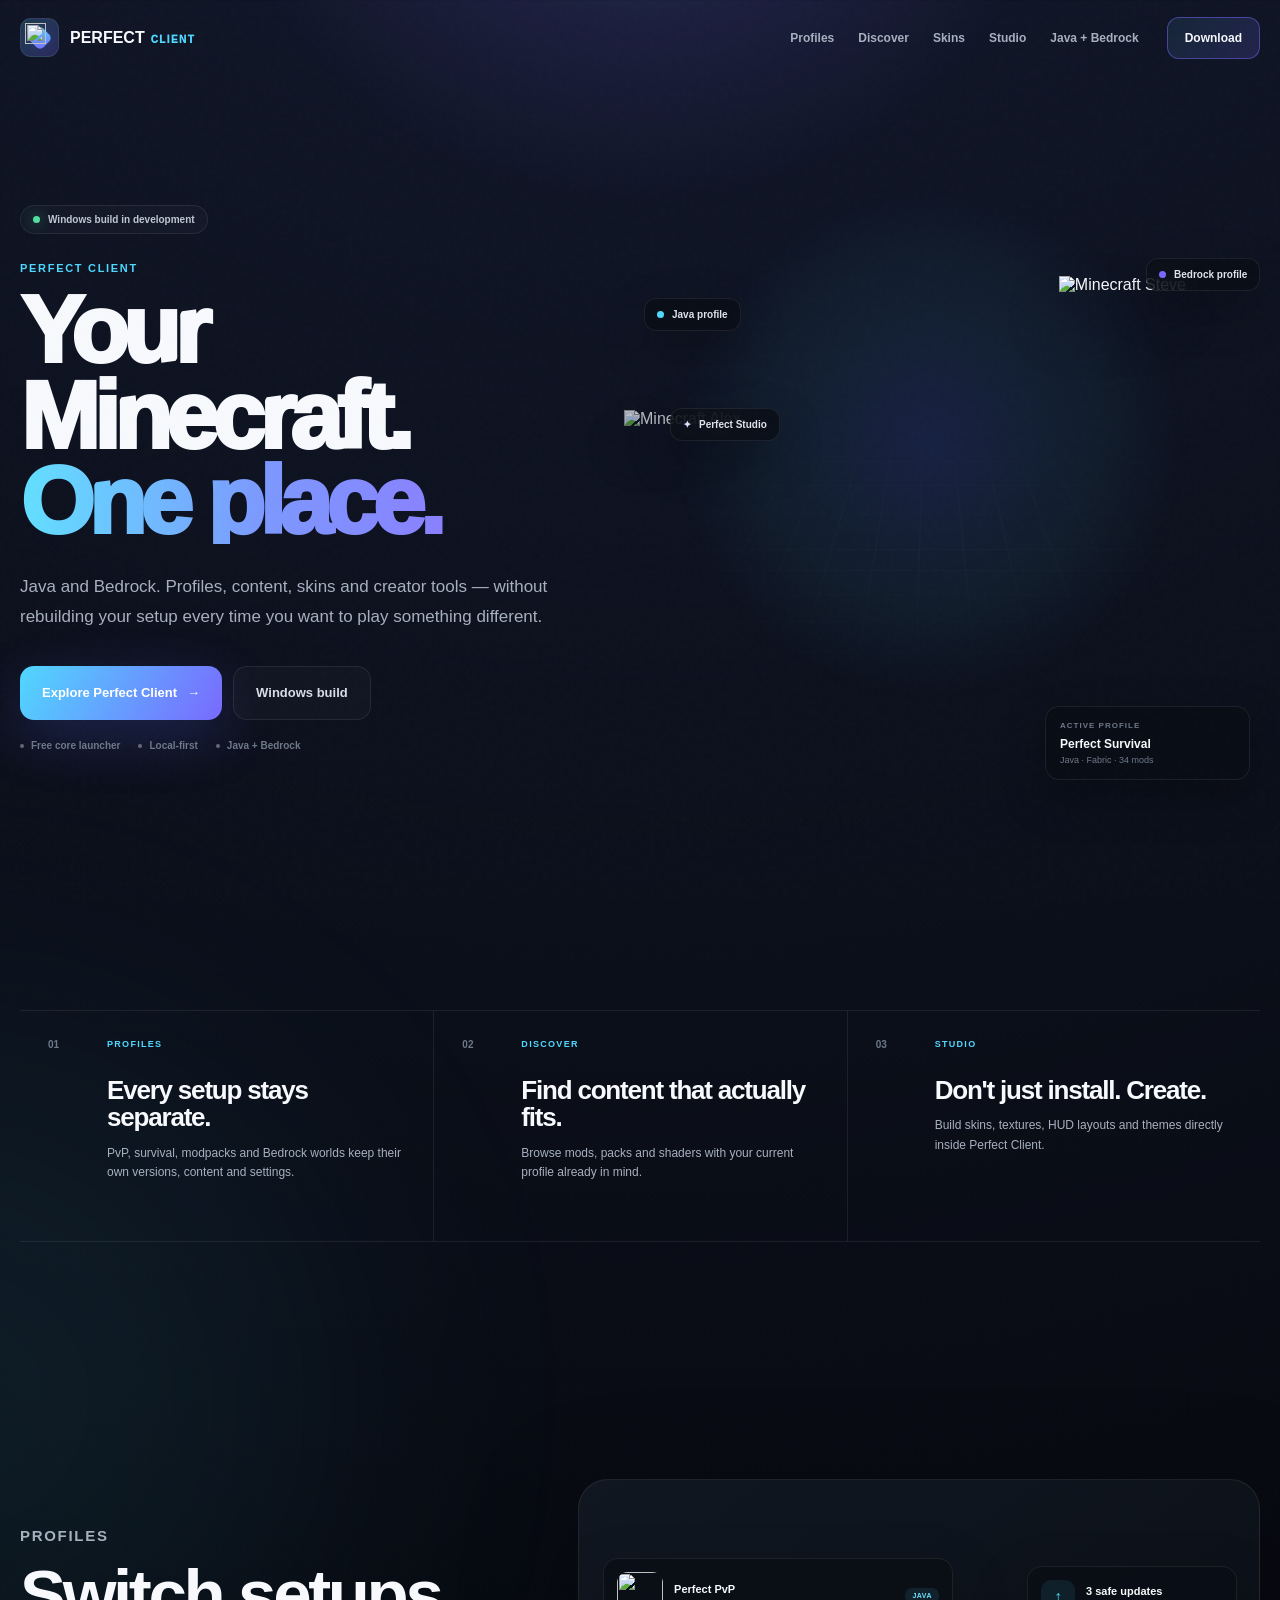
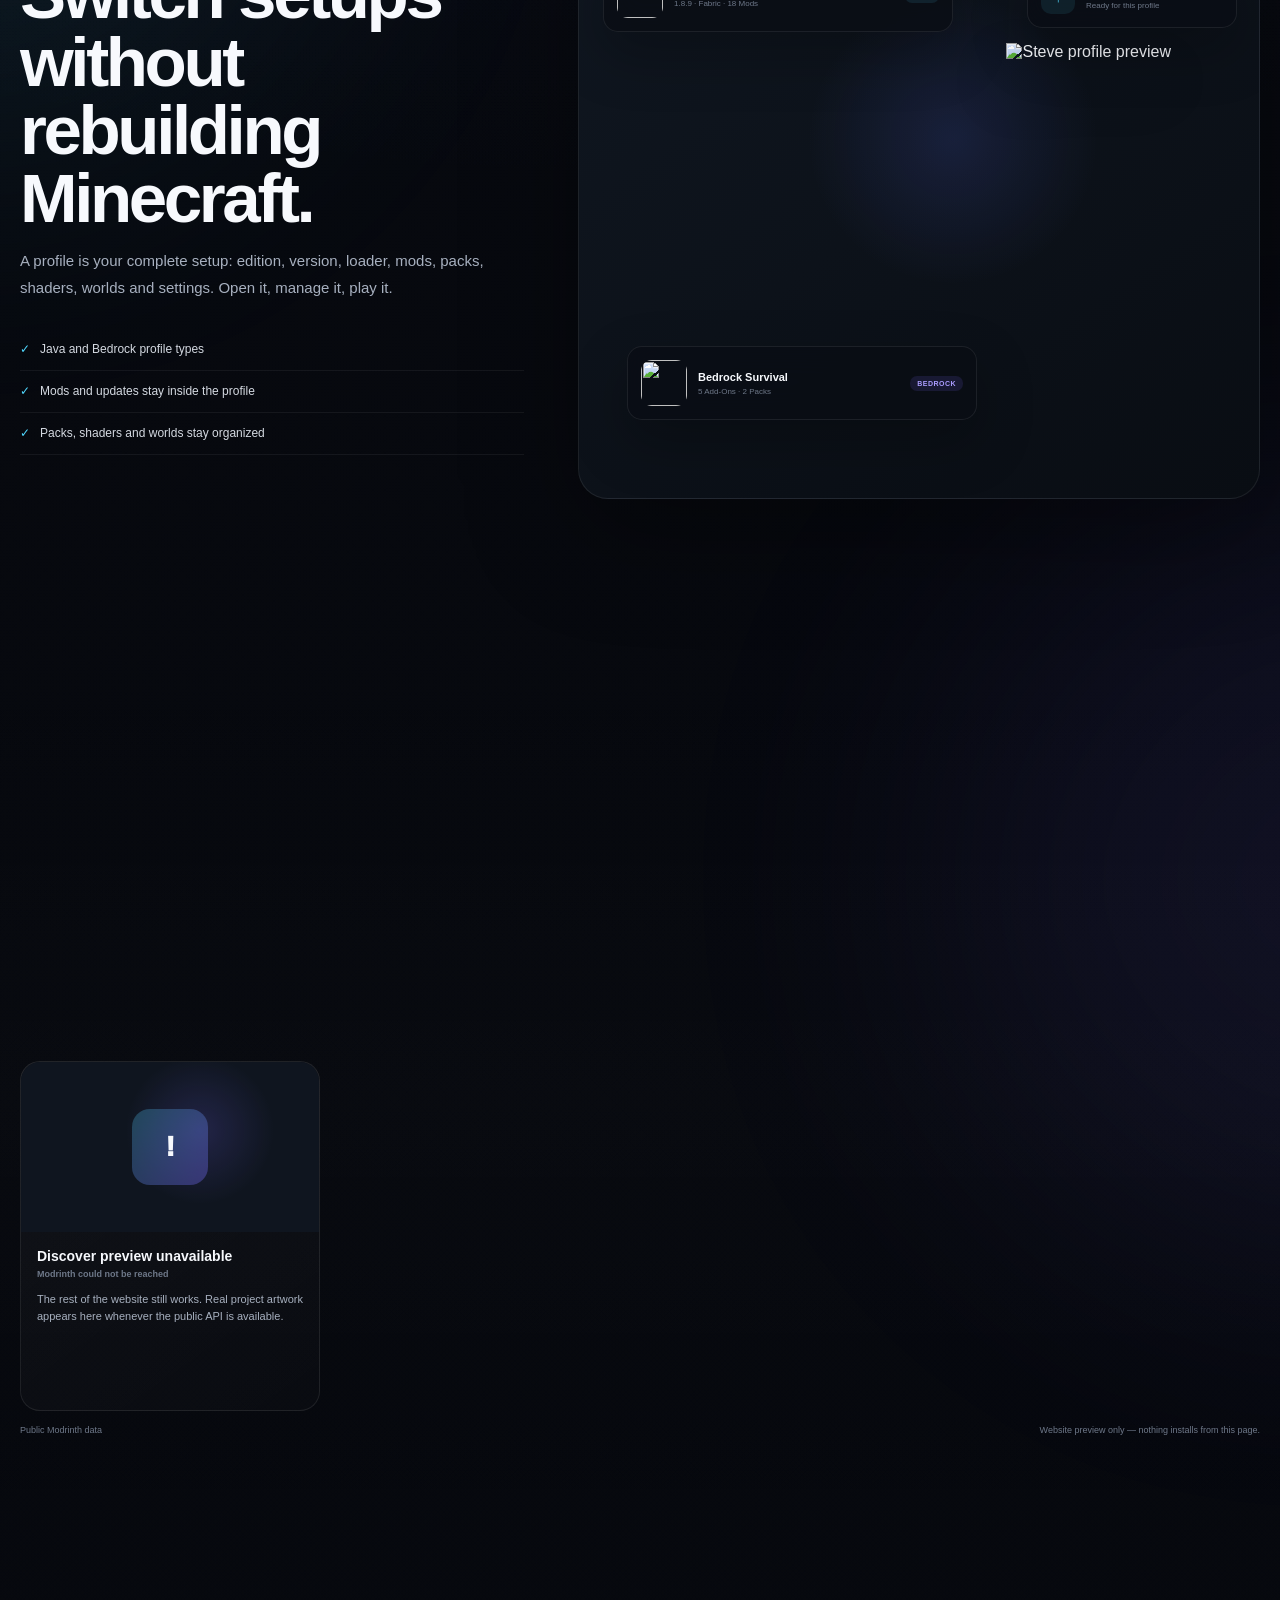
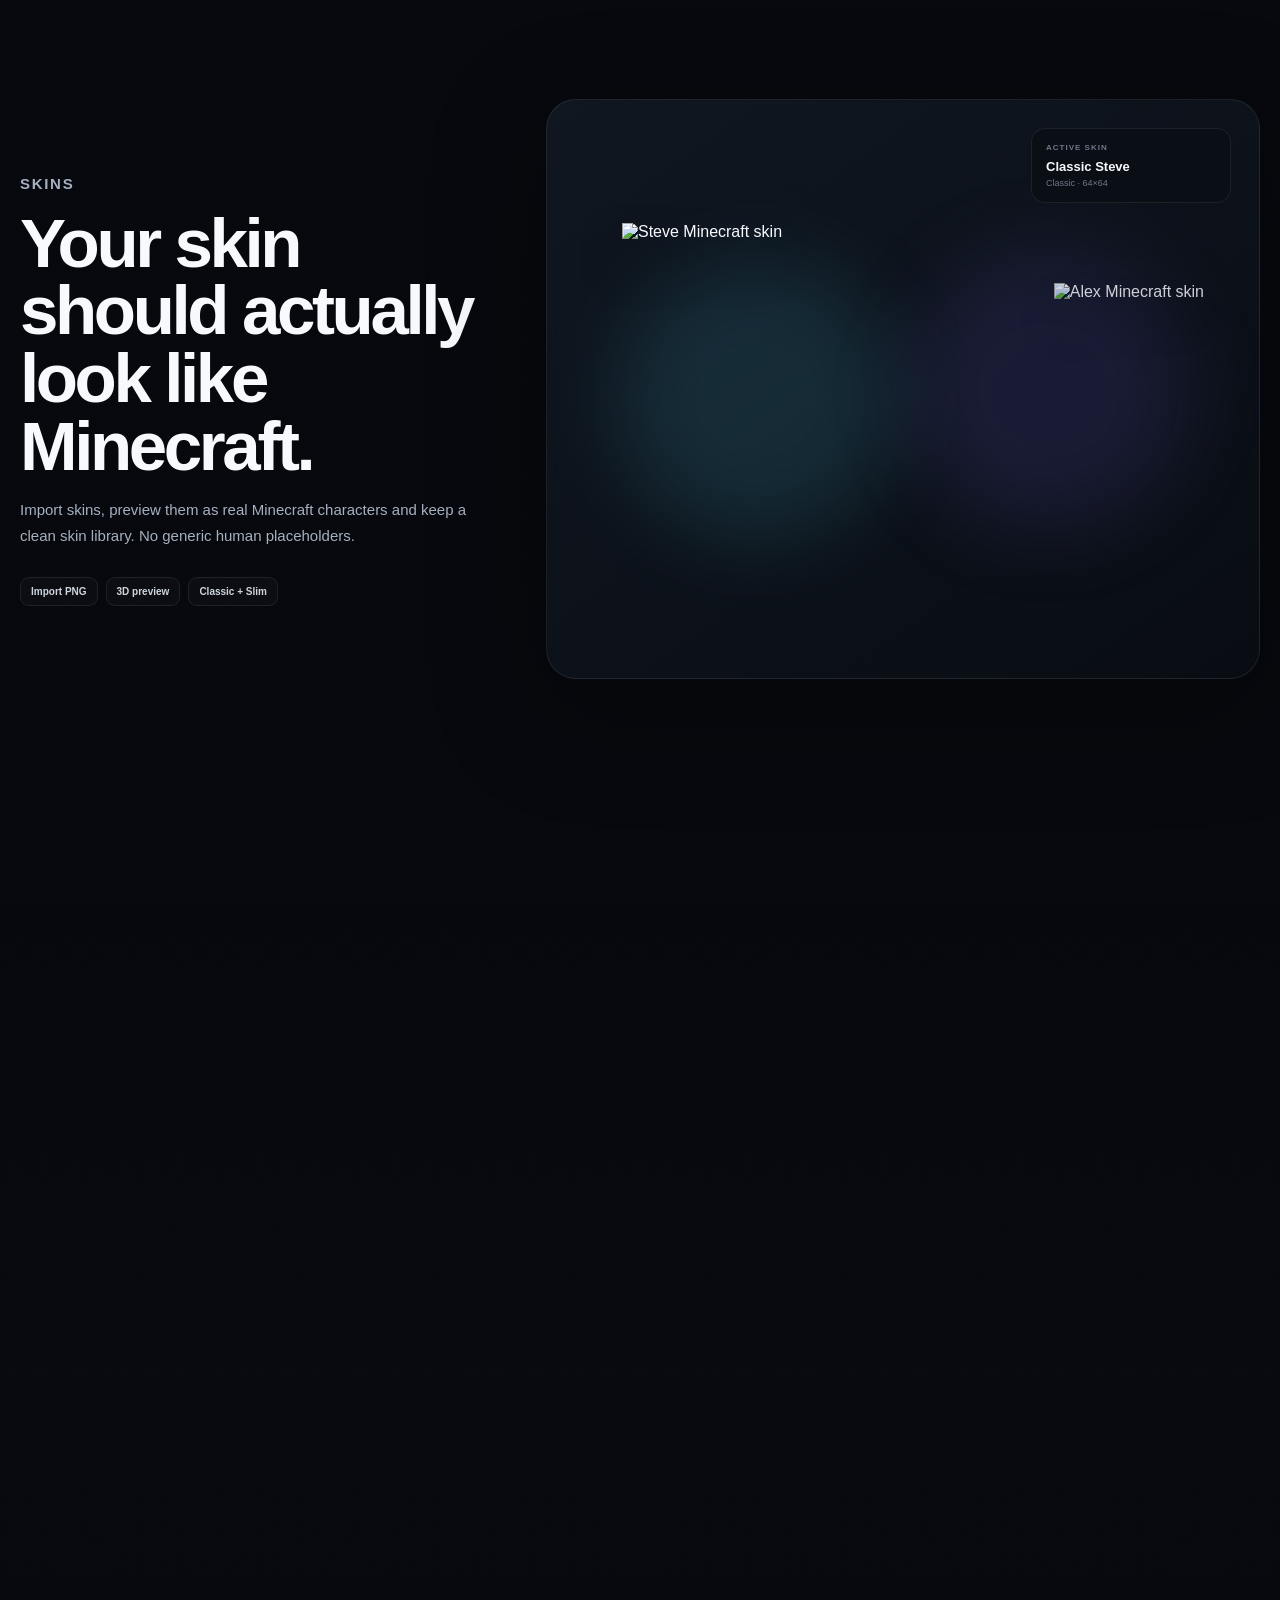
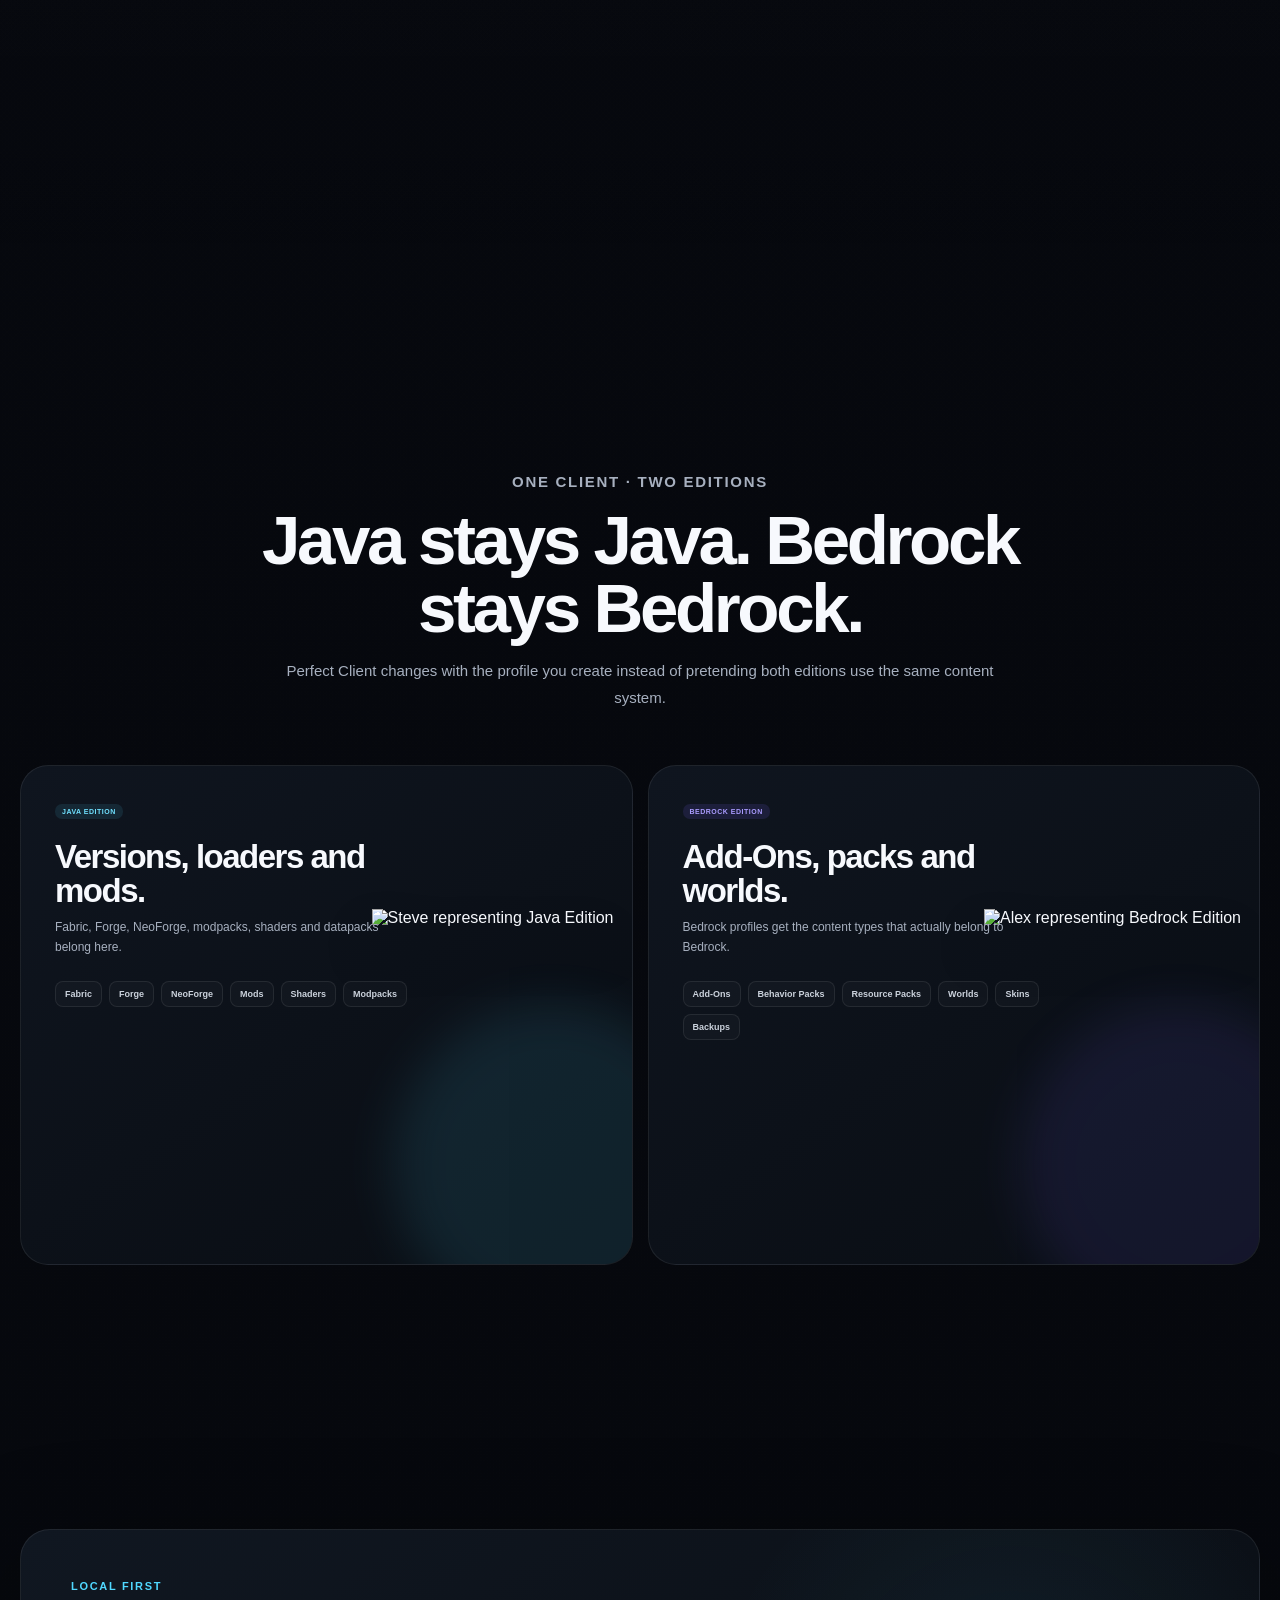
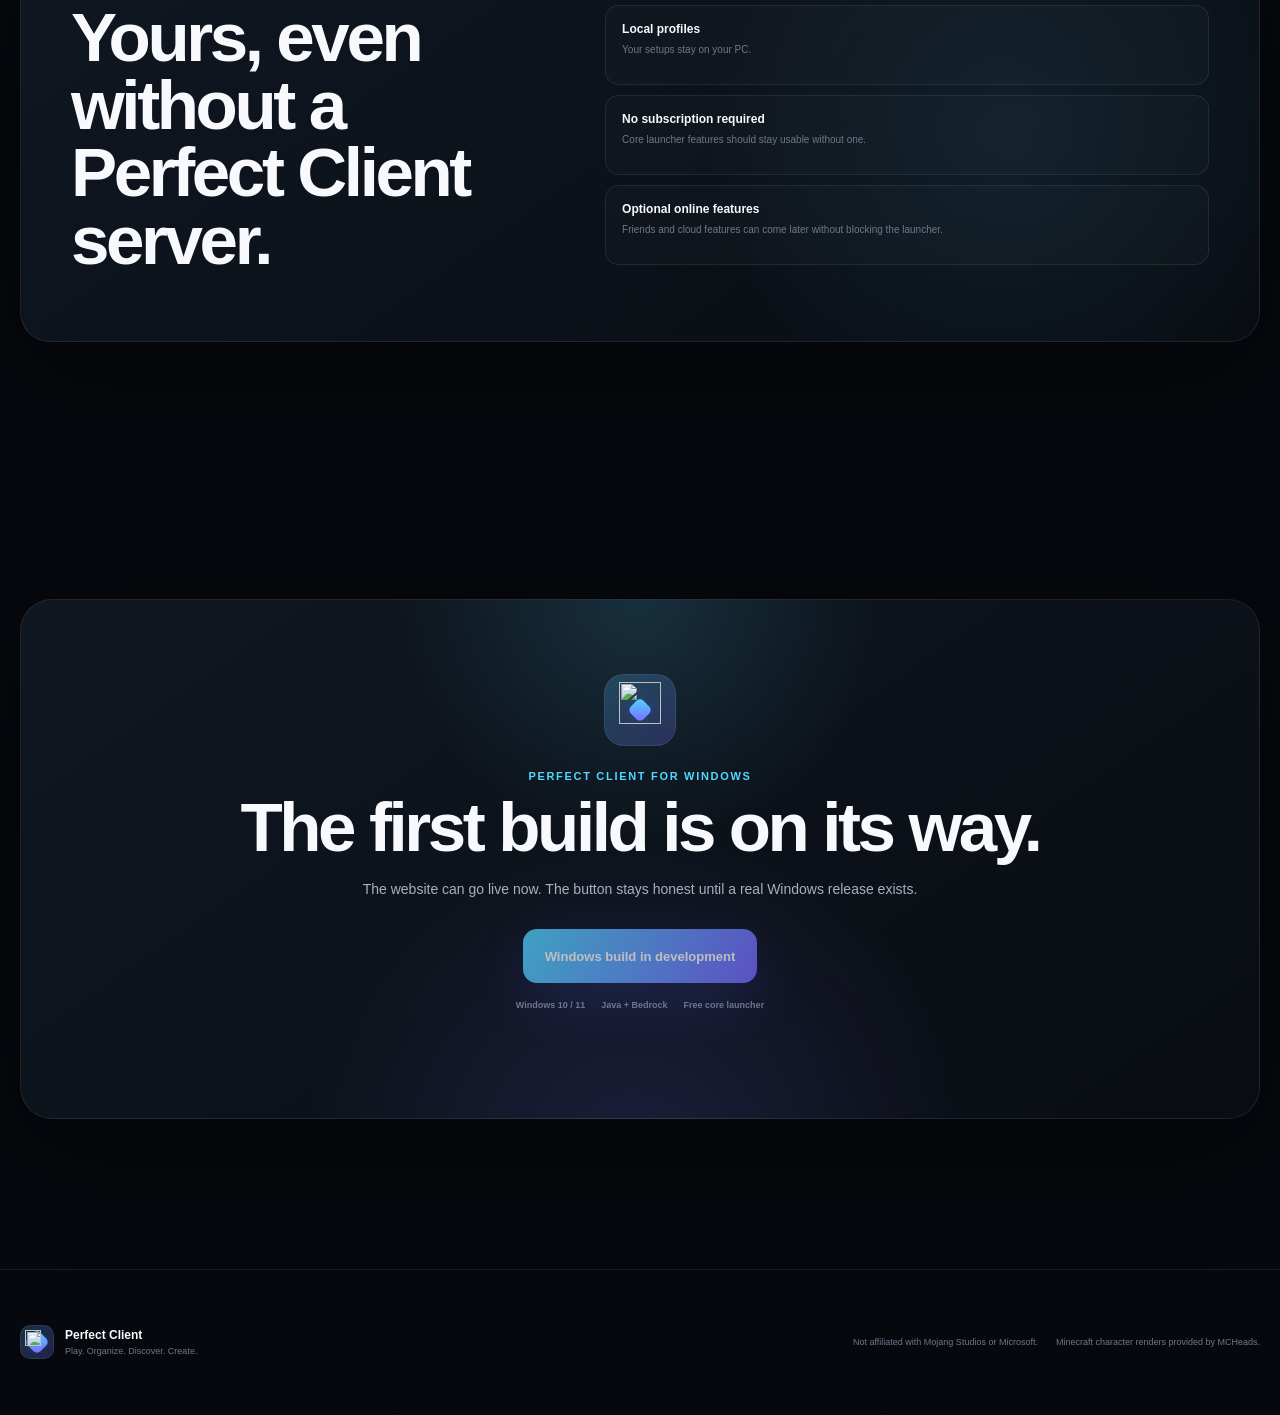
==== index.html @ f88bdb9c "Add files via upload" ====
<!doctype html>
<html lang="en">
<head>
  <meta charset="utf-8">
  <meta name="viewport" content="width=device-width,initial-scale=1">
  <meta name="theme-color" content="#07090f">
  <meta name="color-scheme" content="dark">
  <meta name="description" content="Perfect Client — Java and Bedrock profiles, content discovery, skins and creator tools in one modern Minecraft launcher.">
  <meta property="og:title" content="Perfect Client — Your Minecraft. One place.">
  <meta property="og:description" content="Play. Organize. Discover. Create.">
  <meta property="og:type" content="website">
  <link rel="icon" href="./logo.png">
  <link rel="stylesheet" href="./styles.css">
  <script defer src="./app.js"></script>
  <title>Perfect Client — Your Minecraft. One place.</title>
</head>
<body>
  <div class="noise"></div>
  <div class="ambient ambient-one"></div>
  <div class="ambient ambient-two"></div>

  <header class="site-header" id="siteHeader">
    <div class="shell header-inner">
      <a class="brand" href="#top" aria-label="Perfect Client home">
        <span class="brand-mark">
          <span class="brand-shape"></span>
          <img class="brand-logo" src="./logo.png" alt="">
        </span>
        <span class="brand-text"><strong>PERFECT</strong><span>CLIENT</span></span>
      </a>

      <nav class="nav-links" aria-label="Main navigation">
        <a href="#profiles">Profiles</a>
        <a href="#discover">Discover</a>
        <a href="#skins">Skins</a>
        <a href="#studio">Studio</a>
        <a href="#editions">Java + Bedrock</a>
      </nav>

      <div class="nav-actions">
        <a class="github-link hidden" id="githubTop" target="_blank" rel="noreferrer">GitHub</a>
        <a class="nav-cta" href="#download">Download</a>
      </div>
    </div>
  </header>

  <main id="top">
    <section class="hero">
      <div class="shell hero-grid">
        <div class="hero-copy reveal">
          <div class="status-pill"><span></span>Windows build in development</div>
          <p class="eyebrow">PERFECT CLIENT</p>
          <h1>Your Minecraft.<span>One place.</span></h1>
          <p class="hero-lead">
            Java and Bedrock. Profiles, content, skins and creator tools —
            without rebuilding your setup every time you want to play something different.
          </p>
          <div class="hero-actions">
            <a class="button primary" href="#profiles">Explore Perfect Client <span>→</span></a>
            <a class="button secondary" href="#download">Windows build</a>
          </div>
          <div class="hero-meta">
            <span>Free core launcher</span><span>Local-first</span><span>Java + Bedrock</span>
          </div>
        </div>

        <div class="hero-visual reveal">
          <div class="hero-grid-floor"></div>
          <div class="hero-glow"></div>

          <div class="hero-chip chip-java"><i></i>Java profile</div>
          <div class="hero-chip chip-bedrock"><i></i>Bedrock profile</div>
          <div class="hero-chip chip-studio"><b>✦</b>Perfect Studio</div>

          <img class="steve hero-steve" src="https://mc-heads.net/body/MHF_Steve/520/right" alt="Minecraft Steve">
          <img class="steve hero-alex" src="https://mc-heads.net/body/MHF_Alex/420/left" alt="Minecraft Alex">

          <div class="hero-profile">
            <span>ACTIVE PROFILE</span>
            <strong>Perfect Survival</strong>
            <small>Java · Fabric · 34 mods</small>
          </div>
        </div>
      </div>
    </section>

    <section class="pillars">
      <div class="shell pillar-grid">
        <article class="pillar reveal">
          <span class="pillar-num">01</span>
          <div><p>PROFILES</p><h2>Every setup stays separate.</h2><span>PvP, survival, modpacks and Bedrock worlds keep their own versions, content and settings.</span></div>
        </article>
        <article class="pillar reveal">
          <span class="pillar-num">02</span>
          <div><p>DISCOVER</p><h2>Find content that actually fits.</h2><span>Browse mods, packs and shaders with your current profile already in mind.</span></div>
        </article>
        <article class="pillar reveal">
          <span class="pillar-num">03</span>
          <div><p>STUDIO</p><h2>Don't just install. Create.</h2><span>Build skins, textures, HUD layouts and themes directly inside Perfect Client.</span></div>
        </article>
      </div>
    </section>

    <section class="section" id="profiles">
      <div class="shell two-col">
        <div class="section-copy reveal">
          <p class="eyebrow">PROFILES</p>
          <h2>Switch setups without rebuilding Minecraft.</h2>
          <p>
            A profile is your complete setup: edition, version, loader, mods, packs,
            shaders, worlds and settings. Open it, manage it, play it.
          </p>
          <ul class="check-list">
            <li><span>✓</span> Java and Bedrock profile types</li>
            <li><span>✓</span> Mods and updates stay inside the profile</li>
            <li><span>✓</span> Packs, shaders and worlds stay organized</li>
          </ul>
        </div>

        <div class="profile-stage reveal">
          <div class="stage-grid"></div>
          <img class="profile-steve steve" src="https://mc-heads.net/body/MHF_Steve/430/right" alt="Steve profile preview">

          <div class="floating-profile fp-one">
            <img src="https://mc-heads.net/avatar/MHF_Steve/96" alt="">
            <div><strong>Perfect PvP</strong><span>1.8.9 · Fabric · 18 Mods</span></div>
            <b>JAVA</b>
          </div>

          <div class="floating-profile fp-two">
            <img src="https://mc-heads.net/avatar/MHF_Alex/96" alt="">
            <div><strong>Bedrock Survival</strong><span>5 Add-Ons · 2 Packs</span></div>
            <b>BEDROCK</b>
          </div>

          <div class="update-card">
            <span>↑</span>
            <div><strong>3 safe updates</strong><small>Ready for this profile</small></div>
          </div>
        </div>
      </div>
    </section>

    <section class="section discover-wrap" id="discover">
      <div class="shell">
        <div class="section-heading split">
          <div class="reveal"><p class="eyebrow">DISCOVER</p><h2>Real content. Real artwork.</h2></div>
          <p class="reveal">
            This preview loads public Modrinth project data and artwork.
            Perfect Client itself will later install compatible content into the profile you choose.
          </p>
        </div>

        <div class="discover-bar reveal">
          <div class="discover-tabs">
            <button class="active" type="button">Mods</button>
            <button type="button">Modpacks</button>
            <button type="button">Resource Packs</button>
            <button type="button">Shaders</button>
          </div>
          <div class="profile-context"><span></span>Java examples</div>
        </div>

        <div class="project-grid" id="projectGrid" aria-live="polite">
          <article class="project-card skeleton"></article>
          <article class="project-card skeleton"></article>
          <article class="project-card skeleton"></article>
          <article class="project-card skeleton"></article>
        </div>

        <div class="discover-note reveal">
          <span>Public Modrinth data</span>
          <span>Website preview only — nothing installs from this page.</span>
        </div>
      </div>
    </section>

    <section class="section" id="skins">
      <div class="shell skin-layout">
        <div class="skin-copy reveal">
          <p class="eyebrow">SKINS</p>
          <h2>Your skin should actually look like Minecraft.</h2>
          <p>
            Import skins, preview them as real Minecraft characters and keep a clean skin library.
            No generic human placeholders.
          </p>
          <div class="mini-pills">
            <span>Import PNG</span><span>3D preview</span><span>Classic + Slim</span>
          </div>
        </div>

        <div class="skin-stage reveal">
          <div class="skin-glow skin-glow-a"></div>
          <div class="skin-glow skin-glow-b"></div>
          <img class="skin-main steve" src="https://mc-heads.net/body/MHF_Steve/500/right" alt="Steve Minecraft skin">
          <img class="skin-side steve" src="https://mc-heads.net/body/MHF_Alex/450/left" alt="Alex Minecraft skin">
          <div class="skin-badge"><span>ACTIVE SKIN</span><strong>Classic Steve</strong><small>Classic · 64×64</small></div>
        </div>
      </div>
    </section>

    <section class="section studio-section" id="studio">
      <div class="shell">
        <div class="section-heading centered reveal">
          <p class="eyebrow">PERFECT STUDIO</p>
          <h2>The part that makes Perfect Client different.</h2>
          <p>One workspace for making Minecraft content, with contextual help built into the real launcher.</p>
        </div>

        <div class="studio-shell reveal">
          <div class="studio-nav" role="tablist">
            <button class="studio-tab active" data-studio="skin" type="button"><span>01</span><div><strong>Skin Studio</strong><small>Paint · Preview · Save</small></div></button>
            <button class="studio-tab" data-studio="texture" type="button"><span>02</span><div><strong>Texture Studio</strong><small>Pixels · Packs · Export</small></div></button>
            <button class="studio-tab" data-studio="hud" type="button"><span>03</span><div><strong>HUD Studio</strong><small>Drag · Snap · Presets</small></div></button>
            <button class="studio-tab" data-studio="theme" type="button"><span>04</span><div><strong>Theme Studio</strong><small>Color · Radius · Motion</small></div></button>
          </div>
          <div class="studio-preview" id="studioPreview"></div>
        </div>
      </div>
    </section>

    <section class="section" id="editions">
      <div class="shell">
        <div class="section-heading centered reveal">
          <p class="eyebrow">ONE CLIENT · TWO EDITIONS</p>
          <h2>Java stays Java. Bedrock stays Bedrock.</h2>
          <p>Perfect Client changes with the profile you create instead of pretending both editions use the same content system.</p>
        </div>

        <div class="edition-grid">
          <article class="edition-card java reveal">
            <div class="edition-copy">
              <span class="edition-tag java-tag">JAVA EDITION</span>
              <h3>Versions, loaders and mods.</h3>
              <p>Fabric, Forge, NeoForge, modpacks, shaders and datapacks belong here.</p>
              <div class="edition-pills"><span>Fabric</span><span>Forge</span><span>NeoForge</span><span>Mods</span><span>Shaders</span><span>Modpacks</span></div>
            </div>
            <img class="edition-character steve" src="https://mc-heads.net/body/MHF_Steve/460/right" alt="Steve representing Java Edition">
          </article>

          <article class="edition-card bedrock reveal">
            <div class="edition-copy">
              <span class="edition-tag bedrock-tag">BEDROCK EDITION</span>
              <h3>Add-Ons, packs and worlds.</h3>
              <p>Bedrock profiles get the content types that actually belong to Bedrock.</p>
              <div class="edition-pills"><span>Add-Ons</span><span>Behavior Packs</span><span>Resource Packs</span><span>Worlds</span><span>Skins</span><span>Backups</span></div>
            </div>
            <img class="edition-character steve" src="https://mc-heads.net/body/MHF_Alex/430/left" alt="Alex representing Bedrock Edition">
          </article>
        </div>
      </div>
    </section>

    <section class="section">
      <div class="shell local-strip reveal">
        <div>
          <p class="eyebrow">LOCAL FIRST</p>
          <h2>Yours, even without a Perfect Client server.</h2>
        </div>
        <div class="local-grid">
          <div><strong>Local profiles</strong><span>Your setups stay on your PC.</span></div>
          <div><strong>No subscription required</strong><span>Core launcher features should stay usable without one.</span></div>
          <div><strong>Optional online features</strong><span>Friends and cloud features can come later without blocking the launcher.</span></div>
        </div>
      </div>
    </section>

    <section class="download-section" id="download">
      <div class="shell">
        <div class="download-panel reveal">
          <div class="download-brand">
            <span class="brand-shape"></span>
            <img class="brand-logo" src="./logo.png" alt="">
          </div>
          <p class="eyebrow">PERFECT CLIENT FOR WINDOWS</p>
          <h2>The first build is on its way.</h2>
          <p>The website can go live now. The button stays honest until a real Windows release exists.</p>
          <a class="button primary disabled" id="releaseButton" href="#download" aria-disabled="true">Windows build in development</a>
          <div class="release-meta"><span>Windows 10 / 11</span><span>Java + Bedrock</span><span>Free core launcher</span></div>
          <a class="bottom-github hidden" id="githubBottom" target="_blank" rel="noreferrer">Follow development on GitHub →</a>
        </div>
      </div>
    </section>
  </main>

  <footer>
    <div class="shell footer-inner">
      <div class="footer-brand">
        <span class="brand-mark small"><span class="brand-shape"></span><img class="brand-logo" src="./logo.png" alt=""></span>
        <div><strong>Perfect Client</strong><span>Play. Organize. Discover. Create.</span></div>
      </div>
      <div class="footer-meta">
        <span>Not affiliated with Mojang Studios or Microsoft.</span>
        <span>Minecraft character renders provided by MCHeads.</span>
      </div>
    </div>
  </footer>
</body>
</html>
---- styles.css ----
:root{--bg:#06080d;--surface:#0d121b;--surface2:#111823;--border:rgba(255,255,255,.08);--border2:rgba(255,255,255,.14);--text:#f7f9fd;--soft:#a7b0bf;--muted:#6e7889;--cyan:#50d8ff;--purple:#7969ff;--green:#4fe0a2;--page:1240px;--shadow:0 30px 110px rgba(0,0,0,.35)}
*{box-sizing:border-box}html{scroll-behavior:smooth}body{margin:0;min-width:320px;color:var(--text);background:radial-gradient(circle at 50% -10%,rgba(102,140,255,.15),transparent 30%),linear-gradient(180deg,#07090f,#06080d);font-family:Inter,"Segoe UI Variable","Segoe UI",Arial,sans-serif;-webkit-font-smoothing:antialiased;overflow-x:hidden}body:before{content:"";position:fixed;inset:0;pointer-events:none;z-index:-2;opacity:.075;background:linear-gradient(rgba(255,255,255,.02) 1px,transparent 1px),linear-gradient(90deg,rgba(255,255,255,.02) 1px,transparent 1px);background-size:90px 90px;mask-image:radial-gradient(circle at 50% 15%,black,transparent 74%)}img{display:block;max-width:100%}a{color:inherit;text-decoration:none}button,a{-webkit-tap-highlight-color:transparent}button{font:inherit;color:inherit}::selection{color:white;background:rgba(121,105,255,.5)}.shell{width:min(calc(100% - 36px),var(--page));margin-inline:auto}.noise{position:fixed;inset:0;z-index:1000;opacity:.018;pointer-events:none;background-image:url("data:image/svg+xml,%3Csvg viewBox='0 0 180 180' xmlns='http://www.w3.org/2000/svg'%3E%3Cfilter id='n'%3E%3CfeTurbulence type='fractalNoise' baseFrequency='.9' numOctaves='3' stitchTiles='stitch'/%3E%3C/filter%3E%3Crect width='100%25' height='100%25' filter='url(%23n)' opacity='.85'/%3E%3C/svg%3E")}.ambient{position:absolute;border-radius:999px;pointer-events:none;filter:blur(140px);opacity:.085;z-index:-1}.ambient-one{width:700px;height:700px;left:-390px;top:1050px;background:var(--cyan)}.ambient-two{width:760px;height:760px;right:-430px;top:2100px;background:var(--purple)}
.site-header{position:fixed;inset:0 0 auto;height:76px;z-index:100;border-bottom:1px solid transparent;transition:.2s}.site-header.scrolled{background:rgba(6,8,13,.78);border-color:var(--border);backdrop-filter:blur(20px)}.header-inner{height:100%;display:flex;align-items:center;gap:28px}.brand{display:flex;align-items:center;gap:11px;margin-right:auto}.brand-mark,.download-brand{position:relative;display:grid;place-items:center;overflow:hidden;border:1px solid var(--border);background:linear-gradient(135deg,rgba(80,216,255,.2),rgba(121,105,255,.25))}.brand-mark{width:39px;height:39px;border-radius:11px}.brand-mark.small{width:34px;height:34px;border-radius:10px}.brand-shape{width:18px;height:18px;transform:rotate(45deg);border-radius:5px;background:linear-gradient(135deg,var(--cyan),var(--purple));box-shadow:0 0 18px rgba(100,105,255,.2)}.brand-logo{position:absolute;inset:4px;width:calc(100% - 8px);height:calc(100% - 8px);object-fit:contain;z-index:2}.brand-text{display:flex;align-items:baseline;gap:6px;font-weight:950}.brand-text strong{font-size:16px}.brand-text span{color:var(--cyan);font-size:10px;letter-spacing:1.4px}.nav-links{display:flex;align-items:center;gap:24px}.nav-links a,.github-link{color:var(--soft);font-size:12px;font-weight:700}.nav-links a:hover,.github-link:hover{color:white}.nav-actions{display:flex;align-items:center;gap:15px}.nav-cta{height:42px;padding:0 17px;display:inline-flex;align-items:center;border:1px solid rgba(121,105,255,.48);border-radius:12px;background:linear-gradient(135deg,rgba(80,216,255,.09),rgba(121,105,255,.18));font-size:12px;font-weight:850}.hidden{display:none!important}
.section{padding:132px 0}.eyebrow{margin:0;color:var(--cyan);font-size:11px;font-weight:900;letter-spacing:1.7px}.section-heading{margin-bottom:50px}.section-heading.centered{max-width:760px;margin:0 auto 54px;text-align:center}.section-heading h2,.section-copy h2,.skin-copy h2,.local-strip h2,.download-panel h2{margin:12px 0 16px;font-size:clamp(42px,5.4vw,72px);line-height:.98;letter-spacing:-3.4px}.section-heading p,.section-copy>p,.skin-copy>p{margin:0;color:var(--soft);font-size:15px;line-height:1.75}.button{min-height:54px;padding:0 22px;display:inline-flex;align-items:center;justify-content:center;gap:10px;border-radius:14px;font-size:13px;font-weight:850}.button.primary{color:white;background:linear-gradient(120deg,var(--cyan),var(--purple));box-shadow:0 18px 55px rgba(91,104,255,.22)}.button.secondary{border:1px solid var(--border);background:rgba(255,255,255,.024);color:#d8dde7}.button:not(.disabled):hover{transform:translateY(-2px)}.disabled{cursor:default;opacity:.72}.steve{image-rendering:pixelated}
.hero{min-height:980px;padding:148px 0 90px;position:relative;overflow:hidden}.hero:before{content:"";position:absolute;width:900px;height:900px;top:-700px;left:50%;transform:translateX(-50%);border-radius:50%;background:radial-gradient(circle,rgba(80,216,255,.24),rgba(121,105,255,.1) 44%,transparent 72%)}.hero-grid{display:grid;grid-template-columns:.9fr 1.1fr;align-items:center;gap:40px}.status-pill{width:max-content;margin-bottom:28px;padding:8px 12px;display:flex;align-items:center;gap:8px;border:1px solid var(--border);border-radius:999px;color:#c1c8d4;background:rgba(255,255,255,.024);font-size:10px;font-weight:750}.status-pill span{width:7px;height:7px;border-radius:50%;background:var(--green);box-shadow:0 0 14px rgba(79,224,162,.65)}.hero h1{margin:14px 0 0;max-width:660px;font-size:clamp(60px,7.4vw,108px);line-height:.9;letter-spacing:-6px;font-weight:950}.hero h1 span{display:block;color:transparent;background:linear-gradient(90deg,#62e0ff,#7c99ff 45%,#9471ff);background-clip:text;-webkit-background-clip:text}.hero-lead{max-width:620px;margin:28px 0 0;color:var(--soft);font-size:17px;line-height:1.75}.hero-actions{margin-top:34px;display:flex;gap:11px;flex-wrap:wrap}.hero-meta{margin-top:20px;display:flex;gap:18px;flex-wrap:wrap;color:var(--muted);font-size:10px;font-weight:700}.hero-meta span:before{content:"";display:inline-block;width:4px;height:4px;margin-right:7px;border-radius:50%;background:rgba(255,255,255,.36);vertical-align:middle}.hero-visual{min-height:660px;position:relative}.hero-glow{position:absolute;width:520px;height:520px;left:50%;top:45%;transform:translate(-50%,-50%);border-radius:50%;background:radial-gradient(circle,rgba(84,118,255,.15),rgba(80,216,255,.06) 42%,transparent 70%)}.hero-grid-floor{position:absolute;width:500px;height:500px;left:50%;bottom:40px;transform:translateX(-50%) perspective(700px) rotateX(66deg);opacity:.26;background:linear-gradient(rgba(255,255,255,.07) 1px,transparent 1px),linear-gradient(90deg,rgba(255,255,255,.07) 1px,transparent 1px);background-size:40px 40px;mask-image:radial-gradient(circle,black 20%,transparent 70%)}.hero-steve{position:absolute;height:500px;width:auto;right:74px;bottom:32px;z-index:3;filter:drop-shadow(0 32px 30px rgba(0,0,0,.44));animation:float 5s ease-in-out infinite}.hero-alex{position:absolute;height:350px;width:auto;left:24px;bottom:48px;z-index:2;opacity:.72;filter:drop-shadow(0 26px 26px rgba(0,0,0,.4))}@keyframes float{50%{transform:translateY(-8px)}}.hero-chip,.hero-profile{position:absolute;z-index:5;border:1px solid var(--border);background:rgba(10,14,21,.78);backdrop-filter:blur(16px);box-shadow:0 18px 45px rgba(0,0,0,.25)}.hero-chip{padding:10px 12px;display:flex;align-items:center;gap:8px;border-radius:12px;color:#dfe4ec;font-size:10px;font-weight:800}.hero-chip i{width:7px;height:7px;border-radius:50%}.chip-java{left:44px;top:150px}.chip-java i{background:var(--cyan)}.chip-bedrock{right:0;top:110px}.chip-bedrock i{background:var(--purple)}.chip-studio{left:70px;top:260px}.chip-studio b{color:#d9e1ff}.hero-profile{right:10px;bottom:28px;min-width:205px;padding:14px;border-radius:14px}.hero-profile span{display:block;margin-bottom:7px;color:var(--muted);font-size:8px;font-weight:900;letter-spacing:1px}.hero-profile strong{display:block;font-size:12px}.hero-profile small{display:block;margin-top:4px;color:var(--muted);font-size:9px}
.pillars{padding:30px 0 105px}.pillar-grid{display:grid;grid-template-columns:repeat(3,1fr);border-top:1px solid var(--border);border-bottom:1px solid var(--border)}.pillar{min-height:230px;padding:28px;display:grid;grid-template-columns:45px 1fr;gap:14px}.pillar+.pillar{border-left:1px solid var(--border)}.pillar-num{color:var(--muted);font-size:10px;font-weight:900}.pillar p{margin:0 0 28px;color:var(--cyan);font-size:9px;font-weight:900;letter-spacing:1.3px}.pillar h2{margin:0;max-width:310px;font-size:26px;line-height:1.05;letter-spacing:-1.2px}.pillar div>span{display:block;margin-top:12px;color:var(--soft);font-size:12px;line-height:1.65}
.two-col{display:grid;grid-template-columns:.85fr 1.15fr;align-items:center;gap:54px}.section-copy{max-width:520px}.check-list{padding:0;margin:28px 0 0;list-style:none}.check-list li{min-height:42px;display:flex;align-items:center;gap:10px;color:#d4d9e1;font-size:12px;border-bottom:1px solid rgba(255,255,255,.06)}.check-list li span{color:var(--cyan)}.profile-stage{min-height:620px;position:relative;overflow:hidden;border:1px solid var(--border);border-radius:30px;background:radial-gradient(circle at 55% 42%,rgba(93,112,255,.14),transparent 28%),linear-gradient(145deg,#101721,#090d13);box-shadow:var(--shadow)}.stage-grid{position:absolute;inset:0;opacity:.1;background:linear-gradient(rgba(255,255,255,.025) 1px,transparent 1px),linear-gradient(90deg,rgba(255,255,255,.025) 1px,transparent 1px);background-size:42px 42px;mask-image:radial-gradient(circle at 50% 50%,black,transparent 75%)}.profile-steve{position:absolute;height:420px;width:auto;right:88px;bottom:35px;filter:drop-shadow(0 28px 28px rgba(0,0,0,.42))}.floating-profile,.update-card{position:absolute;z-index:4;padding:13px;display:flex;align-items:center;gap:11px;border:1px solid var(--border);border-radius:15px;background:rgba(10,14,21,.84);backdrop-filter:blur(16px);box-shadow:0 22px 55px rgba(0,0,0,.25)}.floating-profile{width:350px}.floating-profile img{width:46px;height:46px;border-radius:11px;image-rendering:pixelated}.floating-profile div{min-width:0;flex:1}.floating-profile strong,.update-card strong{display:block;font-size:11px}.floating-profile span,.update-card small{display:block;margin-top:4px;color:var(--muted);font-size:8px}.floating-profile b{padding:4px 7px;border-radius:7px;color:#70e1ff;background:rgba(80,216,255,.1);font-size:7px;letter-spacing:.5px}.fp-one{left:24px;top:78px}.fp-two{left:48px;bottom:78px}.fp-two b{color:#aa9cff;background:rgba(121,105,255,.13)}.update-card{right:22px;top:86px;width:210px}.update-card>span{width:34px;height:34px;display:grid;place-items:center;border-radius:10px;color:var(--cyan);background:rgba(80,216,255,.09)}
.discover-wrap{background:linear-gradient(180deg,transparent,rgba(255,255,255,.012),transparent)}.section-heading.split{display:grid;grid-template-columns:1fr .8fr;align-items:end;gap:60px}.section-heading.split h2{margin-bottom:0}.section-heading.split>p{margin:0 0 7px;color:var(--soft);font-size:13px;line-height:1.7}.discover-bar{min-height:58px;margin-bottom:16px;padding:8px 10px;display:flex;align-items:center;gap:10px;border:1px solid var(--border);border-radius:16px;background:rgba(255,255,255,.02)}.discover-tabs{display:flex;gap:6px;overflow-x:auto}.discover-tabs button{height:38px;padding:0 14px;border:0;border-radius:10px;color:var(--muted);background:transparent;font-size:10px;font-weight:850;white-space:nowrap}.discover-tabs button.active{color:white;background:rgba(121,105,255,.14)}.profile-context{margin-left:auto;display:flex;align-items:center;gap:8px;color:var(--muted);font-size:9px;font-weight:700;white-space:nowrap}.profile-context span{width:6px;height:6px;border-radius:50%;background:var(--green)}.project-grid{display:grid;grid-template-columns:repeat(4,1fr);gap:13px}.project-card{min-height:350px;position:relative;overflow:hidden;border:1px solid var(--border);border-radius:20px;background:linear-gradient(145deg,rgba(255,255,255,.04),rgba(255,255,255,.017));transition:.18s}.project-card:not(.skeleton):hover{transform:translateY(-4px);border-color:var(--border2)}.skeleton:after{content:"";position:absolute;inset:0;background:linear-gradient(90deg,transparent,rgba(255,255,255,.04),transparent);transform:translateX(-100%);animation:shimmer 1.4s infinite}@keyframes shimmer{to{transform:translateX(100%)}}.project-image{height:170px;display:grid;place-items:center;overflow:hidden;background:radial-gradient(circle at 60% 40%,rgba(121,105,255,.18),transparent 36%),#0f151f}.project-image img{width:100%;height:100%;object-fit:cover}.project-fallback{width:76px;height:76px;display:grid;place-items:center;border-radius:18px;background:linear-gradient(135deg,rgba(80,216,255,.25),rgba(121,105,255,.35));font-size:28px;font-weight:950}.project-body{padding:16px}.project-body strong{display:block;overflow:hidden;text-overflow:ellipsis;white-space:nowrap;font-size:14px}.project-meta{margin-top:5px;color:var(--muted);font-size:9px;font-weight:700}.project-desc{margin:12px 0 0;color:var(--soft);font-size:11px;line-height:1.55;display:-webkit-box;-webkit-line-clamp:3;-webkit-box-orient:vertical;overflow:hidden}.project-tags{margin-top:14px;display:flex;gap:6px;flex-wrap:wrap}.project-tags span{padding:5px 7px;border:1px solid var(--border);border-radius:7px;color:var(--muted);font-size:8px;font-weight:700}.discover-note{margin-top:14px;display:flex;justify-content:space-between;gap:20px;color:var(--muted);font-size:9px}
.skin-layout{display:grid;grid-template-columns:.8fr 1.2fr;align-items:center;gap:50px}.skin-copy{max-width:500px}.mini-pills{margin-top:28px;display:flex;gap:8px;flex-wrap:wrap}.mini-pills span{padding:8px 10px;border:1px solid var(--border);border-radius:9px;background:rgba(255,255,255,.022);color:#cfd5de;font-size:10px;font-weight:750}.skin-stage{min-height:580px;position:relative;overflow:hidden;border:1px solid var(--border);border-radius:30px;background:linear-gradient(145deg,#101721,#090d13);box-shadow:var(--shadow)}.skin-stage:before{content:"";position:absolute;inset:0;opacity:.09;background:linear-gradient(rgba(255,255,255,.025) 1px,transparent 1px),linear-gradient(90deg,rgba(255,255,255,.025) 1px,transparent 1px);background-size:40px 40px}.skin-glow{position:absolute;width:280px;height:280px;border-radius:50%;filter:blur(40px)}.skin-glow-a{left:70px;top:160px;background:rgba(80,216,255,.12)}.skin-glow-b{right:70px;top:150px;background:rgba(121,105,255,.12)}.skin-main,.skin-side{position:absolute;width:auto;bottom:0;filter:drop-shadow(0 26px 24px rgba(0,0,0,.42))}.skin-main{height:455px;left:75px;z-index:2}.skin-side{height:395px;right:55px;z-index:1;opacity:.82}.skin-badge{position:absolute;right:28px;top:28px;z-index:4;min-width:200px;padding:14px;border:1px solid var(--border);border-radius:14px;background:rgba(10,14,21,.8);backdrop-filter:blur(16px)}.skin-badge span{display:block;color:var(--muted);font-size:8px;font-weight:900;letter-spacing:1px}.skin-badge strong{display:block;margin-top:7px;font-size:13px}.skin-badge small{display:block;margin-top:4px;color:var(--muted);font-size:9px}
.studio-section{background:linear-gradient(180deg,transparent,rgba(255,255,255,.012),transparent)}.studio-shell{min-height:590px;display:grid;grid-template-columns:310px minmax(0,1fr);overflow:hidden;border:1px solid var(--border);border-radius:30px;background:linear-gradient(145deg,#0e141e,#090d13);box-shadow:var(--shadow)}.studio-nav{padding:16px;border-right:1px solid var(--border);background:rgba(255,255,255,.012)}.studio-tab{width:100%;min-height:92px;padding:15px;display:grid;grid-template-columns:32px 1fr;gap:10px;text-align:left;border:0;border-radius:14px;background:transparent;cursor:pointer;color:#d7dde6}.studio-tab:hover{background:rgba(255,255,255,.03)}.studio-tab.active{background:rgba(121,105,255,.13)}.studio-tab>span{color:var(--muted);font-size:9px;font-weight:900}.studio-tab strong{display:block;font-size:13px}.studio-tab small{display:block;margin-top:5px;color:var(--muted);font-size:9px}.studio-preview{min-height:590px;padding:38px;display:grid;grid-template-columns:.7fr 1.3fr;align-items:center;gap:30px;position:relative;overflow:hidden}.studio-preview:after{content:"";position:absolute;width:440px;height:440px;right:-160px;top:40px;border-radius:50%;background:radial-gradient(circle,rgba(121,105,255,.13),transparent 68%)}.studio-panel-copy{position:relative;z-index:3}.studio-panel-copy>span{color:var(--cyan);font-size:9px;font-weight:900;letter-spacing:1.3px}.studio-panel-copy h3{margin:12px 0;font-size:34px;line-height:1.02;letter-spacing:-1.8px}.studio-panel-copy p{margin:0;color:var(--soft);font-size:12px;line-height:1.65}.help-chip{width:max-content;margin-top:22px;padding:9px 11px;display:flex;align-items:center;gap:8px;border:1px solid var(--border);border-radius:999px;color:#cbd2dc;background:rgba(255,255,255,.025);font-size:9px;font-weight:700}.help-chip b{width:18px;height:18px;display:grid;place-items:center;border:1px solid rgba(255,255,255,.25);border-radius:50%;font-size:9px}.studio-demo{min-height:460px;position:relative;z-index:2;overflow:hidden;border:1px solid var(--border);border-radius:22px;background:#0a0f16}.skin-demo{display:grid;grid-template-columns:68px 1fr 130px}.demo-toolbar{padding:10px;display:flex;flex-direction:column;gap:8px;border-right:1px solid var(--border)}.tool{height:45px;display:grid;place-items:center;border-radius:10px;color:#aab3c1;background:rgba(255,255,255,.035);font-size:12px;font-weight:800}.tool.active{color:white;background:rgba(121,105,255,.18)}.demo-stage{display:grid;place-items:center;background:linear-gradient(45deg,rgba(255,255,255,.018) 25%,transparent 25%),linear-gradient(-45deg,rgba(255,255,255,.018) 25%,transparent 25%),linear-gradient(45deg,transparent 75%,rgba(255,255,255,.018) 75%),linear-gradient(-45deg,transparent 75%,rgba(255,255,255,.018) 75%);background-size:26px 26px;background-position:0 0,0 13px,13px -13px,-13px 0}.demo-stage img{height:370px;width:auto;filter:drop-shadow(0 26px 24px rgba(0,0,0,.4))}.palette{padding:14px;display:grid;grid-template-columns:repeat(2,1fr);align-content:start;gap:8px;border-left:1px solid var(--border)}.palette i{aspect-ratio:1;border-radius:9px;background:var(--c)}.texture-demo{display:grid;grid-template-columns:68px 1fr}.texture-grid{margin:auto;width:min(76%,380px);aspect-ratio:1;display:grid;grid-template-columns:repeat(16,1fr);border:1px solid var(--border)}.texture-grid i{border:1px solid rgba(255,255,255,.012);background:rgba(255,255,255,.025)}.texture-grid i:nth-child(3n){background:rgba(80,216,255,.3)}.texture-grid i:nth-child(5n){background:rgba(121,105,255,.34)}.texture-grid i:nth-child(7n){background:rgba(100,135,255,.22)}.hud-demo{background:radial-gradient(circle at 50% 40%,rgba(79,130,255,.11),transparent 35%),linear-gradient(#111924 0 56%,#18221a 56% 60%,#101510 60% 100%)}.hud-widget{position:absolute;padding:8px 10px;border:1px solid var(--border);border-radius:9px;background:rgba(5,8,13,.72);font-size:9px;font-weight:800}.hud-widget.fps{left:24px;top:24px}.hud-widget.coords{left:24px;bottom:24px}.hud-keys{position:absolute;right:26px;bottom:26px;width:96px;display:grid;grid-template-columns:repeat(3,1fr);gap:5px}.hud-keys i{height:28px;border:1px solid var(--border);border-radius:7px;background:rgba(5,8,13,.72)}.hud-keys i:first-child{grid-column:2}.theme-demo{padding:22px;display:grid;grid-template-columns:1.25fr .75fr;gap:12px}.theme-card,.theme-controls{border:1px solid var(--border);border-radius:14px;background:rgba(255,255,255,.025)}.theme-card{padding:20px}.theme-title{width:64%;height:26px;border-radius:8px;background:linear-gradient(90deg,var(--cyan),var(--purple))}.theme-line{height:9px;margin-top:14px;border-radius:6px;background:rgba(255,255,255,.1)}.theme-line.short{width:58%}.theme-button{width:110px;height:38px;margin-top:28px;border-radius:10px;background:linear-gradient(120deg,var(--cyan),var(--purple))}.theme-controls{padding:14px}.theme-controls i{display:block;height:34px;margin-bottom:8px;border-radius:9px;background:rgba(255,255,255,.035)}
.edition-grid{display:grid;grid-template-columns:1fr 1fr;gap:15px}.edition-card{min-height:500px;position:relative;overflow:hidden;padding:34px;border:1px solid var(--border);border-radius:28px;background:linear-gradient(145deg,#0f151f,#090d13)}.edition-card:after{content:"";position:absolute;width:320px;height:320px;right:-80px;bottom:-60px;border-radius:50%;filter:blur(25px);opacity:.1}.edition-card.java:after{background:var(--cyan)}.edition-card.bedrock:after{background:var(--purple)}.edition-copy{max-width:360px;position:relative;z-index:3}.edition-tag{width:max-content;padding:4px 7px;border-radius:7px;font-size:7px;font-weight:900;letter-spacing:.5px}.java-tag{color:#70e1ff;background:rgba(80,216,255,.1)}.bedrock-tag{color:#aa9cff;background:rgba(121,105,255,.13)}.edition-copy h3{margin:22px 0 10px;font-size:33px;line-height:1.03;letter-spacing:-1.5px}.edition-copy p{margin:0;color:var(--soft);font-size:12px;line-height:1.65}.edition-pills{margin-top:24px;display:flex;gap:7px;flex-wrap:wrap}.edition-pills span{padding:7px 9px;border:1px solid var(--border);border-radius:8px;background:rgba(255,255,255,.025);color:#cbd2dc;font-size:9px;font-weight:700}.edition-character{position:absolute;width:auto;height:360px;right:18px;bottom:-5px;z-index:2;filter:drop-shadow(0 28px 24px rgba(0,0,0,.4))}
.local-strip{min-height:390px;padding:50px;display:grid;grid-template-columns:.9fr 1.1fr;align-items:center;gap:40px;border:1px solid var(--border);border-radius:30px;background:radial-gradient(circle at 80% 50%,rgba(80,216,255,.08),transparent 30%),linear-gradient(145deg,#101721,#090d13);box-shadow:var(--shadow)}.local-grid{display:grid;gap:10px}.local-grid>div{min-height:80px;padding:16px;border:1px solid var(--border);border-radius:14px;background:rgba(255,255,255,.02)}.local-grid strong{display:block;font-size:12px}.local-grid span{display:block;margin-top:6px;color:var(--muted);font-size:10px;line-height:1.5}
.download-section{padding:125px 0 150px;text-align:center}.download-panel{min-height:520px;padding:74px 24px;display:flex;align-items:center;flex-direction:column;border:1px solid var(--border);border-radius:32px;background:radial-gradient(circle at 50% 0%,rgba(80,216,255,.14),transparent 30%),radial-gradient(circle at 50% 110%,rgba(121,105,255,.16),transparent 40%),linear-gradient(145deg,#101721,#090d13);box-shadow:var(--shadow)}.download-brand{width:72px;height:72px;margin-bottom:24px;border-radius:20px}.download-brand .brand-logo{inset:7px;width:calc(100% - 14px);height:calc(100% - 14px)}.download-panel>p:not(.eyebrow){max-width:620px;margin:0 auto 28px;color:var(--soft);font-size:14px;line-height:1.7}.release-meta{margin-top:17px;display:flex;justify-content:center;gap:16px;flex-wrap:wrap;color:var(--muted);font-size:9px;font-weight:700}.bottom-github{margin-top:24px;color:#cbd3df;font-size:11px;font-weight:750}
footer{border-top:1px solid var(--border)}.footer-inner{min-height:145px;display:flex;align-items:center;gap:22px}.footer-brand{display:flex;align-items:center;gap:11px}.footer-brand strong{display:block;font-size:12px}.footer-brand>div>span{display:block;margin-top:4px;color:var(--muted);font-size:9px}.footer-meta{margin-left:auto;display:flex;gap:18px;flex-wrap:wrap;justify-content:flex-end;color:var(--muted);font-size:9px}
.reveal{opacity:0;transform:translateY(22px);transition:opacity .72s ease,transform .72s ease}.reveal.visible{opacity:1;transform:none}
@media(max-width:1100px){.hero-grid,.two-col,.skin-layout,.local-strip{grid-template-columns:1fr}.hero-copy{text-align:center}.hero h1,.hero-lead{margin-inline:auto}.hero-actions,.hero-meta{justify-content:center}.hero-visual{width:min(720px,100%);margin-inline:auto}.pillar-grid{grid-template-columns:1fr}.pillar+.pillar{border-left:0;border-top:1px solid var(--border)}.profile-stage,.skin-stage{max-width:760px;width:100%;margin-inline:auto}.section-heading.split{grid-template-columns:1fr;gap:18px}.project-grid{grid-template-columns:repeat(2,1fr)}.studio-preview{grid-template-columns:1fr}.edition-grid{grid-template-columns:1fr}}
@media(max-width:800px){.nav-links,.github-link{display:none!important}.brand-text{display:none}.hero h1{letter-spacing:-4px}.hero-visual{min-height:560px}.hero-steve{height:410px;right:35px}.hero-alex{height:290px;left:10px}.profile-stage{min-height:540px}.profile-steve{height:350px;right:28px}.fp-one,.fp-two{left:18px;width:calc(100% - 36px)}.update-card{display:none}.skin-main{left:35px}.skin-side{right:15px}.studio-shell{grid-template-columns:1fr}.studio-nav{border-right:0;border-bottom:1px solid var(--border);display:grid;grid-template-columns:repeat(2,1fr);gap:6px}.studio-tab{min-height:76px}.studio-preview{padding:24px}}
@media(max-width:620px){.shell{width:min(calc(100% - 22px),var(--page))}.site-header{height:68px}.nav-cta{height:39px}.hero{min-height:870px;padding-top:120px}.status-pill{margin-inline:auto}.hero h1{font-size:clamp(54px,16vw,76px);letter-spacing:-3px}.hero-lead{font-size:14px}.hero-actions{flex-direction:column}.hero-actions .button{width:100%}.hero-visual{min-height:470px}.hero-steve{height:330px;right:10px}.hero-alex{height:230px;left:-15px}.hero-chip,.hero-profile{transform:scale(.86)}.chip-java{left:0;top:110px}.chip-bedrock{right:-12px;top:84px}.chip-studio{left:10px;top:205px}.hero-profile{right:-8px;bottom:18px}.section,.download-section{padding:86px 0}.pillars{padding:22px 0 70px}.section-heading h2,.section-copy h2,.skin-copy h2,.local-strip h2,.download-panel h2{letter-spacing:-2px}.pillar{grid-template-columns:34px 1fr;padding:22px 6px}.profile-stage{min-height:500px}.profile-steve{height:300px;right:0}.fp-one{top:24px}.fp-two{bottom:26px}.project-grid{grid-template-columns:1fr}.discover-note{flex-direction:column;gap:6px}.skin-stage{min-height:510px}.skin-main{height:360px;left:10px}.skin-side{height:315px;right:-15px}.skin-badge{right:14px;top:14px;min-width:170px}.studio-nav{grid-template-columns:1fr}.studio-preview{padding:18px}.skin-demo,.texture-demo{grid-template-columns:56px 1fr}.palette{display:none}.edition-card{min-height:540px}.edition-character{height:315px;right:5px}.local-strip{padding:28px 20px}.download-panel{padding:58px 18px}.download-panel .button{width:100%;max-width:340px}.footer-inner{min-height:unset;padding:26px 0;flex-direction:column;align-items:flex-start}.footer-meta{margin-left:0;justify-content:flex-start}}
@media(prefers-reduced-motion:reduce){*,*:before,*:after{scroll-behavior:auto!important;animation-duration:.01ms!important;animation-iteration-count:1!important;transition-duration:.01ms!important}.reveal{opacity:1;transform:none}}
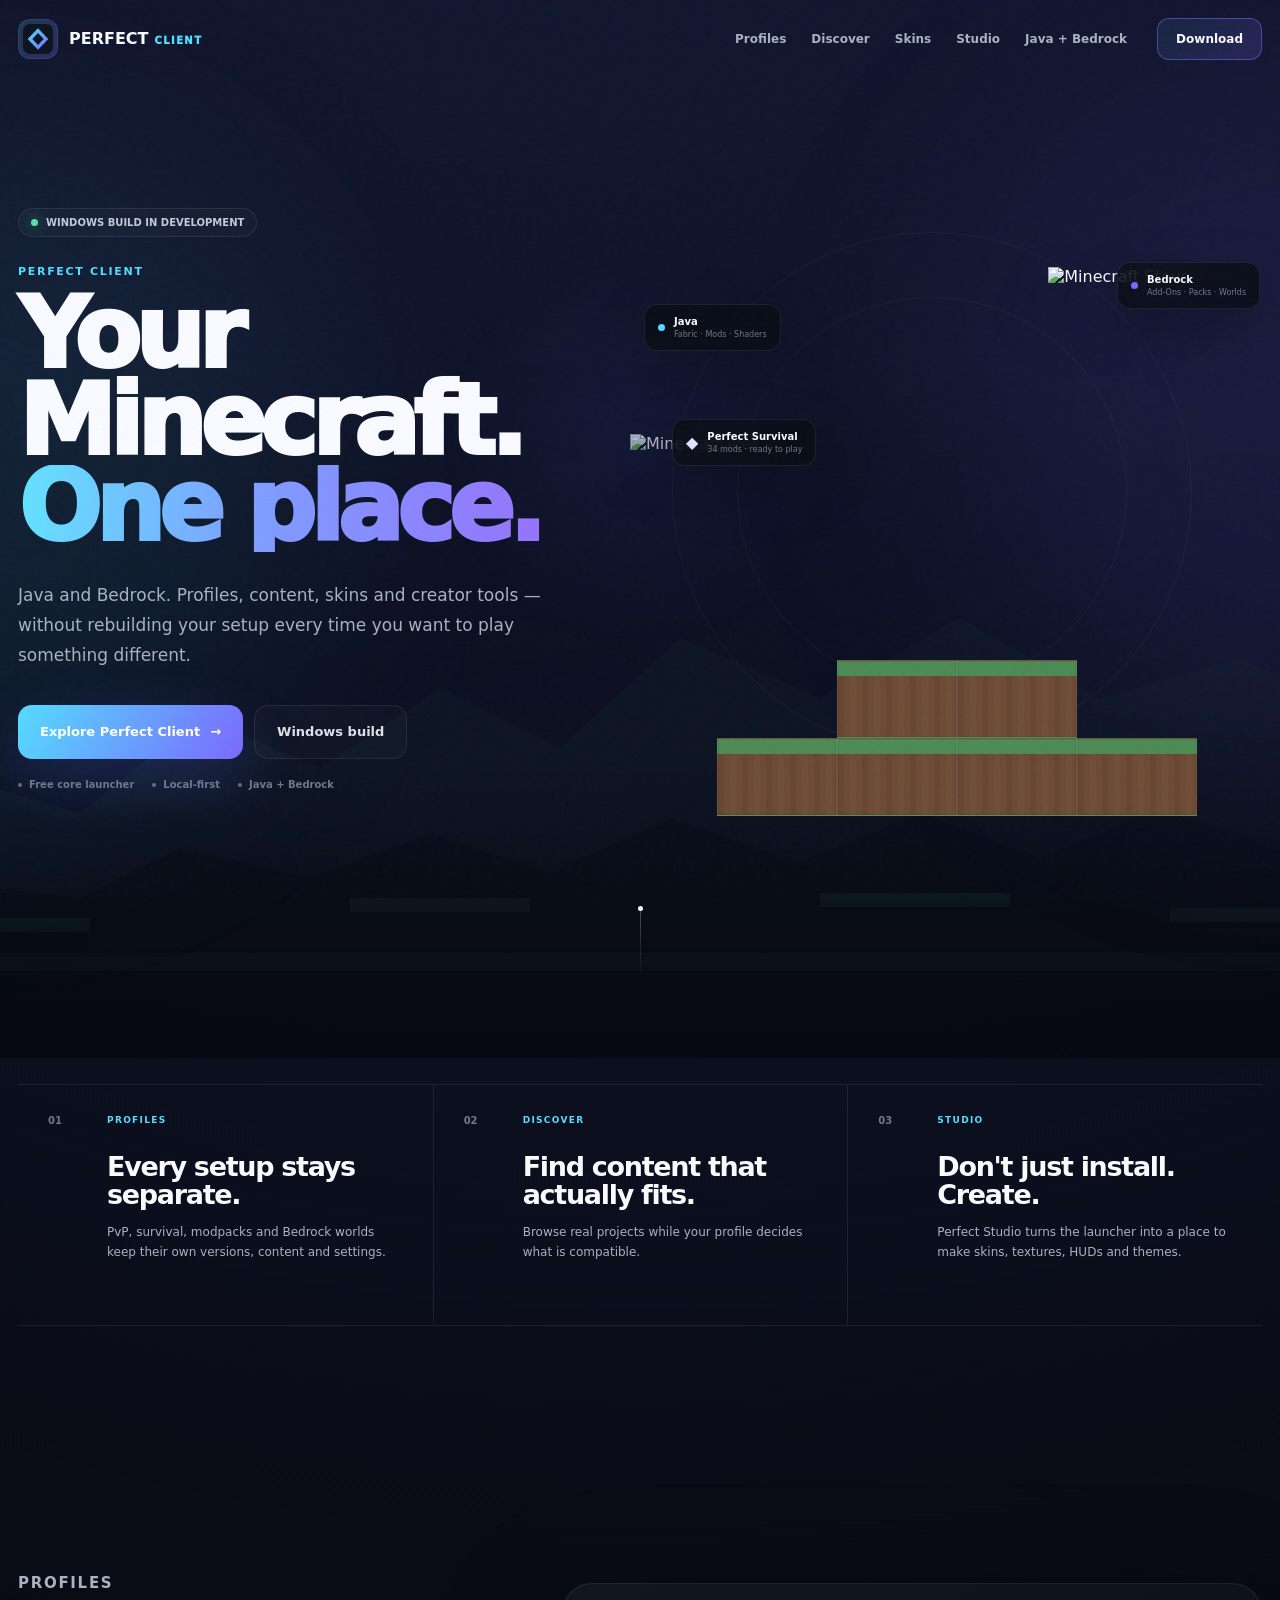
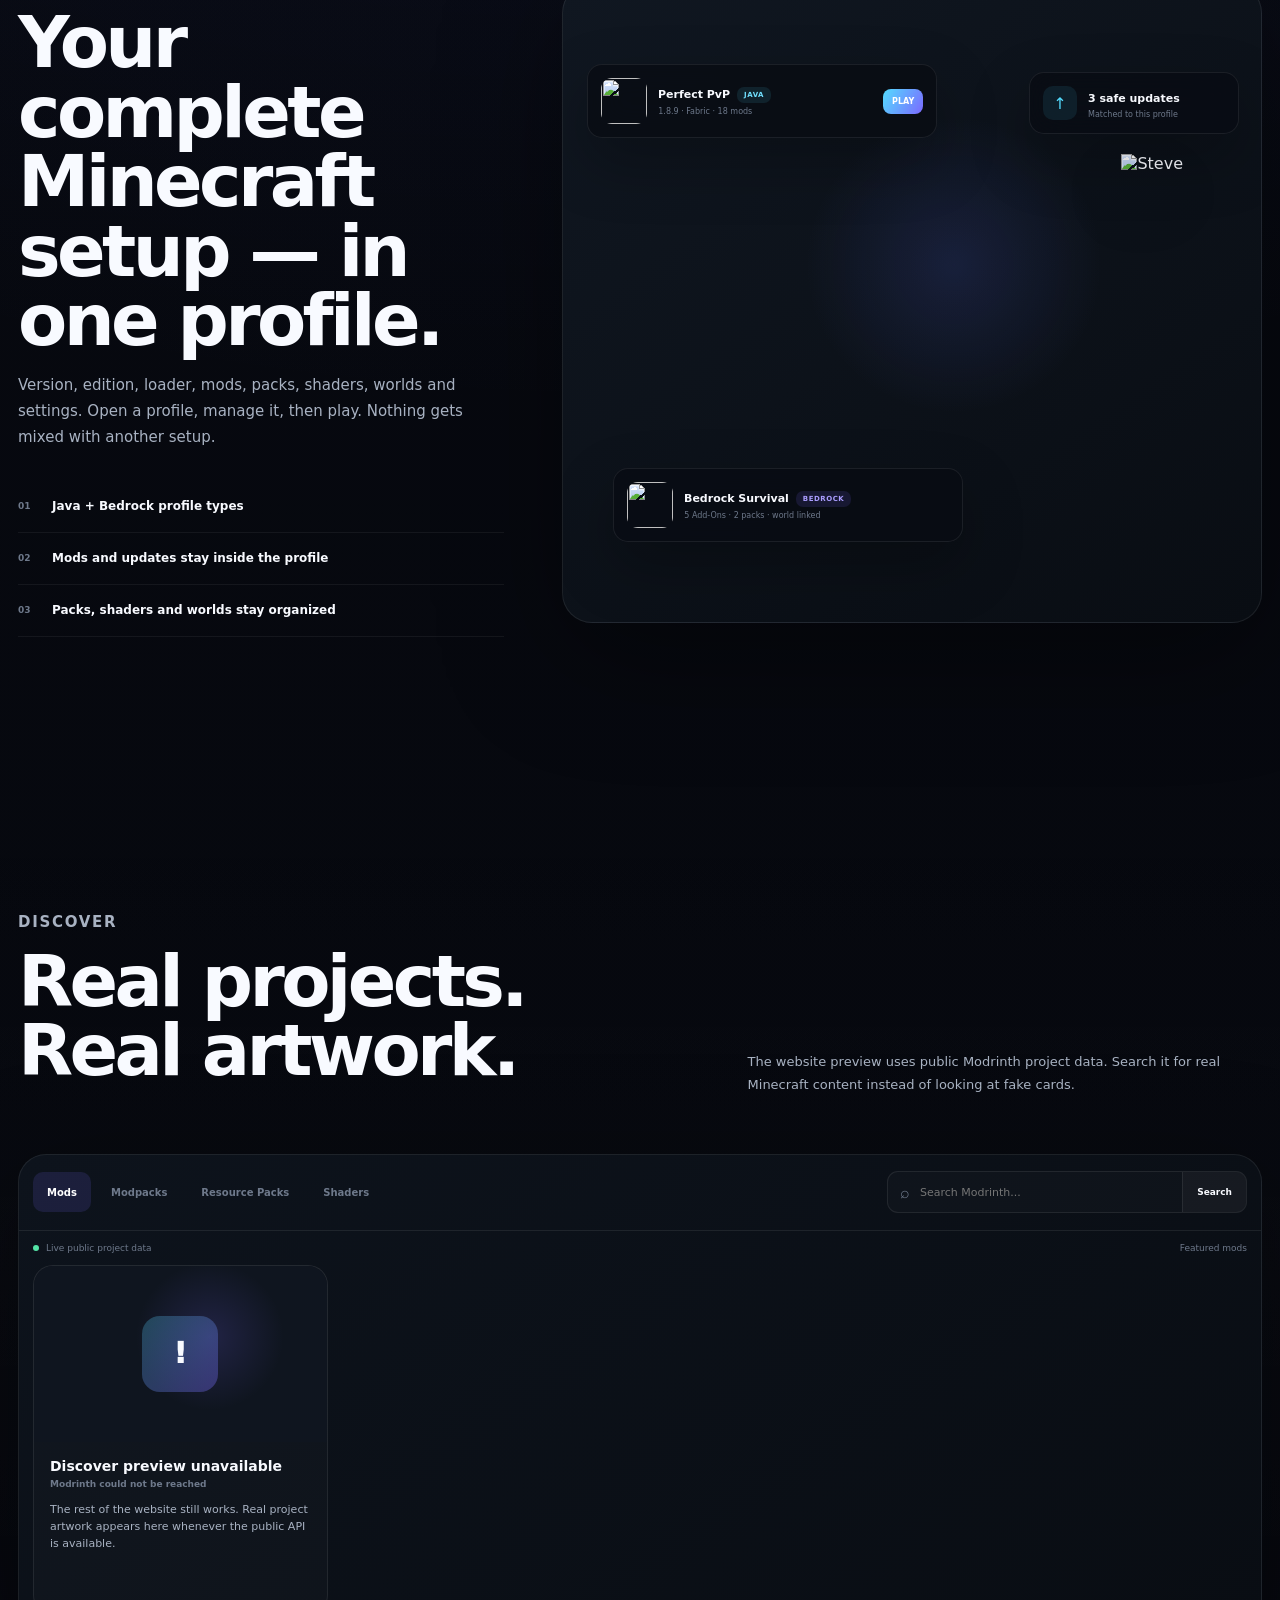
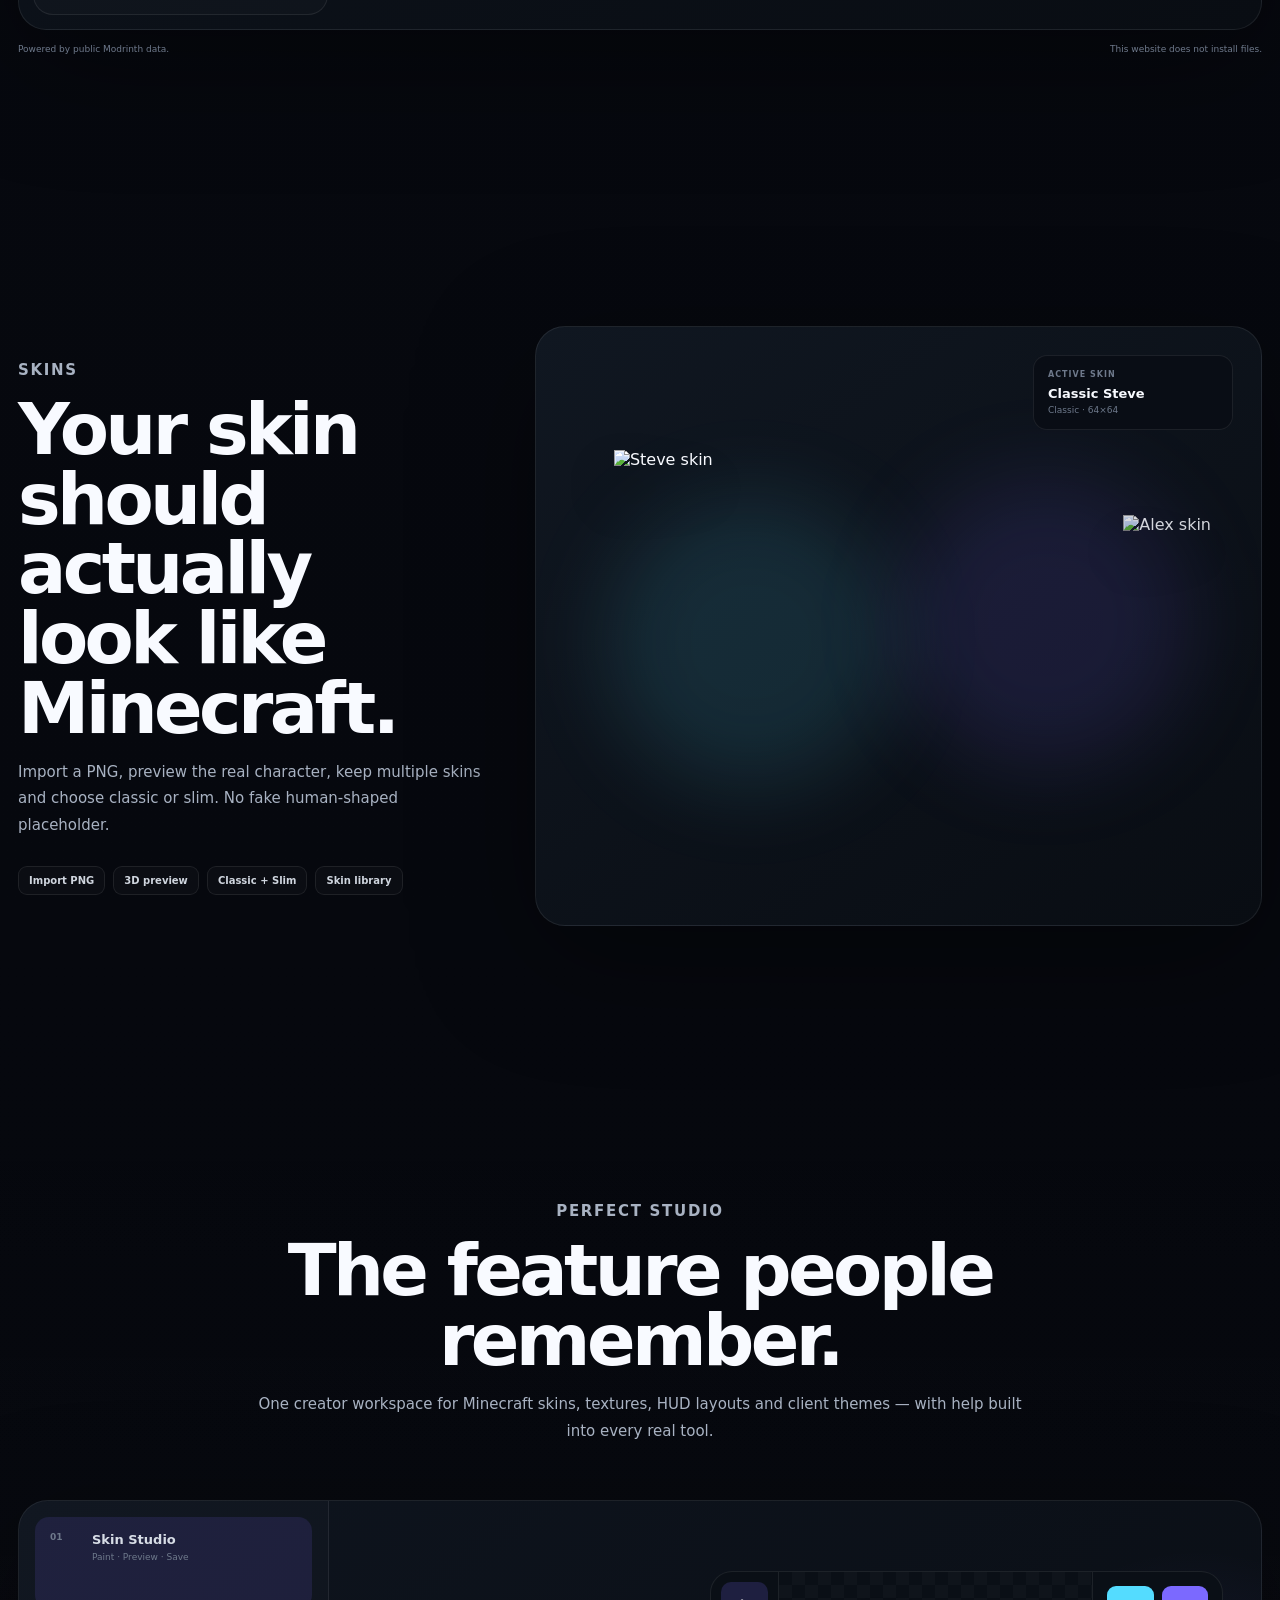
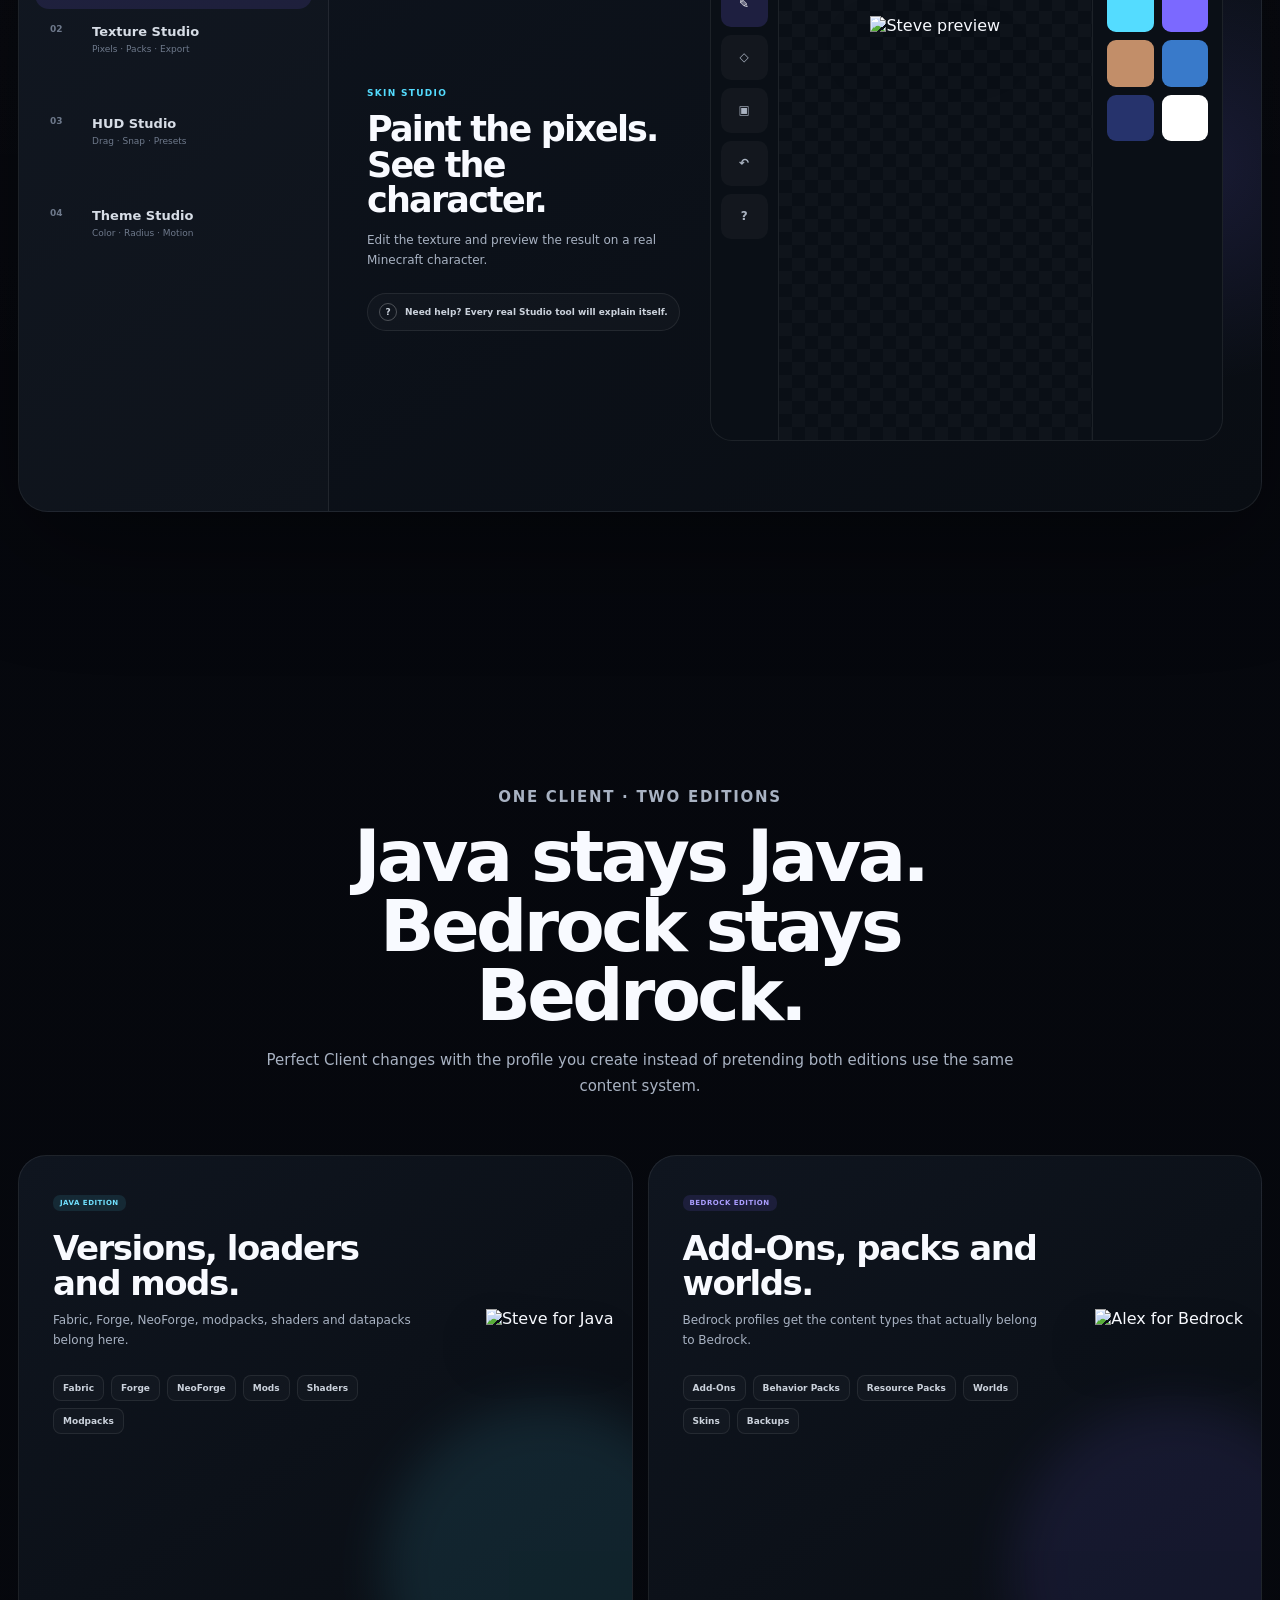
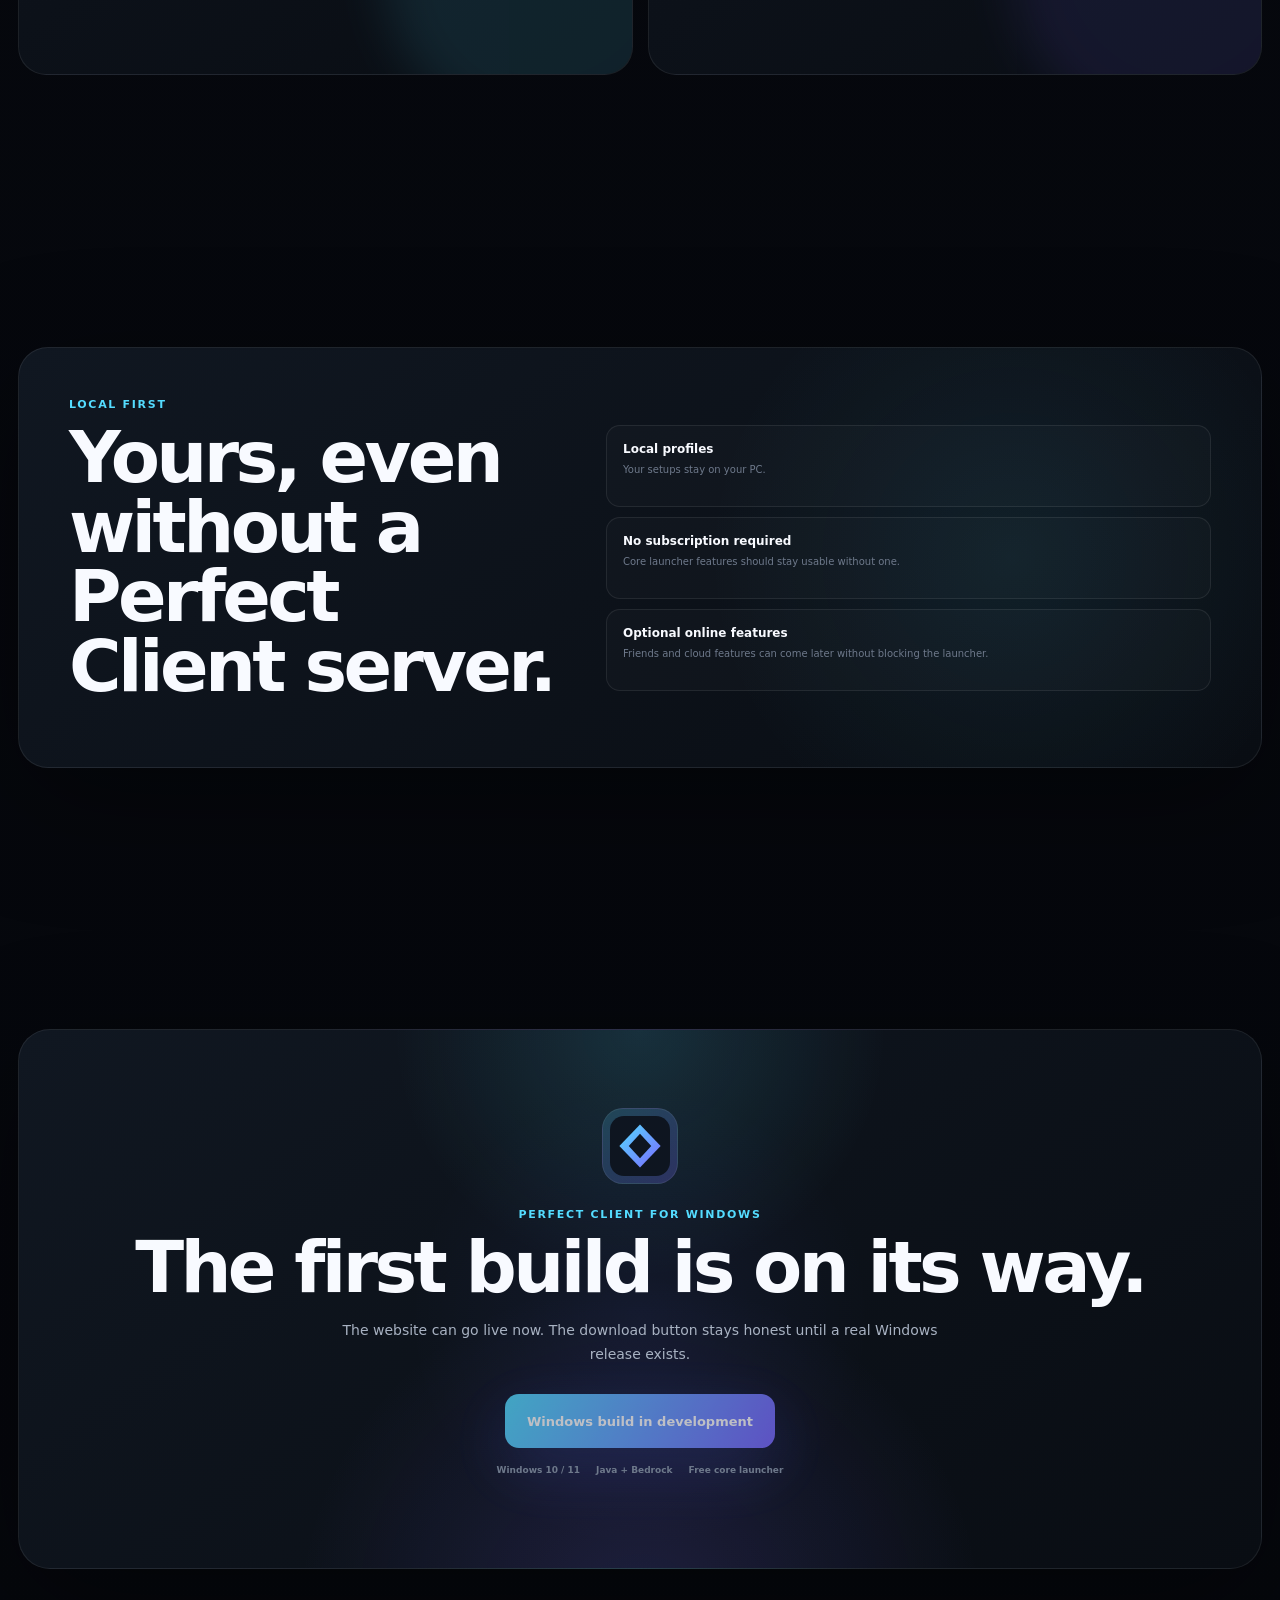
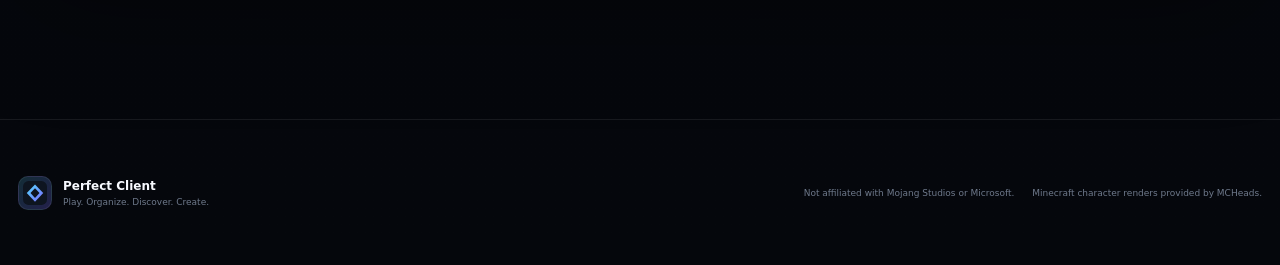
==== commit a76bea86: "Add files via upload" ====
--- a/index.html
+++ b/index.html
@@ -2,31 +2,37 @@
 <html lang="en">
 <head>
   <meta charset="utf-8">
-  <meta name="viewport" content="width=device-width,initial-scale=1">
-  <meta name="theme-color" content="#07090f">
+  <meta name="viewport" content="width=device-width,initial-scale=1,viewport-fit=cover">
+  <meta name="theme-color" content="#05070c">
   <meta name="color-scheme" content="dark">
-  <meta name="description" content="Perfect Client — Java and Bedrock profiles, content discovery, skins and creator tools in one modern Minecraft launcher.">
+  <meta name="description" content="Perfect Client — Java and Bedrock profiles, real content discovery, skins and creator tools in one modern Minecraft launcher.">
   <meta property="og:title" content="Perfect Client — Your Minecraft. One place.">
-  <meta property="og:description" content="Play. Organize. Discover. Create.">
+  <meta property="og:description" content="Profiles. Discover. Skins. Studio. Java + Bedrock.">
   <meta property="og:type" content="website">
-  <link rel="icon" href="./logo.png">
+  <meta property="og:image" content="./assets/social-card.svg">
+  <meta name="twitter:card" content="summary_large_image">
+
+  <link rel="icon" href="./assets/brand-fallback.svg">
+  <link rel="preconnect" href="https://mc-heads.net">
+  <link rel="preconnect" href="https://cdn.modrinth.com">
   <link rel="stylesheet" href="./styles.css">
   <script defer src="./app.js"></script>
+
   <title>Perfect Client — Your Minecraft. One place.</title>
 </head>
 <body>
-  <div class="noise"></div>
-  <div class="ambient ambient-one"></div>
-  <div class="ambient ambient-two"></div>
+  <div class="noise" aria-hidden="true"></div>
+  <div class="mouse-glow" id="mouseGlow" aria-hidden="true"></div>
 
   <header class="site-header" id="siteHeader">
     <div class="shell header-inner">
       <a class="brand" href="#top" aria-label="Perfect Client home">
         <span class="brand-mark">
-          <span class="brand-shape"></span>
-          <img class="brand-logo" src="./logo.png" alt="">
+          <img src="./logo.png" data-fallback="./assets/brand-fallback.svg" alt="">
         </span>
-        <span class="brand-text"><strong>PERFECT</strong><span>CLIENT</span></span>
+        <span class="brand-wordmark">
+          <strong>PERFECT</strong><span>CLIENT</span>
+        </span>
       </a>
 
       <nav class="nav-links" aria-label="Main navigation">
@@ -37,8 +43,8 @@
         <a href="#editions">Java + Bedrock</a>
       </nav>
 
-      <div class="nav-actions">
-        <a class="github-link hidden" id="githubTop" target="_blank" rel="noreferrer">GitHub</a>
+      <div class="header-actions">
+        <a id="headerGithub" class="header-link hidden" target="_blank" rel="noreferrer">GitHub</a>
         <a class="nav-cta" href="#download">Download</a>
       </div>
     </div>
@@ -46,155 +52,242 @@
 
   <main id="top">
     <section class="hero">
-      <div class="shell hero-grid">
+      <div class="hero-background" aria-hidden="true"></div>
+      <div class="hero-light hero-light-one" aria-hidden="true"></div>
+      <div class="hero-light hero-light-two" aria-hidden="true"></div>
+
+      <div class="shell hero-layout">
         <div class="hero-copy reveal">
-          <div class="status-pill"><span></span>Windows build in development</div>
+          <div class="status-pill">
+            <span class="status-dot"></span>
+            WINDOWS BUILD IN DEVELOPMENT
+          </div>
+
           <p class="eyebrow">PERFECT CLIENT</p>
-          <h1>Your Minecraft.<span>One place.</span></h1>
+
+          <h1>
+            Your Minecraft.
+            <span>One place.</span>
+          </h1>
+
           <p class="hero-lead">
             Java and Bedrock. Profiles, content, skins and creator tools —
             without rebuilding your setup every time you want to play something different.
           </p>
+
           <div class="hero-actions">
-            <a class="button primary" href="#profiles">Explore Perfect Client <span>→</span></a>
+            <a class="button primary" href="#profiles">
+              Explore Perfect Client
+              <span aria-hidden="true">→</span>
+            </a>
             <a class="button secondary" href="#download">Windows build</a>
           </div>
-          <div class="hero-meta">
-            <span>Free core launcher</span><span>Local-first</span><span>Java + Bedrock</span>
-          </div>
-        </div>
-
-        <div class="hero-visual reveal">
-          <div class="hero-grid-floor"></div>
-          <div class="hero-glow"></div>
-
-          <div class="hero-chip chip-java"><i></i>Java profile</div>
-          <div class="hero-chip chip-bedrock"><i></i>Bedrock profile</div>
-          <div class="hero-chip chip-studio"><b>✦</b>Perfect Studio</div>
-
-          <img class="steve hero-steve" src="https://mc-heads.net/body/MHF_Steve/520/right" alt="Minecraft Steve">
-          <img class="steve hero-alex" src="https://mc-heads.net/body/MHF_Alex/420/left" alt="Minecraft Alex">
-
-          <div class="hero-profile">
-            <span>ACTIVE PROFILE</span>
-            <strong>Perfect Survival</strong>
-            <small>Java · Fabric · 34 mods</small>
-          </div>
-        </div>
-      </div>
+
+          <div class="trust-row">
+            <span>Free core launcher</span>
+            <span>Local-first</span>
+            <span>Java + Bedrock</span>
+          </div>
+        </div>
+
+        <div class="hero-art reveal" id="heroArt">
+          <div class="hero-orbit orbit-one" aria-hidden="true"></div>
+          <div class="hero-orbit orbit-two" aria-hidden="true"></div>
+
+          <img
+            class="hero-steve pixel-render parallax"
+            data-depth="1.00"
+            src="https://mc-heads.net/body/MHF_Steve/600/right"
+            alt="Minecraft Steve"
+          >
+          <img
+            class="hero-alex pixel-render parallax"
+            data-depth=".45"
+            src="https://mc-heads.net/body/MHF_Alex/460/left"
+            alt="Minecraft Alex"
+          >
+
+          <div class="floating-card card-java parallax" data-depth=".18">
+            <span class="dot cyan"></span>
+            <div><strong>Java</strong><small>Fabric · Mods · Shaders</small></div>
+          </div>
+
+          <div class="floating-card card-bedrock parallax" data-depth=".12">
+            <span class="dot purple"></span>
+            <div><strong>Bedrock</strong><small>Add-Ons · Packs · Worlds</small></div>
+          </div>
+
+          <div class="floating-card card-profile parallax" data-depth=".20">
+            <span class="diamond">◆</span>
+            <div><strong>Perfect Survival</strong><small>34 mods · ready to play</small></div>
+          </div>
+
+          <div class="voxel-stack" aria-hidden="true">
+            <i></i><i></i><i></i><i></i><i></i><i></i>
+          </div>
+        </div>
+      </div>
+
+      <div class="scroll-cue" aria-hidden="true"><span></span></div>
     </section>
 
     <section class="pillars">
-      <div class="shell pillar-grid">
+      <div class="shell pillars-grid">
         <article class="pillar reveal">
-          <span class="pillar-num">01</span>
-          <div><p>PROFILES</p><h2>Every setup stays separate.</h2><span>PvP, survival, modpacks and Bedrock worlds keep their own versions, content and settings.</span></div>
+          <span class="pillar-index">01</span>
+          <div>
+            <p>PROFILES</p>
+            <h2>Every setup stays separate.</h2>
+            <span>PvP, survival, modpacks and Bedrock worlds keep their own versions, content and settings.</span>
+          </div>
         </article>
+
         <article class="pillar reveal">
-          <span class="pillar-num">02</span>
-          <div><p>DISCOVER</p><h2>Find content that actually fits.</h2><span>Browse mods, packs and shaders with your current profile already in mind.</span></div>
+          <span class="pillar-index">02</span>
+          <div>
+            <p>DISCOVER</p>
+            <h2>Find content that actually fits.</h2>
+            <span>Browse real projects while your profile decides what is compatible.</span>
+          </div>
         </article>
+
         <article class="pillar reveal">
-          <span class="pillar-num">03</span>
-          <div><p>STUDIO</p><h2>Don't just install. Create.</h2><span>Build skins, textures, HUD layouts and themes directly inside Perfect Client.</span></div>
+          <span class="pillar-index">03</span>
+          <div>
+            <p>STUDIO</p>
+            <h2>Don't just install. Create.</h2>
+            <span>Perfect Studio turns the launcher into a place to make skins, textures, HUDs and themes.</span>
+          </div>
         </article>
       </div>
     </section>
 
-    <section class="section" id="profiles">
-      <div class="shell two-col">
+    <section class="section profile-section" id="profiles">
+      <div class="shell profile-layout">
         <div class="section-copy reveal">
           <p class="eyebrow">PROFILES</p>
-          <h2>Switch setups without rebuilding Minecraft.</h2>
-          <p>
-            A profile is your complete setup: edition, version, loader, mods, packs,
-            shaders, worlds and settings. Open it, manage it, play it.
-          </p>
-          <ul class="check-list">
-            <li><span>✓</span> Java and Bedrock profile types</li>
-            <li><span>✓</span> Mods and updates stay inside the profile</li>
-            <li><span>✓</span> Packs, shaders and worlds stay organized</li>
-          </ul>
-        </div>
-
-        <div class="profile-stage reveal">
-          <div class="stage-grid"></div>
-          <img class="profile-steve steve" src="https://mc-heads.net/body/MHF_Steve/430/right" alt="Steve profile preview">
-
-          <div class="floating-profile fp-one">
+          <h2>Your complete Minecraft setup — in one profile.</h2>
+          <p>
+            Version, edition, loader, mods, packs, shaders, worlds and settings.
+            Open a profile, manage it, then play. Nothing gets mixed with another setup.
+          </p>
+
+          <div class="feature-list">
+            <div><span>01</span><strong>Java + Bedrock profile types</strong></div>
+            <div><span>02</span><strong>Mods and updates stay inside the profile</strong></div>
+            <div><span>03</span><strong>Packs, shaders and worlds stay organized</strong></div>
+          </div>
+        </div>
+
+        <div class="profile-visual reveal">
+          <div class="profile-backdrop"></div>
+          <img class="profile-steve pixel-render" src="https://mc-heads.net/body/MHF_Steve/520/right" alt="Steve">
+
+          <article class="profile-card profile-main">
             <img src="https://mc-heads.net/avatar/MHF_Steve/96" alt="">
-            <div><strong>Perfect PvP</strong><span>1.8.9 · Fabric · 18 Mods</span></div>
-            <b>JAVA</b>
-          </div>
-
-          <div class="floating-profile fp-two">
+            <div class="profile-text">
+              <div class="profile-title-row"><strong>Perfect PvP</strong><span class="tag java">JAVA</span></div>
+              <span>1.8.9 · Fabric · 18 mods</span>
+            </div>
+            <span class="play-pill">PLAY</span>
+          </article>
+
+          <article class="profile-card profile-secondary">
             <img src="https://mc-heads.net/avatar/MHF_Alex/96" alt="">
-            <div><strong>Bedrock Survival</strong><span>5 Add-Ons · 2 Packs</span></div>
-            <b>BEDROCK</b>
-          </div>
-
-          <div class="update-card">
-            <span>↑</span>
-            <div><strong>3 safe updates</strong><small>Ready for this profile</small></div>
-          </div>
-        </div>
-      </div>
-    </section>
-
-    <section class="section discover-wrap" id="discover">
+            <div class="profile-text">
+              <div class="profile-title-row"><strong>Bedrock Survival</strong><span class="tag bedrock">BEDROCK</span></div>
+              <span>5 Add-Ons · 2 packs · world linked</span>
+            </div>
+          </article>
+
+          <article class="profile-update">
+            <span class="update-icon">↑</span>
+            <div><strong>3 safe updates</strong><small>Matched to this profile</small></div>
+          </article>
+        </div>
+      </div>
+    </section>
+
+    <section class="section discover-section" id="discover">
       <div class="shell">
-        <div class="section-heading split">
-          <div class="reveal"><p class="eyebrow">DISCOVER</p><h2>Real content. Real artwork.</h2></div>
-          <p class="reveal">
-            This preview loads public Modrinth project data and artwork.
-            Perfect Client itself will later install compatible content into the profile you choose.
-          </p>
-        </div>
-
-        <div class="discover-bar reveal">
-          <div class="discover-tabs">
-            <button class="active" type="button">Mods</button>
-            <button type="button">Modpacks</button>
-            <button type="button">Resource Packs</button>
-            <button type="button">Shaders</button>
-          </div>
-          <div class="profile-context"><span></span>Java examples</div>
-        </div>
-
-        <div class="project-grid" id="projectGrid" aria-live="polite">
-          <article class="project-card skeleton"></article>
-          <article class="project-card skeleton"></article>
-          <article class="project-card skeleton"></article>
-          <article class="project-card skeleton"></article>
-        </div>
-
-        <div class="discover-note reveal">
-          <span>Public Modrinth data</span>
-          <span>Website preview only — nothing installs from this page.</span>
-        </div>
-      </div>
-    </section>
-
-    <section class="section" id="skins">
+        <div class="section-heading split reveal">
+          <div>
+            <p class="eyebrow">DISCOVER</p>
+            <h2>Real projects. Real artwork.</h2>
+          </div>
+          <p>
+            The website preview uses public Modrinth project data.
+            Search it for real Minecraft content instead of looking at fake cards.
+          </p>
+        </div>
+
+        <div class="discover-console reveal">
+          <div class="discover-topbar">
+            <div class="discover-tabs" role="tablist">
+              <button class="discover-tab active" data-type="mod" type="button">Mods</button>
+              <button class="discover-tab" data-type="modpack" type="button">Modpacks</button>
+              <button class="discover-tab" data-type="resourcepack" type="button">Resource Packs</button>
+              <button class="discover-tab" data-type="shader" type="button">Shaders</button>
+            </div>
+
+            <form class="discover-search" id="discoverForm">
+              <span>⌕</span>
+              <input id="discoverInput" autocomplete="off" placeholder="Search Modrinth..." aria-label="Search Modrinth">
+              <button type="submit">Search</button>
+            </form>
+          </div>
+
+          <div class="discover-context">
+            <span class="context-status"><i></i>Live public project data</span>
+            <span id="discoverLabel">Featured mods</span>
+          </div>
+
+          <div class="project-grid" id="projectGrid" aria-live="polite">
+            <article class="project-card skeleton"></article>
+            <article class="project-card skeleton"></article>
+            <article class="project-card skeleton"></article>
+            <article class="project-card skeleton"></article>
+          </div>
+        </div>
+
+        <div class="discover-foot reveal">
+          <span>Powered by public Modrinth data.</span>
+          <span>This website does not install files.</span>
+        </div>
+      </div>
+    </section>
+
+    <section class="section skins-section" id="skins">
       <div class="shell skin-layout">
         <div class="skin-copy reveal">
           <p class="eyebrow">SKINS</p>
           <h2>Your skin should actually look like Minecraft.</h2>
           <p>
-            Import skins, preview them as real Minecraft characters and keep a clean skin library.
-            No generic human placeholders.
-          </p>
-          <div class="mini-pills">
-            <span>Import PNG</span><span>3D preview</span><span>Classic + Slim</span>
+            Import a PNG, preview the real character, keep multiple skins and choose classic or slim.
+            No fake human-shaped placeholder.
+          </p>
+
+          <div class="skin-features">
+            <span>Import PNG</span>
+            <span>3D preview</span>
+            <span>Classic + Slim</span>
+            <span>Skin library</span>
           </div>
         </div>
 
         <div class="skin-stage reveal">
-          <div class="skin-glow skin-glow-a"></div>
-          <div class="skin-glow skin-glow-b"></div>
-          <img class="skin-main steve" src="https://mc-heads.net/body/MHF_Steve/500/right" alt="Steve Minecraft skin">
-          <img class="skin-side steve" src="https://mc-heads.net/body/MHF_Alex/450/left" alt="Alex Minecraft skin">
-          <div class="skin-badge"><span>ACTIVE SKIN</span><strong>Classic Steve</strong><small>Classic · 64×64</small></div>
+          <div class="skin-grid-bg"></div>
+          <div class="skin-aura cyan-aura"></div>
+          <div class="skin-aura purple-aura"></div>
+
+          <img class="skin-steve pixel-render" src="https://mc-heads.net/body/MHF_Steve/560/right" alt="Steve skin">
+          <img class="skin-alex pixel-render" src="https://mc-heads.net/body/MHF_Alex/490/left" alt="Alex skin">
+
+          <div class="skin-info-card">
+            <span>ACTIVE SKIN</span>
+            <strong>Classic Steve</strong>
+            <small>Classic · 64×64</small>
+          </div>
         </div>
       </div>
     </section>
@@ -203,81 +296,101 @@
       <div class="shell">
         <div class="section-heading centered reveal">
           <p class="eyebrow">PERFECT STUDIO</p>
-          <h2>The part that makes Perfect Client different.</h2>
-          <p>One workspace for making Minecraft content, with contextual help built into the real launcher.</p>
-        </div>
-
-        <div class="studio-shell reveal">
-          <div class="studio-nav" role="tablist">
-            <button class="studio-tab active" data-studio="skin" type="button"><span>01</span><div><strong>Skin Studio</strong><small>Paint · Preview · Save</small></div></button>
-            <button class="studio-tab" data-studio="texture" type="button"><span>02</span><div><strong>Texture Studio</strong><small>Pixels · Packs · Export</small></div></button>
-            <button class="studio-tab" data-studio="hud" type="button"><span>03</span><div><strong>HUD Studio</strong><small>Drag · Snap · Presets</small></div></button>
-            <button class="studio-tab" data-studio="theme" type="button"><span>04</span><div><strong>Theme Studio</strong><small>Color · Radius · Motion</small></div></button>
-          </div>
+          <h2>The feature people remember.</h2>
+          <p>
+            One creator workspace for Minecraft skins, textures, HUD layouts and client themes —
+            with help built into every real tool.
+          </p>
+        </div>
+
+        <div class="studio-app reveal">
+          <aside class="studio-menu">
+            <button class="studio-tab active" data-studio="skin" type="button">
+              <span>01</span><div><strong>Skin Studio</strong><small>Paint · Preview · Save</small></div>
+            </button>
+            <button class="studio-tab" data-studio="texture" type="button">
+              <span>02</span><div><strong>Texture Studio</strong><small>Pixels · Packs · Export</small></div>
+            </button>
+            <button class="studio-tab" data-studio="hud" type="button">
+              <span>03</span><div><strong>HUD Studio</strong><small>Drag · Snap · Presets</small></div>
+            </button>
+            <button class="studio-tab" data-studio="theme" type="button">
+              <span>04</span><div><strong>Theme Studio</strong><small>Color · Radius · Motion</small></div>
+            </button>
+          </aside>
+
           <div class="studio-preview" id="studioPreview"></div>
         </div>
       </div>
     </section>
 
-    <section class="section" id="editions">
+    <section class="section editions-section" id="editions">
       <div class="shell">
         <div class="section-heading centered reveal">
           <p class="eyebrow">ONE CLIENT · TWO EDITIONS</p>
           <h2>Java stays Java. Bedrock stays Bedrock.</h2>
-          <p>Perfect Client changes with the profile you create instead of pretending both editions use the same content system.</p>
+          <p>
+            Perfect Client changes with the profile you create instead of pretending both editions use the same content system.
+          </p>
         </div>
 
         <div class="edition-grid">
-          <article class="edition-card java reveal">
+          <article class="edition-card java-edition reveal">
             <div class="edition-copy">
-              <span class="edition-tag java-tag">JAVA EDITION</span>
+              <span class="tag java">JAVA EDITION</span>
               <h3>Versions, loaders and mods.</h3>
               <p>Fabric, Forge, NeoForge, modpacks, shaders and datapacks belong here.</p>
-              <div class="edition-pills"><span>Fabric</span><span>Forge</span><span>NeoForge</span><span>Mods</span><span>Shaders</span><span>Modpacks</span></div>
+              <div class="edition-pills">
+                <span>Fabric</span><span>Forge</span><span>NeoForge</span><span>Mods</span><span>Shaders</span><span>Modpacks</span>
+              </div>
             </div>
-            <img class="edition-character steve" src="https://mc-heads.net/body/MHF_Steve/460/right" alt="Steve representing Java Edition">
+            <img class="edition-steve pixel-render" src="https://mc-heads.net/body/MHF_Steve/500/right" alt="Steve for Java">
           </article>
 
-          <article class="edition-card bedrock reveal">
+          <article class="edition-card bedrock-edition reveal">
             <div class="edition-copy">
-              <span class="edition-tag bedrock-tag">BEDROCK EDITION</span>
+              <span class="tag bedrock">BEDROCK EDITION</span>
               <h3>Add-Ons, packs and worlds.</h3>
               <p>Bedrock profiles get the content types that actually belong to Bedrock.</p>
-              <div class="edition-pills"><span>Add-Ons</span><span>Behavior Packs</span><span>Resource Packs</span><span>Worlds</span><span>Skins</span><span>Backups</span></div>
+              <div class="edition-pills">
+                <span>Add-Ons</span><span>Behavior Packs</span><span>Resource Packs</span><span>Worlds</span><span>Skins</span><span>Backups</span>
+              </div>
             </div>
-            <img class="edition-character steve" src="https://mc-heads.net/body/MHF_Alex/430/left" alt="Alex representing Bedrock Edition">
+            <img class="edition-steve pixel-render" src="https://mc-heads.net/body/MHF_Alex/470/left" alt="Alex for Bedrock">
           </article>
         </div>
       </div>
     </section>
 
     <section class="section">
-      <div class="shell local-strip reveal">
-        <div>
+      <div class="shell local-first reveal">
+        <div class="local-copy">
           <p class="eyebrow">LOCAL FIRST</p>
           <h2>Yours, even without a Perfect Client server.</h2>
         </div>
         <div class="local-grid">
-          <div><strong>Local profiles</strong><span>Your setups stay on your PC.</span></div>
-          <div><strong>No subscription required</strong><span>Core launcher features should stay usable without one.</span></div>
-          <div><strong>Optional online features</strong><span>Friends and cloud features can come later without blocking the launcher.</span></div>
+          <article><strong>Local profiles</strong><span>Your setups stay on your PC.</span></article>
+          <article><strong>No subscription required</strong><span>Core launcher features should stay usable without one.</span></article>
+          <article><strong>Optional online features</strong><span>Friends and cloud features can come later without blocking the launcher.</span></article>
         </div>
       </div>
     </section>
 
     <section class="download-section" id="download">
       <div class="shell">
-        <div class="download-panel reveal">
-          <div class="download-brand">
-            <span class="brand-shape"></span>
-            <img class="brand-logo" src="./logo.png" alt="">
+        <div class="download-card reveal">
+          <div class="download-halo"></div>
+          <div class="download-logo">
+            <img src="./logo.png" data-fallback="./assets/brand-fallback.svg" alt="Perfect Client">
           </div>
           <p class="eyebrow">PERFECT CLIENT FOR WINDOWS</p>
           <h2>The first build is on its way.</h2>
-          <p>The website can go live now. The button stays honest until a real Windows release exists.</p>
-          <a class="button primary disabled" id="releaseButton" href="#download" aria-disabled="true">Windows build in development</a>
-          <div class="release-meta"><span>Windows 10 / 11</span><span>Java + Bedrock</span><span>Free core launcher</span></div>
-          <a class="bottom-github hidden" id="githubBottom" target="_blank" rel="noreferrer">Follow development on GitHub →</a>
+          <p>
+            The website can go live now. The download button stays honest until a real Windows release exists.
+          </p>
+          <a id="releaseButton" class="button primary disabled" href="#download" aria-disabled="true">Windows build in development</a>
+          <div class="download-meta"><span>Windows 10 / 11</span><span>Java + Bedrock</span><span>Free core launcher</span></div>
+          <a id="bottomGithub" class="bottom-github hidden" target="_blank" rel="noreferrer">Follow development on GitHub →</a>
         </div>
       </div>
     </section>
@@ -286,9 +399,12 @@
   <footer>
     <div class="shell footer-inner">
       <div class="footer-brand">
-        <span class="brand-mark small"><span class="brand-shape"></span><img class="brand-logo" src="./logo.png" alt=""></span>
+        <span class="brand-mark small">
+          <img src="./logo.png" data-fallback="./assets/brand-fallback.svg" alt="">
+        </span>
         <div><strong>Perfect Client</strong><span>Play. Organize. Discover. Create.</span></div>
       </div>
+
       <div class="footer-meta">
         <span>Not affiliated with Mojang Studios or Microsoft.</span>
         <span>Minecraft character renders provided by MCHeads.</span>
--- a/styles.css
+++ b/styles.css
@@ -1,20 +1,481 @@
- 
-:root{--bg:#06080d;--surface:#0d121b;--surface2:#111823;--border:rgba(255,255,255,.08);--border2:rgba(255,255,255,.14);--text:#f7f9fd;--soft:#a7b0bf;--muted:#6e7889;--cyan:#50d8ff;--purple:#7969ff;--green:#4fe0a2;--page:1240px;--shadow:0 30px 110px rgba(0,0,0,.35)}
-*{box-sizing:border-box}html{scroll-behavior:smooth}body{margin:0;min-width:320px;color:var(--text);background:radial-gradient(circle at 50% -10%,rgba(102,140,255,.15),transparent 30%),linear-gradient(180deg,#07090f,#06080d);font-family:Inter,"Segoe UI Variable","Segoe UI",Arial,sans-serif;-webkit-font-smoothing:antialiased;overflow-x:hidden}body:before{content:"";position:fixed;inset:0;pointer-events:none;z-index:-2;opacity:.075;background:linear-gradient(rgba(255,255,255,.02) 1px,transparent 1px),linear-gradient(90deg,rgba(255,255,255,.02) 1px,transparent 1px);background-size:90px 90px;mask-image:radial-gradient(circle at 50% 15%,black,transparent 74%)}img{display:block;max-width:100%}a{color:inherit;text-decoration:none}button,a{-webkit-tap-highlight-color:transparent}button{font:inherit;color:inherit}::selection{color:white;background:rgba(121,105,255,.5)}.shell{width:min(calc(100% - 36px),var(--page));margin-inline:auto}.noise{position:fixed;inset:0;z-index:1000;opacity:.018;pointer-events:none;background-image:url("data:image/svg+xml,%3Csvg viewBox='0 0 180 180' xmlns='http://www.w3.org/2000/svg'%3E%3Cfilter id='n'%3E%3CfeTurbulence type='fractalNoise' baseFrequency='.9' numOctaves='3' stitchTiles='stitch'/%3E%3C/filter%3E%3Crect width='100%25' height='100%25' filter='url(%23n)' opacity='.85'/%3E%3C/svg%3E")}.ambient{position:absolute;border-radius:999px;pointer-events:none;filter:blur(140px);opacity:.085;z-index:-1}.ambient-one{width:700px;height:700px;left:-390px;top:1050px;background:var(--cyan)}.ambient-two{width:760px;height:760px;right:-430px;top:2100px;background:var(--purple)}
-.site-header{position:fixed;inset:0 0 auto;height:76px;z-index:100;border-bottom:1px solid transparent;transition:.2s}.site-header.scrolled{background:rgba(6,8,13,.78);border-color:var(--border);backdrop-filter:blur(20px)}.header-inner{height:100%;display:flex;align-items:center;gap:28px}.brand{display:flex;align-items:center;gap:11px;margin-right:auto}.brand-mark,.download-brand{position:relative;display:grid;place-items:center;overflow:hidden;border:1px solid var(--border);background:linear-gradient(135deg,rgba(80,216,255,.2),rgba(121,105,255,.25))}.brand-mark{width:39px;height:39px;border-radius:11px}.brand-mark.small{width:34px;height:34px;border-radius:10px}.brand-shape{width:18px;height:18px;transform:rotate(45deg);border-radius:5px;background:linear-gradient(135deg,var(--cyan),var(--purple));box-shadow:0 0 18px rgba(100,105,255,.2)}.brand-logo{position:absolute;inset:4px;width:calc(100% - 8px);height:calc(100% - 8px);object-fit:contain;z-index:2}.brand-text{display:flex;align-items:baseline;gap:6px;font-weight:950}.brand-text strong{font-size:16px}.brand-text span{color:var(--cyan);font-size:10px;letter-spacing:1.4px}.nav-links{display:flex;align-items:center;gap:24px}.nav-links a,.github-link{color:var(--soft);font-size:12px;font-weight:700}.nav-links a:hover,.github-link:hover{color:white}.nav-actions{display:flex;align-items:center;gap:15px}.nav-cta{height:42px;padding:0 17px;display:inline-flex;align-items:center;border:1px solid rgba(121,105,255,.48);border-radius:12px;background:linear-gradient(135deg,rgba(80,216,255,.09),rgba(121,105,255,.18));font-size:12px;font-weight:850}.hidden{display:none!important}
-.section{padding:132px 0}.eyebrow{margin:0;color:var(--cyan);font-size:11px;font-weight:900;letter-spacing:1.7px}.section-heading{margin-bottom:50px}.section-heading.centered{max-width:760px;margin:0 auto 54px;text-align:center}.section-heading h2,.section-copy h2,.skin-copy h2,.local-strip h2,.download-panel h2{margin:12px 0 16px;font-size:clamp(42px,5.4vw,72px);line-height:.98;letter-spacing:-3.4px}.section-heading p,.section-copy>p,.skin-copy>p{margin:0;color:var(--soft);font-size:15px;line-height:1.75}.button{min-height:54px;padding:0 22px;display:inline-flex;align-items:center;justify-content:center;gap:10px;border-radius:14px;font-size:13px;font-weight:850}.button.primary{color:white;background:linear-gradient(120deg,var(--cyan),var(--purple));box-shadow:0 18px 55px rgba(91,104,255,.22)}.button.secondary{border:1px solid var(--border);background:rgba(255,255,255,.024);color:#d8dde7}.button:not(.disabled):hover{transform:translateY(-2px)}.disabled{cursor:default;opacity:.72}.steve{image-rendering:pixelated}
-.hero{min-height:980px;padding:148px 0 90px;position:relative;overflow:hidden}.hero:before{content:"";position:absolute;width:900px;height:900px;top:-700px;left:50%;transform:translateX(-50%);border-radius:50%;background:radial-gradient(circle,rgba(80,216,255,.24),rgba(121,105,255,.1) 44%,transparent 72%)}.hero-grid{display:grid;grid-template-columns:.9fr 1.1fr;align-items:center;gap:40px}.status-pill{width:max-content;margin-bottom:28px;padding:8px 12px;display:flex;align-items:center;gap:8px;border:1px solid var(--border);border-radius:999px;color:#c1c8d4;background:rgba(255,255,255,.024);font-size:10px;font-weight:750}.status-pill span{width:7px;height:7px;border-radius:50%;background:var(--green);box-shadow:0 0 14px rgba(79,224,162,.65)}.hero h1{margin:14px 0 0;max-width:660px;font-size:clamp(60px,7.4vw,108px);line-height:.9;letter-spacing:-6px;font-weight:950}.hero h1 span{display:block;color:transparent;background:linear-gradient(90deg,#62e0ff,#7c99ff 45%,#9471ff);background-clip:text;-webkit-background-clip:text}.hero-lead{max-width:620px;margin:28px 0 0;color:var(--soft);font-size:17px;line-height:1.75}.hero-actions{margin-top:34px;display:flex;gap:11px;flex-wrap:wrap}.hero-meta{margin-top:20px;display:flex;gap:18px;flex-wrap:wrap;color:var(--muted);font-size:10px;font-weight:700}.hero-meta span:before{content:"";display:inline-block;width:4px;height:4px;margin-right:7px;border-radius:50%;background:rgba(255,255,255,.36);vertical-align:middle}.hero-visual{min-height:660px;position:relative}.hero-glow{position:absolute;width:520px;height:520px;left:50%;top:45%;transform:translate(-50%,-50%);border-radius:50%;background:radial-gradient(circle,rgba(84,118,255,.15),rgba(80,216,255,.06) 42%,transparent 70%)}.hero-grid-floor{position:absolute;width:500px;height:500px;left:50%;bottom:40px;transform:translateX(-50%) perspective(700px) rotateX(66deg);opacity:.26;background:linear-gradient(rgba(255,255,255,.07) 1px,transparent 1px),linear-gradient(90deg,rgba(255,255,255,.07) 1px,transparent 1px);background-size:40px 40px;mask-image:radial-gradient(circle,black 20%,transparent 70%)}.hero-steve{position:absolute;height:500px;width:auto;right:74px;bottom:32px;z-index:3;filter:drop-shadow(0 32px 30px rgba(0,0,0,.44));animation:float 5s ease-in-out infinite}.hero-alex{position:absolute;height:350px;width:auto;left:24px;bottom:48px;z-index:2;opacity:.72;filter:drop-shadow(0 26px 26px rgba(0,0,0,.4))}@keyframes float{50%{transform:translateY(-8px)}}.hero-chip,.hero-profile{position:absolute;z-index:5;border:1px solid var(--border);background:rgba(10,14,21,.78);backdrop-filter:blur(16px);box-shadow:0 18px 45px rgba(0,0,0,.25)}.hero-chip{padding:10px 12px;display:flex;align-items:center;gap:8px;border-radius:12px;color:#dfe4ec;font-size:10px;font-weight:800}.hero-chip i{width:7px;height:7px;border-radius:50%}.chip-java{left:44px;top:150px}.chip-java i{background:var(--cyan)}.chip-bedrock{right:0;top:110px}.chip-bedrock i{background:var(--purple)}.chip-studio{left:70px;top:260px}.chip-studio b{color:#d9e1ff}.hero-profile{right:10px;bottom:28px;min-width:205px;padding:14px;border-radius:14px}.hero-profile span{display:block;margin-bottom:7px;color:var(--muted);font-size:8px;font-weight:900;letter-spacing:1px}.hero-profile strong{display:block;font-size:12px}.hero-profile small{display:block;margin-top:4px;color:var(--muted);font-size:9px}
-.pillars{padding:30px 0 105px}.pillar-grid{display:grid;grid-template-columns:repeat(3,1fr);border-top:1px solid var(--border);border-bottom:1px solid var(--border)}.pillar{min-height:230px;padding:28px;display:grid;grid-template-columns:45px 1fr;gap:14px}.pillar+.pillar{border-left:1px solid var(--border)}.pillar-num{color:var(--muted);font-size:10px;font-weight:900}.pillar p{margin:0 0 28px;color:var(--cyan);font-size:9px;font-weight:900;letter-spacing:1.3px}.pillar h2{margin:0;max-width:310px;font-size:26px;line-height:1.05;letter-spacing:-1.2px}.pillar div>span{display:block;margin-top:12px;color:var(--soft);font-size:12px;line-height:1.65}
-.two-col{display:grid;grid-template-columns:.85fr 1.15fr;align-items:center;gap:54px}.section-copy{max-width:520px}.check-list{padding:0;margin:28px 0 0;list-style:none}.check-list li{min-height:42px;display:flex;align-items:center;gap:10px;color:#d4d9e1;font-size:12px;border-bottom:1px solid rgba(255,255,255,.06)}.check-list li span{color:var(--cyan)}.profile-stage{min-height:620px;position:relative;overflow:hidden;border:1px solid var(--border);border-radius:30px;background:radial-gradient(circle at 55% 42%,rgba(93,112,255,.14),transparent 28%),linear-gradient(145deg,#101721,#090d13);box-shadow:var(--shadow)}.stage-grid{position:absolute;inset:0;opacity:.1;background:linear-gradient(rgba(255,255,255,.025) 1px,transparent 1px),linear-gradient(90deg,rgba(255,255,255,.025) 1px,transparent 1px);background-size:42px 42px;mask-image:radial-gradient(circle at 50% 50%,black,transparent 75%)}.profile-steve{position:absolute;height:420px;width:auto;right:88px;bottom:35px;filter:drop-shadow(0 28px 28px rgba(0,0,0,.42))}.floating-profile,.update-card{position:absolute;z-index:4;padding:13px;display:flex;align-items:center;gap:11px;border:1px solid var(--border);border-radius:15px;background:rgba(10,14,21,.84);backdrop-filter:blur(16px);box-shadow:0 22px 55px rgba(0,0,0,.25)}.floating-profile{width:350px}.floating-profile img{width:46px;height:46px;border-radius:11px;image-rendering:pixelated}.floating-profile div{min-width:0;flex:1}.floating-profile strong,.update-card strong{display:block;font-size:11px}.floating-profile span,.update-card small{display:block;margin-top:4px;color:var(--muted);font-size:8px}.floating-profile b{padding:4px 7px;border-radius:7px;color:#70e1ff;background:rgba(80,216,255,.1);font-size:7px;letter-spacing:.5px}.fp-one{left:24px;top:78px}.fp-two{left:48px;bottom:78px}.fp-two b{color:#aa9cff;background:rgba(121,105,255,.13)}.update-card{right:22px;top:86px;width:210px}.update-card>span{width:34px;height:34px;display:grid;place-items:center;border-radius:10px;color:var(--cyan);background:rgba(80,216,255,.09)}
-.discover-wrap{background:linear-gradient(180deg,transparent,rgba(255,255,255,.012),transparent)}.section-heading.split{display:grid;grid-template-columns:1fr .8fr;align-items:end;gap:60px}.section-heading.split h2{margin-bottom:0}.section-heading.split>p{margin:0 0 7px;color:var(--soft);font-size:13px;line-height:1.7}.discover-bar{min-height:58px;margin-bottom:16px;padding:8px 10px;display:flex;align-items:center;gap:10px;border:1px solid var(--border);border-radius:16px;background:rgba(255,255,255,.02)}.discover-tabs{display:flex;gap:6px;overflow-x:auto}.discover-tabs button{height:38px;padding:0 14px;border:0;border-radius:10px;color:var(--muted);background:transparent;font-size:10px;font-weight:850;white-space:nowrap}.discover-tabs button.active{color:white;background:rgba(121,105,255,.14)}.profile-context{margin-left:auto;display:flex;align-items:center;gap:8px;color:var(--muted);font-size:9px;font-weight:700;white-space:nowrap}.profile-context span{width:6px;height:6px;border-radius:50%;background:var(--green)}.project-grid{display:grid;grid-template-columns:repeat(4,1fr);gap:13px}.project-card{min-height:350px;position:relative;overflow:hidden;border:1px solid var(--border);border-radius:20px;background:linear-gradient(145deg,rgba(255,255,255,.04),rgba(255,255,255,.017));transition:.18s}.project-card:not(.skeleton):hover{transform:translateY(-4px);border-color:var(--border2)}.skeleton:after{content:"";position:absolute;inset:0;background:linear-gradient(90deg,transparent,rgba(255,255,255,.04),transparent);transform:translateX(-100%);animation:shimmer 1.4s infinite}@keyframes shimmer{to{transform:translateX(100%)}}.project-image{height:170px;display:grid;place-items:center;overflow:hidden;background:radial-gradient(circle at 60% 40%,rgba(121,105,255,.18),transparent 36%),#0f151f}.project-image img{width:100%;height:100%;object-fit:cover}.project-fallback{width:76px;height:76px;display:grid;place-items:center;border-radius:18px;background:linear-gradient(135deg,rgba(80,216,255,.25),rgba(121,105,255,.35));font-size:28px;font-weight:950}.project-body{padding:16px}.project-body strong{display:block;overflow:hidden;text-overflow:ellipsis;white-space:nowrap;font-size:14px}.project-meta{margin-top:5px;color:var(--muted);font-size:9px;font-weight:700}.project-desc{margin:12px 0 0;color:var(--soft);font-size:11px;line-height:1.55;display:-webkit-box;-webkit-line-clamp:3;-webkit-box-orient:vertical;overflow:hidden}.project-tags{margin-top:14px;display:flex;gap:6px;flex-wrap:wrap}.project-tags span{padding:5px 7px;border:1px solid var(--border);border-radius:7px;color:var(--muted);font-size:8px;font-weight:700}.discover-note{margin-top:14px;display:flex;justify-content:space-between;gap:20px;color:var(--muted);font-size:9px}
-.skin-layout{display:grid;grid-template-columns:.8fr 1.2fr;align-items:center;gap:50px}.skin-copy{max-width:500px}.mini-pills{margin-top:28px;display:flex;gap:8px;flex-wrap:wrap}.mini-pills span{padding:8px 10px;border:1px solid var(--border);border-radius:9px;background:rgba(255,255,255,.022);color:#cfd5de;font-size:10px;font-weight:750}.skin-stage{min-height:580px;position:relative;overflow:hidden;border:1px solid var(--border);border-radius:30px;background:linear-gradient(145deg,#101721,#090d13);box-shadow:var(--shadow)}.skin-stage:before{content:"";position:absolute;inset:0;opacity:.09;background:linear-gradient(rgba(255,255,255,.025) 1px,transparent 1px),linear-gradient(90deg,rgba(255,255,255,.025) 1px,transparent 1px);background-size:40px 40px}.skin-glow{position:absolute;width:280px;height:280px;border-radius:50%;filter:blur(40px)}.skin-glow-a{left:70px;top:160px;background:rgba(80,216,255,.12)}.skin-glow-b{right:70px;top:150px;background:rgba(121,105,255,.12)}.skin-main,.skin-side{position:absolute;width:auto;bottom:0;filter:drop-shadow(0 26px 24px rgba(0,0,0,.42))}.skin-main{height:455px;left:75px;z-index:2}.skin-side{height:395px;right:55px;z-index:1;opacity:.82}.skin-badge{position:absolute;right:28px;top:28px;z-index:4;min-width:200px;padding:14px;border:1px solid var(--border);border-radius:14px;background:rgba(10,14,21,.8);backdrop-filter:blur(16px)}.skin-badge span{display:block;color:var(--muted);font-size:8px;font-weight:900;letter-spacing:1px}.skin-badge strong{display:block;margin-top:7px;font-size:13px}.skin-badge small{display:block;margin-top:4px;color:var(--muted);font-size:9px}
-.studio-section{background:linear-gradient(180deg,transparent,rgba(255,255,255,.012),transparent)}.studio-shell{min-height:590px;display:grid;grid-template-columns:310px minmax(0,1fr);overflow:hidden;border:1px solid var(--border);border-radius:30px;background:linear-gradient(145deg,#0e141e,#090d13);box-shadow:var(--shadow)}.studio-nav{padding:16px;border-right:1px solid var(--border);background:rgba(255,255,255,.012)}.studio-tab{width:100%;min-height:92px;padding:15px;display:grid;grid-template-columns:32px 1fr;gap:10px;text-align:left;border:0;border-radius:14px;background:transparent;cursor:pointer;color:#d7dde6}.studio-tab:hover{background:rgba(255,255,255,.03)}.studio-tab.active{background:rgba(121,105,255,.13)}.studio-tab>span{color:var(--muted);font-size:9px;font-weight:900}.studio-tab strong{display:block;font-size:13px}.studio-tab small{display:block;margin-top:5px;color:var(--muted);font-size:9px}.studio-preview{min-height:590px;padding:38px;display:grid;grid-template-columns:.7fr 1.3fr;align-items:center;gap:30px;position:relative;overflow:hidden}.studio-preview:after{content:"";position:absolute;width:440px;height:440px;right:-160px;top:40px;border-radius:50%;background:radial-gradient(circle,rgba(121,105,255,.13),transparent 68%)}.studio-panel-copy{position:relative;z-index:3}.studio-panel-copy>span{color:var(--cyan);font-size:9px;font-weight:900;letter-spacing:1.3px}.studio-panel-copy h3{margin:12px 0;font-size:34px;line-height:1.02;letter-spacing:-1.8px}.studio-panel-copy p{margin:0;color:var(--soft);font-size:12px;line-height:1.65}.help-chip{width:max-content;margin-top:22px;padding:9px 11px;display:flex;align-items:center;gap:8px;border:1px solid var(--border);border-radius:999px;color:#cbd2dc;background:rgba(255,255,255,.025);font-size:9px;font-weight:700}.help-chip b{width:18px;height:18px;display:grid;place-items:center;border:1px solid rgba(255,255,255,.25);border-radius:50%;font-size:9px}.studio-demo{min-height:460px;position:relative;z-index:2;overflow:hidden;border:1px solid var(--border);border-radius:22px;background:#0a0f16}.skin-demo{display:grid;grid-template-columns:68px 1fr 130px}.demo-toolbar{padding:10px;display:flex;flex-direction:column;gap:8px;border-right:1px solid var(--border)}.tool{height:45px;display:grid;place-items:center;border-radius:10px;color:#aab3c1;background:rgba(255,255,255,.035);font-size:12px;font-weight:800}.tool.active{color:white;background:rgba(121,105,255,.18)}.demo-stage{display:grid;place-items:center;background:linear-gradient(45deg,rgba(255,255,255,.018) 25%,transparent 25%),linear-gradient(-45deg,rgba(255,255,255,.018) 25%,transparent 25%),linear-gradient(45deg,transparent 75%,rgba(255,255,255,.018) 75%),linear-gradient(-45deg,transparent 75%,rgba(255,255,255,.018) 75%);background-size:26px 26px;background-position:0 0,0 13px,13px -13px,-13px 0}.demo-stage img{height:370px;width:auto;filter:drop-shadow(0 26px 24px rgba(0,0,0,.4))}.palette{padding:14px;display:grid;grid-template-columns:repeat(2,1fr);align-content:start;gap:8px;border-left:1px solid var(--border)}.palette i{aspect-ratio:1;border-radius:9px;background:var(--c)}.texture-demo{display:grid;grid-template-columns:68px 1fr}.texture-grid{margin:auto;width:min(76%,380px);aspect-ratio:1;display:grid;grid-template-columns:repeat(16,1fr);border:1px solid var(--border)}.texture-grid i{border:1px solid rgba(255,255,255,.012);background:rgba(255,255,255,.025)}.texture-grid i:nth-child(3n){background:rgba(80,216,255,.3)}.texture-grid i:nth-child(5n){background:rgba(121,105,255,.34)}.texture-grid i:nth-child(7n){background:rgba(100,135,255,.22)}.hud-demo{background:radial-gradient(circle at 50% 40%,rgba(79,130,255,.11),transparent 35%),linear-gradient(#111924 0 56%,#18221a 56% 60%,#101510 60% 100%)}.hud-widget{position:absolute;padding:8px 10px;border:1px solid var(--border);border-radius:9px;background:rgba(5,8,13,.72);font-size:9px;font-weight:800}.hud-widget.fps{left:24px;top:24px}.hud-widget.coords{left:24px;bottom:24px}.hud-keys{position:absolute;right:26px;bottom:26px;width:96px;display:grid;grid-template-columns:repeat(3,1fr);gap:5px}.hud-keys i{height:28px;border:1px solid var(--border);border-radius:7px;background:rgba(5,8,13,.72)}.hud-keys i:first-child{grid-column:2}.theme-demo{padding:22px;display:grid;grid-template-columns:1.25fr .75fr;gap:12px}.theme-card,.theme-controls{border:1px solid var(--border);border-radius:14px;background:rgba(255,255,255,.025)}.theme-card{padding:20px}.theme-title{width:64%;height:26px;border-radius:8px;background:linear-gradient(90deg,var(--cyan),var(--purple))}.theme-line{height:9px;margin-top:14px;border-radius:6px;background:rgba(255,255,255,.1)}.theme-line.short{width:58%}.theme-button{width:110px;height:38px;margin-top:28px;border-radius:10px;background:linear-gradient(120deg,var(--cyan),var(--purple))}.theme-controls{padding:14px}.theme-controls i{display:block;height:34px;margin-bottom:8px;border-radius:9px;background:rgba(255,255,255,.035)}
-.edition-grid{display:grid;grid-template-columns:1fr 1fr;gap:15px}.edition-card{min-height:500px;position:relative;overflow:hidden;padding:34px;border:1px solid var(--border);border-radius:28px;background:linear-gradient(145deg,#0f151f,#090d13)}.edition-card:after{content:"";position:absolute;width:320px;height:320px;right:-80px;bottom:-60px;border-radius:50%;filter:blur(25px);opacity:.1}.edition-card.java:after{background:var(--cyan)}.edition-card.bedrock:after{background:var(--purple)}.edition-copy{max-width:360px;position:relative;z-index:3}.edition-tag{width:max-content;padding:4px 7px;border-radius:7px;font-size:7px;font-weight:900;letter-spacing:.5px}.java-tag{color:#70e1ff;background:rgba(80,216,255,.1)}.bedrock-tag{color:#aa9cff;background:rgba(121,105,255,.13)}.edition-copy h3{margin:22px 0 10px;font-size:33px;line-height:1.03;letter-spacing:-1.5px}.edition-copy p{margin:0;color:var(--soft);font-size:12px;line-height:1.65}.edition-pills{margin-top:24px;display:flex;gap:7px;flex-wrap:wrap}.edition-pills span{padding:7px 9px;border:1px solid var(--border);border-radius:8px;background:rgba(255,255,255,.025);color:#cbd2dc;font-size:9px;font-weight:700}.edition-character{position:absolute;width:auto;height:360px;right:18px;bottom:-5px;z-index:2;filter:drop-shadow(0 28px 24px rgba(0,0,0,.4))}
-.local-strip{min-height:390px;padding:50px;display:grid;grid-template-columns:.9fr 1.1fr;align-items:center;gap:40px;border:1px solid var(--border);border-radius:30px;background:radial-gradient(circle at 80% 50%,rgba(80,216,255,.08),transparent 30%),linear-gradient(145deg,#101721,#090d13);box-shadow:var(--shadow)}.local-grid{display:grid;gap:10px}.local-grid>div{min-height:80px;padding:16px;border:1px solid var(--border);border-radius:14px;background:rgba(255,255,255,.02)}.local-grid strong{display:block;font-size:12px}.local-grid span{display:block;margin-top:6px;color:var(--muted);font-size:10px;line-height:1.5}
-.download-section{padding:125px 0 150px;text-align:center}.download-panel{min-height:520px;padding:74px 24px;display:flex;align-items:center;flex-direction:column;border:1px solid var(--border);border-radius:32px;background:radial-gradient(circle at 50% 0%,rgba(80,216,255,.14),transparent 30%),radial-gradient(circle at 50% 110%,rgba(121,105,255,.16),transparent 40%),linear-gradient(145deg,#101721,#090d13);box-shadow:var(--shadow)}.download-brand{width:72px;height:72px;margin-bottom:24px;border-radius:20px}.download-brand .brand-logo{inset:7px;width:calc(100% - 14px);height:calc(100% - 14px)}.download-panel>p:not(.eyebrow){max-width:620px;margin:0 auto 28px;color:var(--soft);font-size:14px;line-height:1.7}.release-meta{margin-top:17px;display:flex;justify-content:center;gap:16px;flex-wrap:wrap;color:var(--muted);font-size:9px;font-weight:700}.bottom-github{margin-top:24px;color:#cbd3df;font-size:11px;font-weight:750}
-footer{border-top:1px solid var(--border)}.footer-inner{min-height:145px;display:flex;align-items:center;gap:22px}.footer-brand{display:flex;align-items:center;gap:11px}.footer-brand strong{display:block;font-size:12px}.footer-brand>div>span{display:block;margin-top:4px;color:var(--muted);font-size:9px}.footer-meta{margin-left:auto;display:flex;gap:18px;flex-wrap:wrap;justify-content:flex-end;color:var(--muted);font-size:9px}
-.reveal{opacity:0;transform:translateY(22px);transition:opacity .72s ease,transform .72s ease}.reveal.visible{opacity:1;transform:none}
-@media(max-width:1100px){.hero-grid,.two-col,.skin-layout,.local-strip{grid-template-columns:1fr}.hero-copy{text-align:center}.hero h1,.hero-lead{margin-inline:auto}.hero-actions,.hero-meta{justify-content:center}.hero-visual{width:min(720px,100%);margin-inline:auto}.pillar-grid{grid-template-columns:1fr}.pillar+.pillar{border-left:0;border-top:1px solid var(--border)}.profile-stage,.skin-stage{max-width:760px;width:100%;margin-inline:auto}.section-heading.split{grid-template-columns:1fr;gap:18px}.project-grid{grid-template-columns:repeat(2,1fr)}.studio-preview{grid-template-columns:1fr}.edition-grid{grid-template-columns:1fr}}
-@media(max-width:800px){.nav-links,.github-link{display:none!important}.brand-text{display:none}.hero h1{letter-spacing:-4px}.hero-visual{min-height:560px}.hero-steve{height:410px;right:35px}.hero-alex{height:290px;left:10px}.profile-stage{min-height:540px}.profile-steve{height:350px;right:28px}.fp-one,.fp-two{left:18px;width:calc(100% - 36px)}.update-card{display:none}.skin-main{left:35px}.skin-side{right:15px}.studio-shell{grid-template-columns:1fr}.studio-nav{border-right:0;border-bottom:1px solid var(--border);display:grid;grid-template-columns:repeat(2,1fr);gap:6px}.studio-tab{min-height:76px}.studio-preview{padding:24px}}
-@media(max-width:620px){.shell{width:min(calc(100% - 22px),var(--page))}.site-header{height:68px}.nav-cta{height:39px}.hero{min-height:870px;padding-top:120px}.status-pill{margin-inline:auto}.hero h1{font-size:clamp(54px,16vw,76px);letter-spacing:-3px}.hero-lead{font-size:14px}.hero-actions{flex-direction:column}.hero-actions .button{width:100%}.hero-visual{min-height:470px}.hero-steve{height:330px;right:10px}.hero-alex{height:230px;left:-15px}.hero-chip,.hero-profile{transform:scale(.86)}.chip-java{left:0;top:110px}.chip-bedrock{right:-12px;top:84px}.chip-studio{left:10px;top:205px}.hero-profile{right:-8px;bottom:18px}.section,.download-section{padding:86px 0}.pillars{padding:22px 0 70px}.section-heading h2,.section-copy h2,.skin-copy h2,.local-strip h2,.download-panel h2{letter-spacing:-2px}.pillar{grid-template-columns:34px 1fr;padding:22px 6px}.profile-stage{min-height:500px}.profile-steve{height:300px;right:0}.fp-one{top:24px}.fp-two{bottom:26px}.project-grid{grid-template-columns:1fr}.discover-note{flex-direction:column;gap:6px}.skin-stage{min-height:510px}.skin-main{height:360px;left:10px}.skin-side{height:315px;right:-15px}.skin-badge{right:14px;top:14px;min-width:170px}.studio-nav{grid-template-columns:1fr}.studio-preview{padding:18px}.skin-demo,.texture-demo{grid-template-columns:56px 1fr}.palette{display:none}.edition-card{min-height:540px}.edition-character{height:315px;right:5px}.local-strip{padding:28px 20px}.download-panel{padding:58px 18px}.download-panel .button{width:100%;max-width:340px}.footer-inner{min-height:unset;padding:26px 0;flex-direction:column;align-items:flex-start}.footer-meta{margin-left:0;justify-content:flex-start}}
-@media(prefers-reduced-motion:reduce){*,*:before,*:after{scroll-behavior:auto!important;animation-duration:.01ms!important;animation-iteration-count:1!important;transition-duration:.01ms!important}.reveal{opacity:1;transform:none}}
+
+:root{
+  --bg:#05070c;
+  --surface:#0c1119;
+  --surface2:#101721;
+  --border:rgba(255,255,255,.08);
+  --border2:rgba(255,255,255,.15);
+  --text:#f8faff;
+  --soft:#a8b2c2;
+  --muted:#6e798b;
+  --cyan:#54dcff;
+  --blue:#6c91ff;
+  --purple:#7b69ff;
+  --green:#54e3a6;
+  --page:1280px;
+  --shadow:0 32px 120px rgba(0,0,0,.38)
+}
+
+*{box-sizing:border-box}
+html{scroll-behavior:smooth}
+body{
+  margin:0;
+  min-width:320px;
+  overflow-x:hidden;
+  color:var(--text);
+  background:
+    radial-gradient(circle at 50% -8%,rgba(91,113,255,.18),transparent 30%),
+    linear-gradient(180deg,#070910 0%,#05070c 100%);
+  font-family:Inter,"Segoe UI Variable","Segoe UI",system-ui,sans-serif;
+  -webkit-font-smoothing:antialiased
+}
+body:before{
+  content:"";
+  position:fixed;
+  inset:0;
+  pointer-events:none;
+  z-index:-2;
+  opacity:.06;
+  background:
+    linear-gradient(rgba(255,255,255,.022) 1px,transparent 1px),
+    linear-gradient(90deg,rgba(255,255,255,.022) 1px,transparent 1px);
+  background-size:96px 96px;
+  mask-image:radial-gradient(circle at 50% 12%,#000,transparent 76%)
+}
+img{display:block;max-width:100%}
+a{color:inherit;text-decoration:none}
+button,input{font:inherit}
+button{color:inherit}
+::selection{color:#fff;background:rgba(123,105,255,.52)}
+.shell{width:min(calc(100% - 36px),var(--page));margin-inline:auto}
+.pixel-render{image-rendering:pixelated}
+
+.noise{
+  position:fixed;
+  inset:0;
+  z-index:1000;
+  pointer-events:none;
+  opacity:.018;
+  background-image:url("data:image/svg+xml,%3Csvg viewBox='0 0 180 180' xmlns='http://www.w3.org/2000/svg'%3E%3Cfilter id='n'%3E%3CfeTurbulence type='fractalNoise' baseFrequency='.9' numOctaves='3' stitchTiles='stitch'/%3E%3C/filter%3E%3Crect width='100%25' height='100%25' filter='url(%23n)' opacity='.85'/%3E%3C/svg%3E")
+}
+.mouse-glow{
+  position:fixed;
+  left:0;top:0;
+  width:420px;height:420px;
+  border-radius:50%;
+  z-index:-1;
+  pointer-events:none;
+  background:radial-gradient(circle,rgba(96,106,255,.08),transparent 68%);
+  transform:translate(-50%,-50%);
+  transition:opacity .2s ease
+}
+
+/* Header */
+.site-header{
+  position:fixed;
+  inset:0 0 auto;
+  z-index:100;
+  height:78px;
+  border-bottom:1px solid transparent;
+  transition:background .2s ease,border-color .2s ease,backdrop-filter .2s ease
+}
+.site-header.scrolled{
+  background:rgba(5,7,12,.78);
+  border-color:var(--border);
+  backdrop-filter:blur(22px)
+}
+.header-inner{height:100%;display:flex;align-items:center;gap:30px}
+.brand{display:flex;align-items:center;gap:11px;margin-right:auto}
+.brand-mark{
+  width:40px;height:40px;
+  position:relative;
+  display:grid;place-items:center;
+  overflow:hidden;
+  border:1px solid var(--border);
+  border-radius:12px;
+  background:linear-gradient(135deg,rgba(84,220,255,.18),rgba(123,105,255,.26))
+}
+.brand-mark.small{width:34px;height:34px;border-radius:10px}
+.brand-mark:before{
+  content:"";
+  width:17px;height:17px;
+  transform:rotate(45deg);
+  border-radius:5px;
+  background:linear-gradient(135deg,var(--cyan),var(--purple))
+}
+.brand-mark img{
+  position:absolute;
+  inset:4px;
+  width:calc(100% - 8px);
+  height:calc(100% - 8px);
+  object-fit:contain;
+  z-index:2
+}
+.brand-wordmark{display:flex;align-items:baseline;gap:6px;font-weight:950}
+.brand-wordmark strong{font-size:16px}
+.brand-wordmark span{color:var(--cyan);font-size:10px;letter-spacing:1.4px}
+.nav-links{display:flex;align-items:center;gap:25px}
+.nav-links a,.header-link{color:var(--soft);font-size:12px;font-weight:700;transition:color .15s ease}
+.nav-links a:hover,.header-link:hover{color:#fff}
+.header-actions{display:flex;align-items:center;gap:15px}
+.nav-cta{
+  height:42px;padding:0 18px;
+  display:inline-flex;align-items:center;
+  border:1px solid rgba(123,105,255,.5);
+  border-radius:12px;
+  background:linear-gradient(135deg,rgba(84,220,255,.08),rgba(123,105,255,.18));
+  font-size:12px;font-weight:850
+}
+.hidden{display:none!important}
+
+/* Shared */
+.section{position:relative;padding:136px 0}
+.eyebrow{margin:0;color:var(--cyan);font-size:11px;font-weight:900;letter-spacing:1.7px}
+.section-heading{margin-bottom:52px}
+.section-heading.centered{max-width:780px;margin:0 auto 56px;text-align:center}
+.section-heading.split{display:grid;grid-template-columns:1fr .78fr;align-items:end;gap:70px}
+.section-heading h2,.section-copy h2,.skin-copy h2,.local-copy h2,.download-card h2{
+  margin:12px 0 16px;
+  font-size:clamp(44px,5.6vw,76px);
+  line-height:.97;
+  letter-spacing:-3.6px
+}
+.section-heading p,.section-copy>p,.skin-copy>p{
+  margin:0;
+  color:var(--soft);
+  font-size:15px;
+  line-height:1.75
+}
+.section-heading.split>p{margin:0 0 6px;color:var(--soft);font-size:13px;line-height:1.72}
+.button{
+  min-height:54px;padding:0 22px;
+  display:inline-flex;align-items:center;justify-content:center;gap:10px;
+  border-radius:14px;
+  font-size:13px;font-weight:850;
+  transition:transform .17s ease,filter .17s ease,border-color .17s ease
+}
+.button.primary{
+  color:#fff;
+  background:linear-gradient(120deg,var(--cyan),var(--purple));
+  box-shadow:0 20px 60px rgba(91,104,255,.22)
+}
+.button.secondary{border:1px solid var(--border);background:rgba(255,255,255,.024);color:#dce1e9}
+.button:not(.disabled):hover{transform:translateY(-2px);filter:brightness(1.08)}
+.disabled{cursor:default;opacity:.72}
+
+/* Hero */
+.hero{min-height:1030px;position:relative;overflow:hidden;padding:154px 0 80px}
+.hero-background{
+  position:absolute;inset:0;
+  background:
+    linear-gradient(180deg,transparent 0 72%,var(--bg) 100%),
+    url("./assets/hero-terrain.svg") center bottom/1600px auto no-repeat;
+  opacity:.62;
+  pointer-events:none
+}
+.hero-light{position:absolute;border-radius:50%;filter:blur(120px);pointer-events:none}
+.hero-light-one{width:640px;height:640px;left:-340px;top:150px;background:rgba(84,220,255,.08)}
+.hero-light-two{width:680px;height:680px;right:-360px;top:80px;background:rgba(123,105,255,.1)}
+.hero-layout{display:grid;grid-template-columns:.9fr 1.1fr;align-items:center;gap:44px;position:relative;z-index:2}
+.status-pill{
+  width:max-content;margin-bottom:28px;padding:8px 12px;
+  display:flex;align-items:center;gap:8px;
+  border:1px solid var(--border);
+  border-radius:999px;
+  color:#c1cad6;background:rgba(255,255,255,.022);
+  font-size:10px;font-weight:800
+}
+.status-dot{width:7px;height:7px;border-radius:50%;background:var(--green);box-shadow:0 0 14px rgba(84,227,166,.62)}
+.hero h1{
+  margin:14px 0 0;
+  max-width:670px;
+  font-size:clamp(62px,7.6vw,110px);
+  line-height:.89;
+  letter-spacing:-6px;
+  font-weight:950
+}
+.hero h1 span{
+  display:block;color:transparent;
+  background:linear-gradient(90deg,#64e2ff,#7f9dff 45%,#9771ff);
+  background-clip:text;-webkit-background-clip:text
+}
+.hero-lead{max-width:620px;margin:28px 0 0;color:var(--soft);font-size:17px;line-height:1.78}
+.hero-actions{margin-top:34px;display:flex;gap:11px;flex-wrap:wrap}
+.trust-row{margin-top:20px;display:flex;gap:18px;flex-wrap:wrap;color:var(--muted);font-size:10px;font-weight:700}
+.trust-row span:before{content:"";display:inline-block;width:4px;height:4px;margin-right:7px;border-radius:50%;background:rgba(255,255,255,.36);vertical-align:middle}
+.hero-art{min-height:690px;position:relative;isolation:isolate}
+.hero-orbit{position:absolute;left:50%;top:49%;transform:translate(-50%,-50%);border:1px solid rgba(255,255,255,.045);border-radius:50%}
+.orbit-one{width:520px;height:520px}
+.orbit-two{width:390px;height:390px}
+.hero-steve{
+  position:absolute;height:525px;width:auto;right:72px;bottom:52px;z-index:4;
+  filter:drop-shadow(0 35px 32px rgba(0,0,0,.45))
+}
+.hero-alex{
+  position:absolute;height:350px;width:auto;left:28px;bottom:60px;z-index:2;opacity:.7;
+  filter:drop-shadow(0 28px 26px rgba(0,0,0,.42))
+}
+.floating-card{
+  position:absolute;z-index:6;
+  padding:11px 13px;
+  display:flex;align-items:center;gap:9px;
+  border:1px solid var(--border);
+  border-radius:13px;
+  background:rgba(9,13,20,.78);
+  backdrop-filter:blur(18px);
+  box-shadow:0 22px 55px rgba(0,0,0,.25)
+}
+.floating-card strong{display:block;font-size:10px}
+.floating-card small{display:block;margin-top:3px;color:var(--muted);font-size:8px}
+.dot{width:7px;height:7px;border-radius:50%}.dot.cyan{background:var(--cyan)}.dot.purple{background:var(--purple)}
+.diamond{color:#dfe4ff}
+.card-java{left:42px;top:150px}
+.card-bedrock{right:2px;top:108px}
+.card-profile{left:70px;top:265px}
+.voxel-stack{position:absolute;left:50%;bottom:28px;width:500px;height:150px;transform:translateX(-47%);z-index:1}
+.voxel-stack i{
+  position:absolute;width:120px;height:78px;
+  background:linear-gradient(180deg,#4d8b55 0 20%,#6d4b35 20%);
+  border:1px solid rgba(255,255,255,.04);
+  box-shadow:inset 0 0 0 1px rgba(0,0,0,.08)
+}
+.voxel-stack i:after{
+  content:"";position:absolute;inset:20% 0 0;
+  background:linear-gradient(90deg,rgba(0,0,0,.06) 25%,transparent 25% 50%,rgba(255,255,255,.02) 50% 75%,transparent 75%);
+  background-size:24px 24px
+}
+.voxel-stack i:nth-child(1){left:20px;bottom:0}.voxel-stack i:nth-child(2){left:140px;bottom:0}.voxel-stack i:nth-child(3){left:260px;bottom:0}.voxel-stack i:nth-child(4){left:380px;bottom:0}.voxel-stack i:nth-child(5){left:140px;bottom:78px}.voxel-stack i:nth-child(6){left:260px;bottom:78px}
+.scroll-cue{width:1px;height:72px;margin:62px auto 0;background:linear-gradient(rgba(255,255,255,.28),transparent);position:relative}
+.scroll-cue span{position:absolute;width:5px;height:5px;left:-2px;top:0;border-radius:50%;background:#fff;animation:scrollCue 2.2s ease-in-out infinite}
+@keyframes scrollCue{0%{transform:translateY(0);opacity:0}20%,75%{opacity:1}100%{transform:translateY(60px);opacity:0}}
+
+/* Pillars */
+.pillars{padding:26px 0 108px}
+.pillars-grid{display:grid;grid-template-columns:repeat(3,1fr);border-top:1px solid var(--border);border-bottom:1px solid var(--border)}
+.pillar{min-height:240px;padding:30px;display:grid;grid-template-columns:45px 1fr;gap:14px}
+.pillar+.pillar{border-left:1px solid var(--border)}
+.pillar-index{color:var(--muted);font-size:10px;font-weight:900}
+.pillar p{margin:0 0 28px;color:var(--cyan);font-size:9px;font-weight:900;letter-spacing:1.3px}
+.pillar h2{margin:0;max-width:310px;font-size:27px;line-height:1.05;letter-spacing:-1.3px}
+.pillar div>span{display:block;margin-top:12px;color:var(--soft);font-size:12px;line-height:1.67}
+
+/* Profiles */
+.profile-layout{display:grid;grid-template-columns:.82fr 1.18fr;align-items:center;gap:58px}
+.section-copy{max-width:520px}
+.feature-list{margin-top:30px}
+.feature-list div{min-height:52px;display:grid;grid-template-columns:34px 1fr;align-items:center;border-bottom:1px solid rgba(255,255,255,.06)}
+.feature-list span{color:var(--muted);font-size:9px;font-weight:900}
+.feature-list strong{font-size:12px}
+.profile-visual{
+  min-height:640px;position:relative;overflow:hidden;
+  border:1px solid var(--border);border-radius:30px;
+  background:radial-gradient(circle at 56% 44%,rgba(93,112,255,.14),transparent 28%),linear-gradient(145deg,#101721,#090d13);
+  box-shadow:var(--shadow)
+}
+.profile-backdrop{position:absolute;inset:0;opacity:.09;background:linear-gradient(rgba(255,255,255,.025) 1px,transparent 1px),linear-gradient(90deg,rgba(255,255,255,.025) 1px,transparent 1px);background-size:42px 42px;mask-image:radial-gradient(circle at 50% 50%,#000,transparent 76%)}
+.profile-steve{position:absolute;height:440px;width:auto;right:78px;bottom:28px;filter:drop-shadow(0 30px 28px rgba(0,0,0,.42))}
+.profile-card,.profile-update{
+  position:absolute;z-index:4;padding:13px;
+  display:flex;align-items:center;gap:11px;
+  border:1px solid var(--border);border-radius:15px;
+  background:rgba(9,13,20,.84);backdrop-filter:blur(18px);box-shadow:0 24px 60px rgba(0,0,0,.25)
+}
+.profile-card{width:350px}
+.profile-card img{width:46px;height:46px;border-radius:11px;image-rendering:pixelated}
+.profile-text{min-width:0;flex:1}
+.profile-title-row{display:flex;align-items:center;gap:7px}
+.profile-title-row strong,.profile-update strong{font-size:11px}
+.profile-text>span,.profile-update small{display:block;margin-top:4px;color:var(--muted);font-size:8px}
+.tag{width:max-content;padding:4px 7px;border-radius:7px;font-size:7px;font-weight:900;letter-spacing:.5px}
+.tag.java{color:#71e1ff;background:rgba(84,220,255,.1)}
+.tag.bedrock{color:#ab9eff;background:rgba(123,105,255,.13)}
+.play-pill{padding:8px 9px;border-radius:8px;background:linear-gradient(120deg,var(--cyan),var(--purple));font-size:8px!important;font-weight:900;color:#fff!important}
+.profile-main{left:24px;top:80px}
+.profile-secondary{left:50px;bottom:80px}
+.profile-update{right:22px;top:88px;width:210px}
+.update-icon{width:34px;height:34px;display:grid;place-items:center;border-radius:10px;color:var(--cyan);background:rgba(84,220,255,.09)}
+
+/* Discover */
+.discover-section{background:linear-gradient(180deg,transparent,rgba(255,255,255,.012),transparent)}
+.discover-console{
+  overflow:hidden;
+  border:1px solid var(--border);
+  border-radius:28px;
+  background:linear-gradient(145deg,#0d131c,#090d13);
+  box-shadow:var(--shadow)
+}
+.discover-topbar{min-height:76px;padding:14px;display:flex;align-items:center;gap:14px;border-bottom:1px solid var(--border)}
+.discover-tabs{display:flex;gap:6px;overflow-x:auto}
+.discover-tab{height:40px;padding:0 14px;border:0;border-radius:10px;color:var(--muted);background:transparent;font-size:10px;font-weight:850;white-space:nowrap;cursor:pointer}
+.discover-tab.active{color:#fff;background:rgba(123,105,255,.14)}
+.discover-search{margin-left:auto;min-width:360px;height:42px;display:flex;align-items:center;border:1px solid var(--border);border-radius:11px;background:rgba(255,255,255,.02);overflow:hidden}
+.discover-search>span{padding-left:12px;color:var(--muted)}
+.discover-search input{min-width:0;flex:1;height:100%;padding:0 10px;border:0;outline:0;color:#fff;background:transparent;font-size:11px}
+.discover-search button{height:100%;padding:0 14px;border:0;border-left:1px solid var(--border);background:rgba(255,255,255,.03);font-size:9px;font-weight:850;cursor:pointer}
+.discover-context{padding:12px 14px;display:flex;justify-content:space-between;gap:18px;color:var(--muted);font-size:9px}
+.context-status{display:flex;align-items:center;gap:7px}.context-status i{width:6px;height:6px;border-radius:50%;background:var(--green)}
+.project-grid{padding:0 14px 14px;display:grid;grid-template-columns:repeat(4,1fr);gap:12px}
+.project-card{min-height:350px;position:relative;overflow:hidden;border:1px solid var(--border);border-radius:20px;background:rgba(255,255,255,.02);transition:transform .18s ease,border-color .18s ease}
+.project-card:not(.skeleton):hover{transform:translateY(-4px);border-color:var(--border2)}
+.skeleton:after{content:"";position:absolute;inset:0;background:linear-gradient(90deg,transparent,rgba(255,255,255,.045),transparent);transform:translateX(-100%);animation:shimmer 1.4s infinite}
+@keyframes shimmer{to{transform:translateX(100%)}}
+.project-image{height:176px;display:grid;place-items:center;overflow:hidden;background:radial-gradient(circle at 60% 40%,rgba(123,105,255,.17),transparent 36%),#0f151f}
+.project-image img{width:100%;height:100%;object-fit:cover}
+.project-fallback{width:76px;height:76px;display:grid;place-items:center;border-radius:18px;background:linear-gradient(135deg,rgba(84,220,255,.25),rgba(123,105,255,.35));font-size:28px;font-weight:950}
+.project-body{padding:16px}
+.project-title-row{display:flex;align-items:center;gap:8px}
+.project-body strong{display:block;min-width:0;overflow:hidden;text-overflow:ellipsis;white-space:nowrap;font-size:14px}
+.project-meta{margin-top:5px;color:var(--muted);font-size:9px;font-weight:700}
+.project-desc{margin:12px 0 0;color:var(--soft);font-size:11px;line-height:1.55;display:-webkit-box;-webkit-line-clamp:3;-webkit-box-orient:vertical;overflow:hidden}
+.project-tags{margin-top:14px;display:flex;gap:6px;flex-wrap:wrap}
+.project-tags span{padding:5px 7px;border:1px solid var(--border);border-radius:7px;color:var(--muted);font-size:8px;font-weight:700}
+.project-link{margin-top:14px;display:inline-flex;align-items:center;gap:6px;color:#d9e0ea;font-size:9px;font-weight:800}
+.discover-foot{margin-top:14px;display:flex;justify-content:space-between;gap:20px;color:var(--muted);font-size:9px}
+
+/* Skins */
+.skin-layout{display:grid;grid-template-columns:.78fr 1.22fr;align-items:center;gap:52px}
+.skin-copy{max-width:500px}
+.skin-features{margin-top:28px;display:flex;gap:8px;flex-wrap:wrap}
+.skin-features span{padding:8px 10px;border:1px solid var(--border);border-radius:9px;background:rgba(255,255,255,.022);color:#cfd5de;font-size:10px;font-weight:750}
+.skin-stage{min-height:600px;position:relative;overflow:hidden;border:1px solid var(--border);border-radius:30px;background:linear-gradient(145deg,#101721,#090d13);box-shadow:var(--shadow)}
+.skin-grid-bg{position:absolute;inset:0;opacity:.09;background:linear-gradient(rgba(255,255,255,.025) 1px,transparent 1px),linear-gradient(90deg,rgba(255,255,255,.025) 1px,transparent 1px);background-size:40px 40px}
+.skin-aura{position:absolute;width:290px;height:290px;border-radius:50%;filter:blur(42px)}
+.cyan-aura{left:70px;top:170px;background:rgba(84,220,255,.12)}
+.purple-aura{right:70px;top:150px;background:rgba(123,105,255,.13)}
+.skin-steve,.skin-alex{position:absolute;width:auto;bottom:0;filter:drop-shadow(0 28px 24px rgba(0,0,0,.42))}
+.skin-steve{height:475px;left:78px;z-index:2}
+.skin-alex{height:410px;right:50px;z-index:1;opacity:.84}
+.skin-info-card{position:absolute;right:28px;top:28px;z-index:4;min-width:200px;padding:14px;border:1px solid var(--border);border-radius:14px;background:rgba(9,13,20,.8);backdrop-filter:blur(16px)}
+.skin-info-card span{display:block;color:var(--muted);font-size:8px;font-weight:900;letter-spacing:1px}
+.skin-info-card strong{display:block;margin-top:7px;font-size:13px}
+.skin-info-card small{display:block;margin-top:4px;color:var(--muted);font-size:9px}
+
+/* Studio */
+.studio-section{background:linear-gradient(180deg,transparent,rgba(255,255,255,.012),transparent)}
+.studio-app{min-height:610px;display:grid;grid-template-columns:310px minmax(0,1fr);overflow:hidden;border:1px solid var(--border);border-radius:30px;background:linear-gradient(145deg,#0e141e,#090d13);box-shadow:var(--shadow)}
+.studio-menu{padding:16px;border-right:1px solid var(--border);background:rgba(255,255,255,.012)}
+.studio-tab{width:100%;min-height:92px;padding:15px;display:grid;grid-template-columns:32px 1fr;gap:10px;text-align:left;border:0;border-radius:14px;background:transparent;color:#d7dde6;cursor:pointer}
+.studio-tab:hover{background:rgba(255,255,255,.03)}
+.studio-tab.active{background:rgba(123,105,255,.13)}
+.studio-tab>span{color:var(--muted);font-size:9px;font-weight:900}
+.studio-tab strong{display:block;font-size:13px}
+.studio-tab small{display:block;margin-top:5px;color:var(--muted);font-size:9px}
+.studio-preview{min-height:610px;padding:38px;display:grid;grid-template-columns:.72fr 1.28fr;align-items:center;gap:30px;position:relative;overflow:hidden}
+.studio-preview:after{content:"";position:absolute;width:450px;height:450px;right:-160px;top:40px;border-radius:50%;background:radial-gradient(circle,rgba(123,105,255,.13),transparent 68%)}
+.studio-panel-copy{position:relative;z-index:3}
+.studio-panel-copy>span{color:var(--cyan);font-size:9px;font-weight:900;letter-spacing:1.3px}
+.studio-panel-copy h3{margin:12px 0;font-size:35px;line-height:1.02;letter-spacing:-1.8px}
+.studio-panel-copy p{margin:0;color:var(--soft);font-size:12px;line-height:1.65}
+.help-chip{width:max-content;margin-top:22px;padding:9px 11px;display:flex;align-items:center;gap:8px;border:1px solid var(--border);border-radius:999px;color:#cbd2dc;background:rgba(255,255,255,.025);font-size:9px;font-weight:700}
+.help-chip b{width:18px;height:18px;display:grid;place-items:center;border:1px solid rgba(255,255,255,.25);border-radius:50%;font-size:9px}
+.studio-demo{min-height:470px;position:relative;z-index:2;overflow:hidden;border:1px solid var(--border);border-radius:22px;background:#0a0f16}
+.skin-demo{display:grid;grid-template-columns:68px 1fr 130px}
+.demo-toolbar{padding:10px;display:flex;flex-direction:column;gap:8px;border-right:1px solid var(--border)}
+.tool{height:45px;display:grid;place-items:center;border-radius:10px;color:#aab3c1;background:rgba(255,255,255,.035);font-size:12px;font-weight:800}
+.tool.active{color:white;background:rgba(123,105,255,.18)}
+.demo-stage{display:grid;place-items:center;background:linear-gradient(45deg,rgba(255,255,255,.018) 25%,transparent 25%),linear-gradient(-45deg,rgba(255,255,255,.018) 25%,transparent 25%),linear-gradient(45deg,transparent 75%,rgba(255,255,255,.018) 75%),linear-gradient(-45deg,transparent 75%,rgba(255,255,255,.018) 75%);background-size:26px 26px;background-position:0 0,0 13px,13px -13px,-13px 0}
+.demo-stage img{height:380px;width:auto;filter:drop-shadow(0 26px 24px rgba(0,0,0,.4))}
+.palette{padding:14px;display:grid;grid-template-columns:repeat(2,1fr);align-content:start;gap:8px;border-left:1px solid var(--border)}
+.palette i{aspect-ratio:1;border-radius:9px;background:var(--c)}
+.texture-demo{display:grid;grid-template-columns:68px 1fr}
+.texture-grid{margin:auto;width:min(78%,390px);aspect-ratio:1;display:grid;grid-template-columns:repeat(16,1fr);border:1px solid var(--border)}
+.texture-grid i{border:1px solid rgba(255,255,255,.012);background:rgba(255,255,255,.025)}
+.texture-grid i:nth-child(3n){background:rgba(84,220,255,.3)}
+.texture-grid i:nth-child(5n){background:rgba(123,105,255,.34)}
+.texture-grid i:nth-child(7n){background:rgba(100,135,255,.22)}
+.hud-demo{background:radial-gradient(circle at 50% 40%,rgba(79,130,255,.11),transparent 35%),linear-gradient(#111924 0 56%,#18221a 56% 60%,#101510 60%)}
+.hud-widget{position:absolute;padding:8px 10px;border:1px solid var(--border);border-radius:9px;background:rgba(5,8,13,.72);font-size:9px;font-weight:800}
+.hud-widget.fps{left:24px;top:24px}.hud-widget.coords{left:24px;bottom:24px}
+.hud-keys{position:absolute;right:26px;bottom:26px;width:96px;display:grid;grid-template-columns:repeat(3,1fr);gap:5px}
+.hud-keys i{height:28px;border:1px solid var(--border);border-radius:7px;background:rgba(5,8,13,.72)}.hud-keys i:first-child{grid-column:2}
+.theme-demo{padding:22px;display:grid;grid-template-columns:1.25fr .75fr;gap:12px}
+.theme-card,.theme-controls{border:1px solid var(--border);border-radius:14px;background:rgba(255,255,255,.025)}
+.theme-card{padding:20px}.theme-title{width:64%;height:26px;border-radius:8px;background:linear-gradient(90deg,var(--cyan),var(--purple))}
+.theme-line{height:9px;margin-top:14px;border-radius:6px;background:rgba(255,255,255,.1)}.theme-line.short{width:58%}.theme-button{width:110px;height:38px;margin-top:28px;border-radius:10px;background:linear-gradient(120deg,var(--cyan),var(--purple))}
+.theme-controls{padding:14px}.theme-controls i{display:block;height:34px;margin-bottom:8px;border-radius:9px;background:rgba(255,255,255,.035)}
+
+/* Editions */
+.edition-grid{display:grid;grid-template-columns:1fr 1fr;gap:15px}
+.edition-card{min-height:520px;position:relative;overflow:hidden;padding:34px;border:1px solid var(--border);border-radius:28px;background:linear-gradient(145deg,#0f151f,#090d13)}
+.edition-card:after{content:"";position:absolute;width:330px;height:330px;right:-80px;bottom:-60px;border-radius:50%;filter:blur(25px);opacity:.1}
+.java-edition:after{background:var(--cyan)}.bedrock-edition:after{background:var(--purple)}
+.edition-copy{max-width:360px;position:relative;z-index:3}
+.edition-copy h3{margin:22px 0 10px;font-size:34px;line-height:1.03;letter-spacing:-1.5px}
+.edition-copy p{margin:0;color:var(--soft);font-size:12px;line-height:1.65}
+.edition-pills{margin-top:24px;display:flex;gap:7px;flex-wrap:wrap}
+.edition-pills span{padding:7px 9px;border:1px solid var(--border);border-radius:8px;background:rgba(255,255,255,.025);color:#cbd2dc;font-size:9px;font-weight:700}
+.edition-steve{position:absolute;width:auto;height:370px;right:18px;bottom:-5px;z-index:2;filter:drop-shadow(0 28px 24px rgba(0,0,0,.4))}
+
+/* Local + Download */
+.local-first{min-height:400px;padding:50px;display:grid;grid-template-columns:.9fr 1.1fr;align-items:center;gap:42px;border:1px solid var(--border);border-radius:30px;background:radial-gradient(circle at 80% 50%,rgba(84,220,255,.08),transparent 30%),linear-gradient(145deg,#101721,#090d13);box-shadow:var(--shadow)}
+.local-grid{display:grid;gap:10px}
+.local-grid article{min-height:82px;padding:16px;border:1px solid var(--border);border-radius:14px;background:rgba(255,255,255,.02)}
+.local-grid strong{display:block;font-size:12px}.local-grid span{display:block;margin-top:6px;color:var(--muted);font-size:10px;line-height:1.5}
+.download-section{padding:125px 0 150px;text-align:center}
+.download-card{min-height:540px;position:relative;overflow:hidden;padding:78px 24px;display:flex;align-items:center;flex-direction:column;border:1px solid var(--border);border-radius:32px;background:radial-gradient(circle at 50% 0%,rgba(84,220,255,.14),transparent 30%),radial-gradient(circle at 50% 110%,rgba(123,105,255,.17),transparent 40%),linear-gradient(145deg,#101721,#090d13);box-shadow:var(--shadow)}
+.download-halo{position:absolute;width:480px;height:480px;left:50%;top:50%;transform:translate(-50%,-46%);border-radius:50%;background:radial-gradient(circle,rgba(93,107,255,.08),transparent 68%)}
+.download-logo{width:76px;height:76px;margin-bottom:24px;position:relative;z-index:2;display:grid;place-items:center;overflow:hidden;border:1px solid var(--border);border-radius:21px;background:linear-gradient(135deg,rgba(84,220,255,.18),rgba(123,105,255,.25))}
+.download-logo:before{content:"";width:28px;height:28px;transform:rotate(45deg);border-radius:7px;background:linear-gradient(135deg,var(--cyan),var(--purple))}
+.download-logo img{position:absolute;inset:7px;width:calc(100% - 14px);height:calc(100% - 14px);object-fit:contain;z-index:2}
+.download-card>*:not(.download-halo){position:relative;z-index:2}
+.download-card>p:not(.eyebrow){max-width:620px;margin:0 auto 28px;color:var(--soft);font-size:14px;line-height:1.7}
+.download-meta{margin-top:17px;display:flex;justify-content:center;gap:16px;flex-wrap:wrap;color:var(--muted);font-size:9px;font-weight:700}
+.bottom-github{margin-top:24px;color:#cbd3df;font-size:11px;font-weight:750}
+
+/* Footer */
+footer{border-top:1px solid var(--border)}
+.footer-inner{min-height:145px;display:flex;align-items:center;gap:22px}
+.footer-brand{display:flex;align-items:center;gap:11px}
+.footer-brand strong{display:block;font-size:12px}.footer-brand>div>span{display:block;margin-top:4px;color:var(--muted);font-size:9px}
+.footer-meta{margin-left:auto;display:flex;gap:18px;flex-wrap:wrap;justify-content:flex-end;color:var(--muted);font-size:9px}
+
+/* Reveal */
+.reveal{opacity:0;transform:translateY(22px);transition:opacity .72s ease,transform .72s ease}
+.reveal.visible{opacity:1;transform:none}
+
+/* Responsive */
+@media(max-width:1120px){
+  .hero-layout,.profile-layout,.skin-layout,.local-first{grid-template-columns:1fr}
+  .hero-copy{text-align:center}.hero h1,.hero-lead{margin-inline:auto}.hero-actions,.trust-row{justify-content:center}
+  .hero-art{width:min(760px,100%);margin-inline:auto}
+  .pillars-grid{grid-template-columns:1fr}.pillar+.pillar{border-left:0;border-top:1px solid var(--border)}
+  .profile-visual,.skin-stage{max-width:780px;width:100%;margin-inline:auto}
+  .section-heading.split{grid-template-columns:1fr;gap:18px}
+  .project-grid{grid-template-columns:repeat(2,1fr)}
+  .studio-preview{grid-template-columns:1fr}
+  .edition-grid{grid-template-columns:1fr}
+}
+@media(max-width:820px){
+  .nav-links,.header-link{display:none!important}.brand-wordmark{display:none}
+  .hero h1{letter-spacing:-4px}.hero-art{min-height:570px}
+  .hero-steve{height:420px;right:35px}.hero-alex{height:290px;left:8px}
+  .profile-visual{min-height:550px}.profile-steve{height:350px;right:28px}.profile-main,.profile-secondary{left:18px;width:calc(100% - 36px)}.profile-update{display:none}
+  .discover-topbar{align-items:stretch;flex-direction:column}.discover-search{margin-left:0;min-width:0;width:100%}
+  .studio-app{grid-template-columns:1fr}.studio-menu{border-right:0;border-bottom:1px solid var(--border);display:grid;grid-template-columns:repeat(2,1fr);gap:6px}.studio-tab{min-height:78px}.studio-preview{padding:24px}
+}
+@media(max-width:620px){
+  .shell{width:min(calc(100% - 22px),var(--page))}
+  .site-header{height:68px}.nav-cta{height:39px}
+  .hero{min-height:900px;padding-top:122px}.status-pill{margin-inline:auto}
+  .hero h1{font-size:clamp(54px,16vw,78px);letter-spacing:-3px}.hero-lead{font-size:14px}
+  .hero-actions{flex-direction:column}.hero-actions .button{width:100%}
+  .hero-art{min-height:480px}.hero-steve{height:335px;right:8px}.hero-alex{height:230px;left:-18px}
+  .floating-card{transform:scale(.86)}.card-java{left:0;top:112px}.card-bedrock{right:-10px;top:84px}.card-profile{left:10px;top:210px}
+  .voxel-stack{transform:translateX(-50%) scale(.72)}
+  .section,.download-section{padding:88px 0}.pillars{padding:22px 0 70px}
+  .section-heading h2,.section-copy h2,.skin-copy h2,.local-copy h2,.download-card h2{letter-spacing:-2px}
+  .pillar{grid-template-columns:34px 1fr;padding:22px 6px}
+  .profile-visual{min-height:510px}.profile-steve{height:300px;right:0}.profile-main{top:24px}.profile-secondary{bottom:26px}.play-pill{display:none}
+  .project-grid{grid-template-columns:1fr}.discover-foot{flex-direction:column;gap:6px}
+  .skin-stage{min-height:520px}.skin-steve{height:370px;left:8px}.skin-alex{height:320px;right:-18px}.skin-info-card{right:14px;top:14px;min-width:170px}
+  .studio-menu{grid-template-columns:1fr}.studio-preview{padding:18px}.skin-demo,.texture-demo{grid-template-columns:56px 1fr}.palette{display:none}
+  .edition-card{min-height:550px}.edition-steve{height:315px;right:3px}
+  .local-first{padding:28px 20px}
+  .download-card{padding:60px 18px}.download-card .button{width:100%;max-width:340px}
+  .footer-inner{min-height:unset;padding:26px 0;flex-direction:column;align-items:flex-start}.footer-meta{margin-left:0;justify-content:flex-start}
+}
+@media(prefers-reduced-motion:reduce){
+  *,*:before,*:after{scroll-behavior:auto!important;animation-duration:.01ms!important;animation-iteration-count:1!important;transition-duration:.01ms!important}
+  .reveal{opacity:1;transform:none}
+  .mouse-glow{display:none}
+}
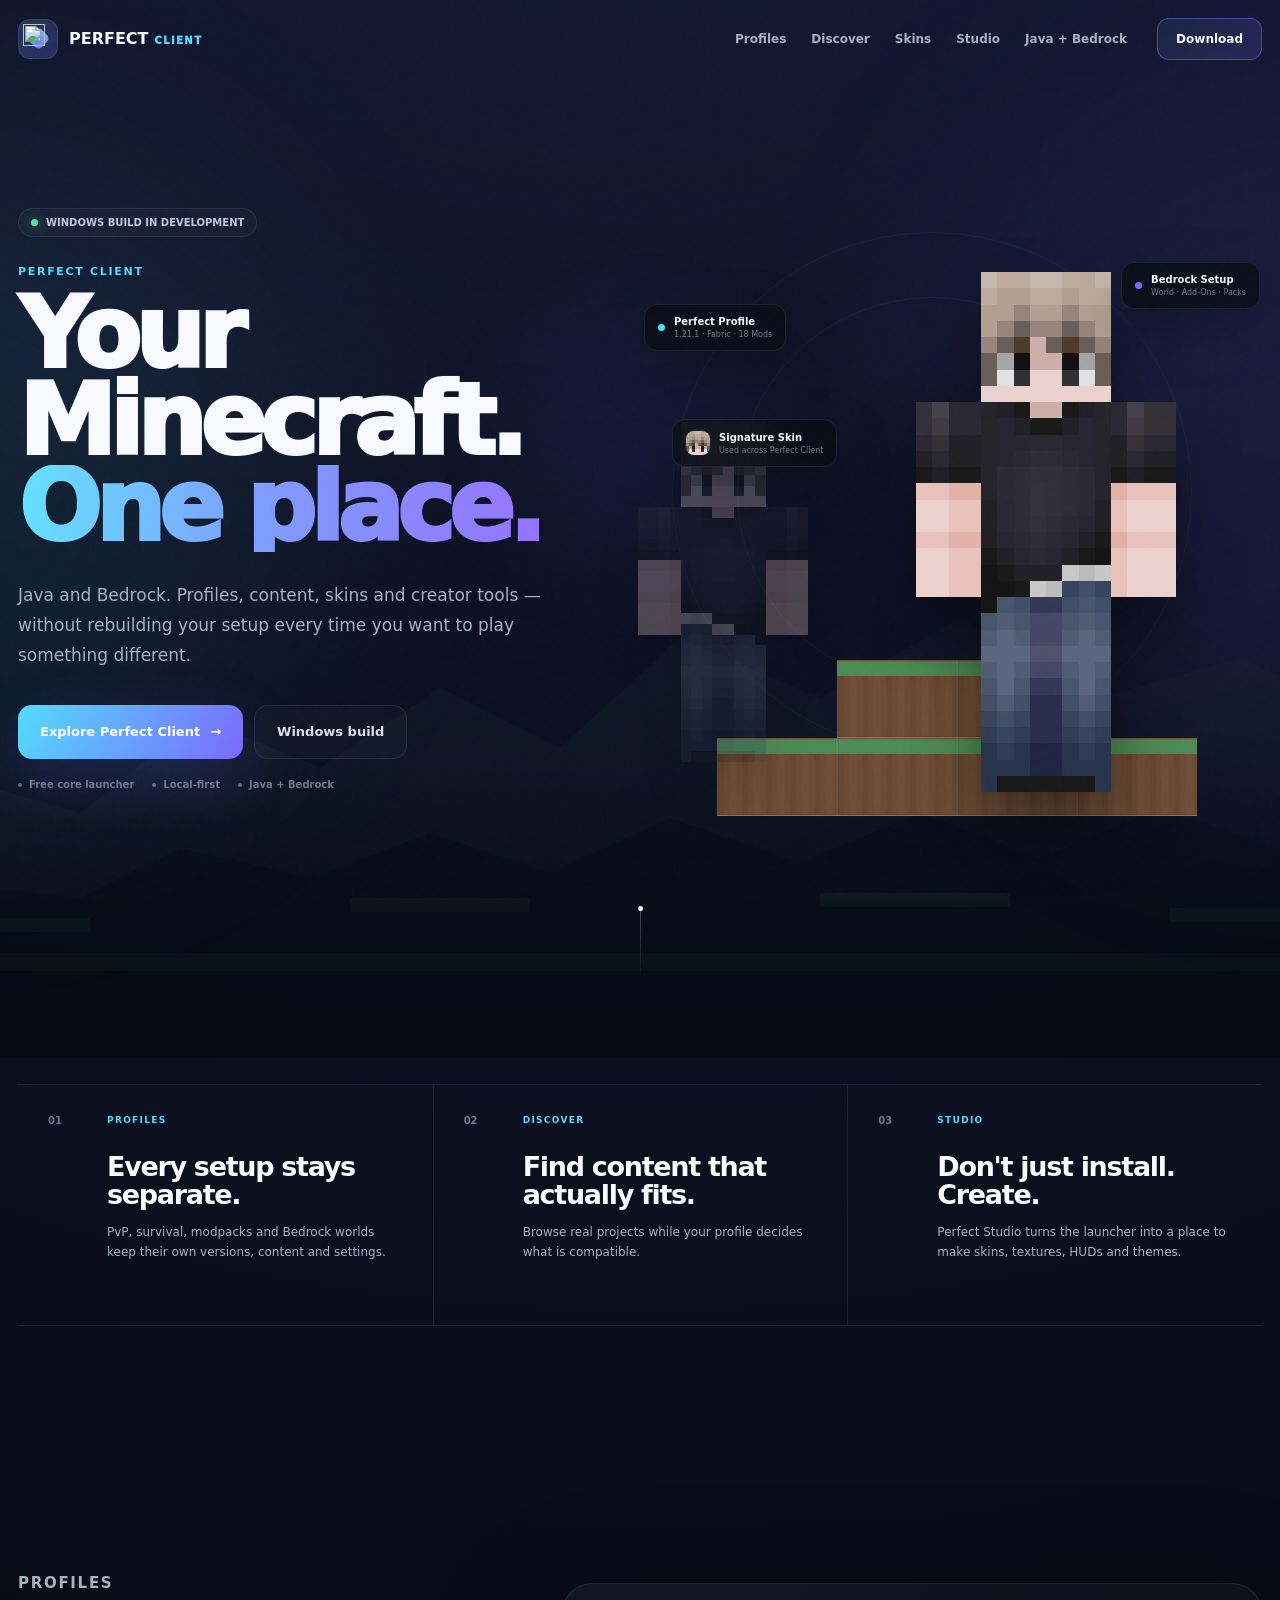
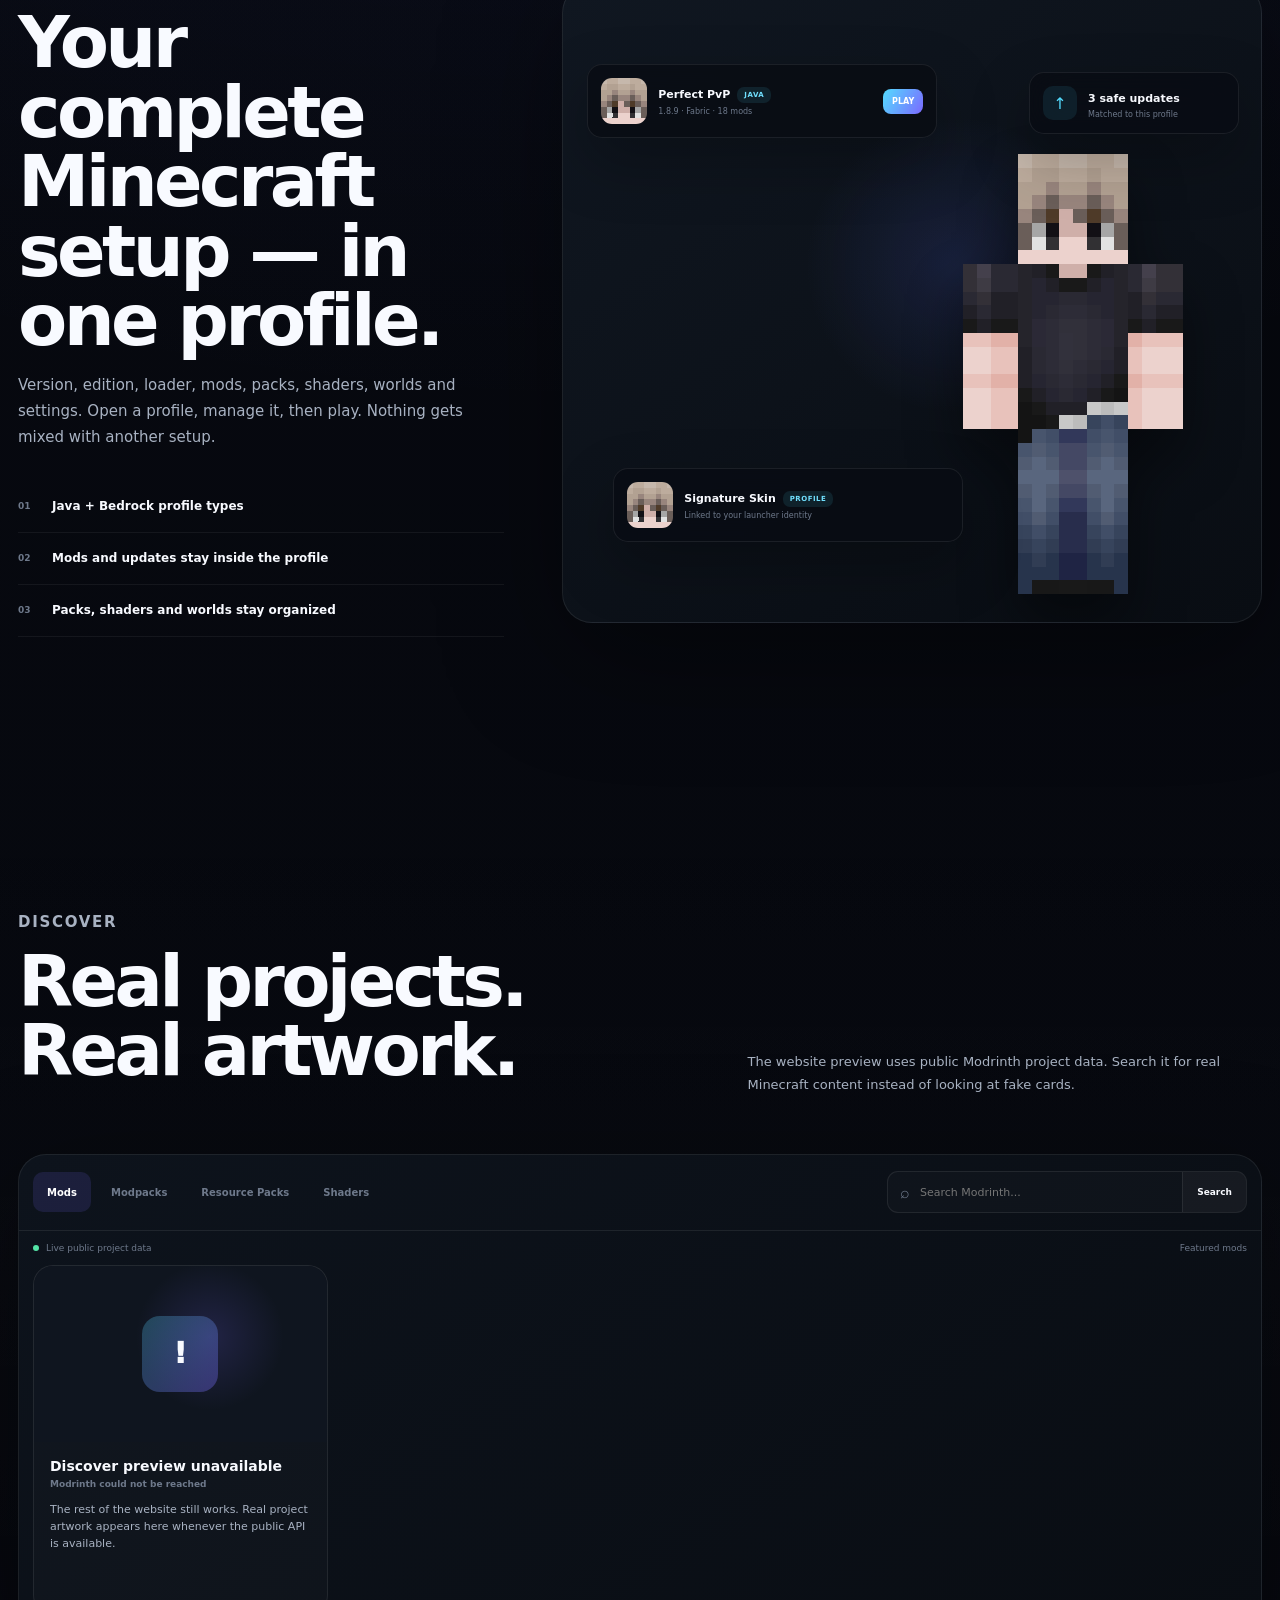
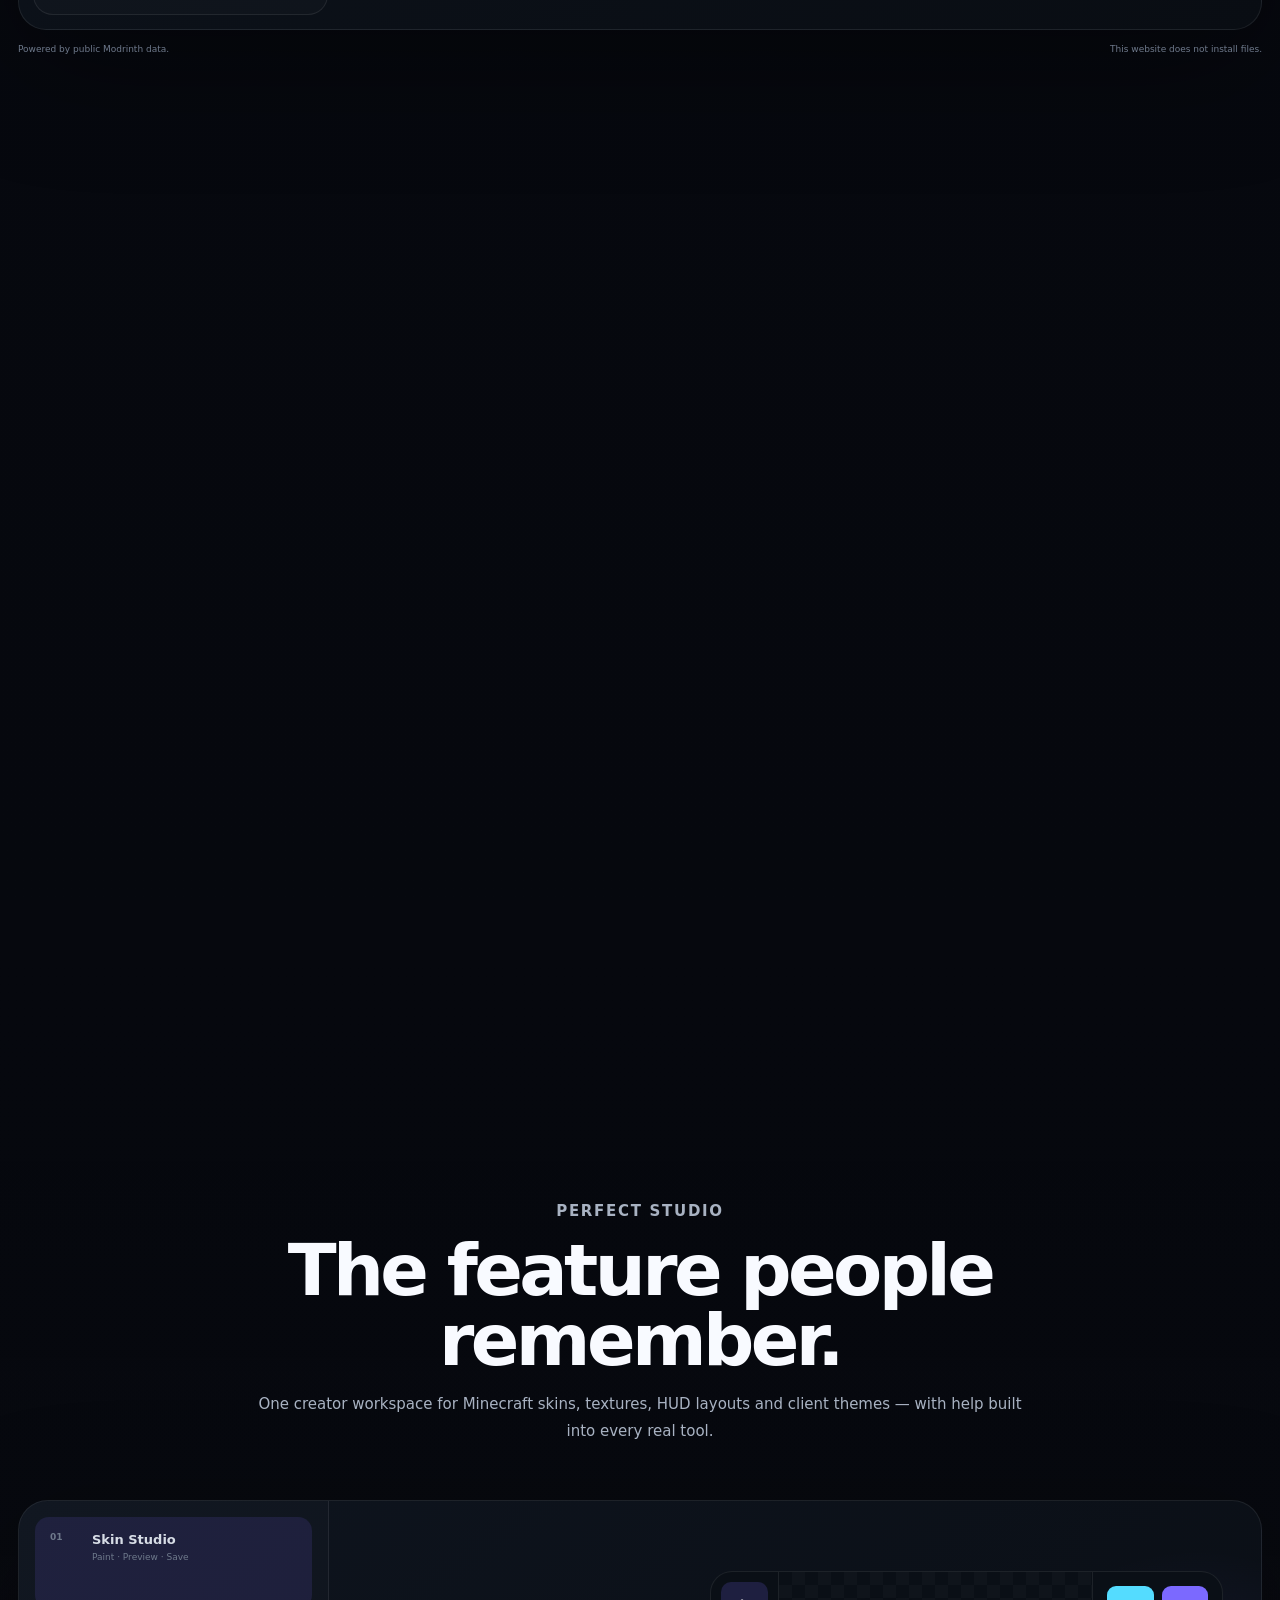
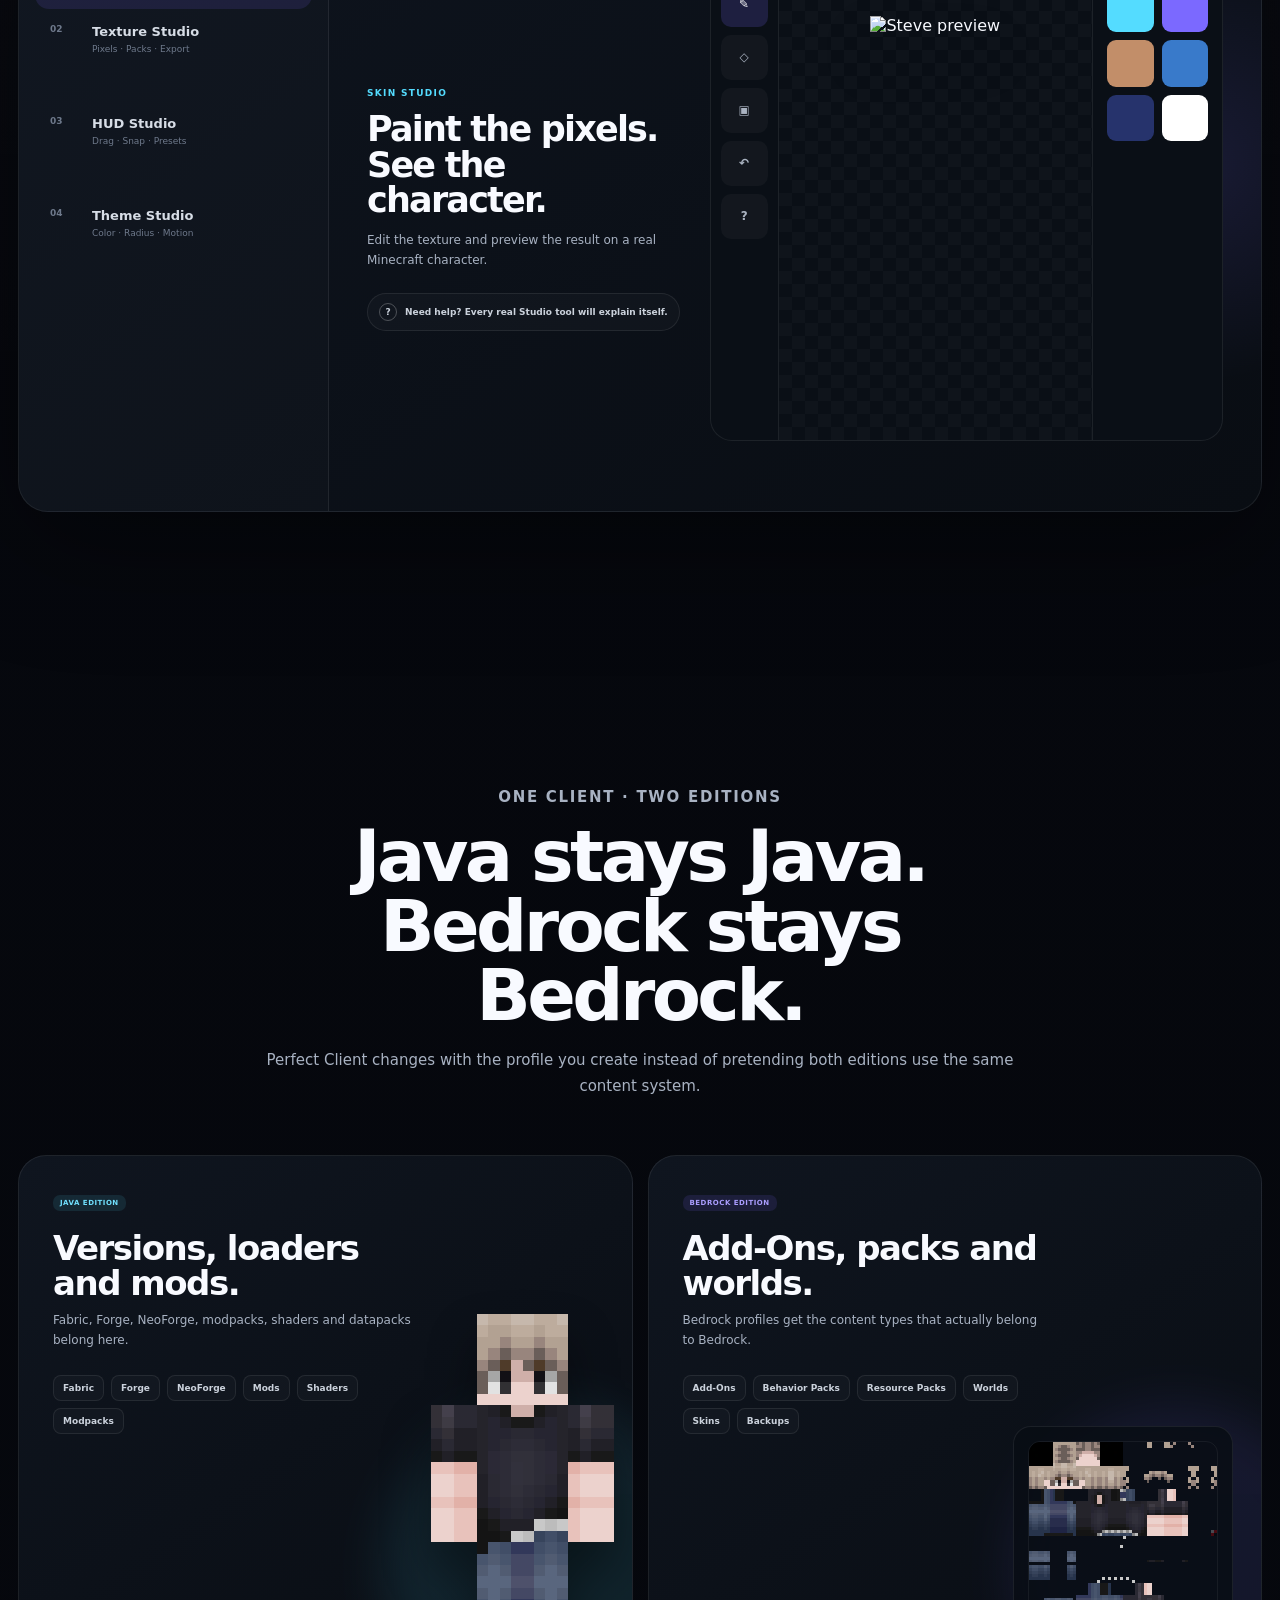
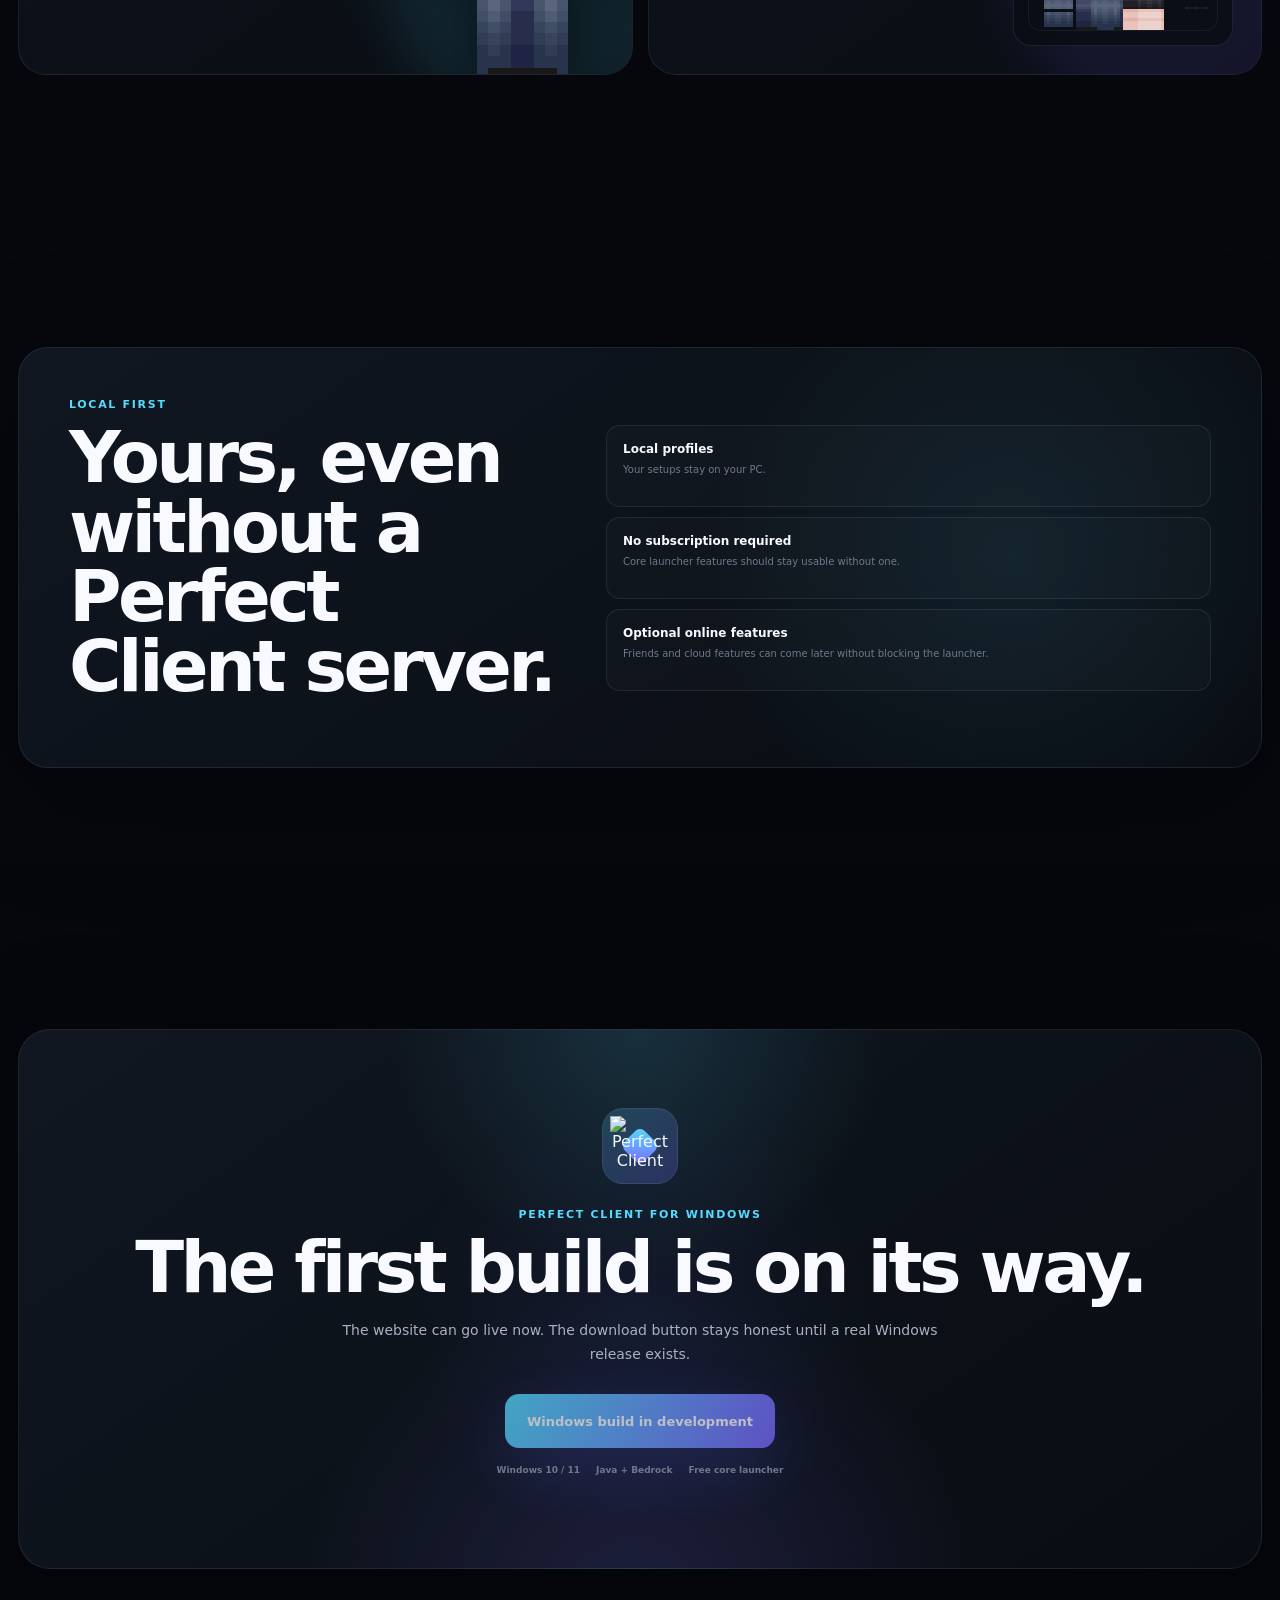
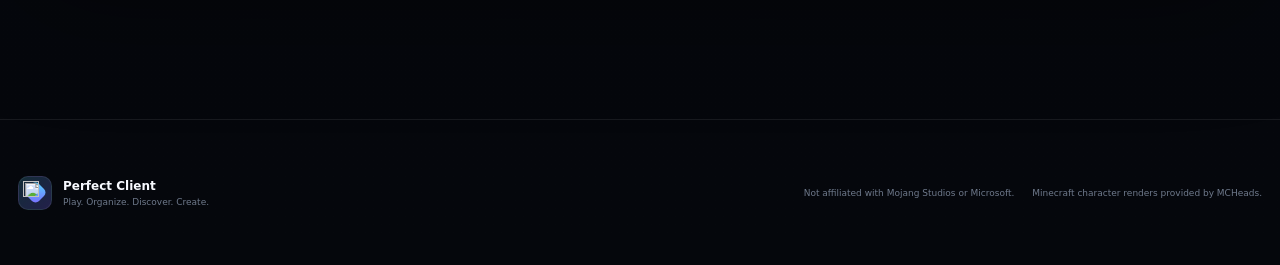
==== commit b70f3a54: "Add files via upload" ====
--- a/index.html
+++ b/index.html
@@ -90,36 +90,38 @@
           </div>
         </div>
 
+        
         <div class="hero-art reveal" id="heroArt">
           <div class="hero-orbit orbit-one" aria-hidden="true"></div>
           <div class="hero-orbit orbit-two" aria-hidden="true"></div>
 
           <img
-            class="hero-steve pixel-render parallax"
+            class="hero-custom hero-main parallax pixel-render"
             data-depth="1.00"
-            src="https://mc-heads.net/body/MHF_Steve/600/right"
-            alt="Minecraft Steve"
+            src="./assets/skin-body-front.png"
+            alt="Perfect Client signature skin"
           >
           <img
-            class="hero-alex pixel-render parallax"
-            data-depth=".45"
-            src="https://mc-heads.net/body/MHF_Alex/460/left"
-            alt="Minecraft Alex"
+            class="hero-custom hero-ghost parallax pixel-render"
+            data-depth=".40"
+            src="./assets/skin-body-mirror.png"
+            alt=""
+            aria-hidden="true"
           >
 
           <div class="floating-card card-java parallax" data-depth=".18">
             <span class="dot cyan"></span>
-            <div><strong>Java</strong><small>Fabric · Mods · Shaders</small></div>
+            <div><strong>Perfect Profile</strong><small>1.21.1 · Fabric · 18 Mods</small></div>
           </div>
 
           <div class="floating-card card-bedrock parallax" data-depth=".12">
             <span class="dot purple"></span>
-            <div><strong>Bedrock</strong><small>Add-Ons · Packs · Worlds</small></div>
+            <div><strong>Bedrock Setup</strong><small>World · Add-Ons · Packs</small></div>
           </div>
 
           <div class="floating-card card-profile parallax" data-depth=".20">
-            <span class="diamond">◆</span>
-            <div><strong>Perfect Survival</strong><small>34 mods · ready to play</small></div>
+            <img class="floating-avatar" src="./assets/skin-head.png" alt="">
+            <div><strong>Signature Skin</strong><small>Used across Perfect Client</small></div>
           </div>
 
           <div class="voxel-stack" aria-hidden="true">
@@ -179,12 +181,13 @@
           </div>
         </div>
 
+        
         <div class="profile-visual reveal">
           <div class="profile-backdrop"></div>
-          <img class="profile-steve pixel-render" src="https://mc-heads.net/body/MHF_Steve/520/right" alt="Steve">
+          <img class="profile-skin pixel-render" src="./assets/skin-body-front.png" alt="Perfect Client signature skin">
 
           <article class="profile-card profile-main">
-            <img src="https://mc-heads.net/avatar/MHF_Steve/96" alt="">
+            <img src="./assets/skin-head.png" alt="">
             <div class="profile-text">
               <div class="profile-title-row"><strong>Perfect PvP</strong><span class="tag java">JAVA</span></div>
               <span>1.8.9 · Fabric · 18 mods</span>
@@ -193,10 +196,10 @@
           </article>
 
           <article class="profile-card profile-secondary">
-            <img src="https://mc-heads.net/avatar/MHF_Alex/96" alt="">
+            <img src="./assets/skin-head.png" alt="">
             <div class="profile-text">
-              <div class="profile-title-row"><strong>Bedrock Survival</strong><span class="tag bedrock">BEDROCK</span></div>
-              <span>5 Add-Ons · 2 packs · world linked</span>
+              <div class="profile-title-row"><strong>Signature Skin</strong><span class="tag java">PROFILE</span></div>
+              <span>Linked to your launcher identity</span>
             </div>
           </article>
 
@@ -275,17 +278,25 @@
           </div>
         </div>
 
+        
         <div class="skin-stage reveal">
           <div class="skin-grid-bg"></div>
           <div class="skin-aura cyan-aura"></div>
           <div class="skin-aura purple-aura"></div>
 
-          <img class="skin-steve pixel-render" src="https://mc-heads.net/body/MHF_Steve/560/right" alt="Steve skin">
-          <img class="skin-alex pixel-render" src="https://mc-heads.net/body/MHF_Alex/490/left" alt="Alex skin">
+          <img class="skin-custom pixel-render" src="./assets/skin-body-front.png" alt="Your custom skin">
+          <div class="skin-texture-card">
+            <div class="texture-label">
+              <span>PNG PREVIEW</span>
+              <strong>Imported launcher skin</strong>
+              <small>64×64 classic layout</small>
+            </div>
+            <img class="skin-texture pixel-render" src="./assets/custom-skin.png" alt="Custom skin texture">
+          </div>
 
           <div class="skin-info-card">
             <span>ACTIVE SKIN</span>
-            <strong>Classic Steve</strong>
+            <strong>Launcher Signature Skin</strong>
             <small>Classic · 64×64</small>
           </div>
         </div>
@@ -334,6 +345,7 @@
           </p>
         </div>
 
+        
         <div class="edition-grid">
           <article class="edition-card java-edition reveal">
             <div class="edition-copy">
@@ -344,7 +356,7 @@
                 <span>Fabric</span><span>Forge</span><span>NeoForge</span><span>Mods</span><span>Shaders</span><span>Modpacks</span>
               </div>
             </div>
-            <img class="edition-steve pixel-render" src="https://mc-heads.net/body/MHF_Steve/500/right" alt="Steve for Java">
+            <img class="edition-skin pixel-render" src="./assets/skin-body-front.png" alt="Custom launcher skin for Java">
           </article>
 
           <article class="edition-card bedrock-edition reveal">
@@ -356,7 +368,9 @@
                 <span>Add-Ons</span><span>Behavior Packs</span><span>Resource Packs</span><span>Worlds</span><span>Skins</span><span>Backups</span>
               </div>
             </div>
-            <img class="edition-steve pixel-render" src="https://mc-heads.net/body/MHF_Alex/470/left" alt="Alex for Bedrock">
+            <div class="edition-texture-box">
+              <img class="pixel-render" src="./assets/custom-skin.png" alt="Custom skin texture">
+            </div>
           </article>
         </div>
       </div>
--- a/styles.css
+++ b/styles.css
@@ -479,3 +479,55 @@
   .reveal{opacity:1;transform:none}
   .mouse-glow{display:none}
 }
+
+
+/* v2 skin asset usage */
+.floating-avatar{
+  width:24px;height:24px;border-radius:8px;image-rendering:pixelated;object-fit:cover;
+  box-shadow:0 0 0 1px rgba(255,255,255,.06)
+}
+.hero-custom{
+  position:absolute;width:auto;z-index:4;
+  filter:drop-shadow(0 35px 32px rgba(0,0,0,.45))
+}
+.hero-main{height:520px;right:86px;bottom:52px}
+.hero-ghost{
+  height:340px;left:36px;bottom:82px;z-index:2;opacity:.28;
+  filter:drop-shadow(0 26px 24px rgba(0,0,0,.35))
+}
+.profile-skin{position:absolute;height:440px;width:auto;right:78px;bottom:28px;filter:drop-shadow(0 30px 28px rgba(0,0,0,.42))}
+.skin-custom{position:absolute;height:470px;width:auto;left:88px;bottom:0;z-index:2;filter:drop-shadow(0 28px 24px rgba(0,0,0,.42))}
+.skin-texture-card{
+  position:absolute;right:36px;bottom:40px;z-index:3;
+  width:300px;padding:18px;
+  border:1px solid var(--border);border-radius:18px;
+  background:rgba(9,13,20,.82);backdrop-filter:blur(18px)
+}
+.texture-label span{display:block;color:var(--muted);font-size:8px;font-weight:900;letter-spacing:1px}
+.texture-label strong{display:block;margin-top:8px;font-size:13px}
+.texture-label small{display:block;margin-top:4px;color:var(--muted);font-size:9px}
+.skin-texture{
+  width:100%;margin-top:14px;border-radius:12px;
+  border:1px solid rgba(255,255,255,.06);background:rgba(255,255,255,.03)
+}
+.edition-skin{position:absolute;width:auto;height:365px;right:18px;bottom:-5px;z-index:2;filter:drop-shadow(0 28px 24px rgba(0,0,0,.4))}
+.edition-texture-box{
+  position:absolute;right:28px;bottom:28px;z-index:2;
+  width:220px;padding:14px;border:1px solid var(--border);border-radius:18px;
+  background:rgba(9,13,20,.86)
+}
+.edition-texture-box img{width:100%;border-radius:12px;border:1px solid rgba(255,255,255,.06)}
+
+@media(max-width:820px){
+  .hero-main{height:420px;right:35px}
+  .hero-ghost{height:260px;left:2px}
+}
+@media(max-width:620px){
+  .hero-main{height:330px;right:10px}
+  .hero-ghost{height:210px;left:-22px}
+  .profile-skin{height:300px;right:0}
+  .skin-custom{height:350px;left:4px}
+  .skin-texture-card{position:absolute;right:12px;bottom:16px;width:180px;padding:12px}
+  .edition-skin{height:300px;right:0}
+  .edition-texture-box{width:170px;right:12px;bottom:12px}
+}
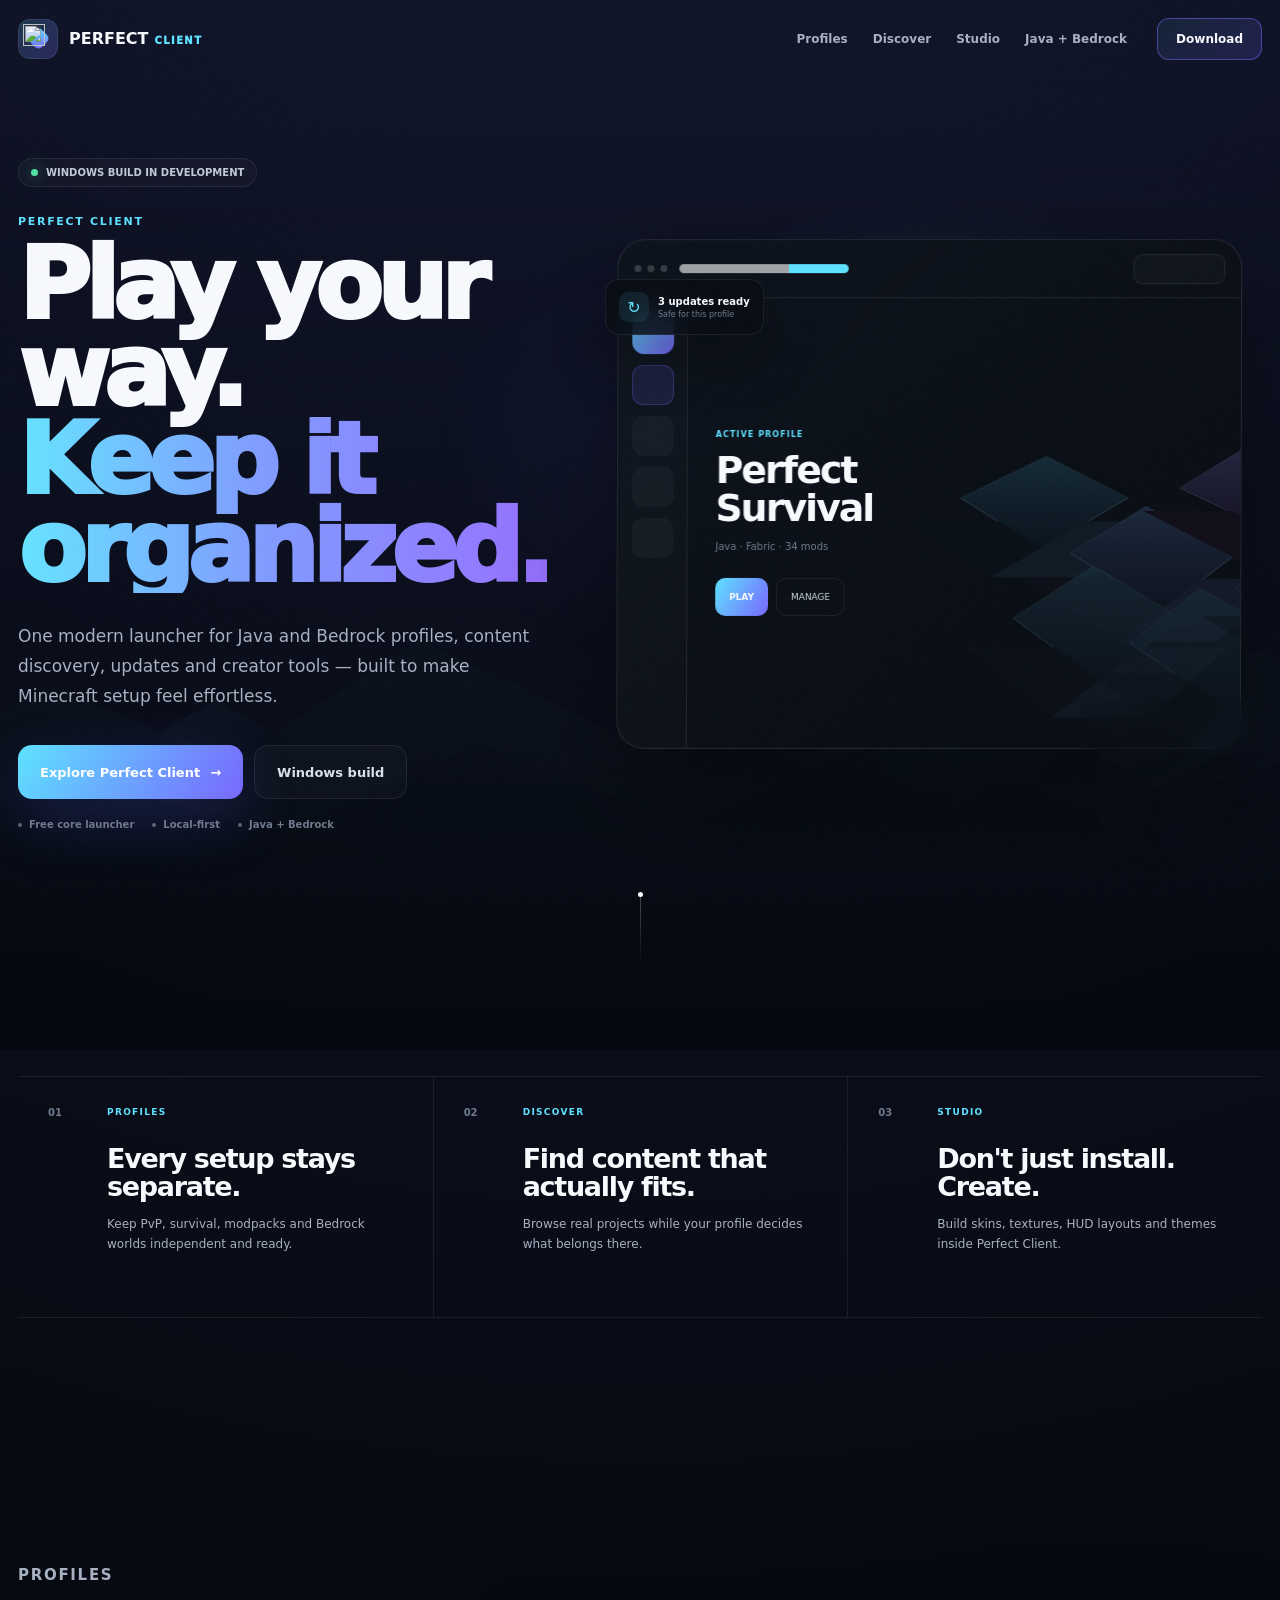
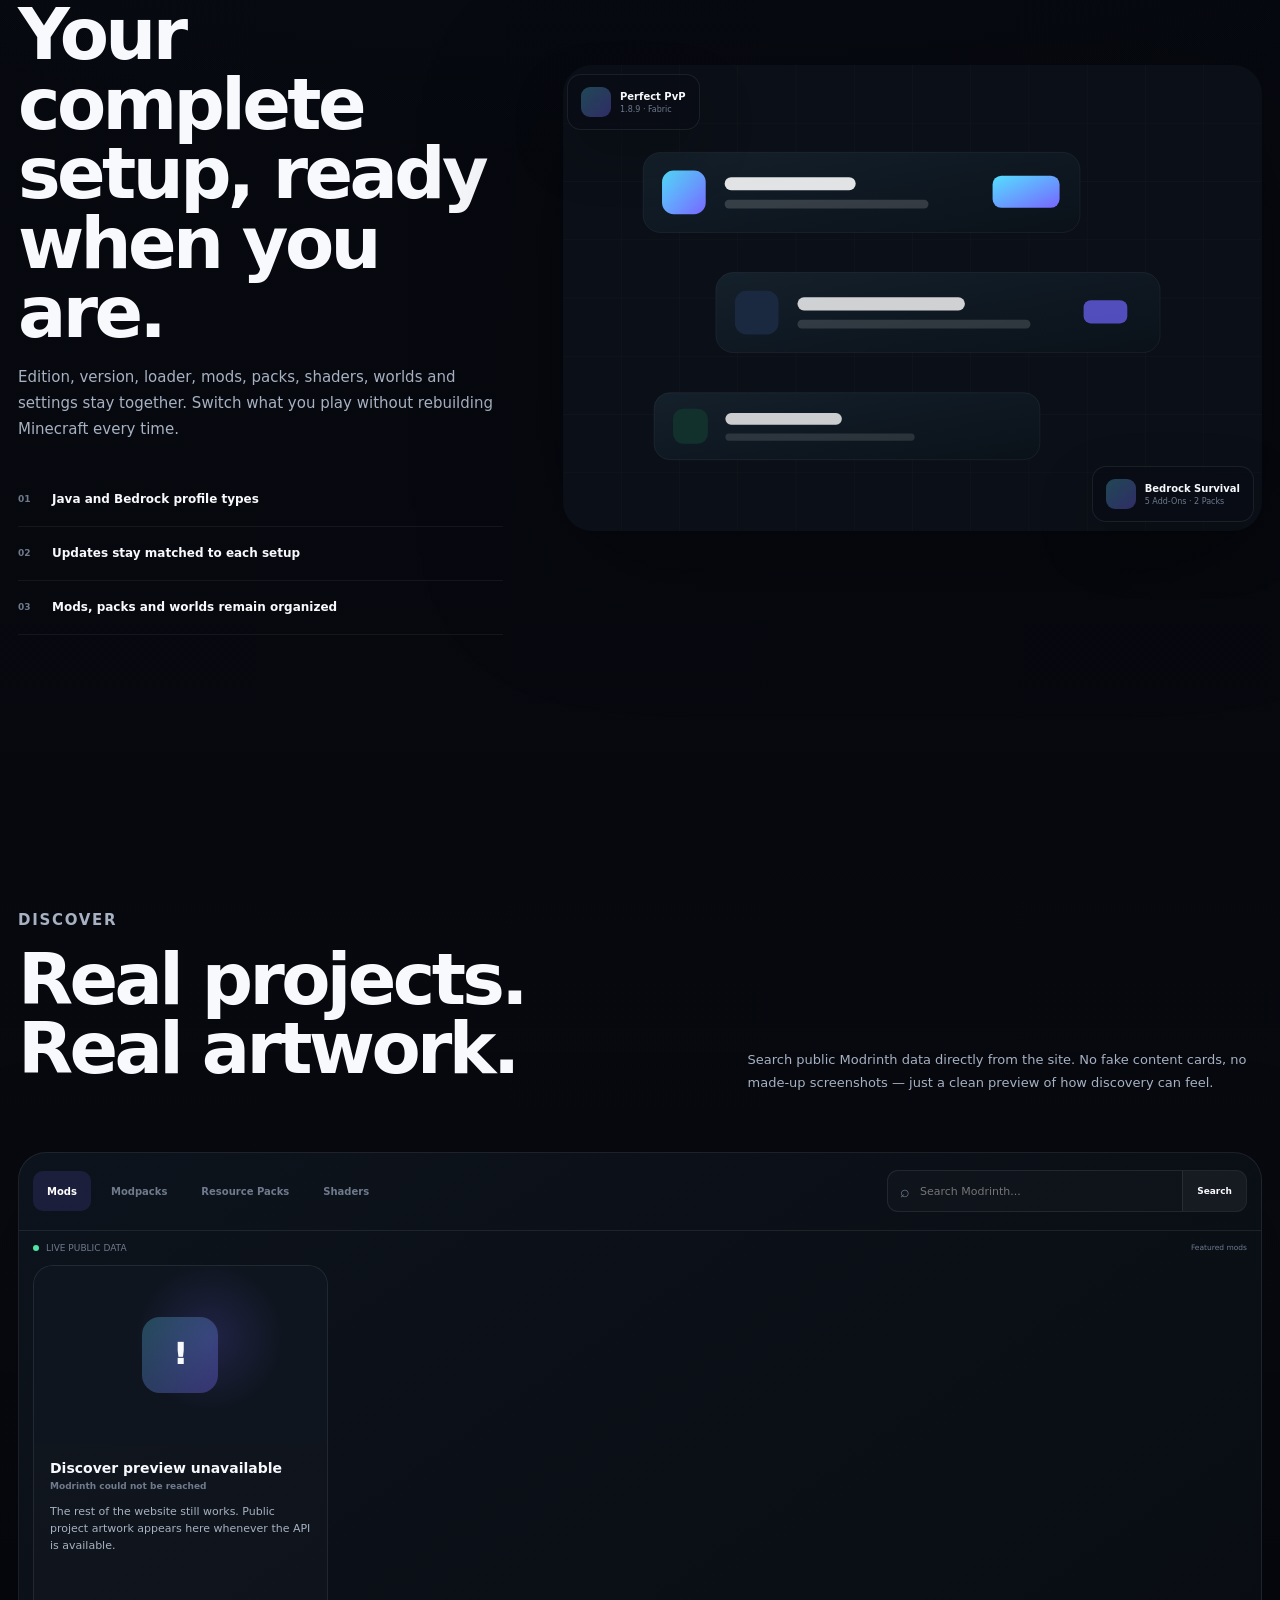
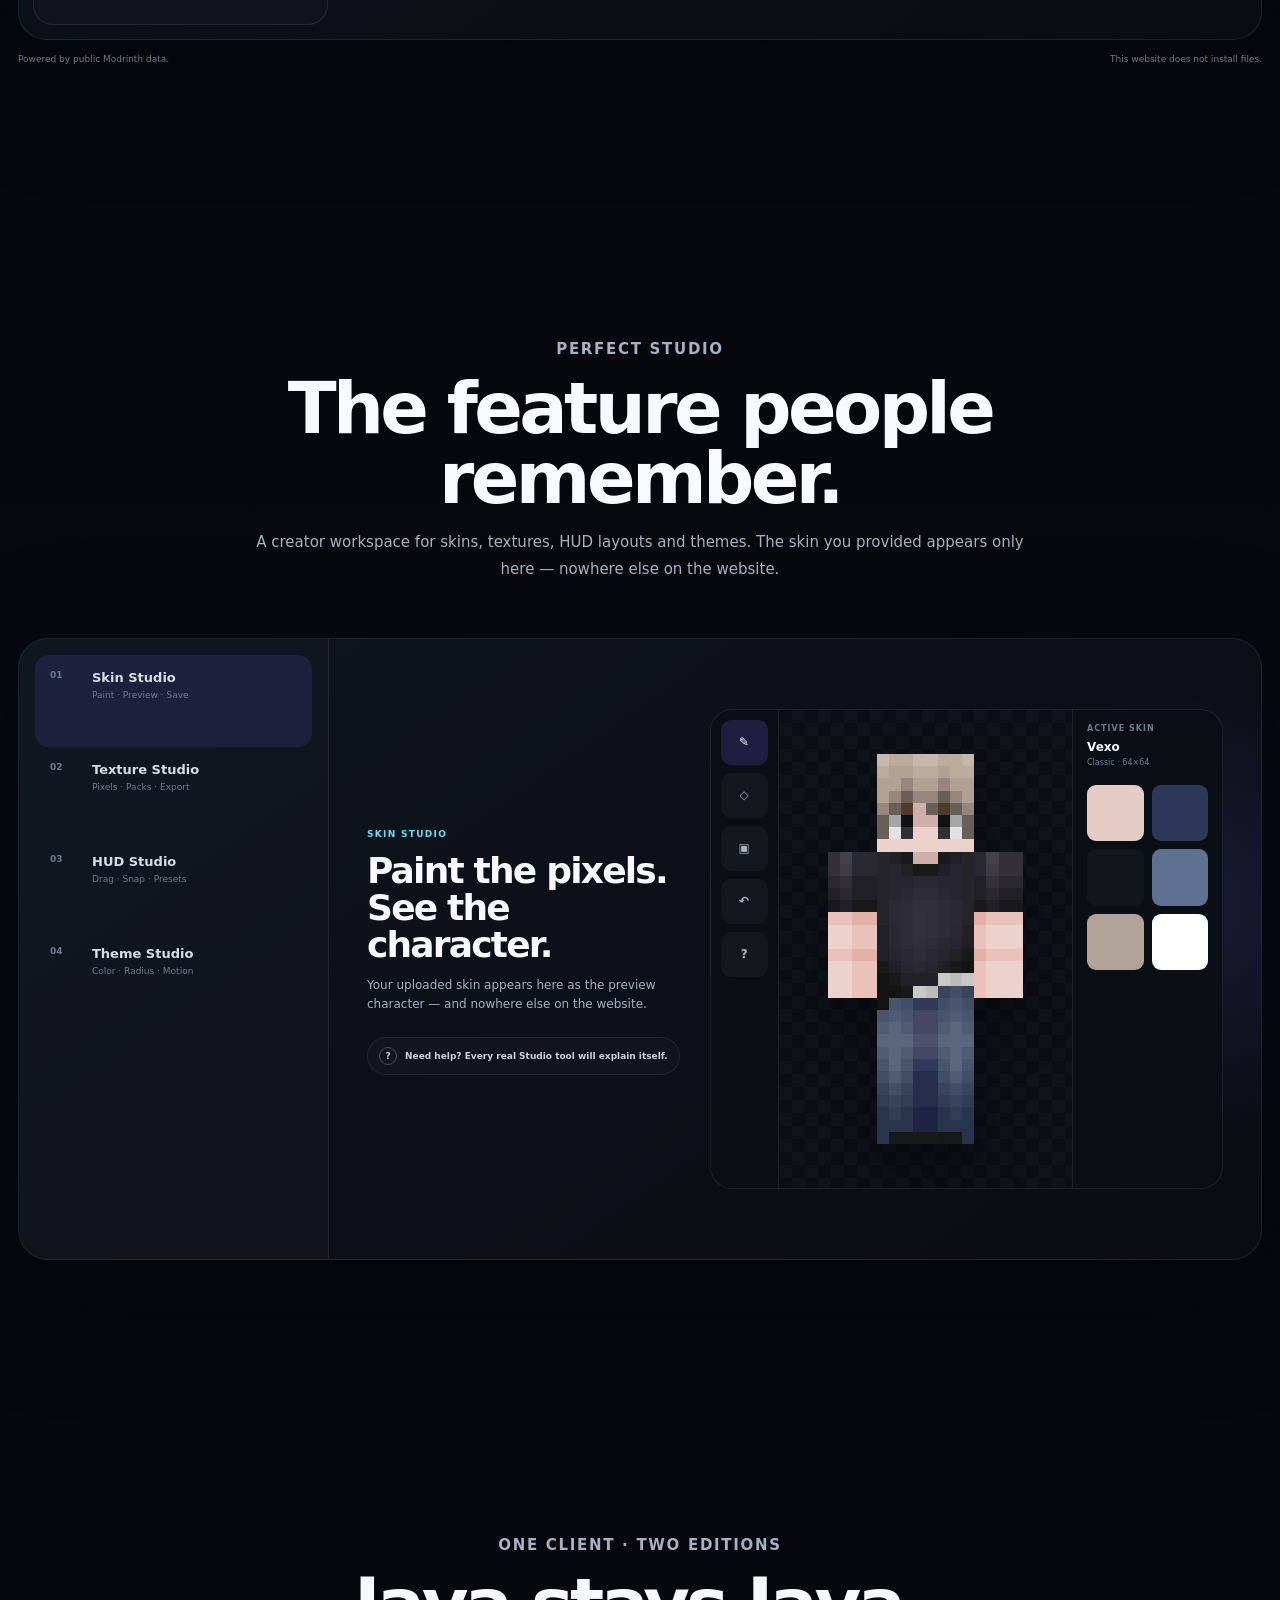
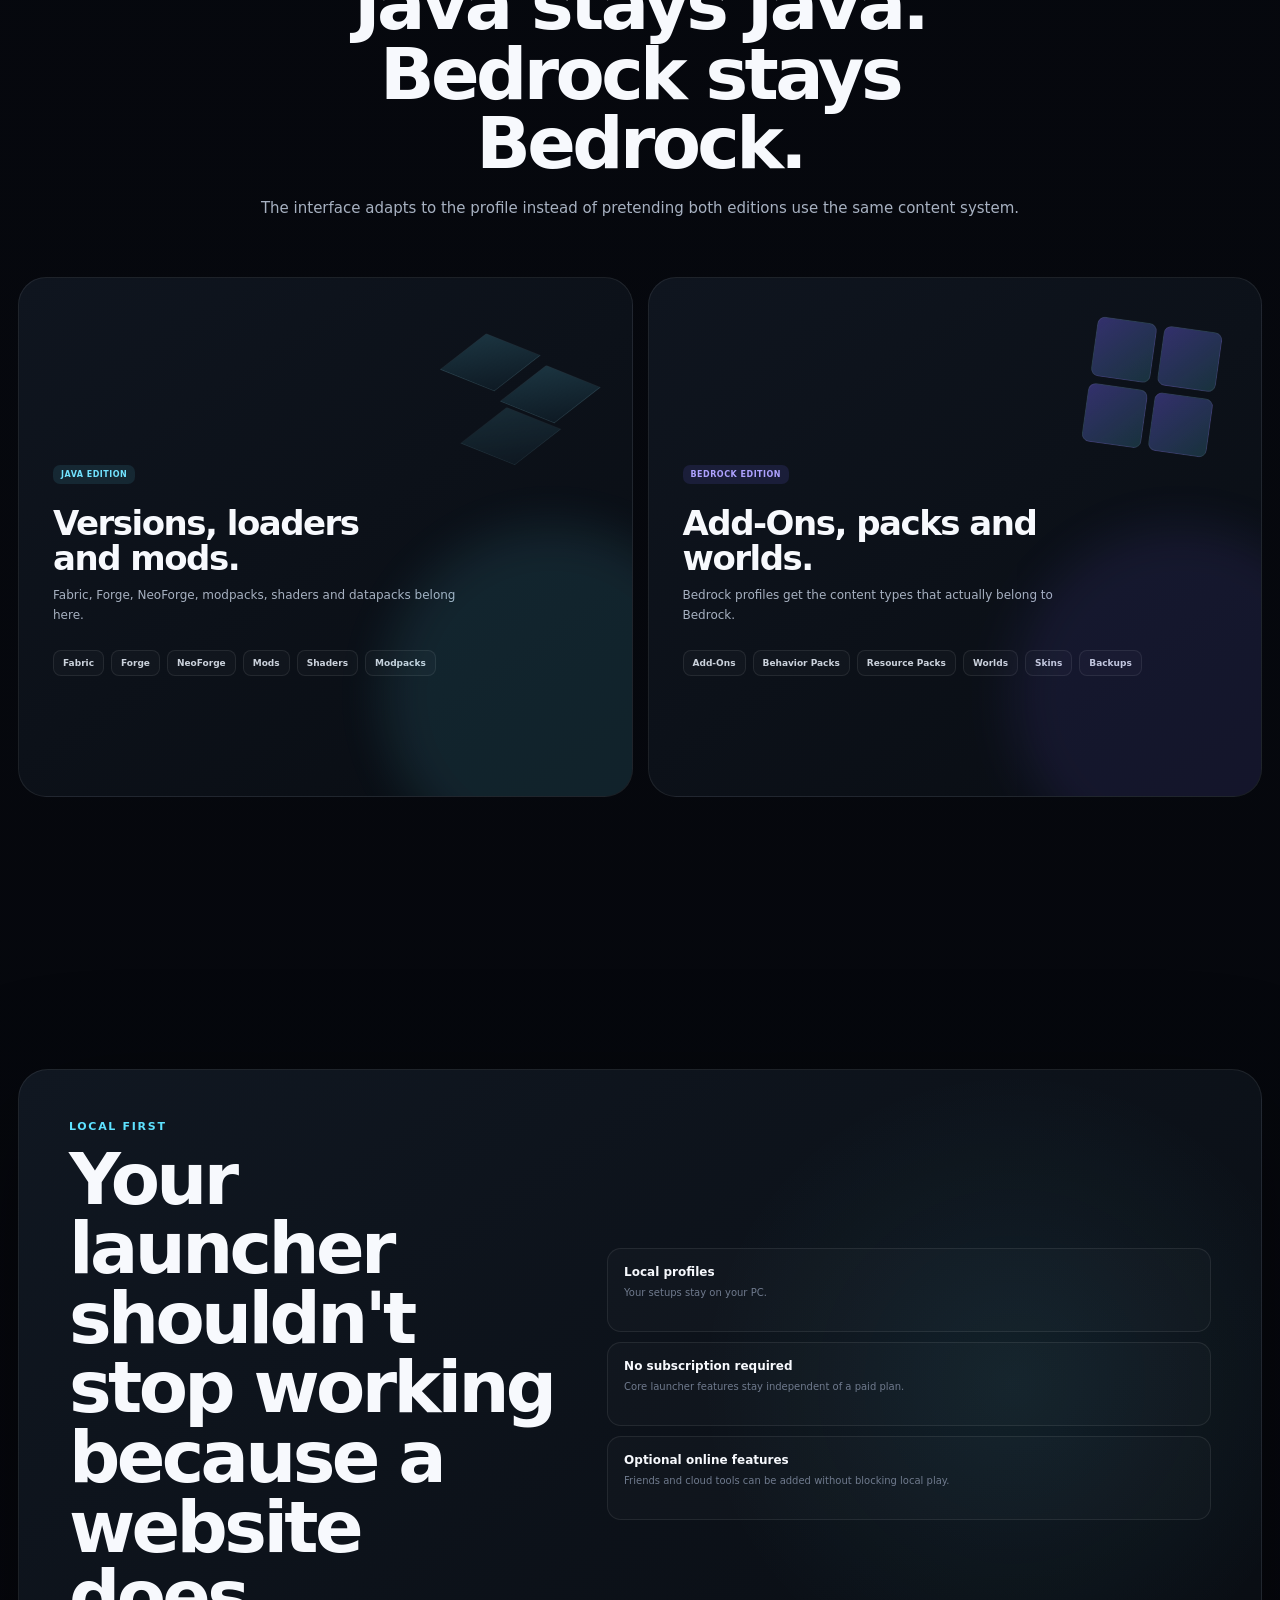
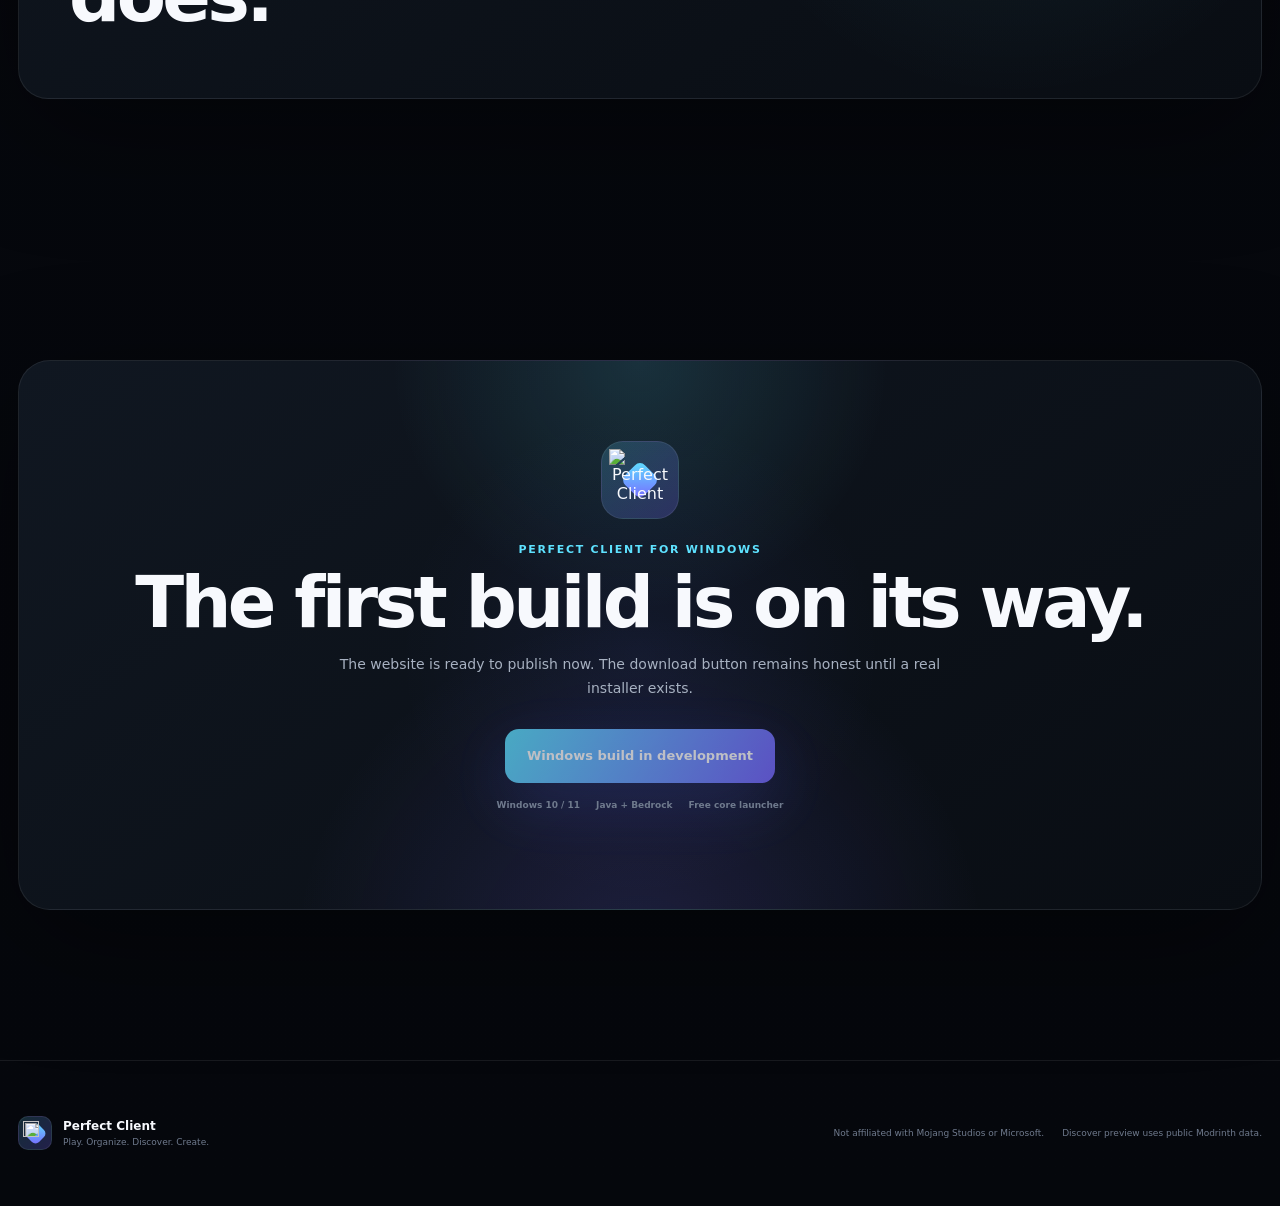
==== commit 2de62e48: "Add files via upload" ====
--- a/index.html
+++ b/index.html
@@ -5,16 +5,15 @@
   <meta name="viewport" content="width=device-width,initial-scale=1,viewport-fit=cover">
   <meta name="theme-color" content="#05070c">
   <meta name="color-scheme" content="dark">
-  <meta name="description" content="Perfect Client — Java and Bedrock profiles, real content discovery, skins and creator tools in one modern Minecraft launcher.">
+  <meta name="description" content="Perfect Client — profiles, real content discovery and creator tools for Java and Bedrock.">
   <meta property="og:title" content="Perfect Client — Your Minecraft. One place.">
-  <meta property="og:description" content="Profiles. Discover. Skins. Studio. Java + Bedrock.">
+  <meta property="og:description" content="Profiles. Discover. Studio. Java + Bedrock.">
   <meta property="og:type" content="website">
   <meta property="og:image" content="./assets/social-card.svg">
   <meta name="twitter:card" content="summary_large_image">
 
-  <link rel="icon" href="./assets/brand-fallback.svg">
-  <link rel="preconnect" href="https://mc-heads.net">
-  <link rel="preconnect" href="https://cdn.modrinth.com">
+  <link rel="icon" href="./assets/brand.svg">
+  <link rel="preload" href="./assets/hero-voxel.svg" as="image">
   <link rel="stylesheet" href="./styles.css">
   <script defer src="./app.js"></script>
 
@@ -22,28 +21,26 @@
 </head>
 <body>
   <div class="noise" aria-hidden="true"></div>
-  <div class="mouse-glow" id="mouseGlow" aria-hidden="true"></div>
+  <div class="cursor-glow" id="cursorGlow" aria-hidden="true"></div>
+  <div class="scroll-progress" id="scrollProgress" aria-hidden="true"></div>
 
   <header class="site-header" id="siteHeader">
     <div class="shell header-inner">
-      <a class="brand" href="#top" aria-label="Perfect Client home">
+      <a class="brand" href="#top" aria-label="Perfect Client">
         <span class="brand-mark">
-          <img src="./logo.png" data-fallback="./assets/brand-fallback.svg" alt="">
+          <img src="./logo.png" data-fallback="./assets/brand.svg" alt="">
         </span>
-        <span class="brand-wordmark">
-          <strong>PERFECT</strong><span>CLIENT</span>
-        </span>
+        <span class="wordmark"><strong>PERFECT</strong><span>CLIENT</span></span>
       </a>
 
       <nav class="nav-links" aria-label="Main navigation">
         <a href="#profiles">Profiles</a>
         <a href="#discover">Discover</a>
-        <a href="#skins">Skins</a>
         <a href="#studio">Studio</a>
         <a href="#editions">Java + Bedrock</a>
       </nav>
 
-      <div class="header-actions">
+      <div class="nav-actions">
         <a id="headerGithub" class="header-link hidden" target="_blank" rel="noreferrer">GitHub</a>
         <a class="nav-cta" href="#download">Download</a>
       </div>
@@ -52,80 +49,84 @@
 
   <main id="top">
     <section class="hero">
-      <div class="hero-background" aria-hidden="true"></div>
-      <div class="hero-light hero-light-one" aria-hidden="true"></div>
-      <div class="hero-light hero-light-two" aria-hidden="true"></div>
-
-      <div class="shell hero-layout">
+      <div class="hero-bg" aria-hidden="true"></div>
+
+      <div class="shell hero-grid">
         <div class="hero-copy reveal">
-          <div class="status-pill">
-            <span class="status-dot"></span>
-            WINDOWS BUILD IN DEVELOPMENT
-          </div>
-
+          <div class="status-pill"><span></span>WINDOWS BUILD IN DEVELOPMENT</div>
           <p class="eyebrow">PERFECT CLIENT</p>
 
           <h1>
-            Your Minecraft.
-            <span>One place.</span>
+            Play your way.
+            <span>Keep it organized.</span>
           </h1>
 
           <p class="hero-lead">
-            Java and Bedrock. Profiles, content, skins and creator tools —
-            without rebuilding your setup every time you want to play something different.
+            One modern launcher for Java and Bedrock profiles, content discovery,
+            updates and creator tools — built to make Minecraft setup feel effortless.
           </p>
 
           <div class="hero-actions">
-            <a class="button primary" href="#profiles">
-              Explore Perfect Client
-              <span aria-hidden="true">→</span>
-            </a>
+            <a class="button primary" href="#profiles">Explore Perfect Client <span>→</span></a>
             <a class="button secondary" href="#download">Windows build</a>
           </div>
 
-          <div class="trust-row">
+          <div class="hero-meta">
             <span>Free core launcher</span>
             <span>Local-first</span>
             <span>Java + Bedrock</span>
           </div>
         </div>
 
-        
-        <div class="hero-art reveal" id="heroArt">
-          <div class="hero-orbit orbit-one" aria-hidden="true"></div>
-          <div class="hero-orbit orbit-two" aria-hidden="true"></div>
-
-          <img
-            class="hero-custom hero-main parallax pixel-render"
-            data-depth="1.00"
-            src="./assets/skin-body-front.png"
-            alt="Perfect Client signature skin"
-          >
-          <img
-            class="hero-custom hero-ghost parallax pixel-render"
-            data-depth=".40"
-            src="./assets/skin-body-mirror.png"
-            alt=""
-            aria-hidden="true"
-          >
-
-          <div class="floating-card card-java parallax" data-depth=".18">
-            <span class="dot cyan"></span>
-            <div><strong>Perfect Profile</strong><small>1.21.1 · Fabric · 18 Mods</small></div>
-          </div>
-
-          <div class="floating-card card-bedrock parallax" data-depth=".12">
-            <span class="dot purple"></span>
-            <div><strong>Bedrock Setup</strong><small>World · Add-Ons · Packs</small></div>
-          </div>
-
-          <div class="floating-card card-profile parallax" data-depth=".20">
-            <img class="floating-avatar" src="./assets/skin-head.png" alt="">
-            <div><strong>Signature Skin</strong><small>Used across Perfect Client</small></div>
-          </div>
-
-          <div class="voxel-stack" aria-hidden="true">
-            <i></i><i></i><i></i><i></i><i></i><i></i>
+        <div class="hero-showcase reveal" id="heroShowcase">
+          <div class="showcase-glow"></div>
+          <div class="showcase-frame parallax" data-depth=".15">
+            <div class="showcase-top">
+              <div class="window-dots"><i></i><i></i><i></i></div>
+              <div class="fake-address"></div>
+              <div class="fake-status"></div>
+            </div>
+
+            <div class="showcase-main">
+              <aside class="showcase-rail">
+                <span class="rail-logo"></span>
+                <span class="rail-item active"></span>
+                <span class="rail-item"></span>
+                <span class="rail-item"></span>
+                <span class="rail-item"></span>
+              </aside>
+
+              <div class="showcase-content">
+                <div class="showcase-copy">
+                  <p>ACTIVE PROFILE</p>
+                  <h2>Perfect Survival</h2>
+                  <span>Java · Fabric · 34 mods</span>
+                  <div class="showcase-actions">
+                    <b>PLAY</b>
+                    <i>MANAGE</i>
+                  </div>
+                </div>
+
+                <div class="showcase-art">
+                  <div class="voxel cube-a"></div>
+                  <div class="voxel cube-b"></div>
+                  <div class="voxel cube-c"></div>
+                  <div class="voxel cube-d"></div>
+                  <div class="voxel cube-e"></div>
+                  <div class="voxel cube-f"></div>
+                </div>
+              </div>
+            </div>
+          </div>
+
+          <div class="hero-float card-one parallax" data-depth=".4">
+            <span class="float-icon">↻</span>
+            <div><strong>3 updates ready</strong><small>Safe for this profile</small></div>
+          </div>
+
+          <div class="hero-float card-two parallax" data-depth=".28">
+            <span class="float-icon purple">✦</span>
+            <div><strong>Perfect Studio</strong><small>Skin · Texture · HUD · Theme</small></div>
           </div>
         </div>
       </div>
@@ -140,7 +141,7 @@
           <div>
             <p>PROFILES</p>
             <h2>Every setup stays separate.</h2>
-            <span>PvP, survival, modpacks and Bedrock worlds keep their own versions, content and settings.</span>
+            <span>Keep PvP, survival, modpacks and Bedrock worlds independent and ready.</span>
           </div>
         </article>
 
@@ -149,7 +150,7 @@
           <div>
             <p>DISCOVER</p>
             <h2>Find content that actually fits.</h2>
-            <span>Browse real projects while your profile decides what is compatible.</span>
+            <span>Browse real projects while your profile decides what belongs there.</span>
           </div>
         </article>
 
@@ -158,55 +159,33 @@
           <div>
             <p>STUDIO</p>
             <h2>Don't just install. Create.</h2>
-            <span>Perfect Studio turns the launcher into a place to make skins, textures, HUDs and themes.</span>
+            <span>Build skins, textures, HUD layouts and themes inside Perfect Client.</span>
           </div>
         </article>
       </div>
     </section>
 
-    <section class="section profile-section" id="profiles">
+    <section class="section" id="profiles">
       <div class="shell profile-layout">
         <div class="section-copy reveal">
           <p class="eyebrow">PROFILES</p>
-          <h2>Your complete Minecraft setup — in one profile.</h2>
-          <p>
-            Version, edition, loader, mods, packs, shaders, worlds and settings.
-            Open a profile, manage it, then play. Nothing gets mixed with another setup.
+          <h2>Your complete setup, ready when you are.</h2>
+          <p>
+            Edition, version, loader, mods, packs, shaders, worlds and settings stay together.
+            Switch what you play without rebuilding Minecraft every time.
           </p>
 
           <div class="feature-list">
-            <div><span>01</span><strong>Java + Bedrock profile types</strong></div>
-            <div><span>02</span><strong>Mods and updates stay inside the profile</strong></div>
-            <div><span>03</span><strong>Packs, shaders and worlds stay organized</strong></div>
-          </div>
-        </div>
-
-        
+            <div><span>01</span><strong>Java and Bedrock profile types</strong></div>
+            <div><span>02</span><strong>Updates stay matched to each setup</strong></div>
+            <div><span>03</span><strong>Mods, packs and worlds remain organized</strong></div>
+          </div>
+        </div>
+
         <div class="profile-visual reveal">
-          <div class="profile-backdrop"></div>
-          <img class="profile-skin pixel-render" src="./assets/skin-body-front.png" alt="Perfect Client signature skin">
-
-          <article class="profile-card profile-main">
-            <img src="./assets/skin-head.png" alt="">
-            <div class="profile-text">
-              <div class="profile-title-row"><strong>Perfect PvP</strong><span class="tag java">JAVA</span></div>
-              <span>1.8.9 · Fabric · 18 mods</span>
-            </div>
-            <span class="play-pill">PLAY</span>
-          </article>
-
-          <article class="profile-card profile-secondary">
-            <img src="./assets/skin-head.png" alt="">
-            <div class="profile-text">
-              <div class="profile-title-row"><strong>Signature Skin</strong><span class="tag java">PROFILE</span></div>
-              <span>Linked to your launcher identity</span>
-            </div>
-          </article>
-
-          <article class="profile-update">
-            <span class="update-icon">↑</span>
-            <div><strong>3 safe updates</strong><small>Matched to this profile</small></div>
-          </article>
+          <img class="profile-art" src="./assets/profiles.svg" alt="Perfect Client profile interface preview">
+          <div class="profile-float profile-float-a"><i></i><span><strong>Perfect PvP</strong><small>1.8.9 · Fabric</small></span></div>
+          <div class="profile-float profile-float-b"><i></i><span><strong>Bedrock Survival</strong><small>5 Add-Ons · 2 Packs</small></span></div>
         </div>
       </div>
     </section>
@@ -219,30 +198,30 @@
             <h2>Real projects. Real artwork.</h2>
           </div>
           <p>
-            The website preview uses public Modrinth project data.
-            Search it for real Minecraft content instead of looking at fake cards.
-          </p>
-        </div>
-
-        <div class="discover-console reveal">
-          <div class="discover-topbar">
-            <div class="discover-tabs" role="tablist">
+            Search public Modrinth data directly from the site. No fake content cards,
+            no made-up screenshots — just a clean preview of how discovery can feel.
+          </p>
+        </div>
+
+        <div class="discover-shell reveal">
+          <div class="discover-toolbar">
+            <div class="discover-tabs">
               <button class="discover-tab active" data-type="mod" type="button">Mods</button>
               <button class="discover-tab" data-type="modpack" type="button">Modpacks</button>
               <button class="discover-tab" data-type="resourcepack" type="button">Resource Packs</button>
               <button class="discover-tab" data-type="shader" type="button">Shaders</button>
             </div>
 
-            <form class="discover-search" id="discoverForm">
+            <form id="discoverForm" class="discover-search">
               <span>⌕</span>
               <input id="discoverInput" autocomplete="off" placeholder="Search Modrinth..." aria-label="Search Modrinth">
               <button type="submit">Search</button>
             </form>
           </div>
 
-          <div class="discover-context">
-            <span class="context-status"><i></i>Live public project data</span>
-            <span id="discoverLabel">Featured mods</span>
+          <div class="discover-status">
+            <span><i></i>LIVE PUBLIC DATA</span>
+            <small id="discoverLabel">Featured mods</small>
           </div>
 
           <div class="project-grid" id="projectGrid" aria-live="polite">
@@ -260,57 +239,14 @@
       </div>
     </section>
 
-    <section class="section skins-section" id="skins">
-      <div class="shell skin-layout">
-        <div class="skin-copy reveal">
-          <p class="eyebrow">SKINS</p>
-          <h2>Your skin should actually look like Minecraft.</h2>
-          <p>
-            Import a PNG, preview the real character, keep multiple skins and choose classic or slim.
-            No fake human-shaped placeholder.
-          </p>
-
-          <div class="skin-features">
-            <span>Import PNG</span>
-            <span>3D preview</span>
-            <span>Classic + Slim</span>
-            <span>Skin library</span>
-          </div>
-        </div>
-
-        
-        <div class="skin-stage reveal">
-          <div class="skin-grid-bg"></div>
-          <div class="skin-aura cyan-aura"></div>
-          <div class="skin-aura purple-aura"></div>
-
-          <img class="skin-custom pixel-render" src="./assets/skin-body-front.png" alt="Your custom skin">
-          <div class="skin-texture-card">
-            <div class="texture-label">
-              <span>PNG PREVIEW</span>
-              <strong>Imported launcher skin</strong>
-              <small>64×64 classic layout</small>
-            </div>
-            <img class="skin-texture pixel-render" src="./assets/custom-skin.png" alt="Custom skin texture">
-          </div>
-
-          <div class="skin-info-card">
-            <span>ACTIVE SKIN</span>
-            <strong>Launcher Signature Skin</strong>
-            <small>Classic · 64×64</small>
-          </div>
-        </div>
-      </div>
-    </section>
-
     <section class="section studio-section" id="studio">
       <div class="shell">
         <div class="section-heading centered reveal">
           <p class="eyebrow">PERFECT STUDIO</p>
           <h2>The feature people remember.</h2>
           <p>
-            One creator workspace for Minecraft skins, textures, HUD layouts and client themes —
-            with help built into every real tool.
+            A creator workspace for skins, textures, HUD layouts and themes.
+            The skin you provided appears only here — nowhere else on the website.
           </p>
         </div>
 
@@ -341,35 +277,33 @@
           <p class="eyebrow">ONE CLIENT · TWO EDITIONS</p>
           <h2>Java stays Java. Bedrock stays Bedrock.</h2>
           <p>
-            Perfect Client changes with the profile you create instead of pretending both editions use the same content system.
-          </p>
-        </div>
-
-        
+            The interface adapts to the profile instead of pretending both editions
+            use the same content system.
+          </p>
+        </div>
+
         <div class="edition-grid">
-          <article class="edition-card java-edition reveal">
-            <div class="edition-copy">
-              <span class="tag java">JAVA EDITION</span>
-              <h3>Versions, loaders and mods.</h3>
-              <p>Fabric, Forge, NeoForge, modpacks, shaders and datapacks belong here.</p>
-              <div class="edition-pills">
-                <span>Fabric</span><span>Forge</span><span>NeoForge</span><span>Mods</span><span>Shaders</span><span>Modpacks</span>
-              </div>
-            </div>
-            <img class="edition-skin pixel-render" src="./assets/skin-body-front.png" alt="Custom launcher skin for Java">
+          <article class="edition-card java-card reveal">
+            <div class="edition-symbol java-symbol">
+              <div class="voxel-mini"><i></i><i></i><i></i></div>
+            </div>
+            <span class="edition-tag java-tag">JAVA EDITION</span>
+            <h3>Versions, loaders and mods.</h3>
+            <p>Fabric, Forge, NeoForge, modpacks, shaders and datapacks belong here.</p>
+            <div class="edition-pills">
+              <span>Fabric</span><span>Forge</span><span>NeoForge</span><span>Mods</span><span>Shaders</span><span>Modpacks</span>
+            </div>
           </article>
 
-          <article class="edition-card bedrock-edition reveal">
-            <div class="edition-copy">
-              <span class="tag bedrock">BEDROCK EDITION</span>
-              <h3>Add-Ons, packs and worlds.</h3>
-              <p>Bedrock profiles get the content types that actually belong to Bedrock.</p>
-              <div class="edition-pills">
-                <span>Add-Ons</span><span>Behavior Packs</span><span>Resource Packs</span><span>Worlds</span><span>Skins</span><span>Backups</span>
-              </div>
-            </div>
-            <div class="edition-texture-box">
-              <img class="pixel-render" src="./assets/custom-skin.png" alt="Custom skin texture">
+          <article class="edition-card bedrock-card reveal">
+            <div class="edition-symbol bedrock-symbol">
+              <div class="bedrock-mark"><i></i><i></i><i></i><i></i></div>
+            </div>
+            <span class="edition-tag bedrock-tag">BEDROCK EDITION</span>
+            <h3>Add-Ons, packs and worlds.</h3>
+            <p>Bedrock profiles get the content types that actually belong to Bedrock.</p>
+            <div class="edition-pills">
+              <span>Add-Ons</span><span>Behavior Packs</span><span>Resource Packs</span><span>Worlds</span><span>Skins</span><span>Backups</span>
             </div>
           </article>
         </div>
@@ -377,15 +311,16 @@
     </section>
 
     <section class="section">
-      <div class="shell local-first reveal">
+      <div class="shell local-card reveal">
         <div class="local-copy">
           <p class="eyebrow">LOCAL FIRST</p>
-          <h2>Yours, even without a Perfect Client server.</h2>
-        </div>
+          <h2>Your launcher shouldn't stop working because a website does.</h2>
+        </div>
+
         <div class="local-grid">
           <article><strong>Local profiles</strong><span>Your setups stay on your PC.</span></article>
-          <article><strong>No subscription required</strong><span>Core launcher features should stay usable without one.</span></article>
-          <article><strong>Optional online features</strong><span>Friends and cloud features can come later without blocking the launcher.</span></article>
+          <article><strong>No subscription required</strong><span>Core launcher features stay independent of a paid plan.</span></article>
+          <article><strong>Optional online features</strong><span>Friends and cloud tools can be added without blocking local play.</span></article>
         </div>
       </div>
     </section>
@@ -393,18 +328,32 @@
     <section class="download-section" id="download">
       <div class="shell">
         <div class="download-card reveal">
-          <div class="download-halo"></div>
+          <div class="download-halo" aria-hidden="true"></div>
+
           <div class="download-logo">
-            <img src="./logo.png" data-fallback="./assets/brand-fallback.svg" alt="Perfect Client">
-          </div>
+            <img src="./logo.png" data-fallback="./assets/brand.svg" alt="Perfect Client">
+          </div>
+
           <p class="eyebrow">PERFECT CLIENT FOR WINDOWS</p>
           <h2>The first build is on its way.</h2>
           <p>
-            The website can go live now. The download button stays honest until a real Windows release exists.
-          </p>
-          <a id="releaseButton" class="button primary disabled" href="#download" aria-disabled="true">Windows build in development</a>
-          <div class="download-meta"><span>Windows 10 / 11</span><span>Java + Bedrock</span><span>Free core launcher</span></div>
-          <a id="bottomGithub" class="bottom-github hidden" target="_blank" rel="noreferrer">Follow development on GitHub →</a>
+            The website is ready to publish now. The download button remains honest until
+            a real installer exists.
+          </p>
+
+          <a id="releaseButton" class="button primary disabled" href="#download" aria-disabled="true">
+            Windows build in development
+          </a>
+
+          <div class="download-meta">
+            <span>Windows 10 / 11</span>
+            <span>Java + Bedrock</span>
+            <span>Free core launcher</span>
+          </div>
+
+          <a id="bottomGithub" class="bottom-github hidden" target="_blank" rel="noreferrer">
+            Follow development on GitHub →
+          </a>
         </div>
       </div>
     </section>
@@ -414,14 +363,14 @@
     <div class="shell footer-inner">
       <div class="footer-brand">
         <span class="brand-mark small">
-          <img src="./logo.png" data-fallback="./assets/brand-fallback.svg" alt="">
+          <img src="./logo.png" data-fallback="./assets/brand.svg" alt="">
         </span>
         <div><strong>Perfect Client</strong><span>Play. Organize. Discover. Create.</span></div>
       </div>
 
       <div class="footer-meta">
         <span>Not affiliated with Mojang Studios or Microsoft.</span>
-        <span>Minecraft character renders provided by MCHeads.</span>
+        <span>Discover preview uses public Modrinth data.</span>
       </div>
     </div>
   </footer>
--- a/styles.css
+++ b/styles.css
@@ -1,533 +1,218 @@
 
 :root{
   --bg:#05070c;
+  --bg2:#080b12;
   --surface:#0c1119;
   --surface2:#101721;
+  --surface3:#151d29;
   --border:rgba(255,255,255,.08);
   --border2:rgba(255,255,255,.15);
-  --text:#f8faff;
-  --soft:#a8b2c2;
-  --muted:#6e798b;
-  --cyan:#54dcff;
+  --text:#f7f9fd;
+  --soft:#a7b1c1;
+  --muted:#6f7a8d;
+  --cyan:#5ee2ff;
   --blue:#6c91ff;
-  --purple:#7b69ff;
-  --green:#54e3a6;
+  --purple:#7868ff;
+  --green:#52e2a5;
   --page:1280px;
   --shadow:0 32px 120px rgba(0,0,0,.38)
 }
-
 *{box-sizing:border-box}
 html{scroll-behavior:smooth}
 body{
-  margin:0;
-  min-width:320px;
-  overflow-x:hidden;
+  margin:0;min-width:320px;overflow-x:hidden;
   color:var(--text);
-  background:
-    radial-gradient(circle at 50% -8%,rgba(91,113,255,.18),transparent 30%),
-    linear-gradient(180deg,#070910 0%,#05070c 100%);
+  background:radial-gradient(circle at 50% -8%,rgba(99,119,255,.15),transparent 29%),linear-gradient(180deg,#070910,#05070c);
   font-family:Inter,"Segoe UI Variable","Segoe UI",system-ui,sans-serif;
   -webkit-font-smoothing:antialiased
 }
 body:before{
-  content:"";
-  position:fixed;
-  inset:0;
-  pointer-events:none;
-  z-index:-2;
-  opacity:.06;
-  background:
-    linear-gradient(rgba(255,255,255,.022) 1px,transparent 1px),
-    linear-gradient(90deg,rgba(255,255,255,.022) 1px,transparent 1px);
+  content:"";position:fixed;inset:0;z-index:-3;pointer-events:none;opacity:.065;
+  background:linear-gradient(rgba(255,255,255,.022) 1px,transparent 1px),linear-gradient(90deg,rgba(255,255,255,.022) 1px,transparent 1px);
   background-size:96px 96px;
-  mask-image:radial-gradient(circle at 50% 12%,#000,transparent 76%)
+  mask-image:radial-gradient(circle at 50% 14%,black,transparent 77%)
 }
 img{display:block;max-width:100%}
 a{color:inherit;text-decoration:none}
 button,input{font:inherit}
 button{color:inherit}
-::selection{color:#fff;background:rgba(123,105,255,.52)}
+::selection{color:#fff;background:rgba(120,104,255,.5)}
 .shell{width:min(calc(100% - 36px),var(--page));margin-inline:auto}
-.pixel-render{image-rendering:pixelated}
-
-.noise{
-  position:fixed;
-  inset:0;
-  z-index:1000;
-  pointer-events:none;
-  opacity:.018;
-  background-image:url("data:image/svg+xml,%3Csvg viewBox='0 0 180 180' xmlns='http://www.w3.org/2000/svg'%3E%3Cfilter id='n'%3E%3CfeTurbulence type='fractalNoise' baseFrequency='.9' numOctaves='3' stitchTiles='stitch'/%3E%3C/filter%3E%3Crect width='100%25' height='100%25' filter='url(%23n)' opacity='.85'/%3E%3C/svg%3E")
-}
-.mouse-glow{
-  position:fixed;
-  left:0;top:0;
-  width:420px;height:420px;
-  border-radius:50%;
-  z-index:-1;
-  pointer-events:none;
-  background:radial-gradient(circle,rgba(96,106,255,.08),transparent 68%);
-  transform:translate(-50%,-50%);
-  transition:opacity .2s ease
-}
-
-/* Header */
-.site-header{
-  position:fixed;
-  inset:0 0 auto;
-  z-index:100;
-  height:78px;
-  border-bottom:1px solid transparent;
-  transition:background .2s ease,border-color .2s ease,backdrop-filter .2s ease
-}
-.site-header.scrolled{
-  background:rgba(5,7,12,.78);
-  border-color:var(--border);
-  backdrop-filter:blur(22px)
-}
+.hidden{display:none!important}
+.noise{position:fixed;inset:0;z-index:1000;pointer-events:none;opacity:.016;background-image:url("data:image/svg+xml,%3Csvg viewBox='0 0 180 180' xmlns='http://www.w3.org/2000/svg'%3E%3Cfilter id='n'%3E%3CfeTurbulence type='fractalNoise' baseFrequency='.92' numOctaves='3' stitchTiles='stitch'/%3E%3C/filter%3E%3Crect width='100%25' height='100%25' filter='url(%23n)' opacity='.82'/%3E%3C/svg%3E")}
+.cursor-glow{position:fixed;left:0;top:0;width:430px;height:430px;border-radius:50%;z-index:-1;pointer-events:none;background:radial-gradient(circle,rgba(98,108,255,.075),transparent 68%);will-change:transform}
+.scroll-progress{position:fixed;left:0;top:0;width:0;height:2px;z-index:300;background:linear-gradient(90deg,var(--cyan),var(--purple));box-shadow:0 0 14px rgba(94,226,255,.45)}
+
+/* HEADER */
+.site-header{position:fixed;inset:0 0 auto;height:78px;z-index:100;border-bottom:1px solid transparent;transition:background .2s ease,border-color .2s ease,backdrop-filter .2s ease}
+.site-header.scrolled{background:rgba(5,7,12,.78);border-color:var(--border);backdrop-filter:blur(22px)}
 .header-inner{height:100%;display:flex;align-items:center;gap:30px}
 .brand{display:flex;align-items:center;gap:11px;margin-right:auto}
-.brand-mark{
-  width:40px;height:40px;
-  position:relative;
-  display:grid;place-items:center;
-  overflow:hidden;
-  border:1px solid var(--border);
-  border-radius:12px;
-  background:linear-gradient(135deg,rgba(84,220,255,.18),rgba(123,105,255,.26))
-}
+.brand-mark{width:40px;height:40px;position:relative;display:grid;place-items:center;overflow:hidden;border:1px solid var(--border);border-radius:12px;background:linear-gradient(135deg,rgba(94,226,255,.18),rgba(120,104,255,.26))}
 .brand-mark.small{width:34px;height:34px;border-radius:10px}
-.brand-mark:before{
-  content:"";
-  width:17px;height:17px;
-  transform:rotate(45deg);
-  border-radius:5px;
-  background:linear-gradient(135deg,var(--cyan),var(--purple))
-}
-.brand-mark img{
-  position:absolute;
-  inset:4px;
-  width:calc(100% - 8px);
-  height:calc(100% - 8px);
-  object-fit:contain;
-  z-index:2
-}
-.brand-wordmark{display:flex;align-items:baseline;gap:6px;font-weight:950}
-.brand-wordmark strong{font-size:16px}
-.brand-wordmark span{color:var(--cyan);font-size:10px;letter-spacing:1.4px}
+.brand-mark:before{content:"";width:17px;height:17px;transform:rotate(45deg);border-radius:5px;background:linear-gradient(135deg,var(--cyan),var(--purple))}
+.brand-mark img{position:absolute;inset:4px;width:calc(100% - 8px);height:calc(100% - 8px);object-fit:contain;z-index:2}
+.wordmark{display:flex;align-items:baseline;gap:6px;font-weight:950}
+.wordmark strong{font-size:16px}.wordmark span{color:var(--cyan);font-size:10px;letter-spacing:1.4px}
 .nav-links{display:flex;align-items:center;gap:25px}
 .nav-links a,.header-link{color:var(--soft);font-size:12px;font-weight:700;transition:color .15s ease}
 .nav-links a:hover,.header-link:hover{color:#fff}
-.header-actions{display:flex;align-items:center;gap:15px}
-.nav-cta{
-  height:42px;padding:0 18px;
-  display:inline-flex;align-items:center;
-  border:1px solid rgba(123,105,255,.5);
-  border-radius:12px;
-  background:linear-gradient(135deg,rgba(84,220,255,.08),rgba(123,105,255,.18));
-  font-size:12px;font-weight:850
-}
-.hidden{display:none!important}
-
-/* Shared */
+.nav-actions{display:flex;align-items:center;gap:15px}
+.nav-cta{height:42px;padding:0 18px;display:inline-flex;align-items:center;border:1px solid rgba(120,104,255,.5);border-radius:12px;background:linear-gradient(135deg,rgba(94,226,255,.08),rgba(120,104,255,.18));font-size:12px;font-weight:850}
+
+/* SHARED */
 .section{position:relative;padding:136px 0}
 .eyebrow{margin:0;color:var(--cyan);font-size:11px;font-weight:900;letter-spacing:1.7px}
 .section-heading{margin-bottom:52px}
-.section-heading.centered{max-width:780px;margin:0 auto 56px;text-align:center}
+.section-heading.centered{max-width:790px;margin:0 auto 56px;text-align:center}
 .section-heading.split{display:grid;grid-template-columns:1fr .78fr;align-items:end;gap:70px}
-.section-heading h2,.section-copy h2,.skin-copy h2,.local-copy h2,.download-card h2{
-  margin:12px 0 16px;
-  font-size:clamp(44px,5.6vw,76px);
-  line-height:.97;
-  letter-spacing:-3.6px
-}
-.section-heading p,.section-copy>p,.skin-copy>p{
-  margin:0;
-  color:var(--soft);
-  font-size:15px;
-  line-height:1.75
-}
+.section-heading h2,.section-copy h2,.local-copy h2,.download-card h2{
+  margin:12px 0 16px;font-size:clamp(44px,5.6vw,76px);line-height:.97;letter-spacing:-3.6px
+}
+.section-heading p,.section-copy>p{margin:0;color:var(--soft);font-size:15px;line-height:1.75}
 .section-heading.split>p{margin:0 0 6px;color:var(--soft);font-size:13px;line-height:1.72}
-.button{
-  min-height:54px;padding:0 22px;
-  display:inline-flex;align-items:center;justify-content:center;gap:10px;
-  border-radius:14px;
-  font-size:13px;font-weight:850;
-  transition:transform .17s ease,filter .17s ease,border-color .17s ease
-}
-.button.primary{
-  color:#fff;
-  background:linear-gradient(120deg,var(--cyan),var(--purple));
-  box-shadow:0 20px 60px rgba(91,104,255,.22)
-}
+.button{min-height:54px;padding:0 22px;display:inline-flex;align-items:center;justify-content:center;gap:10px;border-radius:14px;font-size:13px;font-weight:850;transition:transform .17s ease,filter .17s ease,border-color .17s ease}
+.button.primary{color:#fff;background:linear-gradient(120deg,var(--cyan),var(--purple));box-shadow:0 20px 60px rgba(91,104,255,.22)}
 .button.secondary{border:1px solid var(--border);background:rgba(255,255,255,.024);color:#dce1e9}
 .button:not(.disabled):hover{transform:translateY(-2px);filter:brightness(1.08)}
 .disabled{cursor:default;opacity:.72}
 
-/* Hero */
-.hero{min-height:1030px;position:relative;overflow:hidden;padding:154px 0 80px}
-.hero-background{
-  position:absolute;inset:0;
-  background:
-    linear-gradient(180deg,transparent 0 72%,var(--bg) 100%),
-    url("./assets/hero-terrain.svg") center bottom/1600px auto no-repeat;
-  opacity:.62;
-  pointer-events:none
-}
-.hero-light{position:absolute;border-radius:50%;filter:blur(120px);pointer-events:none}
-.hero-light-one{width:640px;height:640px;left:-340px;top:150px;background:rgba(84,220,255,.08)}
-.hero-light-two{width:680px;height:680px;right:-360px;top:80px;background:rgba(123,105,255,.1)}
-.hero-layout{display:grid;grid-template-columns:.9fr 1.1fr;align-items:center;gap:44px;position:relative;z-index:2}
-.status-pill{
-  width:max-content;margin-bottom:28px;padding:8px 12px;
-  display:flex;align-items:center;gap:8px;
-  border:1px solid var(--border);
-  border-radius:999px;
-  color:#c1cad6;background:rgba(255,255,255,.022);
-  font-size:10px;font-weight:800
-}
-.status-dot{width:7px;height:7px;border-radius:50%;background:var(--green);box-shadow:0 0 14px rgba(84,227,166,.62)}
-.hero h1{
-  margin:14px 0 0;
-  max-width:670px;
-  font-size:clamp(62px,7.6vw,110px);
-  line-height:.89;
-  letter-spacing:-6px;
-  font-weight:950
-}
-.hero h1 span{
-  display:block;color:transparent;
-  background:linear-gradient(90deg,#64e2ff,#7f9dff 45%,#9771ff);
-  background-clip:text;-webkit-background-clip:text
-}
+/* HERO */
+.hero{min-height:1040px;position:relative;overflow:hidden;padding:154px 0 86px}
+.hero-bg{position:absolute;inset:0;background:linear-gradient(180deg,transparent 0 66%,var(--bg) 100%),url("./assets/hero-voxel.svg") center bottom/1600px auto no-repeat;opacity:.65;pointer-events:none}
+.hero-grid{display:grid;grid-template-columns:.88fr 1.12fr;align-items:center;gap:48px;position:relative;z-index:2}
+.status-pill{width:max-content;margin-bottom:28px;padding:8px 12px;display:flex;align-items:center;gap:8px;border:1px solid var(--border);border-radius:999px;color:#c1cad7;background:rgba(255,255,255,.022);font-size:10px;font-weight:800}
+.status-pill span{width:7px;height:7px;border-radius:50%;background:var(--green);box-shadow:0 0 14px rgba(82,226,165,.62)}
+.hero h1{margin:14px 0 0;max-width:700px;font-size:clamp(62px,7.7vw,112px);line-height:.89;letter-spacing:-6px;font-weight:950}
+.hero h1 span{display:block;color:transparent;background:linear-gradient(90deg,#66e4ff,#819dff 45%,#9771ff);background-clip:text;-webkit-background-clip:text}
 .hero-lead{max-width:620px;margin:28px 0 0;color:var(--soft);font-size:17px;line-height:1.78}
 .hero-actions{margin-top:34px;display:flex;gap:11px;flex-wrap:wrap}
-.trust-row{margin-top:20px;display:flex;gap:18px;flex-wrap:wrap;color:var(--muted);font-size:10px;font-weight:700}
-.trust-row span:before{content:"";display:inline-block;width:4px;height:4px;margin-right:7px;border-radius:50%;background:rgba(255,255,255,.36);vertical-align:middle}
-.hero-art{min-height:690px;position:relative;isolation:isolate}
-.hero-orbit{position:absolute;left:50%;top:49%;transform:translate(-50%,-50%);border:1px solid rgba(255,255,255,.045);border-radius:50%}
-.orbit-one{width:520px;height:520px}
-.orbit-two{width:390px;height:390px}
-.hero-steve{
-  position:absolute;height:525px;width:auto;right:72px;bottom:52px;z-index:4;
-  filter:drop-shadow(0 35px 32px rgba(0,0,0,.45))
-}
-.hero-alex{
-  position:absolute;height:350px;width:auto;left:28px;bottom:60px;z-index:2;opacity:.7;
-  filter:drop-shadow(0 28px 26px rgba(0,0,0,.42))
-}
-.floating-card{
-  position:absolute;z-index:6;
-  padding:11px 13px;
-  display:flex;align-items:center;gap:9px;
-  border:1px solid var(--border);
-  border-radius:13px;
-  background:rgba(9,13,20,.78);
-  backdrop-filter:blur(18px);
-  box-shadow:0 22px 55px rgba(0,0,0,.25)
-}
-.floating-card strong{display:block;font-size:10px}
-.floating-card small{display:block;margin-top:3px;color:var(--muted);font-size:8px}
-.dot{width:7px;height:7px;border-radius:50%}.dot.cyan{background:var(--cyan)}.dot.purple{background:var(--purple)}
-.diamond{color:#dfe4ff}
-.card-java{left:42px;top:150px}
-.card-bedrock{right:2px;top:108px}
-.card-profile{left:70px;top:265px}
-.voxel-stack{position:absolute;left:50%;bottom:28px;width:500px;height:150px;transform:translateX(-47%);z-index:1}
-.voxel-stack i{
-  position:absolute;width:120px;height:78px;
-  background:linear-gradient(180deg,#4d8b55 0 20%,#6d4b35 20%);
-  border:1px solid rgba(255,255,255,.04);
-  box-shadow:inset 0 0 0 1px rgba(0,0,0,.08)
-}
-.voxel-stack i:after{
-  content:"";position:absolute;inset:20% 0 0;
-  background:linear-gradient(90deg,rgba(0,0,0,.06) 25%,transparent 25% 50%,rgba(255,255,255,.02) 50% 75%,transparent 75%);
-  background-size:24px 24px
-}
-.voxel-stack i:nth-child(1){left:20px;bottom:0}.voxel-stack i:nth-child(2){left:140px;bottom:0}.voxel-stack i:nth-child(3){left:260px;bottom:0}.voxel-stack i:nth-child(4){left:380px;bottom:0}.voxel-stack i:nth-child(5){left:140px;bottom:78px}.voxel-stack i:nth-child(6){left:260px;bottom:78px}
-.scroll-cue{width:1px;height:72px;margin:62px auto 0;background:linear-gradient(rgba(255,255,255,.28),transparent);position:relative}
+.hero-meta{margin-top:20px;display:flex;gap:18px;flex-wrap:wrap;color:var(--muted);font-size:10px;font-weight:700}
+.hero-meta span:before{content:"";display:inline-block;width:4px;height:4px;margin-right:7px;border-radius:50%;background:rgba(255,255,255,.36);vertical-align:middle}
+.hero-showcase{min-height:680px;position:relative;isolation:isolate}
+.showcase-glow{position:absolute;width:620px;height:620px;left:50%;top:50%;transform:translate(-50%,-50%);border-radius:50%;background:radial-gradient(circle,rgba(89,112,255,.14),rgba(94,226,255,.045) 45%,transparent 70%)}
+.showcase-frame{position:absolute;left:50%;top:50%;width:min(720px,94%);height:510px;transform:translate(-50%,-50%) rotateY(-5deg) rotateX(2deg);transform-style:preserve-3d;overflow:hidden;border:1px solid rgba(255,255,255,.1);border-radius:28px;background:linear-gradient(145deg,#0e141e,#090d13);box-shadow:0 50px 120px rgba(0,0,0,.45)}
+.showcase-top{height:58px;padding:0 16px;display:flex;align-items:center;gap:12px;border-bottom:1px solid var(--border)}
+.window-dots{display:flex;gap:6px}.window-dots i{width:7px;height:7px;border-radius:50%;background:rgba(255,255,255,.18)}
+.fake-address{width:170px;height:9px;border-radius:999px;background:linear-gradient(90deg,rgba(255,255,255,.62) 0 65%,var(--cyan) 65%)}
+.fake-status{width:92px;height:30px;margin-left:auto;border:1px solid var(--border);border-radius:9px;background:rgba(255,255,255,.025)}
+.showcase-main{height:calc(100% - 58px);display:grid;grid-template-columns:70px 1fr}
+.showcase-rail{padding:14px 10px;display:flex;align-items:center;flex-direction:column;gap:11px;border-right:1px solid var(--border);background:rgba(255,255,255,.012)}
+.rail-logo{width:42px;height:42px;border-radius:12px;background:linear-gradient(135deg,var(--cyan),var(--purple));opacity:.9}
+.rail-item{width:42px;height:40px;border-radius:11px;background:rgba(255,255,255,.035)}.rail-item.active{border:1px solid rgba(120,104,255,.28);background:rgba(120,104,255,.13)}
+.showcase-content{padding:28px;display:grid;grid-template-columns:.78fr 1.22fr;align-items:center;gap:18px}
+.showcase-copy p{margin:0;color:var(--cyan);font-size:8px;font-weight:900;letter-spacing:1.1px}
+.showcase-copy h2{margin:12px 0 8px;font-size:38px;line-height:1;letter-spacing:-2px}.showcase-copy>span{color:var(--muted);font-size:10px}
+.showcase-actions{margin-top:24px;display:flex;gap:8px}.showcase-actions b,.showcase-actions i{height:38px;padding:0 14px;display:inline-flex;align-items:center;border-radius:10px;font-size:9px;font-style:normal}.showcase-actions b{background:linear-gradient(120deg,var(--cyan),var(--purple))}.showcase-actions i{border:1px solid var(--border);color:#cfd5de}
+.showcase-art{height:300px;position:relative;perspective:700px}
+.voxel{position:absolute;width:120px;height:120px;transform:rotateX(55deg) rotateZ(45deg);border:1px solid rgba(255,255,255,.06);background:linear-gradient(135deg,#162c38,#0b141e);box-shadow:inset 0 0 0 1px rgba(255,255,255,.02)}
+.voxel:before,.voxel:after{content:"";position:absolute;inset:0}.voxel:before{transform:translateY(58px) skewX(-45deg) scaleY(.5);background:#0b1119;transform-origin:bottom}.voxel:after{transform:translateX(58px) skewY(-45deg) scaleX(.5);background:#111b26;transform-origin:right}
+.cube-a{left:65px;top:65px}.cube-b{left:175px;top:120px;filter:hue-rotate(18deg)}.cube-c{left:285px;top:55px;filter:hue-rotate(40deg)}.cube-d{left:118px;top:185px;opacity:.74}.cube-e{left:235px;top:210px;opacity:.62}.cube-f{left:340px;top:155px;opacity:.5}
+.hero-float{position:absolute;z-index:7;padding:12px 13px;display:flex;align-items:center;gap:9px;border:1px solid var(--border);border-radius:14px;background:rgba(9,13,20,.82);backdrop-filter:blur(18px);box-shadow:0 22px 55px rgba(0,0,0,.25)}
+.hero-float strong{display:block;font-size:10px}.hero-float small{display:block;margin-top:3px;color:var(--muted);font-size:8px}
+.float-icon{width:30px;height:30px;display:grid;place-items:center;border-radius:9px;color:var(--cyan);background:rgba(94,226,255,.09)}.float-icon.purple{color:#b1a6ff;background:rgba(120,104,255,.12)}
+.card-one{left:10px;top:125px}.card-two{right:0;bottom:80px}
+.scroll-cue{width:1px;height:72px;margin:58px auto 0;background:linear-gradient(rgba(255,255,255,.28),transparent);position:relative}
 .scroll-cue span{position:absolute;width:5px;height:5px;left:-2px;top:0;border-radius:50%;background:#fff;animation:scrollCue 2.2s ease-in-out infinite}
 @keyframes scrollCue{0%{transform:translateY(0);opacity:0}20%,75%{opacity:1}100%{transform:translateY(60px);opacity:0}}
 
-/* Pillars */
+/* PILLARS */
 .pillars{padding:26px 0 108px}
 .pillars-grid{display:grid;grid-template-columns:repeat(3,1fr);border-top:1px solid var(--border);border-bottom:1px solid var(--border)}
-.pillar{min-height:240px;padding:30px;display:grid;grid-template-columns:45px 1fr;gap:14px}
-.pillar+.pillar{border-left:1px solid var(--border)}
-.pillar-index{color:var(--muted);font-size:10px;font-weight:900}
-.pillar p{margin:0 0 28px;color:var(--cyan);font-size:9px;font-weight:900;letter-spacing:1.3px}
-.pillar h2{margin:0;max-width:310px;font-size:27px;line-height:1.05;letter-spacing:-1.3px}
-.pillar div>span{display:block;margin-top:12px;color:var(--soft);font-size:12px;line-height:1.67}
-
-/* Profiles */
-.profile-layout{display:grid;grid-template-columns:.82fr 1.18fr;align-items:center;gap:58px}
-.section-copy{max-width:520px}
-.feature-list{margin-top:30px}
-.feature-list div{min-height:52px;display:grid;grid-template-columns:34px 1fr;align-items:center;border-bottom:1px solid rgba(255,255,255,.06)}
-.feature-list span{color:var(--muted);font-size:9px;font-weight:900}
-.feature-list strong{font-size:12px}
-.profile-visual{
-  min-height:640px;position:relative;overflow:hidden;
-  border:1px solid var(--border);border-radius:30px;
-  background:radial-gradient(circle at 56% 44%,rgba(93,112,255,.14),transparent 28%),linear-gradient(145deg,#101721,#090d13);
-  box-shadow:var(--shadow)
-}
-.profile-backdrop{position:absolute;inset:0;opacity:.09;background:linear-gradient(rgba(255,255,255,.025) 1px,transparent 1px),linear-gradient(90deg,rgba(255,255,255,.025) 1px,transparent 1px);background-size:42px 42px;mask-image:radial-gradient(circle at 50% 50%,#000,transparent 76%)}
-.profile-steve{position:absolute;height:440px;width:auto;right:78px;bottom:28px;filter:drop-shadow(0 30px 28px rgba(0,0,0,.42))}
-.profile-card,.profile-update{
-  position:absolute;z-index:4;padding:13px;
-  display:flex;align-items:center;gap:11px;
-  border:1px solid var(--border);border-radius:15px;
-  background:rgba(9,13,20,.84);backdrop-filter:blur(18px);box-shadow:0 24px 60px rgba(0,0,0,.25)
-}
-.profile-card{width:350px}
-.profile-card img{width:46px;height:46px;border-radius:11px;image-rendering:pixelated}
-.profile-text{min-width:0;flex:1}
-.profile-title-row{display:flex;align-items:center;gap:7px}
-.profile-title-row strong,.profile-update strong{font-size:11px}
-.profile-text>span,.profile-update small{display:block;margin-top:4px;color:var(--muted);font-size:8px}
-.tag{width:max-content;padding:4px 7px;border-radius:7px;font-size:7px;font-weight:900;letter-spacing:.5px}
-.tag.java{color:#71e1ff;background:rgba(84,220,255,.1)}
-.tag.bedrock{color:#ab9eff;background:rgba(123,105,255,.13)}
-.play-pill{padding:8px 9px;border-radius:8px;background:linear-gradient(120deg,var(--cyan),var(--purple));font-size:8px!important;font-weight:900;color:#fff!important}
-.profile-main{left:24px;top:80px}
-.profile-secondary{left:50px;bottom:80px}
-.profile-update{right:22px;top:88px;width:210px}
-.update-icon{width:34px;height:34px;display:grid;place-items:center;border-radius:10px;color:var(--cyan);background:rgba(84,220,255,.09)}
-
-/* Discover */
+.pillar{min-height:240px;padding:30px;display:grid;grid-template-columns:45px 1fr;gap:14px}.pillar+.pillar{border-left:1px solid var(--border)}
+.pillar-index{color:var(--muted);font-size:10px;font-weight:900}.pillar p{margin:0 0 28px;color:var(--cyan);font-size:9px;font-weight:900;letter-spacing:1.3px}
+.pillar h2{margin:0;max-width:320px;font-size:27px;line-height:1.05;letter-spacing:-1.3px}.pillar div>span{display:block;margin-top:12px;color:var(--soft);font-size:12px;line-height:1.67}
+
+/* PROFILES */
+.profile-layout{display:grid;grid-template-columns:.82fr 1.18fr;align-items:center;gap:60px}
+.section-copy{max-width:530px}
+.feature-list{margin-top:30px}.feature-list div{min-height:54px;display:grid;grid-template-columns:34px 1fr;align-items:center;border-bottom:1px solid rgba(255,255,255,.06)}
+.feature-list span{color:var(--muted);font-size:9px;font-weight:900}.feature-list strong{font-size:12px}
+.profile-visual{min-height:640px;position:relative;display:grid;place-items:center}
+.profile-art{width:100%;filter:drop-shadow(0 32px 70px rgba(0,0,0,.3))}
+.profile-float{position:absolute;padding:12px 13px;display:flex;align-items:center;gap:9px;border:1px solid var(--border);border-radius:14px;background:rgba(9,13,20,.82);backdrop-filter:blur(18px);box-shadow:0 22px 55px rgba(0,0,0,.22)}
+.profile-float i{width:30px;height:30px;border-radius:9px;background:linear-gradient(135deg,rgba(94,226,255,.28),rgba(120,104,255,.35))}
+.profile-float strong{display:block;font-size:10px}.profile-float small{display:block;margin-top:3px;color:var(--muted);font-size:8px}
+.profile-float-a{left:4px;top:96px}.profile-float-b{right:8px;bottom:96px}
+
+/* DISCOVER */
 .discover-section{background:linear-gradient(180deg,transparent,rgba(255,255,255,.012),transparent)}
-.discover-console{
-  overflow:hidden;
-  border:1px solid var(--border);
-  border-radius:28px;
-  background:linear-gradient(145deg,#0d131c,#090d13);
-  box-shadow:var(--shadow)
-}
-.discover-topbar{min-height:76px;padding:14px;display:flex;align-items:center;gap:14px;border-bottom:1px solid var(--border)}
-.discover-tabs{display:flex;gap:6px;overflow-x:auto}
-.discover-tab{height:40px;padding:0 14px;border:0;border-radius:10px;color:var(--muted);background:transparent;font-size:10px;font-weight:850;white-space:nowrap;cursor:pointer}
-.discover-tab.active{color:#fff;background:rgba(123,105,255,.14)}
+.discover-shell{overflow:hidden;border:1px solid var(--border);border-radius:28px;background:linear-gradient(145deg,#0d131c,#090d13);box-shadow:var(--shadow)}
+.discover-toolbar{min-height:78px;padding:14px;display:flex;align-items:center;gap:14px;border-bottom:1px solid var(--border)}
+.discover-tabs{display:flex;gap:6px;overflow-x:auto}.discover-tab{height:40px;padding:0 14px;border:0;border-radius:10px;color:var(--muted);background:transparent;font-size:10px;font-weight:850;white-space:nowrap;cursor:pointer}
+.discover-tab.active{color:#fff;background:rgba(120,104,255,.14)}
 .discover-search{margin-left:auto;min-width:360px;height:42px;display:flex;align-items:center;border:1px solid var(--border);border-radius:11px;background:rgba(255,255,255,.02);overflow:hidden}
-.discover-search>span{padding-left:12px;color:var(--muted)}
-.discover-search input{min-width:0;flex:1;height:100%;padding:0 10px;border:0;outline:0;color:#fff;background:transparent;font-size:11px}
+.discover-search>span{padding-left:12px;color:var(--muted)}.discover-search input{min-width:0;flex:1;height:100%;padding:0 10px;border:0;outline:0;color:#fff;background:transparent;font-size:11px}
 .discover-search button{height:100%;padding:0 14px;border:0;border-left:1px solid var(--border);background:rgba(255,255,255,.03);font-size:9px;font-weight:850;cursor:pointer}
-.discover-context{padding:12px 14px;display:flex;justify-content:space-between;gap:18px;color:var(--muted);font-size:9px}
-.context-status{display:flex;align-items:center;gap:7px}.context-status i{width:6px;height:6px;border-radius:50%;background:var(--green)}
-.project-grid{padding:0 14px 14px;display:grid;grid-template-columns:repeat(4,1fr);gap:12px}
-.project-card{min-height:350px;position:relative;overflow:hidden;border:1px solid var(--border);border-radius:20px;background:rgba(255,255,255,.02);transition:transform .18s ease,border-color .18s ease}
+.discover-status{padding:12px 14px;display:flex;justify-content:space-between;gap:18px;color:var(--muted);font-size:9px}.discover-status>span{display:flex;align-items:center;gap:7px}.discover-status i{width:6px;height:6px;border-radius:50%;background:var(--green)}
+.project-grid{padding:0 14px 14px;display:grid;grid-template-columns:repeat(4,1fr);gap:12px}.project-card{min-height:360px;position:relative;overflow:hidden;border:1px solid var(--border);border-radius:20px;background:rgba(255,255,255,.02);transition:transform .18s ease,border-color .18s ease}
 .project-card:not(.skeleton):hover{transform:translateY(-4px);border-color:var(--border2)}
-.skeleton:after{content:"";position:absolute;inset:0;background:linear-gradient(90deg,transparent,rgba(255,255,255,.045),transparent);transform:translateX(-100%);animation:shimmer 1.4s infinite}
-@keyframes shimmer{to{transform:translateX(100%)}}
-.project-image{height:176px;display:grid;place-items:center;overflow:hidden;background:radial-gradient(circle at 60% 40%,rgba(123,105,255,.17),transparent 36%),#0f151f}
-.project-image img{width:100%;height:100%;object-fit:cover}
-.project-fallback{width:76px;height:76px;display:grid;place-items:center;border-radius:18px;background:linear-gradient(135deg,rgba(84,220,255,.25),rgba(123,105,255,.35));font-size:28px;font-weight:950}
-.project-body{padding:16px}
-.project-title-row{display:flex;align-items:center;gap:8px}
-.project-body strong{display:block;min-width:0;overflow:hidden;text-overflow:ellipsis;white-space:nowrap;font-size:14px}
-.project-meta{margin-top:5px;color:var(--muted);font-size:9px;font-weight:700}
-.project-desc{margin:12px 0 0;color:var(--soft);font-size:11px;line-height:1.55;display:-webkit-box;-webkit-line-clamp:3;-webkit-box-orient:vertical;overflow:hidden}
-.project-tags{margin-top:14px;display:flex;gap:6px;flex-wrap:wrap}
-.project-tags span{padding:5px 7px;border:1px solid var(--border);border-radius:7px;color:var(--muted);font-size:8px;font-weight:700}
-.project-link{margin-top:14px;display:inline-flex;align-items:center;gap:6px;color:#d9e0ea;font-size:9px;font-weight:800}
-.discover-foot{margin-top:14px;display:flex;justify-content:space-between;gap:20px;color:var(--muted);font-size:9px}
-
-/* Skins */
-.skin-layout{display:grid;grid-template-columns:.78fr 1.22fr;align-items:center;gap:52px}
-.skin-copy{max-width:500px}
-.skin-features{margin-top:28px;display:flex;gap:8px;flex-wrap:wrap}
-.skin-features span{padding:8px 10px;border:1px solid var(--border);border-radius:9px;background:rgba(255,255,255,.022);color:#cfd5de;font-size:10px;font-weight:750}
-.skin-stage{min-height:600px;position:relative;overflow:hidden;border:1px solid var(--border);border-radius:30px;background:linear-gradient(145deg,#101721,#090d13);box-shadow:var(--shadow)}
-.skin-grid-bg{position:absolute;inset:0;opacity:.09;background:linear-gradient(rgba(255,255,255,.025) 1px,transparent 1px),linear-gradient(90deg,rgba(255,255,255,.025) 1px,transparent 1px);background-size:40px 40px}
-.skin-aura{position:absolute;width:290px;height:290px;border-radius:50%;filter:blur(42px)}
-.cyan-aura{left:70px;top:170px;background:rgba(84,220,255,.12)}
-.purple-aura{right:70px;top:150px;background:rgba(123,105,255,.13)}
-.skin-steve,.skin-alex{position:absolute;width:auto;bottom:0;filter:drop-shadow(0 28px 24px rgba(0,0,0,.42))}
-.skin-steve{height:475px;left:78px;z-index:2}
-.skin-alex{height:410px;right:50px;z-index:1;opacity:.84}
-.skin-info-card{position:absolute;right:28px;top:28px;z-index:4;min-width:200px;padding:14px;border:1px solid var(--border);border-radius:14px;background:rgba(9,13,20,.8);backdrop-filter:blur(16px)}
-.skin-info-card span{display:block;color:var(--muted);font-size:8px;font-weight:900;letter-spacing:1px}
-.skin-info-card strong{display:block;margin-top:7px;font-size:13px}
-.skin-info-card small{display:block;margin-top:4px;color:var(--muted);font-size:9px}
-
-/* Studio */
+.skeleton:after{content:"";position:absolute;inset:0;background:linear-gradient(90deg,transparent,rgba(255,255,255,.045),transparent);transform:translateX(-100%);animation:shimmer 1.4s infinite}@keyframes shimmer{to{transform:translateX(100%)}}
+.project-image{height:178px;display:grid;place-items:center;overflow:hidden;background:radial-gradient(circle at 60% 40%,rgba(120,104,255,.17),transparent 36%),#0f151f}
+.project-image img{width:100%;height:100%;object-fit:cover}.project-fallback{width:76px;height:76px;display:grid;place-items:center;border-radius:18px;background:linear-gradient(135deg,rgba(94,226,255,.25),rgba(120,104,255,.35));font-size:28px;font-weight:950}
+.project-body{padding:16px}.project-body strong{display:block;overflow:hidden;text-overflow:ellipsis;white-space:nowrap;font-size:14px}.project-meta{margin-top:5px;color:var(--muted);font-size:9px;font-weight:700}
+.project-desc{margin:12px 0 0;color:var(--soft);font-size:11px;line-height:1.55;display:-webkit-box;-webkit-line-clamp:3;-webkit-box-orient:vertical;overflow:hidden}.project-tags{margin-top:14px;display:flex;gap:6px;flex-wrap:wrap}.project-tags span{padding:5px 7px;border:1px solid var(--border);border-radius:7px;color:var(--muted);font-size:8px;font-weight:700}
+.project-link{margin-top:14px;display:inline-flex;align-items:center;gap:6px;color:#d9e0ea;font-size:9px;font-weight:800}.discover-foot{margin-top:14px;display:flex;justify-content:space-between;gap:20px;color:var(--muted);font-size:9px}
+
+/* STUDIO */
 .studio-section{background:linear-gradient(180deg,transparent,rgba(255,255,255,.012),transparent)}
-.studio-app{min-height:610px;display:grid;grid-template-columns:310px minmax(0,1fr);overflow:hidden;border:1px solid var(--border);border-radius:30px;background:linear-gradient(145deg,#0e141e,#090d13);box-shadow:var(--shadow)}
+.studio-app{min-height:620px;display:grid;grid-template-columns:310px minmax(0,1fr);overflow:hidden;border:1px solid var(--border);border-radius:30px;background:linear-gradient(145deg,#0e141e,#090d13);box-shadow:var(--shadow)}
 .studio-menu{padding:16px;border-right:1px solid var(--border);background:rgba(255,255,255,.012)}
-.studio-tab{width:100%;min-height:92px;padding:15px;display:grid;grid-template-columns:32px 1fr;gap:10px;text-align:left;border:0;border-radius:14px;background:transparent;color:#d7dde6;cursor:pointer}
-.studio-tab:hover{background:rgba(255,255,255,.03)}
-.studio-tab.active{background:rgba(123,105,255,.13)}
-.studio-tab>span{color:var(--muted);font-size:9px;font-weight:900}
-.studio-tab strong{display:block;font-size:13px}
-.studio-tab small{display:block;margin-top:5px;color:var(--muted);font-size:9px}
-.studio-preview{min-height:610px;padding:38px;display:grid;grid-template-columns:.72fr 1.28fr;align-items:center;gap:30px;position:relative;overflow:hidden}
-.studio-preview:after{content:"";position:absolute;width:450px;height:450px;right:-160px;top:40px;border-radius:50%;background:radial-gradient(circle,rgba(123,105,255,.13),transparent 68%)}
-.studio-panel-copy{position:relative;z-index:3}
-.studio-panel-copy>span{color:var(--cyan);font-size:9px;font-weight:900;letter-spacing:1.3px}
-.studio-panel-copy h3{margin:12px 0;font-size:35px;line-height:1.02;letter-spacing:-1.8px}
-.studio-panel-copy p{margin:0;color:var(--soft);font-size:12px;line-height:1.65}
-.help-chip{width:max-content;margin-top:22px;padding:9px 11px;display:flex;align-items:center;gap:8px;border:1px solid var(--border);border-radius:999px;color:#cbd2dc;background:rgba(255,255,255,.025);font-size:9px;font-weight:700}
-.help-chip b{width:18px;height:18px;display:grid;place-items:center;border:1px solid rgba(255,255,255,.25);border-radius:50%;font-size:9px}
-.studio-demo{min-height:470px;position:relative;z-index:2;overflow:hidden;border:1px solid var(--border);border-radius:22px;background:#0a0f16}
-.skin-demo{display:grid;grid-template-columns:68px 1fr 130px}
-.demo-toolbar{padding:10px;display:flex;flex-direction:column;gap:8px;border-right:1px solid var(--border)}
-.tool{height:45px;display:grid;place-items:center;border-radius:10px;color:#aab3c1;background:rgba(255,255,255,.035);font-size:12px;font-weight:800}
-.tool.active{color:white;background:rgba(123,105,255,.18)}
-.demo-stage{display:grid;place-items:center;background:linear-gradient(45deg,rgba(255,255,255,.018) 25%,transparent 25%),linear-gradient(-45deg,rgba(255,255,255,.018) 25%,transparent 25%),linear-gradient(45deg,transparent 75%,rgba(255,255,255,.018) 75%),linear-gradient(-45deg,transparent 75%,rgba(255,255,255,.018) 75%);background-size:26px 26px;background-position:0 0,0 13px,13px -13px,-13px 0}
-.demo-stage img{height:380px;width:auto;filter:drop-shadow(0 26px 24px rgba(0,0,0,.4))}
-.palette{padding:14px;display:grid;grid-template-columns:repeat(2,1fr);align-content:start;gap:8px;border-left:1px solid var(--border)}
-.palette i{aspect-ratio:1;border-radius:9px;background:var(--c)}
-.texture-demo{display:grid;grid-template-columns:68px 1fr}
-.texture-grid{margin:auto;width:min(78%,390px);aspect-ratio:1;display:grid;grid-template-columns:repeat(16,1fr);border:1px solid var(--border)}
-.texture-grid i{border:1px solid rgba(255,255,255,.012);background:rgba(255,255,255,.025)}
-.texture-grid i:nth-child(3n){background:rgba(84,220,255,.3)}
-.texture-grid i:nth-child(5n){background:rgba(123,105,255,.34)}
-.texture-grid i:nth-child(7n){background:rgba(100,135,255,.22)}
-.hud-demo{background:radial-gradient(circle at 50% 40%,rgba(79,130,255,.11),transparent 35%),linear-gradient(#111924 0 56%,#18221a 56% 60%,#101510 60%)}
-.hud-widget{position:absolute;padding:8px 10px;border:1px solid var(--border);border-radius:9px;background:rgba(5,8,13,.72);font-size:9px;font-weight:800}
-.hud-widget.fps{left:24px;top:24px}.hud-widget.coords{left:24px;bottom:24px}
-.hud-keys{position:absolute;right:26px;bottom:26px;width:96px;display:grid;grid-template-columns:repeat(3,1fr);gap:5px}
-.hud-keys i{height:28px;border:1px solid var(--border);border-radius:7px;background:rgba(5,8,13,.72)}.hud-keys i:first-child{grid-column:2}
-.theme-demo{padding:22px;display:grid;grid-template-columns:1.25fr .75fr;gap:12px}
-.theme-card,.theme-controls{border:1px solid var(--border);border-radius:14px;background:rgba(255,255,255,.025)}
-.theme-card{padding:20px}.theme-title{width:64%;height:26px;border-radius:8px;background:linear-gradient(90deg,var(--cyan),var(--purple))}
-.theme-line{height:9px;margin-top:14px;border-radius:6px;background:rgba(255,255,255,.1)}.theme-line.short{width:58%}.theme-button{width:110px;height:38px;margin-top:28px;border-radius:10px;background:linear-gradient(120deg,var(--cyan),var(--purple))}
-.theme-controls{padding:14px}.theme-controls i{display:block;height:34px;margin-bottom:8px;border-radius:9px;background:rgba(255,255,255,.035)}
-
-/* Editions */
-.edition-grid{display:grid;grid-template-columns:1fr 1fr;gap:15px}
-.edition-card{min-height:520px;position:relative;overflow:hidden;padding:34px;border:1px solid var(--border);border-radius:28px;background:linear-gradient(145deg,#0f151f,#090d13)}
-.edition-card:after{content:"";position:absolute;width:330px;height:330px;right:-80px;bottom:-60px;border-radius:50%;filter:blur(25px);opacity:.1}
-.java-edition:after{background:var(--cyan)}.bedrock-edition:after{background:var(--purple)}
-.edition-copy{max-width:360px;position:relative;z-index:3}
-.edition-copy h3{margin:22px 0 10px;font-size:34px;line-height:1.03;letter-spacing:-1.5px}
-.edition-copy p{margin:0;color:var(--soft);font-size:12px;line-height:1.65}
-.edition-pills{margin-top:24px;display:flex;gap:7px;flex-wrap:wrap}
-.edition-pills span{padding:7px 9px;border:1px solid var(--border);border-radius:8px;background:rgba(255,255,255,.025);color:#cbd2dc;font-size:9px;font-weight:700}
-.edition-steve{position:absolute;width:auto;height:370px;right:18px;bottom:-5px;z-index:2;filter:drop-shadow(0 28px 24px rgba(0,0,0,.4))}
-
-/* Local + Download */
-.local-first{min-height:400px;padding:50px;display:grid;grid-template-columns:.9fr 1.1fr;align-items:center;gap:42px;border:1px solid var(--border);border-radius:30px;background:radial-gradient(circle at 80% 50%,rgba(84,220,255,.08),transparent 30%),linear-gradient(145deg,#101721,#090d13);box-shadow:var(--shadow)}
-.local-grid{display:grid;gap:10px}
-.local-grid article{min-height:82px;padding:16px;border:1px solid var(--border);border-radius:14px;background:rgba(255,255,255,.02)}
-.local-grid strong{display:block;font-size:12px}.local-grid span{display:block;margin-top:6px;color:var(--muted);font-size:10px;line-height:1.5}
-.download-section{padding:125px 0 150px;text-align:center}
-.download-card{min-height:540px;position:relative;overflow:hidden;padding:78px 24px;display:flex;align-items:center;flex-direction:column;border:1px solid var(--border);border-radius:32px;background:radial-gradient(circle at 50% 0%,rgba(84,220,255,.14),transparent 30%),radial-gradient(circle at 50% 110%,rgba(123,105,255,.17),transparent 40%),linear-gradient(145deg,#101721,#090d13);box-shadow:var(--shadow)}
-.download-halo{position:absolute;width:480px;height:480px;left:50%;top:50%;transform:translate(-50%,-46%);border-radius:50%;background:radial-gradient(circle,rgba(93,107,255,.08),transparent 68%)}
-.download-logo{width:76px;height:76px;margin-bottom:24px;position:relative;z-index:2;display:grid;place-items:center;overflow:hidden;border:1px solid var(--border);border-radius:21px;background:linear-gradient(135deg,rgba(84,220,255,.18),rgba(123,105,255,.25))}
-.download-logo:before{content:"";width:28px;height:28px;transform:rotate(45deg);border-radius:7px;background:linear-gradient(135deg,var(--cyan),var(--purple))}
-.download-logo img{position:absolute;inset:7px;width:calc(100% - 14px);height:calc(100% - 14px);object-fit:contain;z-index:2}
-.download-card>*:not(.download-halo){position:relative;z-index:2}
-.download-card>p:not(.eyebrow){max-width:620px;margin:0 auto 28px;color:var(--soft);font-size:14px;line-height:1.7}
-.download-meta{margin-top:17px;display:flex;justify-content:center;gap:16px;flex-wrap:wrap;color:var(--muted);font-size:9px;font-weight:700}
-.bottom-github{margin-top:24px;color:#cbd3df;font-size:11px;font-weight:750}
-
-/* Footer */
-footer{border-top:1px solid var(--border)}
-.footer-inner{min-height:145px;display:flex;align-items:center;gap:22px}
-.footer-brand{display:flex;align-items:center;gap:11px}
-.footer-brand strong{display:block;font-size:12px}.footer-brand>div>span{display:block;margin-top:4px;color:var(--muted);font-size:9px}
-.footer-meta{margin-left:auto;display:flex;gap:18px;flex-wrap:wrap;justify-content:flex-end;color:var(--muted);font-size:9px}
-
-/* Reveal */
-.reveal{opacity:0;transform:translateY(22px);transition:opacity .72s ease,transform .72s ease}
-.reveal.visible{opacity:1;transform:none}
-
-/* Responsive */
+.studio-tab{width:100%;min-height:92px;padding:15px;display:grid;grid-template-columns:32px 1fr;gap:10px;text-align:left;border:0;border-radius:14px;background:transparent;color:#d7dde6;cursor:pointer}.studio-tab:hover{background:rgba(255,255,255,.03)}.studio-tab.active{background:rgba(120,104,255,.13)}
+.studio-tab>span{color:var(--muted);font-size:9px;font-weight:900}.studio-tab strong{display:block;font-size:13px}.studio-tab small{display:block;margin-top:5px;color:var(--muted);font-size:9px}
+.studio-preview{min-height:620px;padding:38px;display:grid;grid-template-columns:.72fr 1.28fr;align-items:center;gap:30px;position:relative;overflow:hidden}.studio-preview:after{content:"";position:absolute;width:460px;height:460px;right:-160px;top:40px;border-radius:50%;background:radial-gradient(circle,rgba(120,104,255,.13),transparent 68%)}
+.studio-panel-copy{position:relative;z-index:3}.studio-panel-copy>span{color:var(--cyan);font-size:9px;font-weight:900;letter-spacing:1.3px}.studio-panel-copy h3{margin:12px 0;font-size:36px;line-height:1.02;letter-spacing:-1.8px}.studio-panel-copy p{margin:0;color:var(--soft);font-size:12px;line-height:1.65}
+.help-chip{width:max-content;margin-top:22px;padding:9px 11px;display:flex;align-items:center;gap:8px;border:1px solid var(--border);border-radius:999px;color:#cbd2dc;background:rgba(255,255,255,.025);font-size:9px;font-weight:700}.help-chip b{width:18px;height:18px;display:grid;place-items:center;border:1px solid rgba(255,255,255,.25);border-radius:50%;font-size:9px}
+.studio-demo{min-height:480px;position:relative;z-index:2;overflow:hidden;border:1px solid var(--border);border-radius:22px;background:#0a0f16}
+.skin-demo{display:grid;grid-template-columns:68px 1fr 150px}.demo-toolbar{padding:10px;display:flex;flex-direction:column;gap:8px;border-right:1px solid var(--border)}.tool{height:45px;display:grid;place-items:center;border-radius:10px;color:#aab3c1;background:rgba(255,255,255,.035);font-size:12px;font-weight:800}.tool.active{color:white;background:rgba(120,104,255,.18)}
+.demo-skin-stage{display:grid;place-items:center;position:relative;background:linear-gradient(45deg,rgba(255,255,255,.018) 25%,transparent 25%),linear-gradient(-45deg,rgba(255,255,255,.018) 25%,transparent 25%),linear-gradient(45deg,transparent 75%,rgba(255,255,255,.018) 75%),linear-gradient(-45deg,transparent 75%,rgba(255,255,255,.018) 75%);background-size:26px 26px;background-position:0 0,0 13px,13px -13px,-13px 0}
+.demo-skin-stage img{height:390px;width:auto;image-rendering:pixelated;filter:drop-shadow(0 28px 24px rgba(0,0,0,.4))}
+.skin-properties{padding:14px;border-left:1px solid var(--border)}.skin-properties>span{display:block;color:var(--muted);font-size:8px;font-weight:900;letter-spacing:1px}.skin-properties strong{display:block;margin-top:7px;font-size:12px}.skin-properties small{display:block;margin-top:4px;color:var(--muted);font-size:8px}
+.palette{margin-top:18px;display:grid;grid-template-columns:repeat(2,1fr);gap:8px}.palette i{aspect-ratio:1;border-radius:9px;background:var(--c)}
+.texture-demo{display:grid;grid-template-columns:68px 1fr}.texture-grid{margin:auto;width:min(78%,390px);aspect-ratio:1;display:grid;grid-template-columns:repeat(16,1fr);border:1px solid var(--border)}.texture-grid i{border:1px solid rgba(255,255,255,.012);background:rgba(255,255,255,.025)}.texture-grid i:nth-child(3n){background:rgba(94,226,255,.3)}.texture-grid i:nth-child(5n){background:rgba(120,104,255,.34)}.texture-grid i:nth-child(7n){background:rgba(100,135,255,.22)}
+.hud-demo{background:radial-gradient(circle at 50% 40%,rgba(79,130,255,.11),transparent 35%),linear-gradient(#111924 0 56%,#18221a 56% 60%,#101510 60%)}.hud-widget{position:absolute;padding:8px 10px;border:1px solid var(--border);border-radius:9px;background:rgba(5,8,13,.72);font-size:9px;font-weight:800}.hud-widget.fps{left:24px;top:24px}.hud-widget.coords{left:24px;bottom:24px}.hud-keys{position:absolute;right:26px;bottom:26px;width:96px;display:grid;grid-template-columns:repeat(3,1fr);gap:5px}.hud-keys i{height:28px;border:1px solid var(--border);border-radius:7px;background:rgba(5,8,13,.72)}.hud-keys i:first-child{grid-column:2}
+.theme-demo{padding:22px;display:grid;grid-template-columns:1.25fr .75fr;gap:12px}.theme-card,.theme-controls{border:1px solid var(--border);border-radius:14px;background:rgba(255,255,255,.025)}.theme-card{padding:20px}.theme-title{width:64%;height:26px;border-radius:8px;background:linear-gradient(90deg,var(--cyan),var(--purple))}.theme-line{height:9px;margin-top:14px;border-radius:6px;background:rgba(255,255,255,.1)}.theme-line.short{width:58%}.theme-button{width:110px;height:38px;margin-top:28px;border-radius:10px;background:linear-gradient(120deg,var(--cyan),var(--purple))}.theme-controls{padding:14px}.theme-controls i{display:block;height:34px;margin-bottom:8px;border-radius:9px;background:rgba(255,255,255,.035)}
+
+/* EDITIONS */
+.edition-grid{display:grid;grid-template-columns:1fr 1fr;gap:15px}.edition-card{min-height:520px;position:relative;overflow:hidden;padding:34px;border:1px solid var(--border);border-radius:28px;background:linear-gradient(145deg,#0f151f,#090d13)}
+.edition-card:after{content:"";position:absolute;width:340px;height:340px;right:-90px;bottom:-70px;border-radius:50%;filter:blur(25px);opacity:.1}.java-card:after{background:var(--cyan)}.bedrock-card:after{background:var(--purple)}
+.edition-symbol{width:150px;height:150px;margin-left:auto;position:relative}.edition-tag{display:inline-block;margin-top:-20px;padding:5px 8px;border-radius:7px;font-size:8px;font-weight:900;letter-spacing:.5px;position:relative;z-index:2}.java-tag{color:#72e3ff;background:rgba(94,226,255,.1)}.bedrock-tag{color:#aea2ff;background:rgba(120,104,255,.13)}
+.edition-card h3{max-width:380px;margin:22px 0 10px;font-size:34px;line-height:1.03;letter-spacing:-1.5px}.edition-card p{max-width:410px;margin:0;color:var(--soft);font-size:12px;line-height:1.65}.edition-pills{margin-top:24px;display:flex;gap:7px;flex-wrap:wrap}.edition-pills span{padding:7px 9px;border:1px solid var(--border);border-radius:8px;background:rgba(255,255,255,.025);color:#cbd2dc;font-size:9px;font-weight:700}
+.voxel-mini{position:absolute;inset:0;transform:rotate(-8deg)}.voxel-mini i{position:absolute;width:72px;height:72px;transform:rotateX(55deg) rotateZ(45deg);background:linear-gradient(135deg,#1b3440,#0e1a24);border:1px solid rgba(255,255,255,.05)}.voxel-mini i:nth-child(1){left:10px;top:10px}.voxel-mini i:nth-child(2){left:65px;top:50px}.voxel-mini i:nth-child(3){left:20px;top:86px;opacity:.7}
+.bedrock-mark{position:absolute;inset:12px;display:grid;grid-template-columns:repeat(2,1fr);gap:7px;transform:rotate(8deg)}.bedrock-mark i{border:1px solid rgba(255,255,255,.06);border-radius:8px;background:linear-gradient(135deg,rgba(120,104,255,.36),rgba(94,226,255,.16))}
+
+/* LOCAL/DOWNLOAD */
+.local-card{min-height:410px;padding:50px;display:grid;grid-template-columns:.9fr 1.1fr;align-items:center;gap:44px;border:1px solid var(--border);border-radius:30px;background:radial-gradient(circle at 80% 50%,rgba(94,226,255,.08),transparent 30%),linear-gradient(145deg,#101721,#090d13);box-shadow:var(--shadow)}
+.local-grid{display:grid;gap:10px}.local-grid article{min-height:84px;padding:16px;border:1px solid var(--border);border-radius:14px;background:rgba(255,255,255,.02)}.local-grid strong{display:block;font-size:12px}.local-grid span{display:block;margin-top:6px;color:var(--muted);font-size:10px;line-height:1.5}
+.download-section{padding:125px 0 150px;text-align:center}.download-card{min-height:550px;position:relative;overflow:hidden;padding:80px 24px;display:flex;align-items:center;flex-direction:column;border:1px solid var(--border);border-radius:32px;background:radial-gradient(circle at 50% 0%,rgba(94,226,255,.14),transparent 30%),radial-gradient(circle at 50% 110%,rgba(120,104,255,.17),transparent 40%),linear-gradient(145deg,#101721,#090d13);box-shadow:var(--shadow)}
+.download-halo{position:absolute;width:500px;height:500px;left:50%;top:50%;transform:translate(-50%,-46%);border-radius:50%;background:radial-gradient(circle,rgba(93,107,255,.08),transparent 68%)}.download-logo{width:78px;height:78px;margin-bottom:24px;position:relative;z-index:2;display:grid;place-items:center;overflow:hidden;border:1px solid var(--border);border-radius:22px;background:linear-gradient(135deg,rgba(94,226,255,.18),rgba(120,104,255,.25))}.download-logo:before{content:"";width:28px;height:28px;transform:rotate(45deg);border-radius:7px;background:linear-gradient(135deg,var(--cyan),var(--purple))}.download-logo img{position:absolute;inset:7px;width:calc(100% - 14px);height:calc(100% - 14px);object-fit:contain;z-index:2}
+.download-card>*:not(.download-halo){position:relative;z-index:2}.download-card>p:not(.eyebrow){max-width:620px;margin:0 auto 28px;color:var(--soft);font-size:14px;line-height:1.7}.download-meta{margin-top:17px;display:flex;justify-content:center;gap:16px;flex-wrap:wrap;color:var(--muted);font-size:9px;font-weight:700}.bottom-github{margin-top:24px;color:#cbd3df;font-size:11px;font-weight:750}
+
+/* FOOTER */
+footer{border-top:1px solid var(--border)}.footer-inner{min-height:145px;display:flex;align-items:center;gap:22px}.footer-brand{display:flex;align-items:center;gap:11px}.footer-brand strong{display:block;font-size:12px}.footer-brand>div>span{display:block;margin-top:4px;color:var(--muted);font-size:9px}.footer-meta{margin-left:auto;display:flex;gap:18px;flex-wrap:wrap;justify-content:flex-end;color:var(--muted);font-size:9px}
+
+/* REVEAL */
+.reveal{opacity:0;transform:translateY(22px);transition:opacity .72s ease,transform .72s ease}.reveal.visible{opacity:1;transform:none}
+
+/* RESPONSIVE */
 @media(max-width:1120px){
-  .hero-layout,.profile-layout,.skin-layout,.local-first{grid-template-columns:1fr}
-  .hero-copy{text-align:center}.hero h1,.hero-lead{margin-inline:auto}.hero-actions,.trust-row{justify-content:center}
-  .hero-art{width:min(760px,100%);margin-inline:auto}
-  .pillars-grid{grid-template-columns:1fr}.pillar+.pillar{border-left:0;border-top:1px solid var(--border)}
-  .profile-visual,.skin-stage{max-width:780px;width:100%;margin-inline:auto}
-  .section-heading.split{grid-template-columns:1fr;gap:18px}
-  .project-grid{grid-template-columns:repeat(2,1fr)}
-  .studio-preview{grid-template-columns:1fr}
-  .edition-grid{grid-template-columns:1fr}
+  .hero-grid,.profile-layout,.local-card{grid-template-columns:1fr}.hero-copy{text-align:center}.hero h1,.hero-lead{margin-inline:auto}.hero-actions,.hero-meta{justify-content:center}
+  .hero-showcase{width:min(780px,100%);margin-inline:auto}.pillars-grid{grid-template-columns:1fr}.pillar+.pillar{border-left:0;border-top:1px solid var(--border)}
+  .profile-visual{max-width:820px;width:100%;margin-inline:auto}.section-heading.split{grid-template-columns:1fr;gap:18px}.project-grid{grid-template-columns:repeat(2,1fr)}
+  .studio-preview{grid-template-columns:1fr}.edition-grid{grid-template-columns:1fr}
 }
 @media(max-width:820px){
-  .nav-links,.header-link{display:none!important}.brand-wordmark{display:none}
-  .hero h1{letter-spacing:-4px}.hero-art{min-height:570px}
-  .hero-steve{height:420px;right:35px}.hero-alex{height:290px;left:8px}
-  .profile-visual{min-height:550px}.profile-steve{height:350px;right:28px}.profile-main,.profile-secondary{left:18px;width:calc(100% - 36px)}.profile-update{display:none}
-  .discover-topbar{align-items:stretch;flex-direction:column}.discover-search{margin-left:0;min-width:0;width:100%}
-  .studio-app{grid-template-columns:1fr}.studio-menu{border-right:0;border-bottom:1px solid var(--border);display:grid;grid-template-columns:repeat(2,1fr);gap:6px}.studio-tab{min-height:78px}.studio-preview{padding:24px}
+  .nav-links,.header-link{display:none!important}.wordmark{display:none}.hero h1{letter-spacing:-4px}.hero-showcase{min-height:590px}.showcase-frame{height:460px}.showcase-content{grid-template-columns:1fr}.showcase-art{position:absolute;right:10px;bottom:0;width:48%;opacity:.7}
+  .discover-toolbar{align-items:stretch;flex-direction:column}.discover-search{margin-left:0;min-width:0;width:100%}.studio-app{grid-template-columns:1fr}.studio-menu{border-right:0;border-bottom:1px solid var(--border);display:grid;grid-template-columns:repeat(2,1fr);gap:6px}.studio-tab{min-height:78px}.studio-preview{padding:24px}
 }
 @media(max-width:620px){
-  .shell{width:min(calc(100% - 22px),var(--page))}
-  .site-header{height:68px}.nav-cta{height:39px}
-  .hero{min-height:900px;padding-top:122px}.status-pill{margin-inline:auto}
-  .hero h1{font-size:clamp(54px,16vw,78px);letter-spacing:-3px}.hero-lead{font-size:14px}
-  .hero-actions{flex-direction:column}.hero-actions .button{width:100%}
-  .hero-art{min-height:480px}.hero-steve{height:335px;right:8px}.hero-alex{height:230px;left:-18px}
-  .floating-card{transform:scale(.86)}.card-java{left:0;top:112px}.card-bedrock{right:-10px;top:84px}.card-profile{left:10px;top:210px}
-  .voxel-stack{transform:translateX(-50%) scale(.72)}
-  .section,.download-section{padding:88px 0}.pillars{padding:22px 0 70px}
-  .section-heading h2,.section-copy h2,.skin-copy h2,.local-copy h2,.download-card h2{letter-spacing:-2px}
-  .pillar{grid-template-columns:34px 1fr;padding:22px 6px}
-  .profile-visual{min-height:510px}.profile-steve{height:300px;right:0}.profile-main{top:24px}.profile-secondary{bottom:26px}.play-pill{display:none}
-  .project-grid{grid-template-columns:1fr}.discover-foot{flex-direction:column;gap:6px}
-  .skin-stage{min-height:520px}.skin-steve{height:370px;left:8px}.skin-alex{height:320px;right:-18px}.skin-info-card{right:14px;top:14px;min-width:170px}
-  .studio-menu{grid-template-columns:1fr}.studio-preview{padding:18px}.skin-demo,.texture-demo{grid-template-columns:56px 1fr}.palette{display:none}
-  .edition-card{min-height:550px}.edition-steve{height:315px;right:3px}
-  .local-first{padding:28px 20px}
-  .download-card{padding:60px 18px}.download-card .button{width:100%;max-width:340px}
-  .footer-inner{min-height:unset;padding:26px 0;flex-direction:column;align-items:flex-start}.footer-meta{margin-left:0;justify-content:flex-start}
+  .shell{width:min(calc(100% - 22px),var(--page))}.site-header{height:68px}.nav-cta{height:39px}.hero{min-height:930px;padding-top:122px}.status-pill{margin-inline:auto}.hero h1{font-size:clamp(54px,16vw,78px);letter-spacing:-3px}.hero-lead{font-size:14px}.hero-actions{flex-direction:column}.hero-actions .button{width:100%}
+  .hero-showcase{min-height:500px}.showcase-frame{width:100%;height:390px;transform:translate(-50%,-50%)}.showcase-main{grid-template-columns:54px 1fr}.showcase-rail{padding-inline:7px}.rail-logo,.rail-item{width:36px}.showcase-content{padding:18px}.showcase-copy h2{font-size:28px}.showcase-art{display:none}.card-one{left:-6px;top:68px}.card-two{right:-8px;bottom:46px}.hero-float{transform:scale(.86)}
+  .section,.download-section{padding:88px 0}.pillars{padding:22px 0 70px}.section-heading h2,.section-copy h2,.local-copy h2,.download-card h2{letter-spacing:-2px}.pillar{grid-template-columns:34px 1fr;padding:22px 6px}
+  .profile-float-a{left:0;top:70px}.profile-float-b{right:0;bottom:80px}.project-grid{grid-template-columns:1fr}.discover-foot{flex-direction:column;gap:6px}.studio-menu{grid-template-columns:1fr}.studio-preview{padding:18px}.skin-demo,.texture-demo{grid-template-columns:56px 1fr}.skin-properties{display:none}
+  .edition-card{min-height:520px}.local-card{padding:28px 20px}.download-card{padding:60px 18px}.download-card .button{width:100%;max-width:340px}.footer-inner{min-height:unset;padding:26px 0;flex-direction:column;align-items:flex-start}.footer-meta{margin-left:0;justify-content:flex-start}
 }
 @media(prefers-reduced-motion:reduce){
   *,*:before,*:after{scroll-behavior:auto!important;animation-duration:.01ms!important;animation-iteration-count:1!important;transition-duration:.01ms!important}
-  .reveal{opacity:1;transform:none}
-  .mouse-glow{display:none}
-}
-
-
-/* v2 skin asset usage */
-.floating-avatar{
-  width:24px;height:24px;border-radius:8px;image-rendering:pixelated;object-fit:cover;
-  box-shadow:0 0 0 1px rgba(255,255,255,.06)
-}
-.hero-custom{
-  position:absolute;width:auto;z-index:4;
-  filter:drop-shadow(0 35px 32px rgba(0,0,0,.45))
-}
-.hero-main{height:520px;right:86px;bottom:52px}
-.hero-ghost{
-  height:340px;left:36px;bottom:82px;z-index:2;opacity:.28;
-  filter:drop-shadow(0 26px 24px rgba(0,0,0,.35))
-}
-.profile-skin{position:absolute;height:440px;width:auto;right:78px;bottom:28px;filter:drop-shadow(0 30px 28px rgba(0,0,0,.42))}
-.skin-custom{position:absolute;height:470px;width:auto;left:88px;bottom:0;z-index:2;filter:drop-shadow(0 28px 24px rgba(0,0,0,.42))}
-.skin-texture-card{
-  position:absolute;right:36px;bottom:40px;z-index:3;
-  width:300px;padding:18px;
-  border:1px solid var(--border);border-radius:18px;
-  background:rgba(9,13,20,.82);backdrop-filter:blur(18px)
-}
-.texture-label span{display:block;color:var(--muted);font-size:8px;font-weight:900;letter-spacing:1px}
-.texture-label strong{display:block;margin-top:8px;font-size:13px}
-.texture-label small{display:block;margin-top:4px;color:var(--muted);font-size:9px}
-.skin-texture{
-  width:100%;margin-top:14px;border-radius:12px;
-  border:1px solid rgba(255,255,255,.06);background:rgba(255,255,255,.03)
-}
-.edition-skin{position:absolute;width:auto;height:365px;right:18px;bottom:-5px;z-index:2;filter:drop-shadow(0 28px 24px rgba(0,0,0,.4))}
-.edition-texture-box{
-  position:absolute;right:28px;bottom:28px;z-index:2;
-  width:220px;padding:14px;border:1px solid var(--border);border-radius:18px;
-  background:rgba(9,13,20,.86)
-}
-.edition-texture-box img{width:100%;border-radius:12px;border:1px solid rgba(255,255,255,.06)}
-
-@media(max-width:820px){
-  .hero-main{height:420px;right:35px}
-  .hero-ghost{height:260px;left:2px}
-}
-@media(max-width:620px){
-  .hero-main{height:330px;right:10px}
-  .hero-ghost{height:210px;left:-22px}
-  .profile-skin{height:300px;right:0}
-  .skin-custom{height:350px;left:4px}
-  .skin-texture-card{position:absolute;right:12px;bottom:16px;width:180px;padding:12px}
-  .edition-skin{height:300px;right:0}
-  .edition-texture-box{width:170px;right:12px;bottom:12px}
-}
+  .reveal{opacity:1;transform:none}.cursor-glow{display:none}
+}
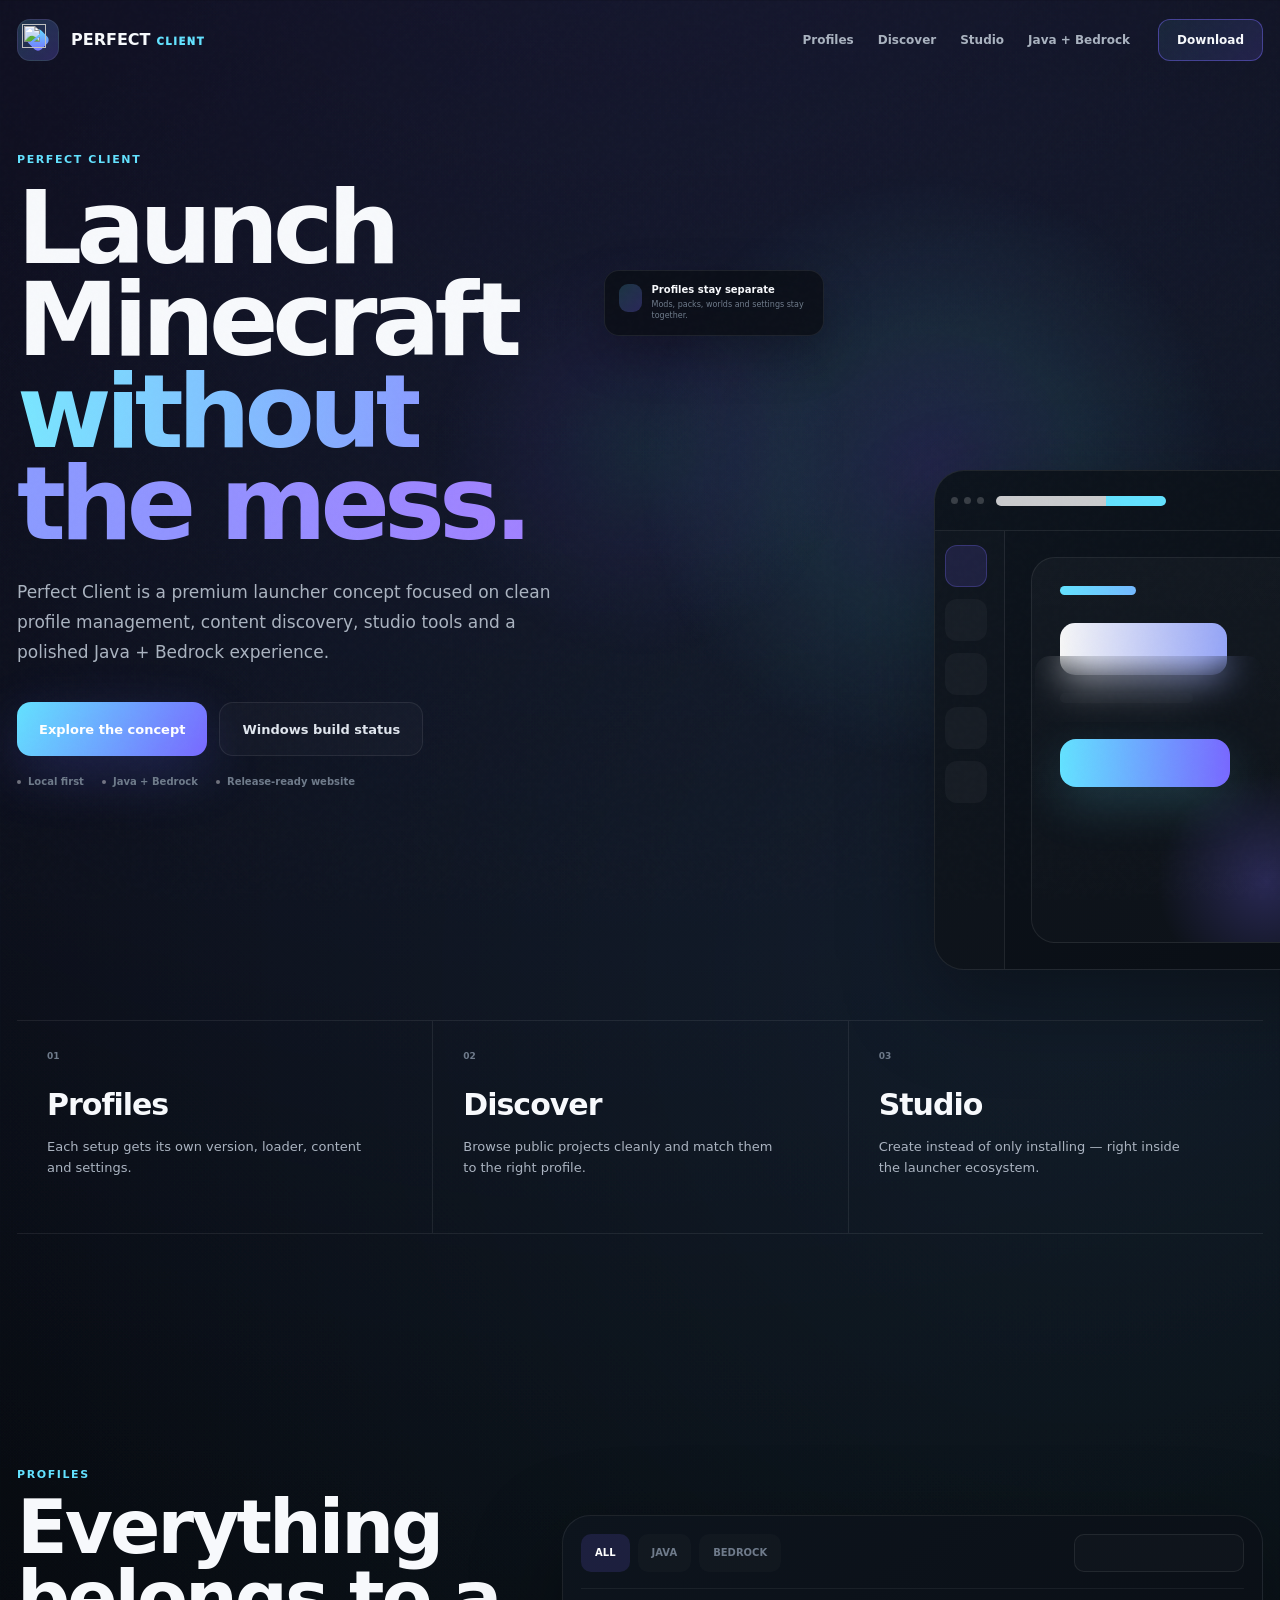
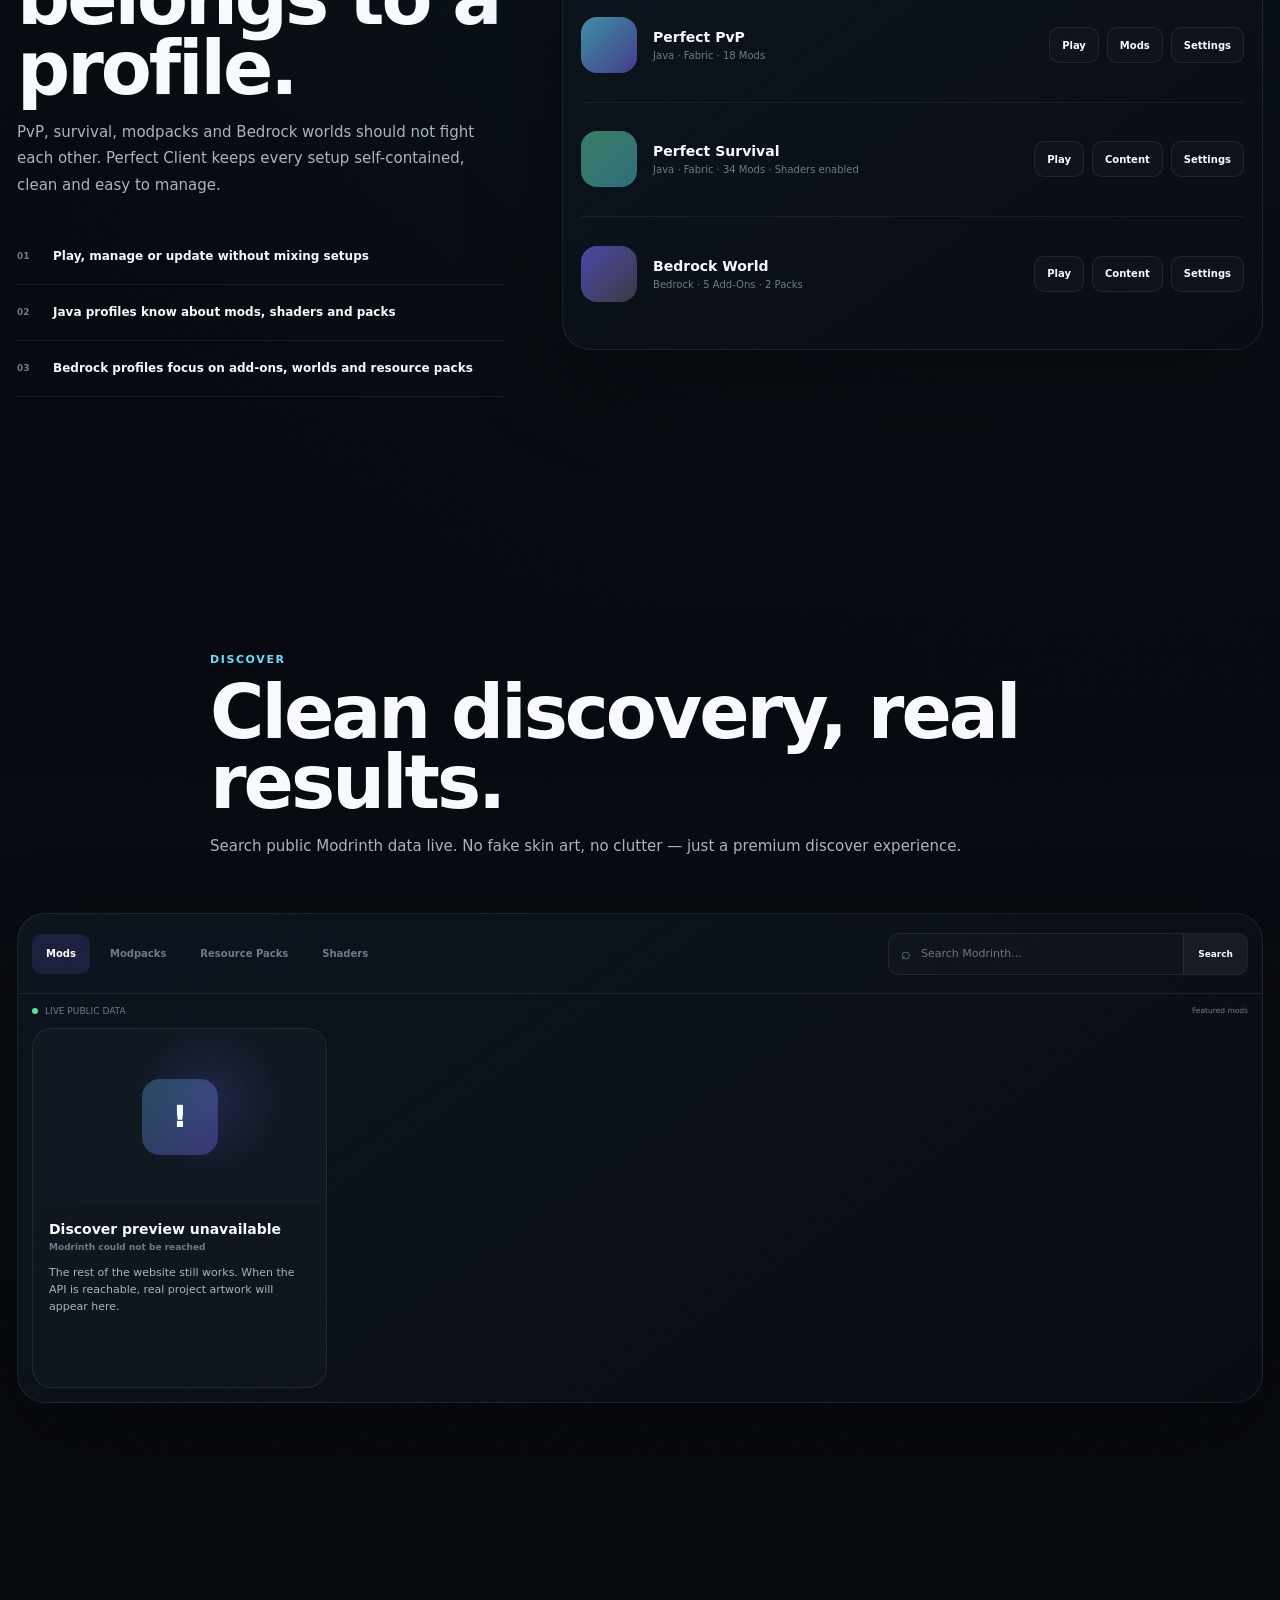
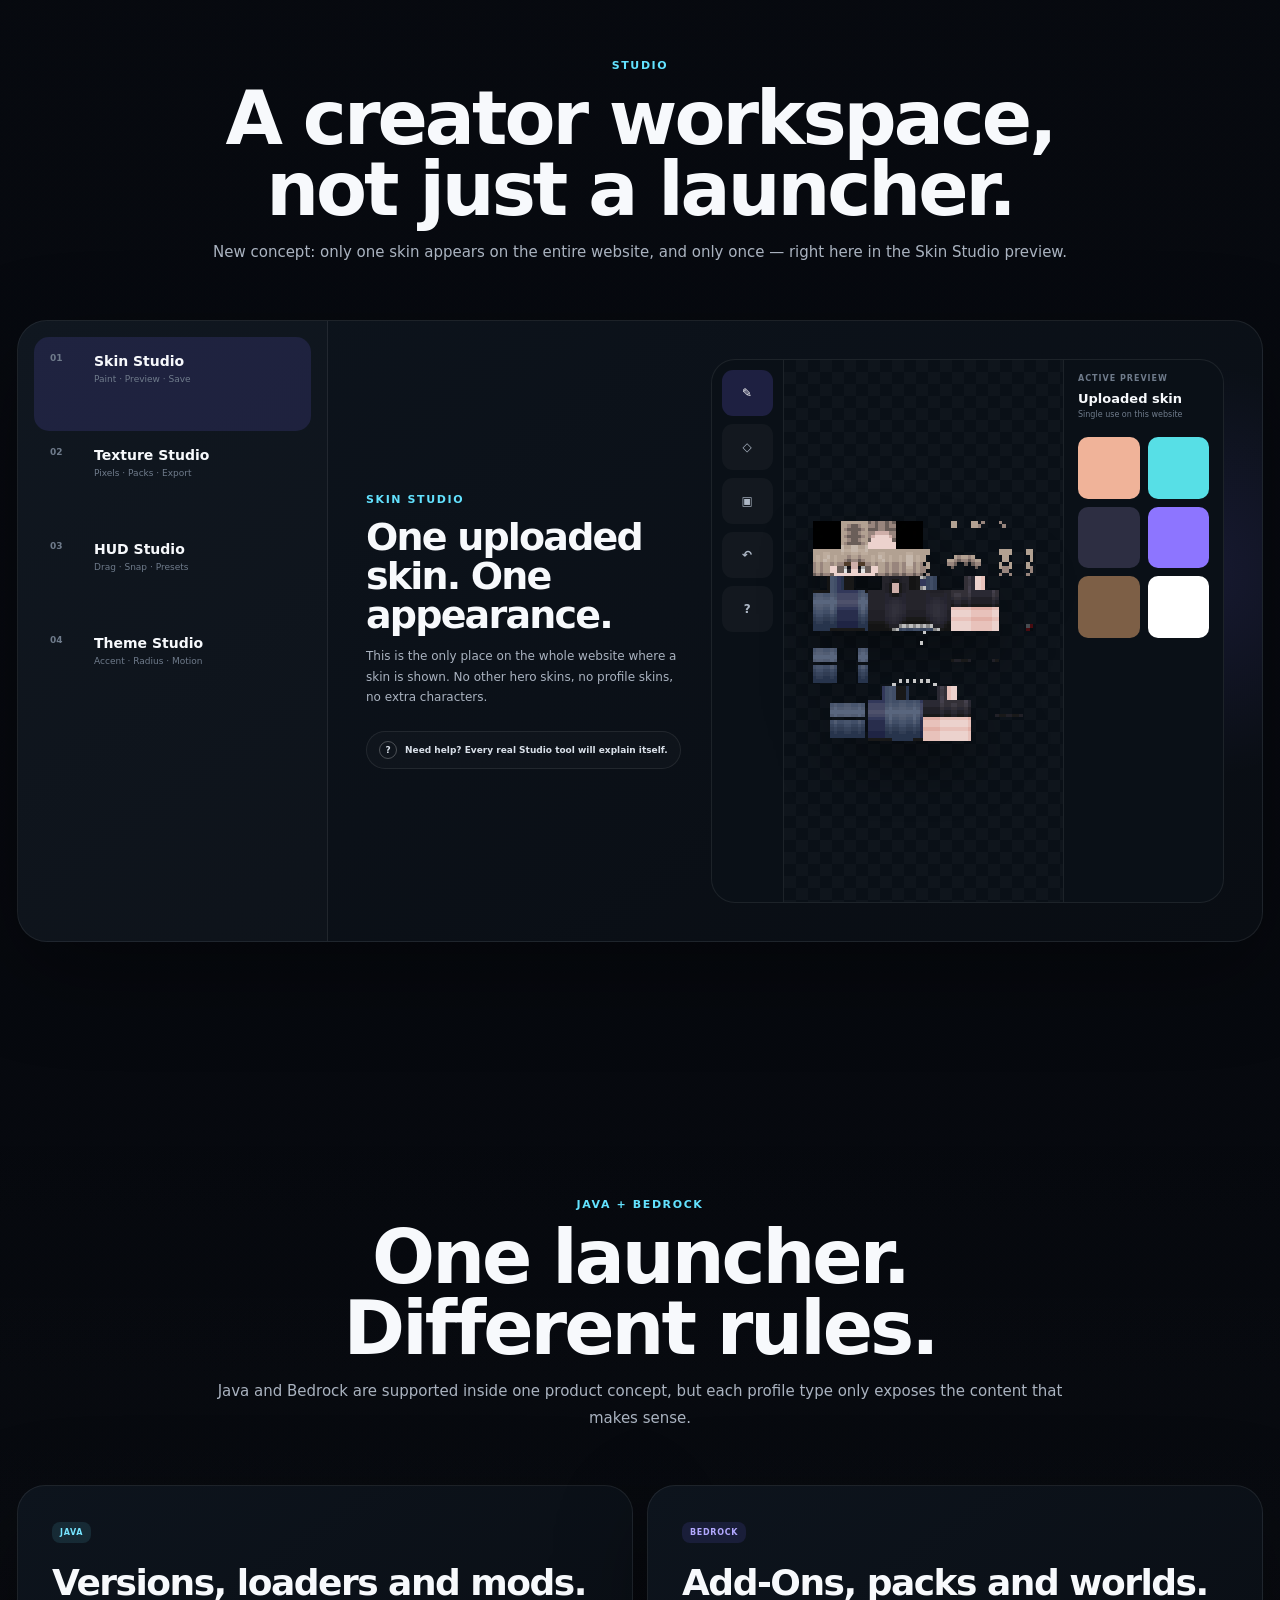
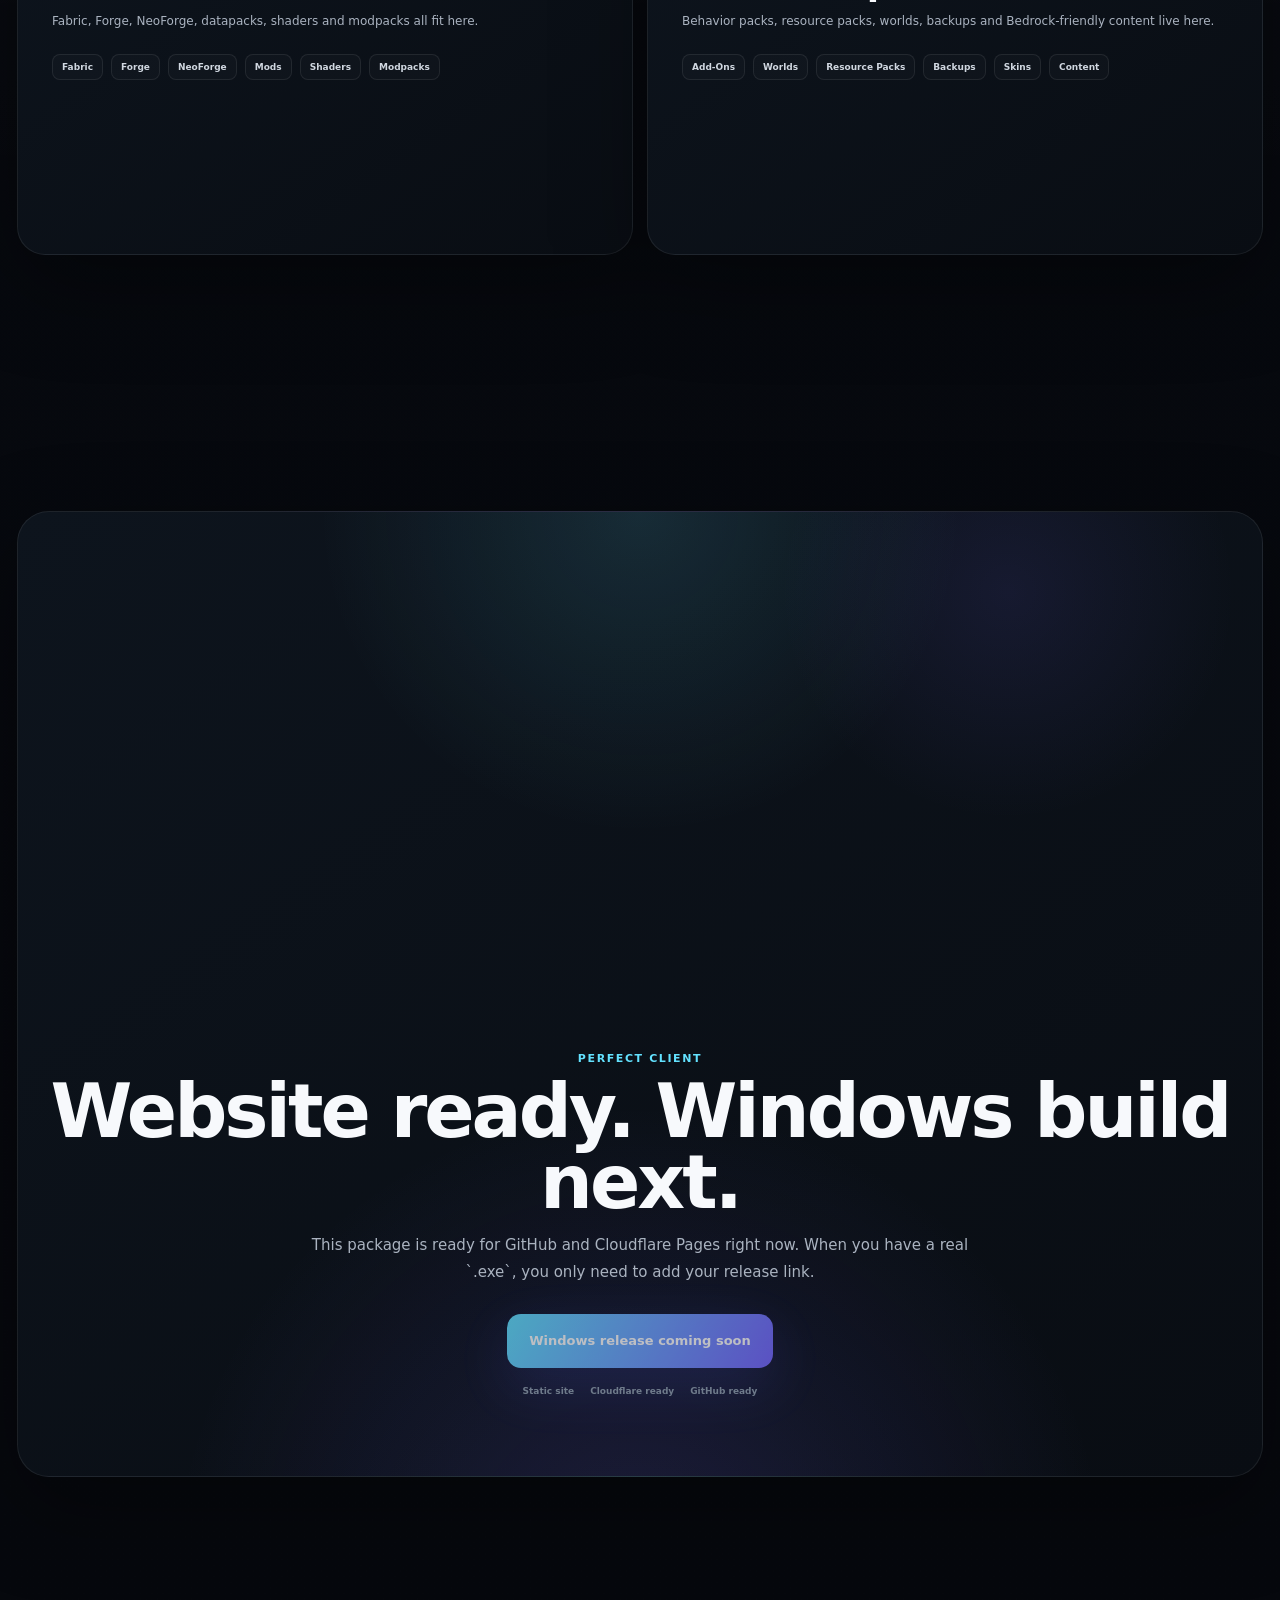
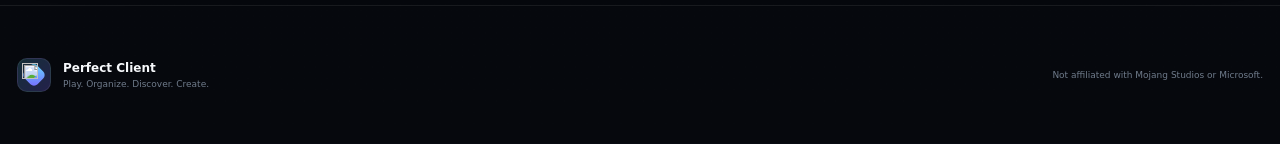
==== commit 4bfa164e: "Add files via upload" ====
--- a/index.html
+++ b/index.html
@@ -2,22 +2,18 @@
 <html lang="en">
 <head>
   <meta charset="utf-8">
-  <meta name="viewport" content="width=device-width,initial-scale=1,viewport-fit=cover">
-  <meta name="theme-color" content="#05070c">
-  <meta name="color-scheme" content="dark">
-  <meta name="description" content="Perfect Client — profiles, real content discovery and creator tools for Java and Bedrock.">
-  <meta property="og:title" content="Perfect Client — Your Minecraft. One place.">
-  <meta property="og:description" content="Profiles. Discover. Studio. Java + Bedrock.">
+  <meta name="viewport" content="width=device-width,initial-scale=1">
+  <meta name="theme-color" content="#06080d">
+  <meta name="description" content="Perfect Client — a premium Minecraft launcher concept website with profiles, discovery and a powerful studio.">
+  <meta property="og:title" content="Perfect Client">
+  <meta property="og:description" content="A cleaner way to launch Minecraft.">
+  <meta property="og:image" content="./assets/social-card.svg">
   <meta property="og:type" content="website">
-  <meta property="og:image" content="./assets/social-card.svg">
   <meta name="twitter:card" content="summary_large_image">
-
   <link rel="icon" href="./assets/brand.svg">
-  <link rel="preload" href="./assets/hero-voxel.svg" as="image">
   <link rel="stylesheet" href="./styles.css">
   <script defer src="./app.js"></script>
-
-  <title>Perfect Client — Your Minecraft. One place.</title>
+  <title>Perfect Client — A cleaner way to launch Minecraft.</title>
 </head>
 <body>
   <div class="noise" aria-hidden="true"></div>
@@ -25,196 +21,197 @@
   <div class="scroll-progress" id="scrollProgress" aria-hidden="true"></div>
 
   <header class="site-header" id="siteHeader">
-    <div class="shell header-inner">
+    <div class="shell header-row">
       <a class="brand" href="#top" aria-label="Perfect Client">
-        <span class="brand-mark">
+        <span class="brand-box">
           <img src="./logo.png" data-fallback="./assets/brand.svg" alt="">
         </span>
-        <span class="wordmark"><strong>PERFECT</strong><span>CLIENT</span></span>
+        <span class="brand-text"><strong>PERFECT</strong><span>CLIENT</span></span>
       </a>
 
-      <nav class="nav-links" aria-label="Main navigation">
+      <nav class="nav" aria-label="Main navigation">
         <a href="#profiles">Profiles</a>
         <a href="#discover">Discover</a>
         <a href="#studio">Studio</a>
         <a href="#editions">Java + Bedrock</a>
       </nav>
 
-      <div class="nav-actions">
-        <a id="headerGithub" class="header-link hidden" target="_blank" rel="noreferrer">GitHub</a>
-        <a class="nav-cta" href="#download">Download</a>
-      </div>
+      <a class="nav-cta" href="#download">Download</a>
     </div>
   </header>
 
   <main id="top">
     <section class="hero">
-      <div class="hero-bg" aria-hidden="true"></div>
-
       <div class="shell hero-grid">
         <div class="hero-copy reveal">
-          <div class="status-pill"><span></span>WINDOWS BUILD IN DEVELOPMENT</div>
-          <p class="eyebrow">PERFECT CLIENT</p>
-
-          <h1>
-            Play your way.
-            <span>Keep it organized.</span>
-          </h1>
-
-          <p class="hero-lead">
-            One modern launcher for Java and Bedrock profiles, content discovery,
-            updates and creator tools — built to make Minecraft setup feel effortless.
+          <span class="eyebrow">PERFECT CLIENT</span>
+          <h1>Launch Minecraft<br><span>without the mess.</span></h1>
+          <p class="lead">
+            Perfect Client is a premium launcher concept focused on clean profile management,
+            content discovery, studio tools and a polished Java + Bedrock experience.
           </p>
 
           <div class="hero-actions">
-            <a class="button primary" href="#profiles">Explore Perfect Client <span>→</span></a>
-            <a class="button secondary" href="#download">Windows build</a>
+            <a class="button primary" href="#profiles">Explore the concept</a>
+            <a class="button secondary" href="#download">Windows build status</a>
           </div>
 
           <div class="hero-meta">
-            <span>Free core launcher</span>
-            <span>Local-first</span>
+            <span>Local first</span>
             <span>Java + Bedrock</span>
-          </div>
-        </div>
-
-        <div class="hero-showcase reveal" id="heroShowcase">
-          <div class="showcase-glow"></div>
-          <div class="showcase-frame parallax" data-depth=".15">
-            <div class="showcase-top">
-              <div class="window-dots"><i></i><i></i><i></i></div>
-              <div class="fake-address"></div>
-              <div class="fake-status"></div>
-            </div>
-
-            <div class="showcase-main">
-              <aside class="showcase-rail">
-                <span class="rail-logo"></span>
-                <span class="rail-item active"></span>
-                <span class="rail-item"></span>
-                <span class="rail-item"></span>
-                <span class="rail-item"></span>
+            <span>Release-ready website</span>
+          </div>
+        </div>
+
+        <div class="hero-visual reveal" id="heroVisual">
+          <div class="hero-aura"></div>
+          <div class="launcher-shell parallax" data-depth=".16">
+            <div class="launcher-topbar">
+              <div class="dots"><i></i><i></i><i></i></div>
+              <div class="bar-search"></div>
+              <div class="bar-profile"></div>
+            </div>
+
+            <div class="launcher-body">
+              <aside class="launcher-nav">
+                <span class="ln active"></span>
+                <span class="ln"></span>
+                <span class="ln"></span>
+                <span class="ln"></span>
+                <span class="ln"></span>
               </aside>
 
-              <div class="showcase-content">
-                <div class="showcase-copy">
-                  <p>ACTIVE PROFILE</p>
-                  <h2>Perfect Survival</h2>
-                  <span>Java · Fabric · 34 mods</span>
-                  <div class="showcase-actions">
-                    <b>PLAY</b>
-                    <i>MANAGE</i>
-                  </div>
+              <div class="launcher-main">
+                <div class="launcher-card hero-card">
+                  <div class="small-line cyan"></div>
+                  <div class="big-line"></div>
+                  <div class="mid-line"></div>
+                  <div class="cta-line"></div>
                 </div>
 
-                <div class="showcase-art">
-                  <div class="voxel cube-a"></div>
-                  <div class="voxel cube-b"></div>
-                  <div class="voxel cube-c"></div>
-                  <div class="voxel cube-d"></div>
-                  <div class="voxel cube-e"></div>
-                  <div class="voxel cube-f"></div>
+                <div class="launcher-side">
+                  <div class="side-card"></div>
+                  <div class="side-card"></div>
+                  <div class="side-card"></div>
                 </div>
               </div>
             </div>
           </div>
 
-          <div class="hero-float card-one parallax" data-depth=".4">
-            <span class="float-icon">↻</span>
-            <div><strong>3 updates ready</strong><small>Safe for this profile</small></div>
-          </div>
-
-          <div class="hero-float card-two parallax" data-depth=".28">
-            <span class="float-icon purple">✦</span>
-            <div><strong>Perfect Studio</strong><small>Skin · Texture · HUD · Theme</small></div>
-          </div>
-        </div>
-      </div>
-
-      <div class="scroll-cue" aria-hidden="true"><span></span></div>
-    </section>
-
-    <section class="pillars">
-      <div class="shell pillars-grid">
-        <article class="pillar reveal">
-          <span class="pillar-index">01</span>
-          <div>
-            <p>PROFILES</p>
-            <h2>Every setup stays separate.</h2>
-            <span>Keep PvP, survival, modpacks and Bedrock worlds independent and ready.</span>
-          </div>
+          <div class="float-card fc-one parallax" data-depth=".28">
+            <span></span>
+            <div><strong>Profiles stay separate</strong><small>Mods, packs, worlds and settings stay together.</small></div>
+          </div>
+
+          <div class="float-card fc-two parallax" data-depth=".36">
+            <span></span>
+            <div><strong>Studio included</strong><small>Create skins, textures, HUDs and themes in one place.</small></div>
+          </div>
+        </div>
+      </div>
+    </section>
+
+    <section class="value-strip">
+      <div class="shell value-grid">
+        <article class="value-item reveal">
+          <span>01</span>
+          <strong>Profiles</strong>
+          <p>Each setup gets its own version, loader, content and settings.</p>
         </article>
-
-        <article class="pillar reveal">
-          <span class="pillar-index">02</span>
-          <div>
-            <p>DISCOVER</p>
-            <h2>Find content that actually fits.</h2>
-            <span>Browse real projects while your profile decides what belongs there.</span>
-          </div>
+        <article class="value-item reveal">
+          <span>02</span>
+          <strong>Discover</strong>
+          <p>Browse public projects cleanly and match them to the right profile.</p>
         </article>
-
-        <article class="pillar reveal">
-          <span class="pillar-index">03</span>
-          <div>
-            <p>STUDIO</p>
-            <h2>Don't just install. Create.</h2>
-            <span>Build skins, textures, HUD layouts and themes inside Perfect Client.</span>
-          </div>
+        <article class="value-item reveal">
+          <span>03</span>
+          <strong>Studio</strong>
+          <p>Create instead of only installing — right inside the launcher ecosystem.</p>
         </article>
       </div>
     </section>
 
     <section class="section" id="profiles">
-      <div class="shell profile-layout">
-        <div class="section-copy reveal">
-          <p class="eyebrow">PROFILES</p>
-          <h2>Your complete setup, ready when you are.</h2>
+      <div class="shell two-col">
+        <div class="copy reveal">
+          <span class="eyebrow">PROFILES</span>
+          <h2>Everything belongs to a profile.</h2>
           <p>
-            Edition, version, loader, mods, packs, shaders, worlds and settings stay together.
-            Switch what you play without rebuilding Minecraft every time.
+            PvP, survival, modpacks and Bedrock worlds should not fight each other.
+            Perfect Client keeps every setup self-contained, clean and easy to manage.
           </p>
 
           <div class="feature-list">
-            <div><span>01</span><strong>Java and Bedrock profile types</strong></div>
-            <div><span>02</span><strong>Updates stay matched to each setup</strong></div>
-            <div><span>03</span><strong>Mods, packs and worlds remain organized</strong></div>
-          </div>
-        </div>
-
-        <div class="profile-visual reveal">
-          <img class="profile-art" src="./assets/profiles.svg" alt="Perfect Client profile interface preview">
-          <div class="profile-float profile-float-a"><i></i><span><strong>Perfect PvP</strong><small>1.8.9 · Fabric</small></span></div>
-          <div class="profile-float profile-float-b"><i></i><span><strong>Bedrock Survival</strong><small>5 Add-Ons · 2 Packs</small></span></div>
-        </div>
-      </div>
-    </section>
-
-    <section class="section discover-section" id="discover">
+            <div><span>01</span><b>Play, manage or update without mixing setups</b></div>
+            <div><span>02</span><b>Java profiles know about mods, shaders and packs</b></div>
+            <div><span>03</span><b>Bedrock profiles focus on add-ons, worlds and resource packs</b></div>
+          </div>
+        </div>
+
+        <div class="profiles-panel reveal">
+          <div class="profiles-head">
+            <div class="profile-pill active">ALL</div>
+            <div class="profile-pill">JAVA</div>
+            <div class="profile-pill">BEDROCK</div>
+            <div class="profile-search"></div>
+          </div>
+
+          <div class="profile-row">
+            <div class="profile-icon gradient-one"></div>
+            <div class="profile-info">
+              <strong>Perfect PvP</strong>
+              <small>Java · Fabric · 18 Mods</small>
+            </div>
+            <div class="profile-actions">
+              <button>Play</button><button>Mods</button><button>Settings</button>
+            </div>
+          </div>
+
+          <div class="profile-row">
+            <div class="profile-icon gradient-two"></div>
+            <div class="profile-info">
+              <strong>Perfect Survival</strong>
+              <small>Java · Fabric · 34 Mods · Shaders enabled</small>
+            </div>
+            <div class="profile-actions">
+              <button>Play</button><button>Content</button><button>Settings</button>
+            </div>
+          </div>
+
+          <div class="profile-row">
+            <div class="profile-icon gradient-three"></div>
+            <div class="profile-info">
+              <strong>Bedrock World</strong>
+              <small>Bedrock · 5 Add-Ons · 2 Packs</small>
+            </div>
+            <div class="profile-actions">
+              <button>Play</button><button>Content</button><button>Settings</button>
+            </div>
+          </div>
+        </div>
+      </div>
+    </section>
+
+    <section class="section alt" id="discover">
       <div class="shell">
-        <div class="section-heading split reveal">
-          <div>
-            <p class="eyebrow">DISCOVER</p>
-            <h2>Real projects. Real artwork.</h2>
-          </div>
-          <p>
-            Search public Modrinth data directly from the site. No fake content cards,
-            no made-up screenshots — just a clean preview of how discovery can feel.
-          </p>
-        </div>
-
-        <div class="discover-shell reveal">
-          <div class="discover-toolbar">
-            <div class="discover-tabs">
-              <button class="discover-tab active" data-type="mod" type="button">Mods</button>
-              <button class="discover-tab" data-type="modpack" type="button">Modpacks</button>
-              <button class="discover-tab" data-type="resourcepack" type="button">Resource Packs</button>
-              <button class="discover-tab" data-type="shader" type="button">Shaders</button>
+        <div class="section-head reveal">
+          <span class="eyebrow">DISCOVER</span>
+          <h2>Clean discovery, real results.</h2>
+          <p>Search public Modrinth data live. No fake skin art, no clutter — just a premium discover experience.</p>
+        </div>
+
+        <div class="discover-panel reveal">
+          <div class="discover-top">
+            <div class="tabs">
+              <button class="tab active" data-type="mod" type="button">Mods</button>
+              <button class="tab" data-type="modpack" type="button">Modpacks</button>
+              <button class="tab" data-type="resourcepack" type="button">Resource Packs</button>
+              <button class="tab" data-type="shader" type="button">Shaders</button>
             </div>
 
             <form id="discoverForm" class="discover-search">
               <span>⌕</span>
-              <input id="discoverInput" autocomplete="off" placeholder="Search Modrinth..." aria-label="Search Modrinth">
+              <input id="discoverInput" type="text" placeholder="Search Modrinth...">
               <button type="submit">Search</button>
             </form>
           </div>
@@ -231,147 +228,105 @@
             <article class="project-card skeleton"></article>
           </div>
         </div>
-
-        <div class="discover-foot reveal">
-          <span>Powered by public Modrinth data.</span>
-          <span>This website does not install files.</span>
-        </div>
-      </div>
-    </section>
-
-    <section class="section studio-section" id="studio">
+      </div>
+    </section>
+
+    <section class="section" id="studio">
       <div class="shell">
-        <div class="section-heading centered reveal">
-          <p class="eyebrow">PERFECT STUDIO</p>
-          <h2>The feature people remember.</h2>
+        <div class="section-head reveal centered">
+          <span class="eyebrow">STUDIO</span>
+          <h2>A creator workspace, not just a launcher.</h2>
           <p>
-            A creator workspace for skins, textures, HUD layouts and themes.
-            The skin you provided appears only here — nowhere else on the website.
+            New concept: only one skin appears on the entire website, and only once —
+            right here in the Skin Studio preview.
           </p>
         </div>
 
-        <div class="studio-app reveal">
-          <aside class="studio-menu">
+        <div class="studio-shell reveal">
+          <aside class="studio-list">
             <button class="studio-tab active" data-studio="skin" type="button">
-              <span>01</span><div><strong>Skin Studio</strong><small>Paint · Preview · Save</small></div>
+              <span>01</span>
+              <div><strong>Skin Studio</strong><small>Paint · Preview · Save</small></div>
             </button>
             <button class="studio-tab" data-studio="texture" type="button">
-              <span>02</span><div><strong>Texture Studio</strong><small>Pixels · Packs · Export</small></div>
+              <span>02</span>
+              <div><strong>Texture Studio</strong><small>Pixels · Packs · Export</small></div>
             </button>
             <button class="studio-tab" data-studio="hud" type="button">
-              <span>03</span><div><strong>HUD Studio</strong><small>Drag · Snap · Presets</small></div>
+              <span>03</span>
+              <div><strong>HUD Studio</strong><small>Drag · Snap · Presets</small></div>
             </button>
             <button class="studio-tab" data-studio="theme" type="button">
-              <span>04</span><div><strong>Theme Studio</strong><small>Color · Radius · Motion</small></div>
+              <span>04</span>
+              <div><strong>Theme Studio</strong><small>Accent · Radius · Motion</small></div>
             </button>
           </aside>
 
-          <div class="studio-preview" id="studioPreview"></div>
-        </div>
-      </div>
-    </section>
-
-    <section class="section editions-section" id="editions">
+          <div class="studio-stage" id="studioStage"></div>
+        </div>
+      </div>
+    </section>
+
+    <section class="section alt" id="editions">
       <div class="shell">
-        <div class="section-heading centered reveal">
-          <p class="eyebrow">ONE CLIENT · TWO EDITIONS</p>
-          <h2>Java stays Java. Bedrock stays Bedrock.</h2>
-          <p>
-            The interface adapts to the profile instead of pretending both editions
-            use the same content system.
-          </p>
+        <div class="section-head reveal centered">
+          <span class="eyebrow">JAVA + BEDROCK</span>
+          <h2>One launcher. Different rules.</h2>
+          <p>Java and Bedrock are supported inside one product concept, but each profile type only exposes the content that makes sense.</p>
         </div>
 
         <div class="edition-grid">
-          <article class="edition-card java-card reveal">
-            <div class="edition-symbol java-symbol">
-              <div class="voxel-mini"><i></i><i></i><i></i></div>
-            </div>
-            <span class="edition-tag java-tag">JAVA EDITION</span>
+          <article class="edition-card reveal">
+            <div class="edition-badge java">JAVA</div>
             <h3>Versions, loaders and mods.</h3>
-            <p>Fabric, Forge, NeoForge, modpacks, shaders and datapacks belong here.</p>
-            <div class="edition-pills">
+            <p>Fabric, Forge, NeoForge, datapacks, shaders and modpacks all fit here.</p>
+            <div class="pill-row">
               <span>Fabric</span><span>Forge</span><span>NeoForge</span><span>Mods</span><span>Shaders</span><span>Modpacks</span>
             </div>
           </article>
 
-          <article class="edition-card bedrock-card reveal">
-            <div class="edition-symbol bedrock-symbol">
-              <div class="bedrock-mark"><i></i><i></i><i></i><i></i></div>
-            </div>
-            <span class="edition-tag bedrock-tag">BEDROCK EDITION</span>
+          <article class="edition-card reveal">
+            <div class="edition-badge bedrock">BEDROCK</div>
             <h3>Add-Ons, packs and worlds.</h3>
-            <p>Bedrock profiles get the content types that actually belong to Bedrock.</p>
-            <div class="edition-pills">
-              <span>Add-Ons</span><span>Behavior Packs</span><span>Resource Packs</span><span>Worlds</span><span>Skins</span><span>Backups</span>
+            <p>Behavior packs, resource packs, worlds, backups and Bedrock-friendly content live here.</p>
+            <div class="pill-row">
+              <span>Add-Ons</span><span>Worlds</span><span>Resource Packs</span><span>Backups</span><span>Skins</span><span>Content</span>
             </div>
           </article>
         </div>
       </div>
     </section>
 
-    <section class="section">
-      <div class="shell local-card reveal">
-        <div class="local-copy">
-          <p class="eyebrow">LOCAL FIRST</p>
-          <h2>Your launcher shouldn't stop working because a website does.</h2>
-        </div>
-
-        <div class="local-grid">
-          <article><strong>Local profiles</strong><span>Your setups stay on your PC.</span></article>
-          <article><strong>No subscription required</strong><span>Core launcher features stay independent of a paid plan.</span></article>
-          <article><strong>Optional online features</strong><span>Friends and cloud tools can be added without blocking local play.</span></article>
-        </div>
-      </div>
-    </section>
-
-    <section class="download-section" id="download">
+    <section class="section" id="download">
       <div class="shell">
         <div class="download-card reveal">
-          <div class="download-halo" aria-hidden="true"></div>
-
-          <div class="download-logo">
-            <img src="./logo.png" data-fallback="./assets/brand.svg" alt="Perfect Client">
-          </div>
-
-          <p class="eyebrow">PERFECT CLIENT FOR WINDOWS</p>
-          <h2>The first build is on its way.</h2>
+          <div class="download-orb"></div>
+          <span class="eyebrow">PERFECT CLIENT</span>
+          <h2>Website ready. Windows build next.</h2>
           <p>
-            The website is ready to publish now. The download button remains honest until
-            a real installer exists.
+            This package is ready for GitHub and Cloudflare Pages right now.
+            When you have a real `.exe`, you only need to add your release link.
           </p>
-
-          <a id="releaseButton" class="button primary disabled" href="#download" aria-disabled="true">
-            Windows build in development
-          </a>
-
+          <a id="releaseButton" class="button primary disabled" href="#download" aria-disabled="true">Windows release coming soon</a>
           <div class="download-meta">
-            <span>Windows 10 / 11</span>
-            <span>Java + Bedrock</span>
-            <span>Free core launcher</span>
-          </div>
-
-          <a id="bottomGithub" class="bottom-github hidden" target="_blank" rel="noreferrer">
-            Follow development on GitHub →
-          </a>
+            <span>Static site</span>
+            <span>Cloudflare ready</span>
+            <span>GitHub ready</span>
+          </div>
         </div>
       </div>
     </section>
   </main>
 
   <footer>
-    <div class="shell footer-inner">
+    <div class="shell footer-row">
       <div class="footer-brand">
-        <span class="brand-mark small">
+        <span class="brand-box small">
           <img src="./logo.png" data-fallback="./assets/brand.svg" alt="">
         </span>
-        <div><strong>Perfect Client</strong><span>Play. Organize. Discover. Create.</span></div>
-      </div>
-
-      <div class="footer-meta">
-        <span>Not affiliated with Mojang Studios or Microsoft.</span>
-        <span>Discover preview uses public Modrinth data.</span>
-      </div>
+        <div><strong>Perfect Client</strong><small>Play. Organize. Discover. Create.</small></div>
+      </div>
+      <div class="footer-note">Not affiliated with Mojang Studios or Microsoft.</div>
     </div>
   </footer>
 </body>
--- a/styles.css
+++ b/styles.css
@@ -1,218 +1,696 @@
 
 :root{
-  --bg:#05070c;
-  --bg2:#080b12;
-  --surface:#0c1119;
-  --surface2:#101721;
-  --surface3:#151d29;
+  --bg:#06080d;
+  --bg2:#0a0f17;
+  --surface:#0d131c;
+  --surface2:#101924;
+  --surface3:#151f2d;
   --border:rgba(255,255,255,.08);
-  --border2:rgba(255,255,255,.15);
-  --text:#f7f9fd;
-  --soft:#a7b1c1;
-  --muted:#6f7a8d;
-  --cyan:#5ee2ff;
-  --blue:#6c91ff;
+  --soft:#aab3c0;
+  --muted:#6f7b8b;
+  --text:#f7f9fc;
+  --cyan:#63e2ff;
   --purple:#7868ff;
-  --green:#52e2a5;
-  --page:1280px;
-  --shadow:0 32px 120px rgba(0,0,0,.38)
+  --blue:#5f8dff;
+  --green:#56e2a5;
+  --page:1260px;
+  --shadow:0 30px 90px rgba(0,0,0,.34);
 }
 *{box-sizing:border-box}
 html{scroll-behavior:smooth}
 body{
-  margin:0;min-width:320px;overflow-x:hidden;
+  margin:0;
   color:var(--text);
-  background:radial-gradient(circle at 50% -8%,rgba(99,119,255,.15),transparent 29%),linear-gradient(180deg,#070910,#05070c);
+  background:
+    radial-gradient(circle at 50% -5%, rgba(120,104,255,.14), transparent 28%),
+    radial-gradient(circle at 85% 15%, rgba(99,226,255,.08), transparent 24%),
+    linear-gradient(180deg,#06080d,#070a10 30%,#06080d);
   font-family:Inter,"Segoe UI Variable","Segoe UI",system-ui,sans-serif;
-  -webkit-font-smoothing:antialiased
-}
-body:before{
-  content:"";position:fixed;inset:0;z-index:-3;pointer-events:none;opacity:.065;
-  background:linear-gradient(rgba(255,255,255,.022) 1px,transparent 1px),linear-gradient(90deg,rgba(255,255,255,.022) 1px,transparent 1px);
-  background-size:96px 96px;
-  mask-image:radial-gradient(circle at 50% 14%,black,transparent 77%)
+  overflow-x:hidden;
+  -webkit-font-smoothing:antialiased;
+}
+body::before{
+  content:"";
+  position:fixed;
+  inset:0;
+  pointer-events:none;
+  z-index:-3;
+  opacity:.05;
+  background:
+    linear-gradient(rgba(255,255,255,.03) 1px, transparent 1px),
+    linear-gradient(90deg, rgba(255,255,255,.03) 1px, transparent 1px);
+  background-size:88px 88px;
+  mask-image:radial-gradient(circle at 50% 25%, black, transparent 78%);
 }
 img{display:block;max-width:100%}
-a{color:inherit;text-decoration:none}
+a{text-decoration:none;color:inherit}
 button,input{font:inherit}
 button{color:inherit}
-::selection{color:#fff;background:rgba(120,104,255,.5)}
-.shell{width:min(calc(100% - 36px),var(--page));margin-inline:auto}
-.hidden{display:none!important}
-.noise{position:fixed;inset:0;z-index:1000;pointer-events:none;opacity:.016;background-image:url("data:image/svg+xml,%3Csvg viewBox='0 0 180 180' xmlns='http://www.w3.org/2000/svg'%3E%3Cfilter id='n'%3E%3CfeTurbulence type='fractalNoise' baseFrequency='.92' numOctaves='3' stitchTiles='stitch'/%3E%3C/filter%3E%3Crect width='100%25' height='100%25' filter='url(%23n)' opacity='.82'/%3E%3C/svg%3E")}
-.cursor-glow{position:fixed;left:0;top:0;width:430px;height:430px;border-radius:50%;z-index:-1;pointer-events:none;background:radial-gradient(circle,rgba(98,108,255,.075),transparent 68%);will-change:transform}
-.scroll-progress{position:fixed;left:0;top:0;width:0;height:2px;z-index:300;background:linear-gradient(90deg,var(--cyan),var(--purple));box-shadow:0 0 14px rgba(94,226,255,.45)}
-
-/* HEADER */
-.site-header{position:fixed;inset:0 0 auto;height:78px;z-index:100;border-bottom:1px solid transparent;transition:background .2s ease,border-color .2s ease,backdrop-filter .2s ease}
-.site-header.scrolled{background:rgba(5,7,12,.78);border-color:var(--border);backdrop-filter:blur(22px)}
-.header-inner{height:100%;display:flex;align-items:center;gap:30px}
-.brand{display:flex;align-items:center;gap:11px;margin-right:auto}
-.brand-mark{width:40px;height:40px;position:relative;display:grid;place-items:center;overflow:hidden;border:1px solid var(--border);border-radius:12px;background:linear-gradient(135deg,rgba(94,226,255,.18),rgba(120,104,255,.26))}
-.brand-mark.small{width:34px;height:34px;border-radius:10px}
-.brand-mark:before{content:"";width:17px;height:17px;transform:rotate(45deg);border-radius:5px;background:linear-gradient(135deg,var(--cyan),var(--purple))}
-.brand-mark img{position:absolute;inset:4px;width:calc(100% - 8px);height:calc(100% - 8px);object-fit:contain;z-index:2}
-.wordmark{display:flex;align-items:baseline;gap:6px;font-weight:950}
-.wordmark strong{font-size:16px}.wordmark span{color:var(--cyan);font-size:10px;letter-spacing:1.4px}
-.nav-links{display:flex;align-items:center;gap:25px}
-.nav-links a,.header-link{color:var(--soft);font-size:12px;font-weight:700;transition:color .15s ease}
-.nav-links a:hover,.header-link:hover{color:#fff}
-.nav-actions{display:flex;align-items:center;gap:15px}
-.nav-cta{height:42px;padding:0 18px;display:inline-flex;align-items:center;border:1px solid rgba(120,104,255,.5);border-radius:12px;background:linear-gradient(135deg,rgba(94,226,255,.08),rgba(120,104,255,.18));font-size:12px;font-weight:850}
-
-/* SHARED */
-.section{position:relative;padding:136px 0}
-.eyebrow{margin:0;color:var(--cyan);font-size:11px;font-weight:900;letter-spacing:1.7px}
-.section-heading{margin-bottom:52px}
-.section-heading.centered{max-width:790px;margin:0 auto 56px;text-align:center}
-.section-heading.split{display:grid;grid-template-columns:1fr .78fr;align-items:end;gap:70px}
-.section-heading h2,.section-copy h2,.local-copy h2,.download-card h2{
-  margin:12px 0 16px;font-size:clamp(44px,5.6vw,76px);line-height:.97;letter-spacing:-3.6px
-}
-.section-heading p,.section-copy>p{margin:0;color:var(--soft);font-size:15px;line-height:1.75}
-.section-heading.split>p{margin:0 0 6px;color:var(--soft);font-size:13px;line-height:1.72}
-.button{min-height:54px;padding:0 22px;display:inline-flex;align-items:center;justify-content:center;gap:10px;border-radius:14px;font-size:13px;font-weight:850;transition:transform .17s ease,filter .17s ease,border-color .17s ease}
-.button.primary{color:#fff;background:linear-gradient(120deg,var(--cyan),var(--purple));box-shadow:0 20px 60px rgba(91,104,255,.22)}
-.button.secondary{border:1px solid var(--border);background:rgba(255,255,255,.024);color:#dce1e9}
-.button:not(.disabled):hover{transform:translateY(-2px);filter:brightness(1.08)}
-.disabled{cursor:default;opacity:.72}
-
-/* HERO */
-.hero{min-height:1040px;position:relative;overflow:hidden;padding:154px 0 86px}
-.hero-bg{position:absolute;inset:0;background:linear-gradient(180deg,transparent 0 66%,var(--bg) 100%),url("./assets/hero-voxel.svg") center bottom/1600px auto no-repeat;opacity:.65;pointer-events:none}
-.hero-grid{display:grid;grid-template-columns:.88fr 1.12fr;align-items:center;gap:48px;position:relative;z-index:2}
-.status-pill{width:max-content;margin-bottom:28px;padding:8px 12px;display:flex;align-items:center;gap:8px;border:1px solid var(--border);border-radius:999px;color:#c1cad7;background:rgba(255,255,255,.022);font-size:10px;font-weight:800}
-.status-pill span{width:7px;height:7px;border-radius:50%;background:var(--green);box-shadow:0 0 14px rgba(82,226,165,.62)}
-.hero h1{margin:14px 0 0;max-width:700px;font-size:clamp(62px,7.7vw,112px);line-height:.89;letter-spacing:-6px;font-weight:950}
-.hero h1 span{display:block;color:transparent;background:linear-gradient(90deg,#66e4ff,#819dff 45%,#9771ff);background-clip:text;-webkit-background-clip:text}
-.hero-lead{max-width:620px;margin:28px 0 0;color:var(--soft);font-size:17px;line-height:1.78}
-.hero-actions{margin-top:34px;display:flex;gap:11px;flex-wrap:wrap}
-.hero-meta{margin-top:20px;display:flex;gap:18px;flex-wrap:wrap;color:var(--muted);font-size:10px;font-weight:700}
-.hero-meta span:before{content:"";display:inline-block;width:4px;height:4px;margin-right:7px;border-radius:50%;background:rgba(255,255,255,.36);vertical-align:middle}
-.hero-showcase{min-height:680px;position:relative;isolation:isolate}
-.showcase-glow{position:absolute;width:620px;height:620px;left:50%;top:50%;transform:translate(-50%,-50%);border-radius:50%;background:radial-gradient(circle,rgba(89,112,255,.14),rgba(94,226,255,.045) 45%,transparent 70%)}
-.showcase-frame{position:absolute;left:50%;top:50%;width:min(720px,94%);height:510px;transform:translate(-50%,-50%) rotateY(-5deg) rotateX(2deg);transform-style:preserve-3d;overflow:hidden;border:1px solid rgba(255,255,255,.1);border-radius:28px;background:linear-gradient(145deg,#0e141e,#090d13);box-shadow:0 50px 120px rgba(0,0,0,.45)}
-.showcase-top{height:58px;padding:0 16px;display:flex;align-items:center;gap:12px;border-bottom:1px solid var(--border)}
-.window-dots{display:flex;gap:6px}.window-dots i{width:7px;height:7px;border-radius:50%;background:rgba(255,255,255,.18)}
-.fake-address{width:170px;height:9px;border-radius:999px;background:linear-gradient(90deg,rgba(255,255,255,.62) 0 65%,var(--cyan) 65%)}
-.fake-status{width:92px;height:30px;margin-left:auto;border:1px solid var(--border);border-radius:9px;background:rgba(255,255,255,.025)}
-.showcase-main{height:calc(100% - 58px);display:grid;grid-template-columns:70px 1fr}
-.showcase-rail{padding:14px 10px;display:flex;align-items:center;flex-direction:column;gap:11px;border-right:1px solid var(--border);background:rgba(255,255,255,.012)}
-.rail-logo{width:42px;height:42px;border-radius:12px;background:linear-gradient(135deg,var(--cyan),var(--purple));opacity:.9}
-.rail-item{width:42px;height:40px;border-radius:11px;background:rgba(255,255,255,.035)}.rail-item.active{border:1px solid rgba(120,104,255,.28);background:rgba(120,104,255,.13)}
-.showcase-content{padding:28px;display:grid;grid-template-columns:.78fr 1.22fr;align-items:center;gap:18px}
-.showcase-copy p{margin:0;color:var(--cyan);font-size:8px;font-weight:900;letter-spacing:1.1px}
-.showcase-copy h2{margin:12px 0 8px;font-size:38px;line-height:1;letter-spacing:-2px}.showcase-copy>span{color:var(--muted);font-size:10px}
-.showcase-actions{margin-top:24px;display:flex;gap:8px}.showcase-actions b,.showcase-actions i{height:38px;padding:0 14px;display:inline-flex;align-items:center;border-radius:10px;font-size:9px;font-style:normal}.showcase-actions b{background:linear-gradient(120deg,var(--cyan),var(--purple))}.showcase-actions i{border:1px solid var(--border);color:#cfd5de}
-.showcase-art{height:300px;position:relative;perspective:700px}
-.voxel{position:absolute;width:120px;height:120px;transform:rotateX(55deg) rotateZ(45deg);border:1px solid rgba(255,255,255,.06);background:linear-gradient(135deg,#162c38,#0b141e);box-shadow:inset 0 0 0 1px rgba(255,255,255,.02)}
-.voxel:before,.voxel:after{content:"";position:absolute;inset:0}.voxel:before{transform:translateY(58px) skewX(-45deg) scaleY(.5);background:#0b1119;transform-origin:bottom}.voxel:after{transform:translateX(58px) skewY(-45deg) scaleX(.5);background:#111b26;transform-origin:right}
-.cube-a{left:65px;top:65px}.cube-b{left:175px;top:120px;filter:hue-rotate(18deg)}.cube-c{left:285px;top:55px;filter:hue-rotate(40deg)}.cube-d{left:118px;top:185px;opacity:.74}.cube-e{left:235px;top:210px;opacity:.62}.cube-f{left:340px;top:155px;opacity:.5}
-.hero-float{position:absolute;z-index:7;padding:12px 13px;display:flex;align-items:center;gap:9px;border:1px solid var(--border);border-radius:14px;background:rgba(9,13,20,.82);backdrop-filter:blur(18px);box-shadow:0 22px 55px rgba(0,0,0,.25)}
-.hero-float strong{display:block;font-size:10px}.hero-float small{display:block;margin-top:3px;color:var(--muted);font-size:8px}
-.float-icon{width:30px;height:30px;display:grid;place-items:center;border-radius:9px;color:var(--cyan);background:rgba(94,226,255,.09)}.float-icon.purple{color:#b1a6ff;background:rgba(120,104,255,.12)}
-.card-one{left:10px;top:125px}.card-two{right:0;bottom:80px}
-.scroll-cue{width:1px;height:72px;margin:58px auto 0;background:linear-gradient(rgba(255,255,255,.28),transparent);position:relative}
-.scroll-cue span{position:absolute;width:5px;height:5px;left:-2px;top:0;border-radius:50%;background:#fff;animation:scrollCue 2.2s ease-in-out infinite}
-@keyframes scrollCue{0%{transform:translateY(0);opacity:0}20%,75%{opacity:1}100%{transform:translateY(60px);opacity:0}}
-
-/* PILLARS */
-.pillars{padding:26px 0 108px}
-.pillars-grid{display:grid;grid-template-columns:repeat(3,1fr);border-top:1px solid var(--border);border-bottom:1px solid var(--border)}
-.pillar{min-height:240px;padding:30px;display:grid;grid-template-columns:45px 1fr;gap:14px}.pillar+.pillar{border-left:1px solid var(--border)}
-.pillar-index{color:var(--muted);font-size:10px;font-weight:900}.pillar p{margin:0 0 28px;color:var(--cyan);font-size:9px;font-weight:900;letter-spacing:1.3px}
-.pillar h2{margin:0;max-width:320px;font-size:27px;line-height:1.05;letter-spacing:-1.3px}.pillar div>span{display:block;margin-top:12px;color:var(--soft);font-size:12px;line-height:1.67}
-
-/* PROFILES */
-.profile-layout{display:grid;grid-template-columns:.82fr 1.18fr;align-items:center;gap:60px}
-.section-copy{max-width:530px}
-.feature-list{margin-top:30px}.feature-list div{min-height:54px;display:grid;grid-template-columns:34px 1fr;align-items:center;border-bottom:1px solid rgba(255,255,255,.06)}
-.feature-list span{color:var(--muted);font-size:9px;font-weight:900}.feature-list strong{font-size:12px}
-.profile-visual{min-height:640px;position:relative;display:grid;place-items:center}
-.profile-art{width:100%;filter:drop-shadow(0 32px 70px rgba(0,0,0,.3))}
-.profile-float{position:absolute;padding:12px 13px;display:flex;align-items:center;gap:9px;border:1px solid var(--border);border-radius:14px;background:rgba(9,13,20,.82);backdrop-filter:blur(18px);box-shadow:0 22px 55px rgba(0,0,0,.22)}
-.profile-float i{width:30px;height:30px;border-radius:9px;background:linear-gradient(135deg,rgba(94,226,255,.28),rgba(120,104,255,.35))}
-.profile-float strong{display:block;font-size:10px}.profile-float small{display:block;margin-top:3px;color:var(--muted);font-size:8px}
-.profile-float-a{left:4px;top:96px}.profile-float-b{right:8px;bottom:96px}
-
-/* DISCOVER */
-.discover-section{background:linear-gradient(180deg,transparent,rgba(255,255,255,.012),transparent)}
-.discover-shell{overflow:hidden;border:1px solid var(--border);border-radius:28px;background:linear-gradient(145deg,#0d131c,#090d13);box-shadow:var(--shadow)}
-.discover-toolbar{min-height:78px;padding:14px;display:flex;align-items:center;gap:14px;border-bottom:1px solid var(--border)}
-.discover-tabs{display:flex;gap:6px;overflow-x:auto}.discover-tab{height:40px;padding:0 14px;border:0;border-radius:10px;color:var(--muted);background:transparent;font-size:10px;font-weight:850;white-space:nowrap;cursor:pointer}
-.discover-tab.active{color:#fff;background:rgba(120,104,255,.14)}
-.discover-search{margin-left:auto;min-width:360px;height:42px;display:flex;align-items:center;border:1px solid var(--border);border-radius:11px;background:rgba(255,255,255,.02);overflow:hidden}
-.discover-search>span{padding-left:12px;color:var(--muted)}.discover-search input{min-width:0;flex:1;height:100%;padding:0 10px;border:0;outline:0;color:#fff;background:transparent;font-size:11px}
-.discover-search button{height:100%;padding:0 14px;border:0;border-left:1px solid var(--border);background:rgba(255,255,255,.03);font-size:9px;font-weight:850;cursor:pointer}
-.discover-status{padding:12px 14px;display:flex;justify-content:space-between;gap:18px;color:var(--muted);font-size:9px}.discover-status>span{display:flex;align-items:center;gap:7px}.discover-status i{width:6px;height:6px;border-radius:50%;background:var(--green)}
-.project-grid{padding:0 14px 14px;display:grid;grid-template-columns:repeat(4,1fr);gap:12px}.project-card{min-height:360px;position:relative;overflow:hidden;border:1px solid var(--border);border-radius:20px;background:rgba(255,255,255,.02);transition:transform .18s ease,border-color .18s ease}
-.project-card:not(.skeleton):hover{transform:translateY(-4px);border-color:var(--border2)}
-.skeleton:after{content:"";position:absolute;inset:0;background:linear-gradient(90deg,transparent,rgba(255,255,255,.045),transparent);transform:translateX(-100%);animation:shimmer 1.4s infinite}@keyframes shimmer{to{transform:translateX(100%)}}
-.project-image{height:178px;display:grid;place-items:center;overflow:hidden;background:radial-gradient(circle at 60% 40%,rgba(120,104,255,.17),transparent 36%),#0f151f}
-.project-image img{width:100%;height:100%;object-fit:cover}.project-fallback{width:76px;height:76px;display:grid;place-items:center;border-radius:18px;background:linear-gradient(135deg,rgba(94,226,255,.25),rgba(120,104,255,.35));font-size:28px;font-weight:950}
-.project-body{padding:16px}.project-body strong{display:block;overflow:hidden;text-overflow:ellipsis;white-space:nowrap;font-size:14px}.project-meta{margin-top:5px;color:var(--muted);font-size:9px;font-weight:700}
-.project-desc{margin:12px 0 0;color:var(--soft);font-size:11px;line-height:1.55;display:-webkit-box;-webkit-line-clamp:3;-webkit-box-orient:vertical;overflow:hidden}.project-tags{margin-top:14px;display:flex;gap:6px;flex-wrap:wrap}.project-tags span{padding:5px 7px;border:1px solid var(--border);border-radius:7px;color:var(--muted);font-size:8px;font-weight:700}
-.project-link{margin-top:14px;display:inline-flex;align-items:center;gap:6px;color:#d9e0ea;font-size:9px;font-weight:800}.discover-foot{margin-top:14px;display:flex;justify-content:space-between;gap:20px;color:var(--muted);font-size:9px}
-
-/* STUDIO */
-.studio-section{background:linear-gradient(180deg,transparent,rgba(255,255,255,.012),transparent)}
-.studio-app{min-height:620px;display:grid;grid-template-columns:310px minmax(0,1fr);overflow:hidden;border:1px solid var(--border);border-radius:30px;background:linear-gradient(145deg,#0e141e,#090d13);box-shadow:var(--shadow)}
-.studio-menu{padding:16px;border-right:1px solid var(--border);background:rgba(255,255,255,.012)}
-.studio-tab{width:100%;min-height:92px;padding:15px;display:grid;grid-template-columns:32px 1fr;gap:10px;text-align:left;border:0;border-radius:14px;background:transparent;color:#d7dde6;cursor:pointer}.studio-tab:hover{background:rgba(255,255,255,.03)}.studio-tab.active{background:rgba(120,104,255,.13)}
-.studio-tab>span{color:var(--muted);font-size:9px;font-weight:900}.studio-tab strong{display:block;font-size:13px}.studio-tab small{display:block;margin-top:5px;color:var(--muted);font-size:9px}
-.studio-preview{min-height:620px;padding:38px;display:grid;grid-template-columns:.72fr 1.28fr;align-items:center;gap:30px;position:relative;overflow:hidden}.studio-preview:after{content:"";position:absolute;width:460px;height:460px;right:-160px;top:40px;border-radius:50%;background:radial-gradient(circle,rgba(120,104,255,.13),transparent 68%)}
-.studio-panel-copy{position:relative;z-index:3}.studio-panel-copy>span{color:var(--cyan);font-size:9px;font-weight:900;letter-spacing:1.3px}.studio-panel-copy h3{margin:12px 0;font-size:36px;line-height:1.02;letter-spacing:-1.8px}.studio-panel-copy p{margin:0;color:var(--soft);font-size:12px;line-height:1.65}
-.help-chip{width:max-content;margin-top:22px;padding:9px 11px;display:flex;align-items:center;gap:8px;border:1px solid var(--border);border-radius:999px;color:#cbd2dc;background:rgba(255,255,255,.025);font-size:9px;font-weight:700}.help-chip b{width:18px;height:18px;display:grid;place-items:center;border:1px solid rgba(255,255,255,.25);border-radius:50%;font-size:9px}
-.studio-demo{min-height:480px;position:relative;z-index:2;overflow:hidden;border:1px solid var(--border);border-radius:22px;background:#0a0f16}
-.skin-demo{display:grid;grid-template-columns:68px 1fr 150px}.demo-toolbar{padding:10px;display:flex;flex-direction:column;gap:8px;border-right:1px solid var(--border)}.tool{height:45px;display:grid;place-items:center;border-radius:10px;color:#aab3c1;background:rgba(255,255,255,.035);font-size:12px;font-weight:800}.tool.active{color:white;background:rgba(120,104,255,.18)}
-.demo-skin-stage{display:grid;place-items:center;position:relative;background:linear-gradient(45deg,rgba(255,255,255,.018) 25%,transparent 25%),linear-gradient(-45deg,rgba(255,255,255,.018) 25%,transparent 25%),linear-gradient(45deg,transparent 75%,rgba(255,255,255,.018) 75%),linear-gradient(-45deg,transparent 75%,rgba(255,255,255,.018) 75%);background-size:26px 26px;background-position:0 0,0 13px,13px -13px,-13px 0}
-.demo-skin-stage img{height:390px;width:auto;image-rendering:pixelated;filter:drop-shadow(0 28px 24px rgba(0,0,0,.4))}
-.skin-properties{padding:14px;border-left:1px solid var(--border)}.skin-properties>span{display:block;color:var(--muted);font-size:8px;font-weight:900;letter-spacing:1px}.skin-properties strong{display:block;margin-top:7px;font-size:12px}.skin-properties small{display:block;margin-top:4px;color:var(--muted);font-size:8px}
-.palette{margin-top:18px;display:grid;grid-template-columns:repeat(2,1fr);gap:8px}.palette i{aspect-ratio:1;border-radius:9px;background:var(--c)}
-.texture-demo{display:grid;grid-template-columns:68px 1fr}.texture-grid{margin:auto;width:min(78%,390px);aspect-ratio:1;display:grid;grid-template-columns:repeat(16,1fr);border:1px solid var(--border)}.texture-grid i{border:1px solid rgba(255,255,255,.012);background:rgba(255,255,255,.025)}.texture-grid i:nth-child(3n){background:rgba(94,226,255,.3)}.texture-grid i:nth-child(5n){background:rgba(120,104,255,.34)}.texture-grid i:nth-child(7n){background:rgba(100,135,255,.22)}
-.hud-demo{background:radial-gradient(circle at 50% 40%,rgba(79,130,255,.11),transparent 35%),linear-gradient(#111924 0 56%,#18221a 56% 60%,#101510 60%)}.hud-widget{position:absolute;padding:8px 10px;border:1px solid var(--border);border-radius:9px;background:rgba(5,8,13,.72);font-size:9px;font-weight:800}.hud-widget.fps{left:24px;top:24px}.hud-widget.coords{left:24px;bottom:24px}.hud-keys{position:absolute;right:26px;bottom:26px;width:96px;display:grid;grid-template-columns:repeat(3,1fr);gap:5px}.hud-keys i{height:28px;border:1px solid var(--border);border-radius:7px;background:rgba(5,8,13,.72)}.hud-keys i:first-child{grid-column:2}
-.theme-demo{padding:22px;display:grid;grid-template-columns:1.25fr .75fr;gap:12px}.theme-card,.theme-controls{border:1px solid var(--border);border-radius:14px;background:rgba(255,255,255,.025)}.theme-card{padding:20px}.theme-title{width:64%;height:26px;border-radius:8px;background:linear-gradient(90deg,var(--cyan),var(--purple))}.theme-line{height:9px;margin-top:14px;border-radius:6px;background:rgba(255,255,255,.1)}.theme-line.short{width:58%}.theme-button{width:110px;height:38px;margin-top:28px;border-radius:10px;background:linear-gradient(120deg,var(--cyan),var(--purple))}.theme-controls{padding:14px}.theme-controls i{display:block;height:34px;margin-bottom:8px;border-radius:9px;background:rgba(255,255,255,.035)}
-
-/* EDITIONS */
-.edition-grid{display:grid;grid-template-columns:1fr 1fr;gap:15px}.edition-card{min-height:520px;position:relative;overflow:hidden;padding:34px;border:1px solid var(--border);border-radius:28px;background:linear-gradient(145deg,#0f151f,#090d13)}
-.edition-card:after{content:"";position:absolute;width:340px;height:340px;right:-90px;bottom:-70px;border-radius:50%;filter:blur(25px);opacity:.1}.java-card:after{background:var(--cyan)}.bedrock-card:after{background:var(--purple)}
-.edition-symbol{width:150px;height:150px;margin-left:auto;position:relative}.edition-tag{display:inline-block;margin-top:-20px;padding:5px 8px;border-radius:7px;font-size:8px;font-weight:900;letter-spacing:.5px;position:relative;z-index:2}.java-tag{color:#72e3ff;background:rgba(94,226,255,.1)}.bedrock-tag{color:#aea2ff;background:rgba(120,104,255,.13)}
-.edition-card h3{max-width:380px;margin:22px 0 10px;font-size:34px;line-height:1.03;letter-spacing:-1.5px}.edition-card p{max-width:410px;margin:0;color:var(--soft);font-size:12px;line-height:1.65}.edition-pills{margin-top:24px;display:flex;gap:7px;flex-wrap:wrap}.edition-pills span{padding:7px 9px;border:1px solid var(--border);border-radius:8px;background:rgba(255,255,255,.025);color:#cbd2dc;font-size:9px;font-weight:700}
-.voxel-mini{position:absolute;inset:0;transform:rotate(-8deg)}.voxel-mini i{position:absolute;width:72px;height:72px;transform:rotateX(55deg) rotateZ(45deg);background:linear-gradient(135deg,#1b3440,#0e1a24);border:1px solid rgba(255,255,255,.05)}.voxel-mini i:nth-child(1){left:10px;top:10px}.voxel-mini i:nth-child(2){left:65px;top:50px}.voxel-mini i:nth-child(3){left:20px;top:86px;opacity:.7}
-.bedrock-mark{position:absolute;inset:12px;display:grid;grid-template-columns:repeat(2,1fr);gap:7px;transform:rotate(8deg)}.bedrock-mark i{border:1px solid rgba(255,255,255,.06);border-radius:8px;background:linear-gradient(135deg,rgba(120,104,255,.36),rgba(94,226,255,.16))}
-
-/* LOCAL/DOWNLOAD */
-.local-card{min-height:410px;padding:50px;display:grid;grid-template-columns:.9fr 1.1fr;align-items:center;gap:44px;border:1px solid var(--border);border-radius:30px;background:radial-gradient(circle at 80% 50%,rgba(94,226,255,.08),transparent 30%),linear-gradient(145deg,#101721,#090d13);box-shadow:var(--shadow)}
-.local-grid{display:grid;gap:10px}.local-grid article{min-height:84px;padding:16px;border:1px solid var(--border);border-radius:14px;background:rgba(255,255,255,.02)}.local-grid strong{display:block;font-size:12px}.local-grid span{display:block;margin-top:6px;color:var(--muted);font-size:10px;line-height:1.5}
-.download-section{padding:125px 0 150px;text-align:center}.download-card{min-height:550px;position:relative;overflow:hidden;padding:80px 24px;display:flex;align-items:center;flex-direction:column;border:1px solid var(--border);border-radius:32px;background:radial-gradient(circle at 50% 0%,rgba(94,226,255,.14),transparent 30%),radial-gradient(circle at 50% 110%,rgba(120,104,255,.17),transparent 40%),linear-gradient(145deg,#101721,#090d13);box-shadow:var(--shadow)}
-.download-halo{position:absolute;width:500px;height:500px;left:50%;top:50%;transform:translate(-50%,-46%);border-radius:50%;background:radial-gradient(circle,rgba(93,107,255,.08),transparent 68%)}.download-logo{width:78px;height:78px;margin-bottom:24px;position:relative;z-index:2;display:grid;place-items:center;overflow:hidden;border:1px solid var(--border);border-radius:22px;background:linear-gradient(135deg,rgba(94,226,255,.18),rgba(120,104,255,.25))}.download-logo:before{content:"";width:28px;height:28px;transform:rotate(45deg);border-radius:7px;background:linear-gradient(135deg,var(--cyan),var(--purple))}.download-logo img{position:absolute;inset:7px;width:calc(100% - 14px);height:calc(100% - 14px);object-fit:contain;z-index:2}
-.download-card>*:not(.download-halo){position:relative;z-index:2}.download-card>p:not(.eyebrow){max-width:620px;margin:0 auto 28px;color:var(--soft);font-size:14px;line-height:1.7}.download-meta{margin-top:17px;display:flex;justify-content:center;gap:16px;flex-wrap:wrap;color:var(--muted);font-size:9px;font-weight:700}.bottom-github{margin-top:24px;color:#cbd3df;font-size:11px;font-weight:750}
-
-/* FOOTER */
-footer{border-top:1px solid var(--border)}.footer-inner{min-height:145px;display:flex;align-items:center;gap:22px}.footer-brand{display:flex;align-items:center;gap:11px}.footer-brand strong{display:block;font-size:12px}.footer-brand>div>span{display:block;margin-top:4px;color:var(--muted);font-size:9px}.footer-meta{margin-left:auto;display:flex;gap:18px;flex-wrap:wrap;justify-content:flex-end;color:var(--muted);font-size:9px}
-
-/* REVEAL */
-.reveal{opacity:0;transform:translateY(22px);transition:opacity .72s ease,transform .72s ease}.reveal.visible{opacity:1;transform:none}
-
-/* RESPONSIVE */
-@media(max-width:1120px){
-  .hero-grid,.profile-layout,.local-card{grid-template-columns:1fr}.hero-copy{text-align:center}.hero h1,.hero-lead{margin-inline:auto}.hero-actions,.hero-meta{justify-content:center}
-  .hero-showcase{width:min(780px,100%);margin-inline:auto}.pillars-grid{grid-template-columns:1fr}.pillar+.pillar{border-left:0;border-top:1px solid var(--border)}
-  .profile-visual{max-width:820px;width:100%;margin-inline:auto}.section-heading.split{grid-template-columns:1fr;gap:18px}.project-grid{grid-template-columns:repeat(2,1fr)}
-  .studio-preview{grid-template-columns:1fr}.edition-grid{grid-template-columns:1fr}
-}
-@media(max-width:820px){
-  .nav-links,.header-link{display:none!important}.wordmark{display:none}.hero h1{letter-spacing:-4px}.hero-showcase{min-height:590px}.showcase-frame{height:460px}.showcase-content{grid-template-columns:1fr}.showcase-art{position:absolute;right:10px;bottom:0;width:48%;opacity:.7}
-  .discover-toolbar{align-items:stretch;flex-direction:column}.discover-search{margin-left:0;min-width:0;width:100%}.studio-app{grid-template-columns:1fr}.studio-menu{border-right:0;border-bottom:1px solid var(--border);display:grid;grid-template-columns:repeat(2,1fr);gap:6px}.studio-tab{min-height:78px}.studio-preview{padding:24px}
-}
-@media(max-width:620px){
-  .shell{width:min(calc(100% - 22px),var(--page))}.site-header{height:68px}.nav-cta{height:39px}.hero{min-height:930px;padding-top:122px}.status-pill{margin-inline:auto}.hero h1{font-size:clamp(54px,16vw,78px);letter-spacing:-3px}.hero-lead{font-size:14px}.hero-actions{flex-direction:column}.hero-actions .button{width:100%}
-  .hero-showcase{min-height:500px}.showcase-frame{width:100%;height:390px;transform:translate(-50%,-50%)}.showcase-main{grid-template-columns:54px 1fr}.showcase-rail{padding-inline:7px}.rail-logo,.rail-item{width:36px}.showcase-content{padding:18px}.showcase-copy h2{font-size:28px}.showcase-art{display:none}.card-one{left:-6px;top:68px}.card-two{right:-8px;bottom:46px}.hero-float{transform:scale(.86)}
-  .section,.download-section{padding:88px 0}.pillars{padding:22px 0 70px}.section-heading h2,.section-copy h2,.local-copy h2,.download-card h2{letter-spacing:-2px}.pillar{grid-template-columns:34px 1fr;padding:22px 6px}
-  .profile-float-a{left:0;top:70px}.profile-float-b{right:0;bottom:80px}.project-grid{grid-template-columns:1fr}.discover-foot{flex-direction:column;gap:6px}.studio-menu{grid-template-columns:1fr}.studio-preview{padding:18px}.skin-demo,.texture-demo{grid-template-columns:56px 1fr}.skin-properties{display:none}
-  .edition-card{min-height:520px}.local-card{padding:28px 20px}.download-card{padding:60px 18px}.download-card .button{width:100%;max-width:340px}.footer-inner{min-height:unset;padding:26px 0;flex-direction:column;align-items:flex-start}.footer-meta{margin-left:0;justify-content:flex-start}
-}
-@media(prefers-reduced-motion:reduce){
-  *,*:before,*:after{scroll-behavior:auto!important;animation-duration:.01ms!important;animation-iteration-count:1!important;transition-duration:.01ms!important}
-  .reveal{opacity:1;transform:none}.cursor-glow{display:none}
-}
+.shell{width:min(calc(100% - 34px),var(--page));margin-inline:auto}
+.noise{
+  position:fixed;inset:0;pointer-events:none;z-index:900;opacity:.015;
+  background-image:url("data:image/svg+xml,%3Csvg xmlns='http://www.w3.org/2000/svg' viewBox='0 0 180 180'%3E%3Cfilter id='n'%3E%3CfeTurbulence type='fractalNoise' baseFrequency='.9' numOctaves='3' stitchTiles='stitch'/%3E%3C/filter%3E%3Crect width='100%25' height='100%25' filter='url(%23n)'/%3E%3C/svg%3E");
+}
+.cursor-glow{
+  position:fixed;left:0;top:0;width:420px;height:420px;border-radius:50%;
+  pointer-events:none;z-index:-1;
+  background:radial-gradient(circle, rgba(99,226,255,.07), rgba(120,104,255,.06) 32%, transparent 70%);
+}
+.scroll-progress{
+  position:fixed;left:0;top:0;width:0;height:2px;z-index:1000;
+  background:linear-gradient(90deg,var(--cyan),var(--purple));
+  box-shadow:0 0 16px rgba(99,226,255,.42);
+}
+.eyebrow{
+  display:block;
+  color:var(--cyan);
+  font-size:11px;
+  font-weight:900;
+  letter-spacing:1.6px;
+}
+.button{
+  min-height:54px;
+  padding:0 22px;
+  display:inline-flex;
+  align-items:center;
+  justify-content:center;
+  border-radius:14px;
+  font-size:13px;
+  font-weight:850;
+  transition:transform .18s ease, filter .18s ease, border-color .18s ease;
+}
+.button.primary{
+  background:linear-gradient(120deg,var(--cyan),var(--purple));
+  color:#fff;
+  box-shadow:0 18px 55px rgba(94,104,255,.22);
+}
+.button.secondary{
+  border:1px solid var(--border);
+  background:rgba(255,255,255,.024);
+  color:#e0e6ee;
+}
+.button:hover:not(.disabled){transform:translateY(-2px);filter:brightness(1.05)}
+.button.disabled{opacity:.72;cursor:default}
+.reveal{opacity:0;transform:translateY(24px);transition:opacity .72s ease, transform .72s ease}
+.reveal.visible{opacity:1;transform:none}
+
+/* Header */
+.site-header{
+  position:fixed;left:0;right:0;top:0;z-index:100;
+  height:80px;
+  border-bottom:1px solid transparent;
+  transition:background .22s ease,border-color .22s ease,backdrop-filter .22s ease;
+}
+.site-header.scrolled{
+  background:rgba(6,8,13,.78);
+  backdrop-filter:blur(18px);
+  border-color:var(--border);
+}
+.header-row{height:100%;display:flex;align-items:center;gap:28px}
+.brand{display:flex;align-items:center;gap:12px;margin-right:auto}
+.brand-box{
+  width:42px;height:42px;border-radius:13px;overflow:hidden;position:relative;
+  border:1px solid var(--border);
+  background:linear-gradient(135deg,rgba(99,226,255,.18),rgba(120,104,255,.26));
+}
+.brand-box.small{width:34px;height:34px;border-radius:10px}
+.brand-box::before{
+  content:"";
+  position:absolute;inset:0;margin:auto;
+  width:18px;height:18px;transform:rotate(45deg);
+  border-radius:5px;
+  background:linear-gradient(135deg,var(--cyan),var(--purple));
+}
+.brand-box img{position:absolute;inset:4px;width:calc(100% - 8px);height:calc(100% - 8px);object-fit:contain;z-index:2}
+.brand-text{display:flex;align-items:baseline;gap:6px;font-weight:950}
+.brand-text strong{font-size:16px}
+.brand-text span{font-size:10px;color:var(--cyan);letter-spacing:1.5px}
+.nav{display:flex;gap:24px}
+.nav a{font-size:12px;font-weight:750;color:var(--soft)}
+.nav a:hover{color:#fff}
+.nav-cta{
+  height:42px;padding:0 18px;display:inline-flex;align-items:center;
+  border-radius:12px;border:1px solid rgba(120,104,255,.45);
+  background:linear-gradient(135deg,rgba(99,226,255,.08),rgba(120,104,255,.16));
+  font-size:12px;font-weight:850;
+}
+
+/* Hero */
+.hero{padding:150px 0 80px;min-height:1000px}
+.hero-grid{
+  display:grid;
+  grid-template-columns:.9fr 1.1fr;
+  align-items:center;
+  gap:48px;
+}
+.hero-copy h1{
+  margin:16px 0 0;
+  font-size:clamp(62px,8vw,112px);
+  line-height:.9;
+  letter-spacing:-6px;
+}
+.hero-copy h1 span{
+  color:transparent;
+  background:linear-gradient(90deg,#79e7ff,#8b9bff 45%,#a182ff);
+  background-clip:text;
+  -webkit-background-clip:text;
+}
+.lead{
+  max-width:620px;
+  margin:28px 0 0;
+  color:var(--soft);
+  font-size:17px;
+  line-height:1.76;
+}
+.hero-actions{margin-top:34px;display:flex;gap:12px;flex-wrap:wrap}
+.hero-meta{
+  margin-top:20px;
+  display:flex;flex-wrap:wrap;gap:18px;
+  color:var(--muted);
+  font-size:10px;font-weight:800;
+}
+.hero-meta span::before{
+  content:"";display:inline-block;width:4px;height:4px;margin-right:7px;
+  background:rgba(255,255,255,.4);border-radius:50%;vertical-align:middle;
+}
+.hero-visual{position:relative;min-height:640px}
+.hero-aura{
+  position:absolute;left:50%;top:50%;transform:translate(-50%,-50%);
+  width:620px;height:620px;border-radius:50%;
+  background:radial-gradient(circle, rgba(120,104,255,.14), rgba(99,226,255,.08) 32%, transparent 68%);
+}
+.launcher-shell{
+  position:absolute;left:50%;top:50%;transform:translate(-50%,-50%);
+  width:min(760px,100%);height:500px;
+  border-radius:30px;overflow:hidden;
+  border:1px solid rgba(255,255,255,.09);
+  background:linear-gradient(145deg,#0d141d,#090d13);
+  box-shadow:var(--shadow);
+}
+.launcher-topbar{
+  height:60px;padding:0 16px;display:flex;align-items:center;gap:12px;
+  border-bottom:1px solid var(--border);
+}
+.dots{display:flex;gap:6px}
+.dots i{width:7px;height:7px;border-radius:50%;background:rgba(255,255,255,.18)}
+.bar-search{
+  width:170px;height:10px;border-radius:999px;
+  background:linear-gradient(90deg,rgba(255,255,255,.78) 0 65%, var(--cyan) 65%);
+}
+.bar-profile{
+  margin-left:auto;width:82px;height:34px;border-radius:10px;
+  border:1px solid var(--border);background:rgba(255,255,255,.03);
+}
+.launcher-body{
+  height:calc(100% - 60px);
+  display:grid;
+  grid-template-columns:70px 1fr;
+}
+.launcher-nav{
+  padding:14px 10px;display:flex;flex-direction:column;gap:12px;
+  border-right:1px solid var(--border);
+  background:rgba(255,255,255,.01);
+}
+.ln{
+  width:42px;height:42px;border-radius:12px;background:rgba(255,255,255,.035);
+}
+.ln.active{
+  background:rgba(120,104,255,.15);
+  border:1px solid rgba(120,104,255,.28);
+}
+.launcher-main{
+  padding:26px;
+  display:grid;grid-template-columns:1fr 220px;gap:18px;
+}
+.launcher-card,.side-card{
+  border:1px solid var(--border);
+  border-radius:24px;
+  background:linear-gradient(180deg,rgba(255,255,255,.03),rgba(255,255,255,.015));
+}
+.hero-card{padding:28px;position:relative;overflow:hidden}
+.hero-card::after{
+  content:"";position:absolute;right:-50px;bottom:-50px;width:220px;height:220px;border-radius:50%;
+  background:radial-gradient(circle,rgba(120,104,255,.25),transparent 70%);
+}
+.small-line{width:76px;height:9px;border-radius:999px}
+.small-line.cyan{background:linear-gradient(90deg,var(--cyan),#74b9ff)}
+.big-line{
+  width:70%;height:52px;margin-top:28px;border-radius:15px;
+  background:linear-gradient(90deg,rgba(255,255,255,.96),rgba(154,170,255,.96));
+}
+.mid-line{
+  width:56%;height:10px;margin-top:18px;border-radius:999px;background:rgba(255,255,255,.14)
+}
+.cta-line{
+  width:170px;height:48px;margin-top:36px;border-radius:16px;
+  background:linear-gradient(90deg,var(--cyan),var(--purple));
+  box-shadow:0 18px 48px rgba(99,226,255,.18);
+}
+.launcher-side{display:grid;gap:14px}
+.side-card{min-height:104px}
+.float-card{
+  position:absolute;display:flex;gap:10px;align-items:flex-start;
+  padding:13px 14px;border-radius:15px;border:1px solid var(--border);
+  background:rgba(10,14,21,.82);backdrop-filter:blur(18px);box-shadow:0 18px 50px rgba(0,0,0,.24);
+}
+.float-card span{
+  width:28px;height:28px;border-radius:9px;
+  background:linear-gradient(135deg,rgba(99,226,255,.18),rgba(120,104,255,.28));
+}
+.float-card strong{display:block;font-size:10px}
+.float-card small{display:block;margin-top:4px;color:var(--muted);font-size:8px;line-height:1.45}
+.fc-one{left:0;top:120px;max-width:220px}
+.fc-two{right:0;bottom:68px;max-width:228px}
+
+/* Strip */
+.value-strip{padding:20px 0 106px}
+.value-grid{
+  display:grid;
+  grid-template-columns:repeat(3,1fr);
+  border-top:1px solid var(--border);
+  border-bottom:1px solid var(--border);
+}
+.value-item{padding:30px;min-height:212px}
+.value-item + .value-item{border-left:1px solid var(--border)}
+.value-item span{display:block;color:var(--muted);font-size:9px;font-weight:900}
+.value-item strong{display:block;margin-top:26px;font-size:30px;letter-spacing:-1px}
+.value-item p{max-width:320px;margin:14px 0 0;color:var(--soft);font-size:13px;line-height:1.65}
+
+/* Shared sections */
+.section{padding:128px 0}
+.section.alt{background:linear-gradient(180deg, transparent, rgba(255,255,255,.012), transparent)}
+.section-head{max-width:860px;margin:0 auto 54px}
+.section-head.centered{text-align:center}
+.section-head h2,.copy h2,.download-card h2{
+  margin:12px 0 14px;
+  font-size:clamp(44px,5.8vw,78px);
+  line-height:.95;
+  letter-spacing:-3px;
+}
+.section-head p,.copy p,.download-card p{
+  margin:0;
+  color:var(--soft);
+  font-size:15px;
+  line-height:1.78;
+}
+
+/* Profiles */
+.two-col{
+  display:grid;
+  grid-template-columns:.82fr 1.18fr;
+  align-items:center;
+  gap:58px;
+}
+.feature-list{margin-top:30px}
+.feature-list div{
+  min-height:56px;
+  display:grid;
+  grid-template-columns:36px 1fr;
+  align-items:center;
+  border-bottom:1px solid rgba(255,255,255,.06);
+}
+.feature-list span{color:var(--muted);font-size:9px;font-weight:900}
+.feature-list b{font-size:12px}
+.profiles-panel{
+  padding:18px;border-radius:28px;border:1px solid var(--border);
+  background:linear-gradient(145deg,#0d141d,#090d13);
+  box-shadow:var(--shadow);
+}
+.profiles-head{
+  display:flex;align-items:center;gap:8px;flex-wrap:wrap;
+  padding-bottom:16px;border-bottom:1px solid rgba(255,255,255,.06);
+}
+.profile-pill{
+  height:38px;padding:0 14px;display:inline-flex;align-items:center;
+  border-radius:10px;background:rgba(255,255,255,.02);color:var(--muted);font-size:10px;font-weight:800
+}
+.profile-pill.active{color:#fff;background:rgba(120,104,255,.15)}
+.profile-search{
+  margin-left:auto;width:170px;height:38px;border-radius:10px;border:1px solid var(--border);
+  background:rgba(255,255,255,.02)
+}
+.profile-row{
+  min-height:114px;
+  display:grid;
+  grid-template-columns:56px 1fr auto;
+  gap:16px;
+  align-items:center;
+  border-bottom:1px solid rgba(255,255,255,.06);
+}
+.profile-row:last-child{border-bottom:0}
+.profile-icon{
+  width:56px;height:56px;border-radius:16px;
+  background:linear-gradient(135deg,#1b2b3b,#0f1620)
+}
+.gradient-one{background:linear-gradient(135deg,rgba(99,226,255,.6),rgba(120,104,255,.5))}
+.gradient-two{background:linear-gradient(135deg,rgba(94,226,165,.52),rgba(99,226,255,.44))}
+.gradient-three{background:linear-gradient(135deg,rgba(120,104,255,.62),rgba(255,255,255,.18))}
+.profile-info strong{display:block;font-size:14px}
+.profile-info small{display:block;margin-top:5px;color:var(--muted);font-size:10px}
+.profile-actions{display:flex;gap:8px;flex-wrap:wrap}
+.profile-actions button{
+  height:36px;padding:0 12px;border-radius:10px;border:1px solid var(--border);
+  background:rgba(255,255,255,.02);font-size:10px;font-weight:800;cursor:pointer
+}
+
+/* Discover */
+.discover-panel{
+  overflow:hidden;border-radius:28px;border:1px solid var(--border);
+  background:linear-gradient(145deg,#0d141d,#090d13);
+  box-shadow:var(--shadow);
+}
+.discover-top{
+  min-height:80px;padding:14px;display:flex;align-items:center;gap:14px;
+  border-bottom:1px solid var(--border)
+}
+.tabs{display:flex;gap:6px;flex-wrap:wrap}
+.tab{
+  height:40px;padding:0 14px;border:0;border-radius:10px;cursor:pointer;
+  background:transparent;color:var(--muted);font-size:10px;font-weight:850
+}
+.tab.active{background:rgba(120,104,255,.15);color:#fff}
+.discover-search{
+  margin-left:auto;display:flex;align-items:center;min-width:360px;height:42px;
+  border:1px solid var(--border);border-radius:11px;background:rgba(255,255,255,.02);overflow:hidden
+}
+.discover-search span{padding-left:12px;color:var(--muted)}
+.discover-search input{
+  flex:1;min-width:0;height:100%;padding:0 10px;border:0;outline:0;
+  background:transparent;color:#fff;font-size:11px
+}
+.discover-search button{
+  height:100%;padding:0 14px;border:0;border-left:1px solid var(--border);cursor:pointer;
+  background:rgba(255,255,255,.03);font-size:9px;font-weight:850
+}
+.discover-status{
+  padding:12px 14px;display:flex;justify-content:space-between;gap:16px;
+  color:var(--muted);font-size:9px
+}
+.discover-status span{display:flex;align-items:center;gap:7px}
+.discover-status i{width:6px;height:6px;border-radius:50%;background:var(--green)}
+.project-grid{padding:0 14px 14px;display:grid;grid-template-columns:repeat(4,1fr);gap:12px}
+.project-card{
+  min-height:360px;overflow:hidden;position:relative;
+  border-radius:20px;border:1px solid var(--border);
+  background:rgba(255,255,255,.02);
+  transition:transform .18s ease,border-color .18s ease
+}
+.project-card:hover:not(.skeleton){transform:translateY(-4px);border-color:rgba(255,255,255,.14)}
+.skeleton::after{
+  content:"";position:absolute;inset:0;
+  background:linear-gradient(90deg,transparent,rgba(255,255,255,.05),transparent);
+  transform:translateX(-100%);
+  animation:shimmer 1.4s infinite
+}
+@keyframes shimmer{to{transform:translateX(100%)}}
+.project-image{
+  height:176px;display:grid;place-items:center;
+  background:radial-gradient(circle at 60% 40%,rgba(120,104,255,.16),transparent 36%),#101822;
+}
+.project-image img{width:100%;height:100%;object-fit:cover}
+.project-fallback{
+  width:76px;height:76px;border-radius:18px;display:grid;place-items:center;
+  background:linear-gradient(135deg,rgba(99,226,255,.25),rgba(120,104,255,.35));
+  font-size:28px;font-weight:950
+}
+.project-body{padding:16px}
+.project-body strong{display:block;font-size:14px;white-space:nowrap;overflow:hidden;text-overflow:ellipsis}
+.project-meta{margin-top:5px;color:var(--muted);font-size:9px;font-weight:700}
+.project-desc{
+  margin:12px 0 0;color:var(--soft);font-size:11px;line-height:1.55;
+  display:-webkit-box;-webkit-line-clamp:3;-webkit-box-orient:vertical;overflow:hidden
+}
+.project-tags{display:flex;gap:6px;flex-wrap:wrap;margin-top:14px}
+.project-tags span{
+  padding:5px 7px;border-radius:7px;border:1px solid var(--border);
+  color:var(--muted);font-size:8px;font-weight:700
+}
+.project-link{
+  display:inline-flex;align-items:center;gap:6px;margin-top:14px;
+  font-size:9px;font-weight:800;color:#dce3ed
+}
+
+/* Studio */
+.studio-shell{
+  min-height:620px;
+  display:grid;
+  grid-template-columns:310px minmax(0,1fr);
+  overflow:hidden;border-radius:30px;border:1px solid var(--border);
+  background:linear-gradient(145deg,#0d141d,#090d13);
+  box-shadow:var(--shadow);
+}
+.studio-list{
+  padding:16px;border-right:1px solid var(--border);background:rgba(255,255,255,.012)
+}
+.studio-tab{
+  width:100%;min-height:94px;padding:16px;display:grid;grid-template-columns:34px 1fr;gap:10px;
+  border:0;border-radius:15px;background:transparent;text-align:left;cursor:pointer
+}
+.studio-tab:hover{background:rgba(255,255,255,.03)}
+.studio-tab.active{background:rgba(120,104,255,.14)}
+.studio-tab span{color:var(--muted);font-size:9px;font-weight:900}
+.studio-tab strong{display:block;font-size:14px}
+.studio-tab small{display:block;margin-top:5px;color:var(--muted);font-size:9px}
+.studio-stage{
+  min-height:620px;padding:38px;display:grid;grid-template-columns:.72fr 1.28fr;align-items:center;gap:30px;
+  position:relative;overflow:hidden
+}
+.studio-stage::after{
+  content:"";position:absolute;right:-140px;top:40px;width:420px;height:420px;border-radius:50%;
+  background:radial-gradient(circle,rgba(120,104,255,.12),transparent 70%)
+}
+.stage-copy{position:relative;z-index:2}
+.stage-copy h3{
+  margin:12px 0;
+  font-size:38px;line-height:1.02;letter-spacing:-1.8px
+}
+.stage-copy p{margin:0;color:var(--soft);font-size:12px;line-height:1.68}
+.help-chip{
+  width:max-content;margin-top:24px;padding:9px 12px;display:flex;align-items:center;gap:8px;
+  border:1px solid var(--border);border-radius:999px;background:rgba(255,255,255,.02);
+  font-size:9px;font-weight:780;color:#d9e0e9
+}
+.help-chip b{
+  width:18px;height:18px;display:grid;place-items:center;border-radius:50%;
+  border:1px solid rgba(255,255,255,.25)
+}
+.stage-demo{
+  min-height:500px;border-radius:24px;border:1px solid var(--border);
+  background:#0a1017;position:relative;z-index:2;overflow:hidden
+}
+.skin-layout{display:grid;grid-template-columns:72px 1fr 160px;height:100%}
+.vertical-tools{
+  padding:10px;display:flex;flex-direction:column;gap:8px;border-right:1px solid var(--border)
+}
+.tool{
+  height:46px;border-radius:11px;display:grid;place-items:center;
+  background:rgba(255,255,255,.035);font-size:12px;font-weight:800;color:#aeb8c6
+}
+.tool.active{background:rgba(120,104,255,.18);color:#fff}
+.skin-canvas{
+  display:grid;place-items:center;
+  background:
+    linear-gradient(45deg,rgba(255,255,255,.018) 25%,transparent 25%),
+    linear-gradient(-45deg,rgba(255,255,255,.018) 25%,transparent 25%),
+    linear-gradient(45deg,transparent 75%,rgba(255,255,255,.018) 75%),
+    linear-gradient(-45deg,transparent 75%,rgba(255,255,255,.018) 75%);
+  background-size:24px 24px;
+  background-position:0 0,0 12px,12px -12px,-12px 0;
+}
+.skin-canvas img{
+  width:220px;height:auto;image-rendering:pixelated;
+  filter:drop-shadow(0 24px 26px rgba(0,0,0,.42));
+}
+.skin-side{
+  padding:14px;border-left:1px solid var(--border)
+}
+.skin-side > span{
+  display:block;color:var(--muted);font-size:8px;font-weight:900;letter-spacing:1px
+}
+.skin-side strong{display:block;margin-top:8px;font-size:13px}
+.skin-side small{display:block;margin-top:4px;color:var(--muted);font-size:8px}
+.swatches{
+  margin-top:18px;display:grid;grid-template-columns:repeat(2,1fr);gap:8px
+}
+.swatches i{aspect-ratio:1;border-radius:10px;background:var(--c)}
+.texture-layout{display:grid;grid-template-columns:72px 1fr;height:100%}
+.texture-grid{
+  width:min(80%,390px);aspect-ratio:1;margin:auto;display:grid;grid-template-columns:repeat(16,1fr);
+  border:1px solid var(--border)
+}
+.texture-grid i{border:1px solid rgba(255,255,255,.012);background:rgba(255,255,255,.025)}
+.texture-grid i:nth-child(3n){background:rgba(99,226,255,.3)}
+.texture-grid i:nth-child(5n){background:rgba(120,104,255,.34)}
+.texture-grid i:nth-child(7n){background:rgba(95,141,255,.22)}
+.hud-demo{
+  height:100%;
+  background:
+    radial-gradient(circle at 50% 36%, rgba(95,141,255,.14), transparent 34%),
+    linear-gradient(#111925 0 58%, #182218 58% 61%, #101410 61%);
+}
+.hud-box{
+  position:absolute;padding:8px 10px;border-radius:10px;border:1px solid var(--border);
+  background:rgba(5,8,13,.72);font-size:9px;font-weight:820
+}
+.hud-box.a{left:24px;top:24px}
+.hud-box.b{left:24px;bottom:24px}
+.hud-keys{
+  position:absolute;right:28px;bottom:28px;width:98px;
+  display:grid;grid-template-columns:repeat(3,1fr);gap:5px
+}
+.hud-keys i{
+  aspect-ratio:1;border-radius:8px;border:1px solid var(--border);
+  background:rgba(255,255,255,.04)
+}
+.hud-keys i:nth-child(1){grid-column:2}
+.hud-keys i:nth-child(4){grid-column:2}
+.theme-layout{
+  height:100%;padding:20px;display:grid;grid-template-columns:1.2fr .8fr;gap:12px
+}
+.theme-card,.theme-controls{
+  border-radius:16px;border:1px solid var(--border);background:rgba(255,255,255,.022)
+}
+.theme-card{padding:22px}
+.theme-title{
+  width:62%;height:28px;border-radius:8px;background:linear-gradient(90deg,var(--cyan),var(--purple))
+}
+.theme-line{
+  height:9px;margin-top:14px;border-radius:999px;background:rgba(255,255,255,.12)
+}
+.theme-line.short{width:60%}
+.theme-btn{
+  width:120px;height:40px;margin-top:28px;border-radius:12px;
+  background:linear-gradient(90deg,var(--cyan),var(--purple))
+}
+.theme-controls{padding:18px;display:grid;gap:10px}
+.theme-controls i{
+  height:56px;border-radius:12px;border:1px solid rgba(255,255,255,.04);
+  background:rgba(255,255,255,.03)
+}
+
+/* Editions */
+.edition-grid{display:grid;grid-template-columns:1fr 1fr;gap:14px}
+.edition-card{
+  min-height:370px;padding:34px;border-radius:28px;border:1px solid var(--border);
+  background:linear-gradient(145deg,#0d141d,#090d13);box-shadow:var(--shadow)
+}
+.edition-badge{
+  display:inline-flex;padding:6px 8px;border-radius:8px;font-size:8px;font-weight:900;letter-spacing:.7px
+}
+.edition-badge.java{color:#76e4ff;background:rgba(99,226,255,.11)}
+.edition-badge.bedrock{color:#b3a9ff;background:rgba(120,104,255,.13)}
+.edition-card h3{
+  margin:22px 0 10px;
+  font-size:36px;line-height:1.02;letter-spacing:-1.5px
+}
+.edition-card p{margin:0;color:var(--soft);font-size:12px;line-height:1.66}
+.pill-row{display:flex;flex-wrap:wrap;gap:8px;margin-top:22px}
+.pill-row span{
+  padding:7px 9px;border-radius:8px;border:1px solid var(--border);
+  background:rgba(255,255,255,.02);color:#d0d7e0;font-size:9px;font-weight:700
+}
+
+/* Download */
+.download-card{
+  min-height:460px;
+  position:relative;overflow:hidden;
+  padding:80px 24px;
+  text-align:center;
+  display:flex;flex-direction:column;align-items:center;justify-content:center;
+  border-radius:32px;border:1px solid var(--border);
+  background:
+    radial-gradient(circle at 50% 110%, rgba(120,104,255,.16), transparent 38%),
+    radial-gradient(circle at 50% 0%, rgba(99,226,255,.12), transparent 28%),
+    linear-gradient(145deg,#0d141d,#090d13);
+  box-shadow:var(--shadow)
+}
+.download-orb{
+  position:absolute;left:50%;top:50%;transform:translate(-50%,-50%);
+  width:460px;height:460px;border-radius:50%;
+  background:radial-gradient(circle, rgba(120,104,255,.10), transparent 70%)
+}
+.download-card > *{position:relative;z-index:2}
+.download-card p{max-width:660px;margin:0 auto 28px}
+.download-meta{
+  margin-top:18px;display:flex;flex-wrap:wrap;justify-content:center;gap:16px;
+  color:var(--muted);font-size:9px;font-weight:800
+}
+
+/* Footer */
+footer{border-top:1px solid var(--border)}
+.footer-row{
+  min-height:138px;display:flex;align-items:center;gap:20px
+}
+.footer-brand{display:flex;align-items:center;gap:12px}
+.footer-brand strong{display:block;font-size:12px}
+.footer-brand small{display:block;margin-top:4px;color:var(--muted);font-size:9px}
+.footer-note{margin-left:auto;color:var(--muted);font-size:9px}
+
+/* Responsive */
+@media (max-width:1120px){
+  .hero-grid,.two-col{grid-template-columns:1fr}
+  .hero-copy{text-align:center}
+  .lead{margin-inline:auto}
+  .hero-actions,.hero-meta{justify-content:center}
+  .hero-visual{width:min(820px,100%);margin-inline:auto}
+  .value-grid{grid-template-columns:1fr}
+  .value-item + .value-item{border-left:0;border-top:1px solid var(--border)}
+  .project-grid{grid-template-columns:repeat(2,1fr)}
+  .studio-stage{grid-template-columns:1fr}
+  .edition-grid{grid-template-columns:1fr}
+}
+@media (max-width:820px){
+  .nav{display:none}
+  .brand-text{display:none}
+  .hero{padding-top:126px;min-height:930px}
+  .hero-copy h1{letter-spacing:-4px}
+  .hero-visual{min-height:560px}
+  .launcher-shell{height:420px}
+  .launcher-main{grid-template-columns:1fr}
+  .launcher-side{display:none}
+  .float-card{transform:scale(.9)}
+  .fc-one{left:-6px;top:84px}
+  .fc-two{right:-6px;bottom:48px}
+  .discover-top{flex-direction:column;align-items:stretch}
+  .discover-search{min-width:0;margin-left:0}
+  .studio-shell{grid-template-columns:1fr}
+  .studio-list{border-right:0;border-bottom:1px solid var(--border);display:grid;grid-template-columns:repeat(2,1fr);gap:6px}
+}
+@media (max-width:620px){
+  .shell{width:min(calc(100% - 22px),var(--page))}
+  .site-header{height:70px}
+  .nav-cta{height:40px}
+  .hero-copy h1{font-size:clamp(52px,16vw,78px);letter-spacing:-3px}
+  .lead{font-size:14px}
+  .hero-actions{flex-direction:column}
+  .hero-actions .button{width:100%}
+  .hero-visual{min-height:470px}
+  .launcher-shell{height:360px;border-radius:24px}
+  .launcher-body{grid-template-columns:56px 1fr}
+  .ln{width:36px;height:36px}
+  .hero-card{padding:18px}
+  .big-line{height:40px}
+  .value-strip{padding-bottom:72px}
+  .section,.value-strip{padding-top:88px}
+  .section-head h2,.copy h2,.download-card h2{letter-spacing:-2px}
+  .profile-search{width:100%}
+  .profile-row{grid-template-columns:48px 1fr;align-items:start;padding:18px 0}
+  .profile-actions{grid-column:1 / -1}
+  .project-grid{grid-template-columns:1fr}
+  .studio-list{grid-template-columns:1fr}
+  .studio-stage{padding:20px}
+  .skin-layout{grid-template-columns:58px 1fr}
+  .skin-side{display:none}
+  .texture-layout{grid-template-columns:58px 1fr}
+  .theme-layout{grid-template-columns:1fr}
+  .edition-card{min-height:auto}
+  .download-card{padding:60px 18px}
+  .download-card .button{width:100%;max-width:320px}
+  .footer-row{min-height:unset;padding:24px 0;flex-direction:column;align-items:flex-start}
+  .footer-note{margin-left:0}
+}
+@media (prefers-reduced-motion:reduce){
+  *,*::before,*::after{animation-duration:.01ms!important;animation-iteration-count:1!important;transition-duration:.01ms!important;scroll-behavior:auto!important}
+  .reveal{opacity:1;transform:none}
+  .cursor-glow{display:none}
+}
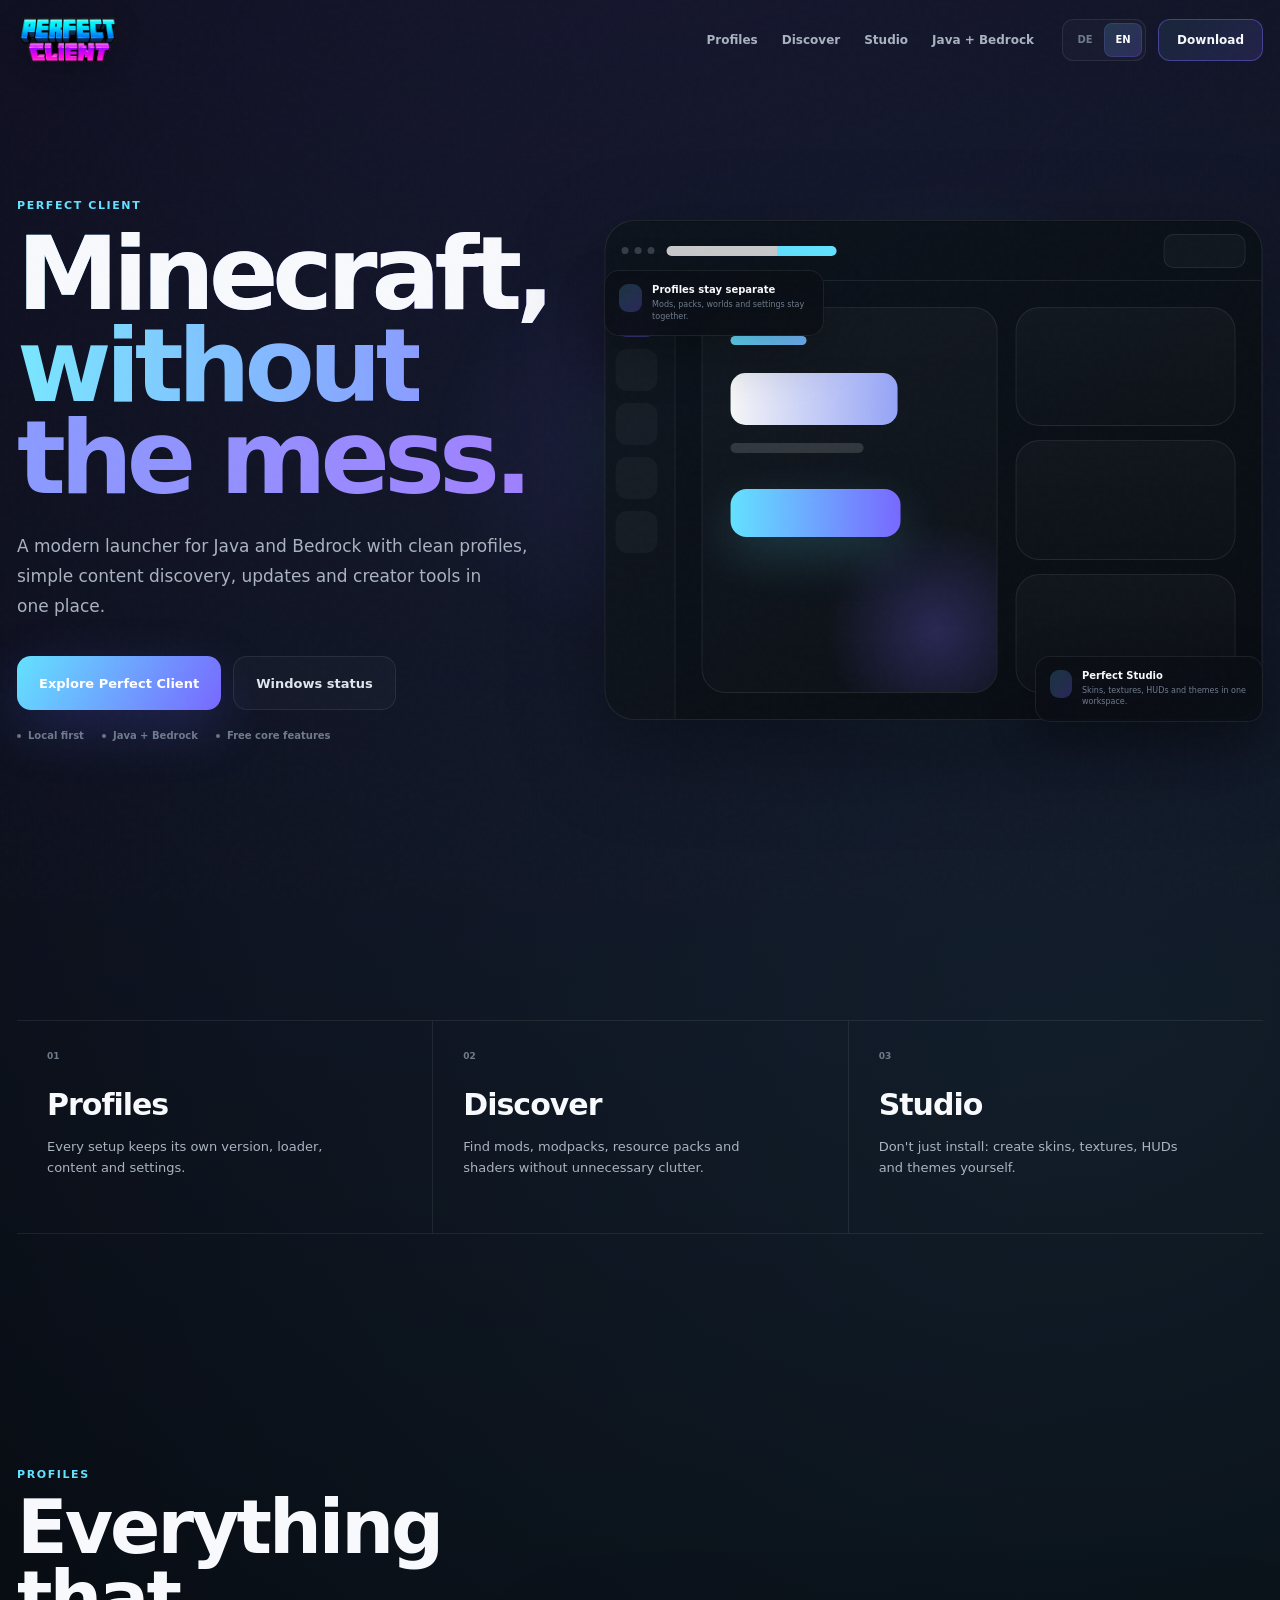
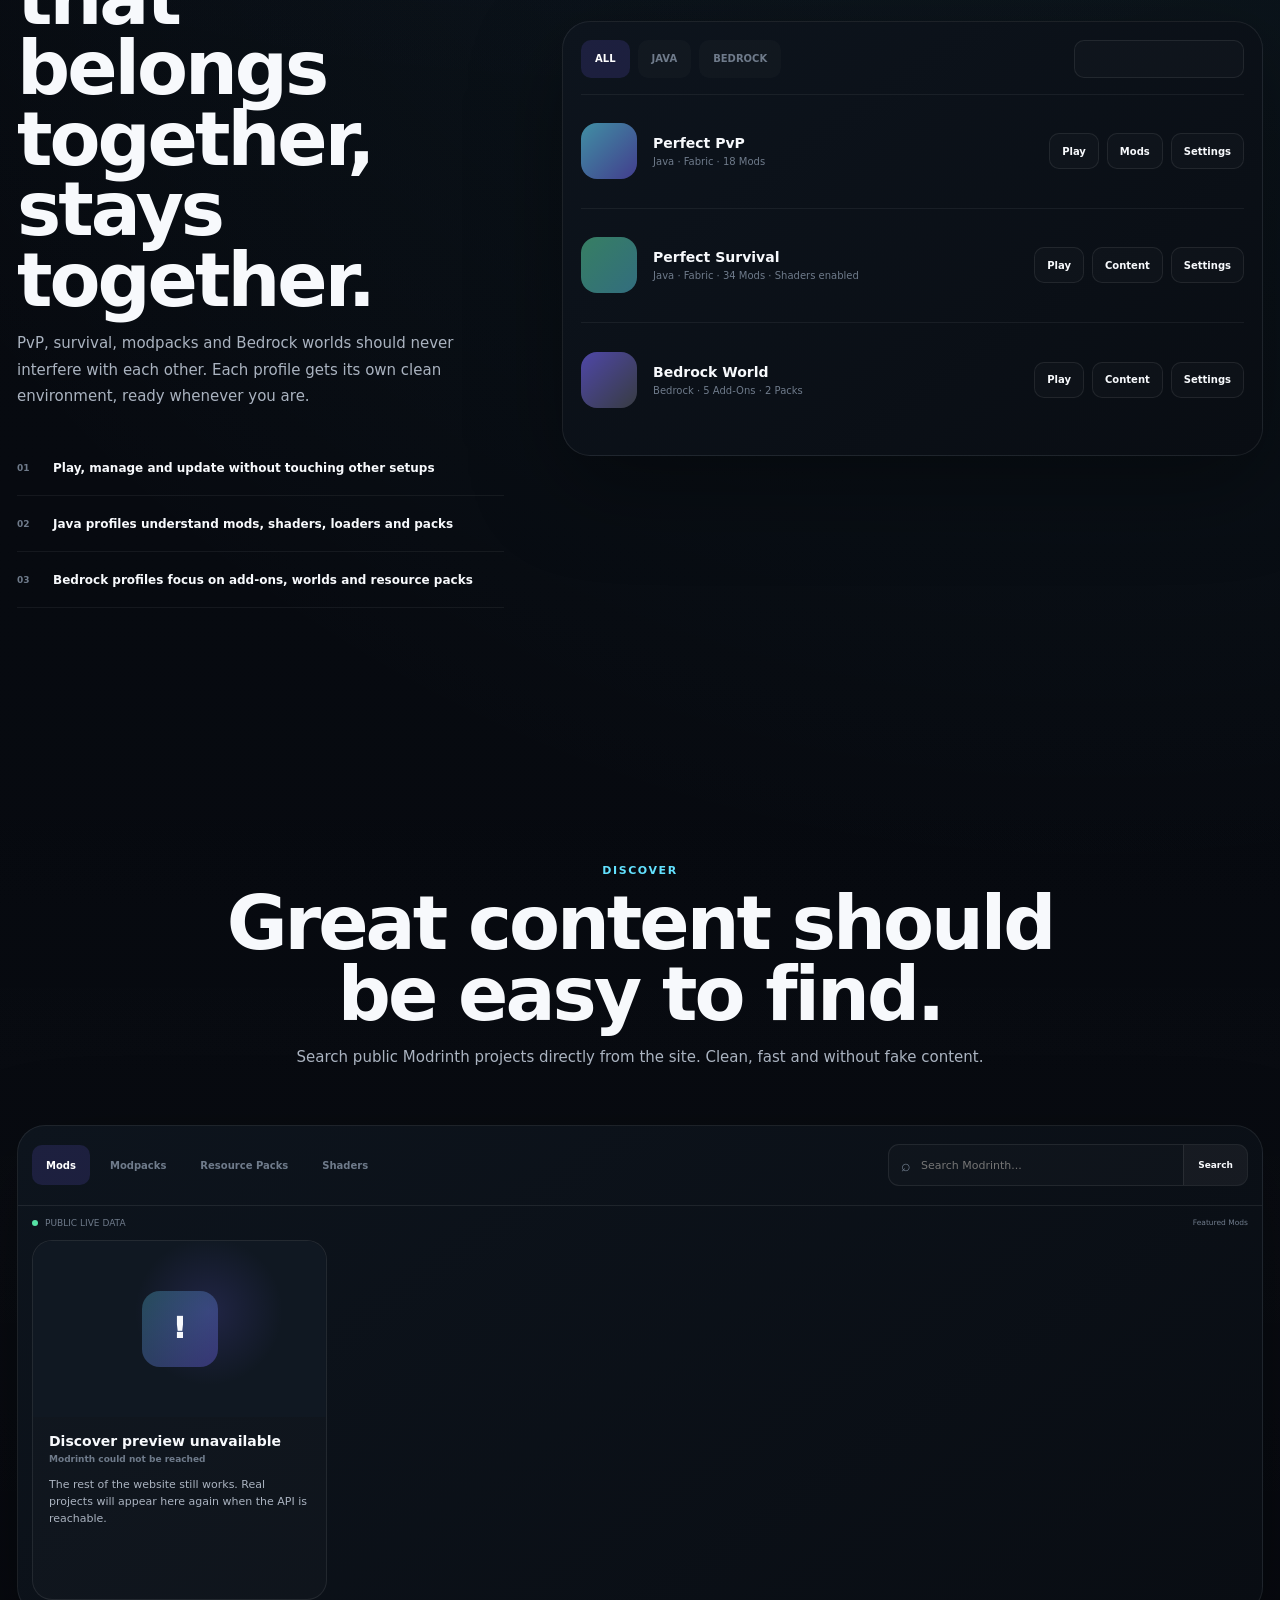
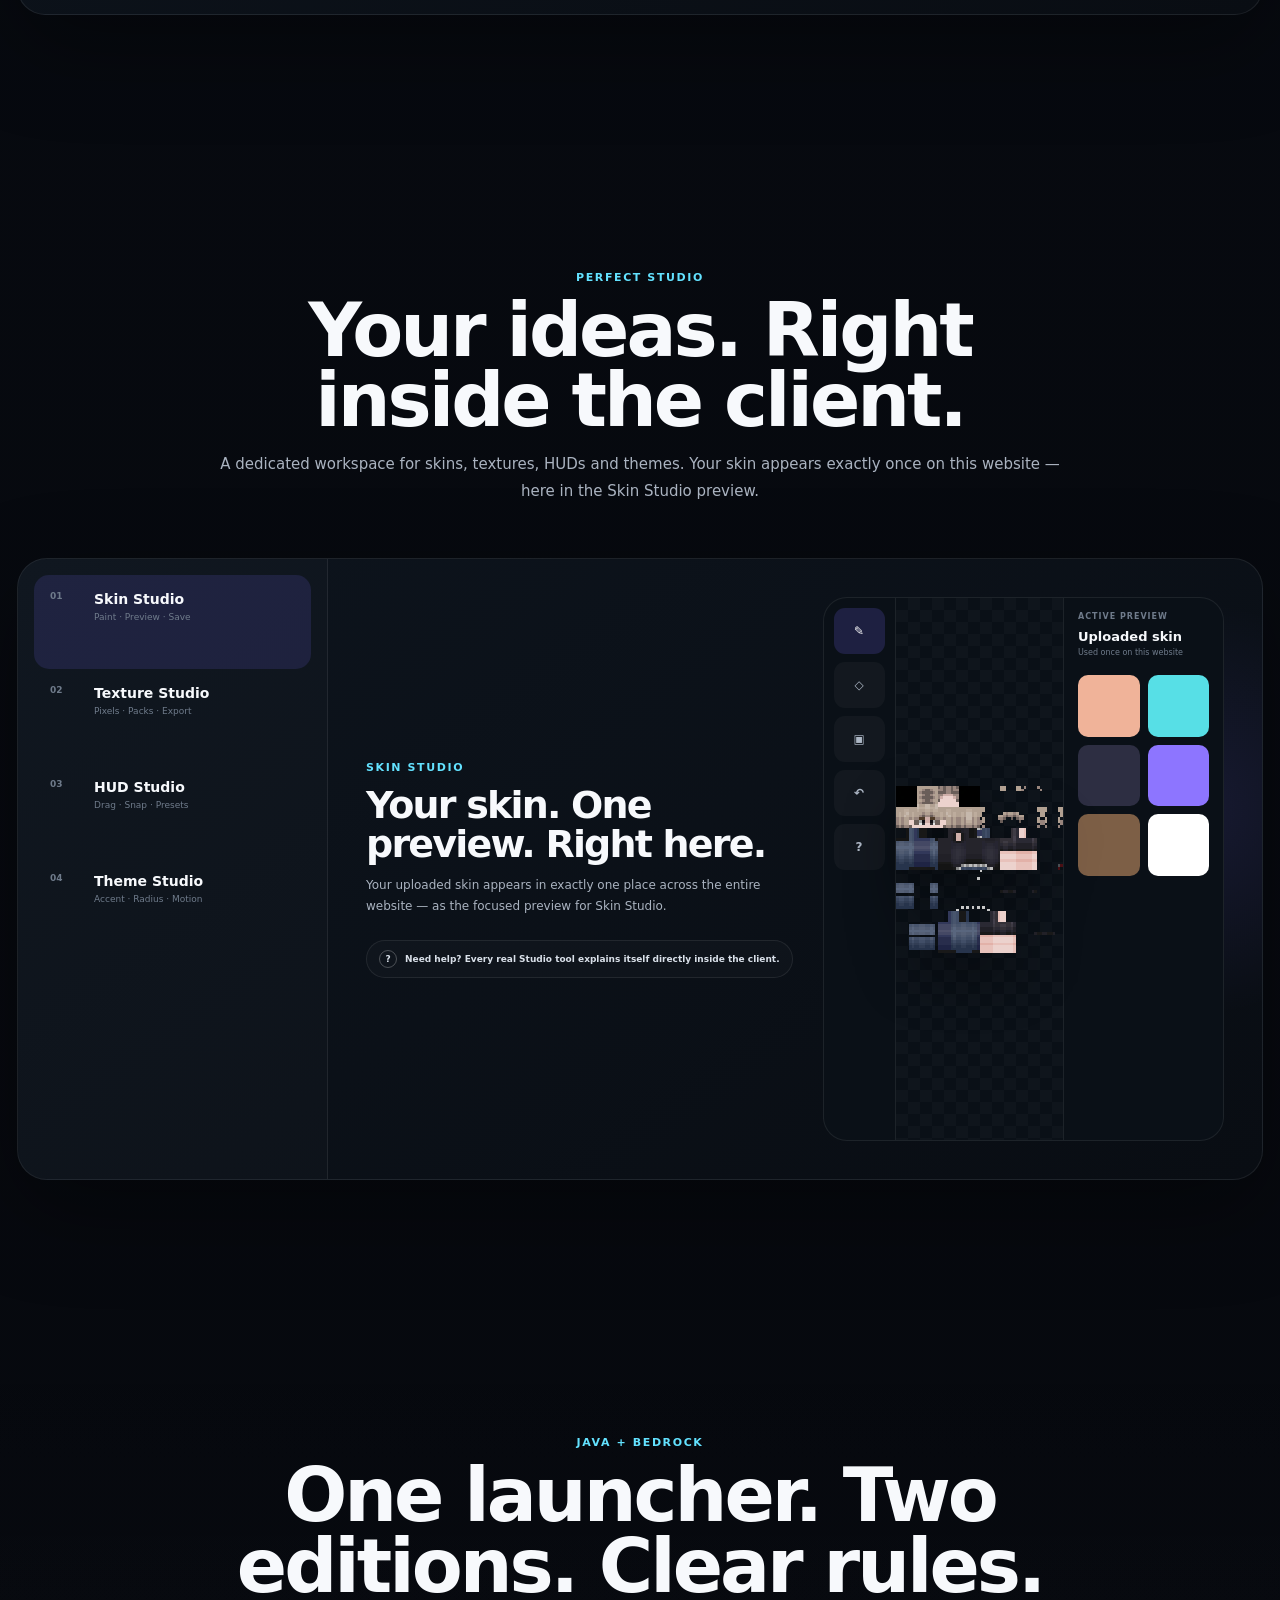
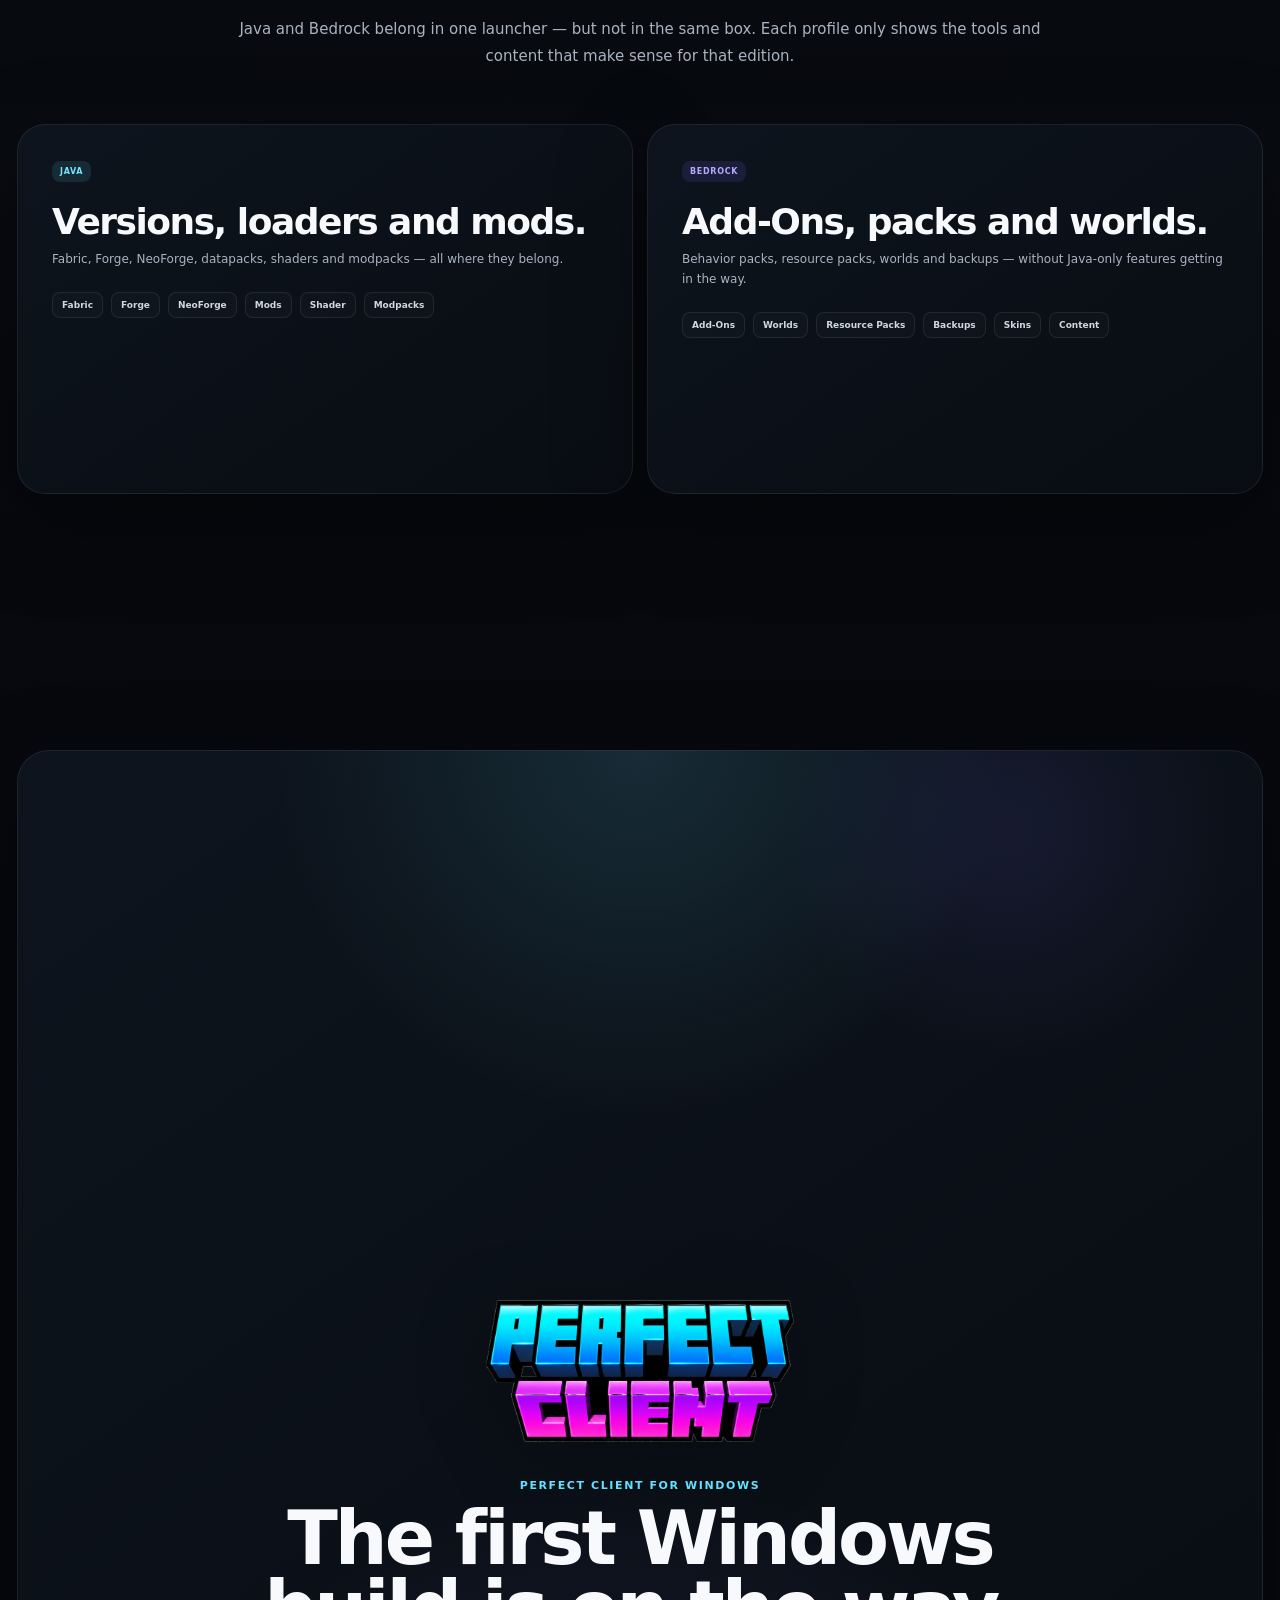
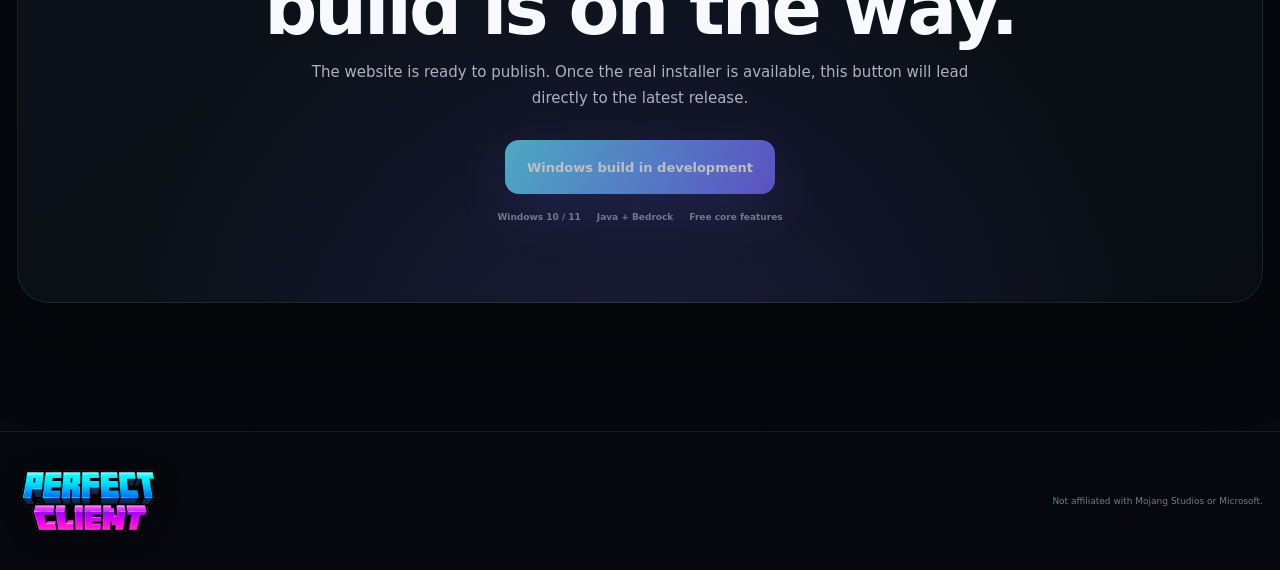
==== commit b49f4d52: "Add files via upload" ====
--- a/index.html
+++ b/index.html
@@ -4,7 +4,8 @@
   <meta charset="utf-8">
   <meta name="viewport" content="width=device-width,initial-scale=1">
   <meta name="theme-color" content="#06080d">
-  <meta name="description" content="Perfect Client — a premium Minecraft launcher concept website with profiles, discovery and a powerful studio.">
+  <meta name="color-scheme" content="dark">
+  <meta name="description" content="Perfect Client — a modern Minecraft launcher concept for profiles, content discovery and creator tools.">
   <meta property="og:title" content="Perfect Client">
   <meta property="og:description" content="A cleaner way to launch Minecraft.">
   <meta property="og:image" content="./assets/social-card.svg">
@@ -22,21 +23,24 @@
 
   <header class="site-header" id="siteHeader">
     <div class="shell header-row">
-      <a class="brand" href="#top" aria-label="Perfect Client">
-        <span class="brand-box">
-          <img src="./logo.png" data-fallback="./assets/brand.svg" alt="">
-        </span>
-        <span class="brand-text"><strong>PERFECT</strong><span>CLIENT</span></span>
+      <a class="brand real-brand" href="#top" aria-label="Perfect Client">
+        <img class="brand-logo-real" src="./logo.png" alt="Perfect Client">
       </a>
 
       <nav class="nav" aria-label="Main navigation">
-        <a href="#profiles">Profiles</a>
-        <a href="#discover">Discover</a>
-        <a href="#studio">Studio</a>
-        <a href="#editions">Java + Bedrock</a>
+        <a href="#profiles" data-i18n="navProfiles">Profiles</a>
+        <a href="#discover" data-i18n="navDiscover">Discover</a>
+        <a href="#studio" data-i18n="navStudio">Studio</a>
+        <a href="#editions" data-i18n="navEditions">Java + Bedrock</a>
       </nav>
 
-      <a class="nav-cta" href="#download">Download</a>
+      <div class="header-tools">
+        <div class="language-switch" role="group" aria-label="Language">
+          <button class="lang-btn" data-lang="de" type="button">DE</button>
+          <button class="lang-btn" data-lang="en" type="button">EN</button>
+        </div>
+        <a class="nav-cta" href="#download" data-i18n="navDownload">Download</a>
+      </div>
     </div>
   </header>
 
@@ -44,27 +48,32 @@
     <section class="hero">
       <div class="shell hero-grid">
         <div class="hero-copy reveal">
-          <span class="eyebrow">PERFECT CLIENT</span>
-          <h1>Launch Minecraft<br><span>without the mess.</span></h1>
-          <p class="lead">
-            Perfect Client is a premium launcher concept focused on clean profile management,
-            content discovery, studio tools and a polished Java + Bedrock experience.
+          <span class="eyebrow" data-i18n="heroEyebrow">PERFECT CLIENT</span>
+          <h1>
+            <span data-i18n="heroTitleA">Minecraft,</span><br>
+            <span class="gradient-text" data-i18n="heroTitleB">endlich übersichtlich.</span>
+          </h1>
+
+          <p class="lead" data-i18n="heroLead">
+            Ein moderner Launcher für Java und Bedrock – mit sauberen Profilen, einfacher Content-Suche,
+            Updates und kreativen Tools an einem Ort.
           </p>
 
           <div class="hero-actions">
-            <a class="button primary" href="#profiles">Explore the concept</a>
-            <a class="button secondary" href="#download">Windows build status</a>
+            <a class="button primary" href="#profiles" data-i18n="heroPrimary">Perfect Client entdecken</a>
+            <a class="button secondary" href="#download" data-i18n="heroSecondary">Windows-Status</a>
           </div>
 
           <div class="hero-meta">
-            <span>Local first</span>
-            <span>Java + Bedrock</span>
-            <span>Release-ready website</span>
+            <span data-i18n="metaLocal">Lokal zuerst</span>
+            <span data-i18n="metaEditions">Java + Bedrock</span>
+            <span data-i18n="metaFree">Core-Funktionen kostenlos</span>
           </div>
         </div>
 
         <div class="hero-visual reveal" id="heroVisual">
           <div class="hero-aura"></div>
+
           <div class="launcher-shell parallax" data-depth=".16">
             <div class="launcher-topbar">
               <div class="dots"><i></i><i></i><i></i></div>
@@ -100,12 +109,18 @@
 
           <div class="float-card fc-one parallax" data-depth=".28">
             <span></span>
-            <div><strong>Profiles stay separate</strong><small>Mods, packs, worlds and settings stay together.</small></div>
+            <div>
+              <strong data-i18n="floatProfilesTitle">Profile bleiben getrennt</strong>
+              <small data-i18n="floatProfilesText">Mods, Packs, Welten und Einstellungen bleiben zusammen.</small>
+            </div>
           </div>
 
           <div class="float-card fc-two parallax" data-depth=".36">
             <span></span>
-            <div><strong>Studio included</strong><small>Create skins, textures, HUDs and themes in one place.</small></div>
+            <div>
+              <strong data-i18n="floatStudioTitle">Perfect Studio</strong>
+              <small data-i18n="floatStudioText">Skins, Texturen, HUDs und Themes an einem Ort.</small>
+            </div>
           </div>
         </div>
       </div>
@@ -115,18 +130,20 @@
       <div class="shell value-grid">
         <article class="value-item reveal">
           <span>01</span>
-          <strong>Profiles</strong>
-          <p>Each setup gets its own version, loader, content and settings.</p>
+          <strong data-i18n="valueProfilesTitle">Profile</strong>
+          <p data-i18n="valueProfilesText">Jedes Setup behält seine eigene Version, seinen Loader, Content und Einstellungen.</p>
         </article>
+
         <article class="value-item reveal">
           <span>02</span>
-          <strong>Discover</strong>
-          <p>Browse public projects cleanly and match them to the right profile.</p>
+          <strong data-i18n="valueDiscoverTitle">Discover</strong>
+          <p data-i18n="valueDiscoverText">Finde Mods, Modpacks, Resource Packs und Shader ohne unnötiges Durcheinander.</p>
         </article>
+
         <article class="value-item reveal">
           <span>03</span>
-          <strong>Studio</strong>
-          <p>Create instead of only installing — right inside the launcher ecosystem.</p>
+          <strong data-i18n="valueStudioTitle">Studio</strong>
+          <p data-i18n="valueStudioText">Nicht nur installieren: Skins, Texturen, HUDs und Themes direkt selbst gestalten.</p>
         </article>
       </div>
     </section>
@@ -134,23 +151,23 @@
     <section class="section" id="profiles">
       <div class="shell two-col">
         <div class="copy reveal">
-          <span class="eyebrow">PROFILES</span>
-          <h2>Everything belongs to a profile.</h2>
-          <p>
-            PvP, survival, modpacks and Bedrock worlds should not fight each other.
-            Perfect Client keeps every setup self-contained, clean and easy to manage.
+          <span class="eyebrow" data-i18n="profilesEyebrow">PROFILE</span>
+          <h2 data-i18n="profilesTitle">Alles, was zusammengehört, bleibt zusammen.</h2>
+          <p data-i18n="profilesLead">
+            PvP, Survival, Modpacks und Bedrock-Welten sollen sich nicht gegenseitig stören.
+            Deshalb bekommt jedes Profil seine eigene Umgebung – sauber getrennt und sofort spielbereit.
           </p>
 
           <div class="feature-list">
-            <div><span>01</span><b>Play, manage or update without mixing setups</b></div>
-            <div><span>02</span><b>Java profiles know about mods, shaders and packs</b></div>
-            <div><span>03</span><b>Bedrock profiles focus on add-ons, worlds and resource packs</b></div>
+            <div><span>01</span><b data-i18n="profilesFeature1">Spielen, verwalten und aktualisieren, ohne andere Setups anzufassen</b></div>
+            <div><span>02</span><b data-i18n="profilesFeature2">Java-Profile kennen Mods, Shader, Loader und Packs</b></div>
+            <div><span>03</span><b data-i18n="profilesFeature3">Bedrock-Profile konzentrieren sich auf Add-Ons, Welten und Resource Packs</b></div>
           </div>
         </div>
 
         <div class="profiles-panel reveal">
           <div class="profiles-head">
-            <div class="profile-pill active">ALL</div>
+            <div class="profile-pill active" data-i18n="profileAll">ALLE</div>
             <div class="profile-pill">JAVA</div>
             <div class="profile-pill">BEDROCK</div>
             <div class="profile-search"></div>
@@ -163,7 +180,9 @@
               <small>Java · Fabric · 18 Mods</small>
             </div>
             <div class="profile-actions">
-              <button>Play</button><button>Mods</button><button>Settings</button>
+              <button data-i18n="profilePlay">Spielen</button>
+              <button>Mods</button>
+              <button data-i18n="profileSettings">Einstellungen</button>
             </div>
           </div>
 
@@ -171,10 +190,12 @@
             <div class="profile-icon gradient-two"></div>
             <div class="profile-info">
               <strong>Perfect Survival</strong>
-              <small>Java · Fabric · 34 Mods · Shaders enabled</small>
+              <small data-i18n="profileSurvivalMeta">Java · Fabric · 34 Mods · Shader aktiv</small>
             </div>
             <div class="profile-actions">
-              <button>Play</button><button>Content</button><button>Settings</button>
+              <button data-i18n="profilePlay">Spielen</button>
+              <button>Content</button>
+              <button data-i18n="profileSettings">Einstellungen</button>
             </div>
           </div>
 
@@ -182,10 +203,12 @@
             <div class="profile-icon gradient-three"></div>
             <div class="profile-info">
               <strong>Bedrock World</strong>
-              <small>Bedrock · 5 Add-Ons · 2 Packs</small>
+              <small data-i18n="profileBedrockMeta">Bedrock · 5 Add-Ons · 2 Packs</small>
             </div>
             <div class="profile-actions">
-              <button>Play</button><button>Content</button><button>Settings</button>
+              <button data-i18n="profilePlay">Spielen</button>
+              <button>Content</button>
+              <button data-i18n="profileSettings">Einstellungen</button>
             </div>
           </div>
         </div>
@@ -194,31 +217,34 @@
 
     <section class="section alt" id="discover">
       <div class="shell">
-        <div class="section-head reveal">
-          <span class="eyebrow">DISCOVER</span>
-          <h2>Clean discovery, real results.</h2>
-          <p>Search public Modrinth data live. No fake skin art, no clutter — just a premium discover experience.</p>
+        <div class="section-head reveal centered">
+          <span class="eyebrow" data-i18n="discoverEyebrow">DISCOVER</span>
+          <h2 data-i18n="discoverTitle">Guter Content sollte leicht zu finden sein.</h2>
+          <p data-i18n="discoverLead">
+            Durchsuche öffentliche Modrinth-Projekte direkt auf der Seite.
+            Klar, schnell und ohne Fake-Inhalte.
+          </p>
         </div>
 
         <div class="discover-panel reveal">
           <div class="discover-top">
             <div class="tabs">
-              <button class="tab active" data-type="mod" type="button">Mods</button>
-              <button class="tab" data-type="modpack" type="button">Modpacks</button>
-              <button class="tab" data-type="resourcepack" type="button">Resource Packs</button>
-              <button class="tab" data-type="shader" type="button">Shaders</button>
+              <button class="tab active" data-type="mod" type="button" data-i18n="tabMods">Mods</button>
+              <button class="tab" data-type="modpack" type="button" data-i18n="tabModpacks">Modpacks</button>
+              <button class="tab" data-type="resourcepack" type="button" data-i18n="tabResourcePacks">Resource Packs</button>
+              <button class="tab" data-type="shader" type="button" data-i18n="tabShaders">Shader</button>
             </div>
 
             <form id="discoverForm" class="discover-search">
               <span>⌕</span>
-              <input id="discoverInput" type="text" placeholder="Search Modrinth...">
-              <button type="submit">Search</button>
+              <input id="discoverInput" type="text" data-i18n-placeholder="discoverSearch" placeholder="Modrinth durchsuchen...">
+              <button type="submit" data-i18n="discoverSearchButton">Suchen</button>
             </form>
           </div>
 
           <div class="discover-status">
-            <span><i></i>LIVE PUBLIC DATA</span>
-            <small id="discoverLabel">Featured mods</small>
+            <span><i></i><span data-i18n="discoverLive">ÖFFENTLICHE LIVE-DATEN</span></span>
+            <small id="discoverLabel">Empfohlene Mods</small>
           </div>
 
           <div class="project-grid" id="projectGrid" aria-live="polite">
@@ -234,11 +260,11 @@
     <section class="section" id="studio">
       <div class="shell">
         <div class="section-head reveal centered">
-          <span class="eyebrow">STUDIO</span>
-          <h2>A creator workspace, not just a launcher.</h2>
-          <p>
-            New concept: only one skin appears on the entire website, and only once —
-            right here in the Skin Studio preview.
+          <span class="eyebrow" data-i18n="studioEyebrow">PERFECT STUDIO</span>
+          <h2 data-i18n="studioTitle">Deine Ideen. Direkt im Client.</h2>
+          <p data-i18n="studioLead">
+            Ein eigener Bereich für Skins, Texturen, HUDs und Themes.
+            Dein Skin wird auf dieser Website genau einmal gezeigt – hier in der Skin-Studio-Vorschau.
           </p>
         </div>
 
@@ -246,19 +272,19 @@
           <aside class="studio-list">
             <button class="studio-tab active" data-studio="skin" type="button">
               <span>01</span>
-              <div><strong>Skin Studio</strong><small>Paint · Preview · Save</small></div>
+              <div><strong data-i18n="skinStudio">Skin Studio</strong><small data-i18n="skinStudioSmall">Malen · Vorschau · Speichern</small></div>
             </button>
             <button class="studio-tab" data-studio="texture" type="button">
               <span>02</span>
-              <div><strong>Texture Studio</strong><small>Pixels · Packs · Export</small></div>
+              <div><strong data-i18n="textureStudio">Texture Studio</strong><small data-i18n="textureStudioSmall">Pixel · Packs · Export</small></div>
             </button>
             <button class="studio-tab" data-studio="hud" type="button">
               <span>03</span>
-              <div><strong>HUD Studio</strong><small>Drag · Snap · Presets</small></div>
+              <div><strong>HUD Studio</strong><small data-i18n="hudStudioSmall">Ziehen · Einrasten · Presets</small></div>
             </button>
             <button class="studio-tab" data-studio="theme" type="button">
               <span>04</span>
-              <div><strong>Theme Studio</strong><small>Accent · Radius · Motion</small></div>
+              <div><strong>Theme Studio</strong><small data-i18n="themeStudioSmall">Akzent · Radius · Bewegung</small></div>
             </button>
           </aside>
 
@@ -271,26 +297,29 @@
       <div class="shell">
         <div class="section-head reveal centered">
           <span class="eyebrow">JAVA + BEDROCK</span>
-          <h2>One launcher. Different rules.</h2>
-          <p>Java and Bedrock are supported inside one product concept, but each profile type only exposes the content that makes sense.</p>
+          <h2 data-i18n="editionsTitle">Ein Launcher. Zwei Editionen. Klare Regeln.</h2>
+          <p data-i18n="editionsLead">
+            Java und Bedrock gehören in einen Launcher – aber nicht in dieselbe Schublade.
+            Jedes Profil zeigt nur die Funktionen und Inhalte, die zur jeweiligen Edition passen.
+          </p>
         </div>
 
         <div class="edition-grid">
           <article class="edition-card reveal">
             <div class="edition-badge java">JAVA</div>
-            <h3>Versions, loaders and mods.</h3>
-            <p>Fabric, Forge, NeoForge, datapacks, shaders and modpacks all fit here.</p>
+            <h3 data-i18n="javaTitle">Versionen, Loader und Mods.</h3>
+            <p data-i18n="javaLead">Fabric, Forge, NeoForge, Datapacks, Shader und Modpacks – alles an der richtigen Stelle.</p>
             <div class="pill-row">
-              <span>Fabric</span><span>Forge</span><span>NeoForge</span><span>Mods</span><span>Shaders</span><span>Modpacks</span>
+              <span>Fabric</span><span>Forge</span><span>NeoForge</span><span>Mods</span><span>Shader</span><span>Modpacks</span>
             </div>
           </article>
 
           <article class="edition-card reveal">
             <div class="edition-badge bedrock">BEDROCK</div>
-            <h3>Add-Ons, packs and worlds.</h3>
-            <p>Behavior packs, resource packs, worlds, backups and Bedrock-friendly content live here.</p>
+            <h3 data-i18n="bedrockTitle">Add-Ons, Packs und Welten.</h3>
+            <p data-i18n="bedrockLead">Behavior Packs, Resource Packs, Welten und Backups – ohne Java-Funktionen dazwischen.</p>
             <div class="pill-row">
-              <span>Add-Ons</span><span>Worlds</span><span>Resource Packs</span><span>Backups</span><span>Skins</span><span>Content</span>
+              <span>Add-Ons</span><span data-i18n="pillWorlds">Welten</span><span>Resource Packs</span><span>Backups</span><span>Skins</span><span>Content</span>
             </div>
           </article>
         </div>
@@ -301,17 +330,23 @@
       <div class="shell">
         <div class="download-card reveal">
           <div class="download-orb"></div>
-          <span class="eyebrow">PERFECT CLIENT</span>
-          <h2>Website ready. Windows build next.</h2>
-          <p>
-            This package is ready for GitHub and Cloudflare Pages right now.
-            When you have a real `.exe`, you only need to add your release link.
-          </p>
-          <a id="releaseButton" class="button primary disabled" href="#download" aria-disabled="true">Windows release coming soon</a>
+          <img class="download-real-logo" src="./logo.png" alt="Perfect Client">
+
+          <span class="eyebrow" data-i18n="downloadEyebrow">PERFECT CLIENT FÜR WINDOWS</span>
+          <h2 data-i18n="downloadTitle">Der erste Windows-Build kommt.</h2>
+          <p data-i18n="downloadLead">
+            Die Website kann bereits veröffentlicht werden. Sobald der echte Installer bereit ist,
+            führt dieser Button direkt zum neuesten Release.
+          </p>
+
+          <a id="releaseButton" class="button primary disabled" href="#download" aria-disabled="true" data-i18n="downloadButton">
+            Windows-Build in Entwicklung
+          </a>
+
           <div class="download-meta">
-            <span>Static site</span>
-            <span>Cloudflare ready</span>
-            <span>GitHub ready</span>
+            <span>Windows 10 / 11</span>
+            <span>Java + Bedrock</span>
+            <span data-i18n="downloadFree">Core-Funktionen kostenlos</span>
           </div>
         </div>
       </div>
@@ -320,13 +355,11 @@
 
   <footer>
     <div class="shell footer-row">
-      <div class="footer-brand">
-        <span class="brand-box small">
-          <img src="./logo.png" data-fallback="./assets/brand.svg" alt="">
-        </span>
-        <div><strong>Perfect Client</strong><small>Play. Organize. Discover. Create.</small></div>
-      </div>
-      <div class="footer-note">Not affiliated with Mojang Studios or Microsoft.</div>
+      <div class="footer-brand footer-real-brand">
+        <img class="footer-logo-real" src="./logo.png" alt="Perfect Client">
+      </div>
+
+      <div class="footer-note" data-i18n="footerDisclaimer">Nicht mit Mojang Studios oder Microsoft verbunden.</div>
     </div>
   </footer>
 </body>
--- a/styles.css
+++ b/styles.css
@@ -694,3 +694,106 @@
   .reveal{opacity:1;transform:none}
   .cursor-glow{display:none}
 }
+
+
+/* v4 — real logo + bilingual controls */
+.real-brand{
+  min-width:154px;
+  height:54px;
+  display:flex;
+  align-items:center;
+}
+.brand-logo-real{
+  display:block;
+  width:142px;
+  height:50px;
+  object-fit:contain;
+  object-position:left center;
+  filter:drop-shadow(0 4px 12px rgba(0,0,0,.24));
+}
+.header-tools{
+  display:flex;
+  align-items:center;
+  gap:12px;
+}
+.language-switch{
+  display:flex;
+  padding:3px;
+  border:1px solid var(--border);
+  border-radius:11px;
+  background:rgba(255,255,255,.025);
+}
+.lang-btn{
+  width:38px;
+  height:34px;
+  border:0;
+  border-radius:8px;
+  color:var(--muted);
+  background:transparent;
+  cursor:pointer;
+  font-size:10px;
+  font-weight:900;
+  transition:background .15s ease,color .15s ease;
+}
+.lang-btn:hover{color:#fff}
+.lang-btn.active{
+  color:#fff;
+  background:linear-gradient(135deg,rgba(99,226,255,.15),rgba(120,104,255,.22));
+  box-shadow:inset 0 0 0 1px rgba(120,104,255,.20);
+}
+.gradient-text{
+  color:transparent!important;
+  background:linear-gradient(90deg,#79e7ff,#8b9bff 45%,#a182ff)!important;
+  background-clip:text!important;
+  -webkit-background-clip:text!important;
+}
+.download-real-logo{
+  width:min(440px,70%);
+  max-height:160px;
+  margin:0 auto 28px;
+  object-fit:contain;
+  filter:drop-shadow(0 16px 35px rgba(0,0,0,.28));
+}
+.footer-real-brand{
+  min-width:155px;
+}
+.footer-logo-real{
+  width:150px;
+  max-height:70px;
+  object-fit:contain;
+  object-position:left center;
+  filter:drop-shadow(0 4px 12px rgba(0,0,0,.24));
+}
+
+/* refine hero copy */
+.hero-copy h1 > span:first-child{
+  color:var(--text);
+}
+.hero-copy h1 .gradient-text{
+  display:inline;
+}
+
+/* slightly more premium text rhythm */
+.copy p,.section-head p,.lead{
+  text-wrap:pretty;
+}
+.section-head h2,.copy h2,.download-card h2,.hero-copy h1{
+  text-wrap:balance;
+}
+
+@media(max-width:820px){
+  .real-brand{min-width:115px}
+  .brand-logo-real{width:112px;height:44px}
+  .language-switch{margin-left:auto}
+}
+@media(max-width:620px){
+  .header-row{gap:10px}
+  .real-brand{min-width:90px}
+  .brand-logo-real{width:88px;height:40px}
+  .header-tools{gap:7px}
+  .nav-cta{padding:0 12px;font-size:10px}
+  .language-switch{padding:2px}
+  .lang-btn{width:32px;height:32px}
+  .download-real-logo{width:min(360px,88%)}
+  .footer-logo-real{width:130px}
+}
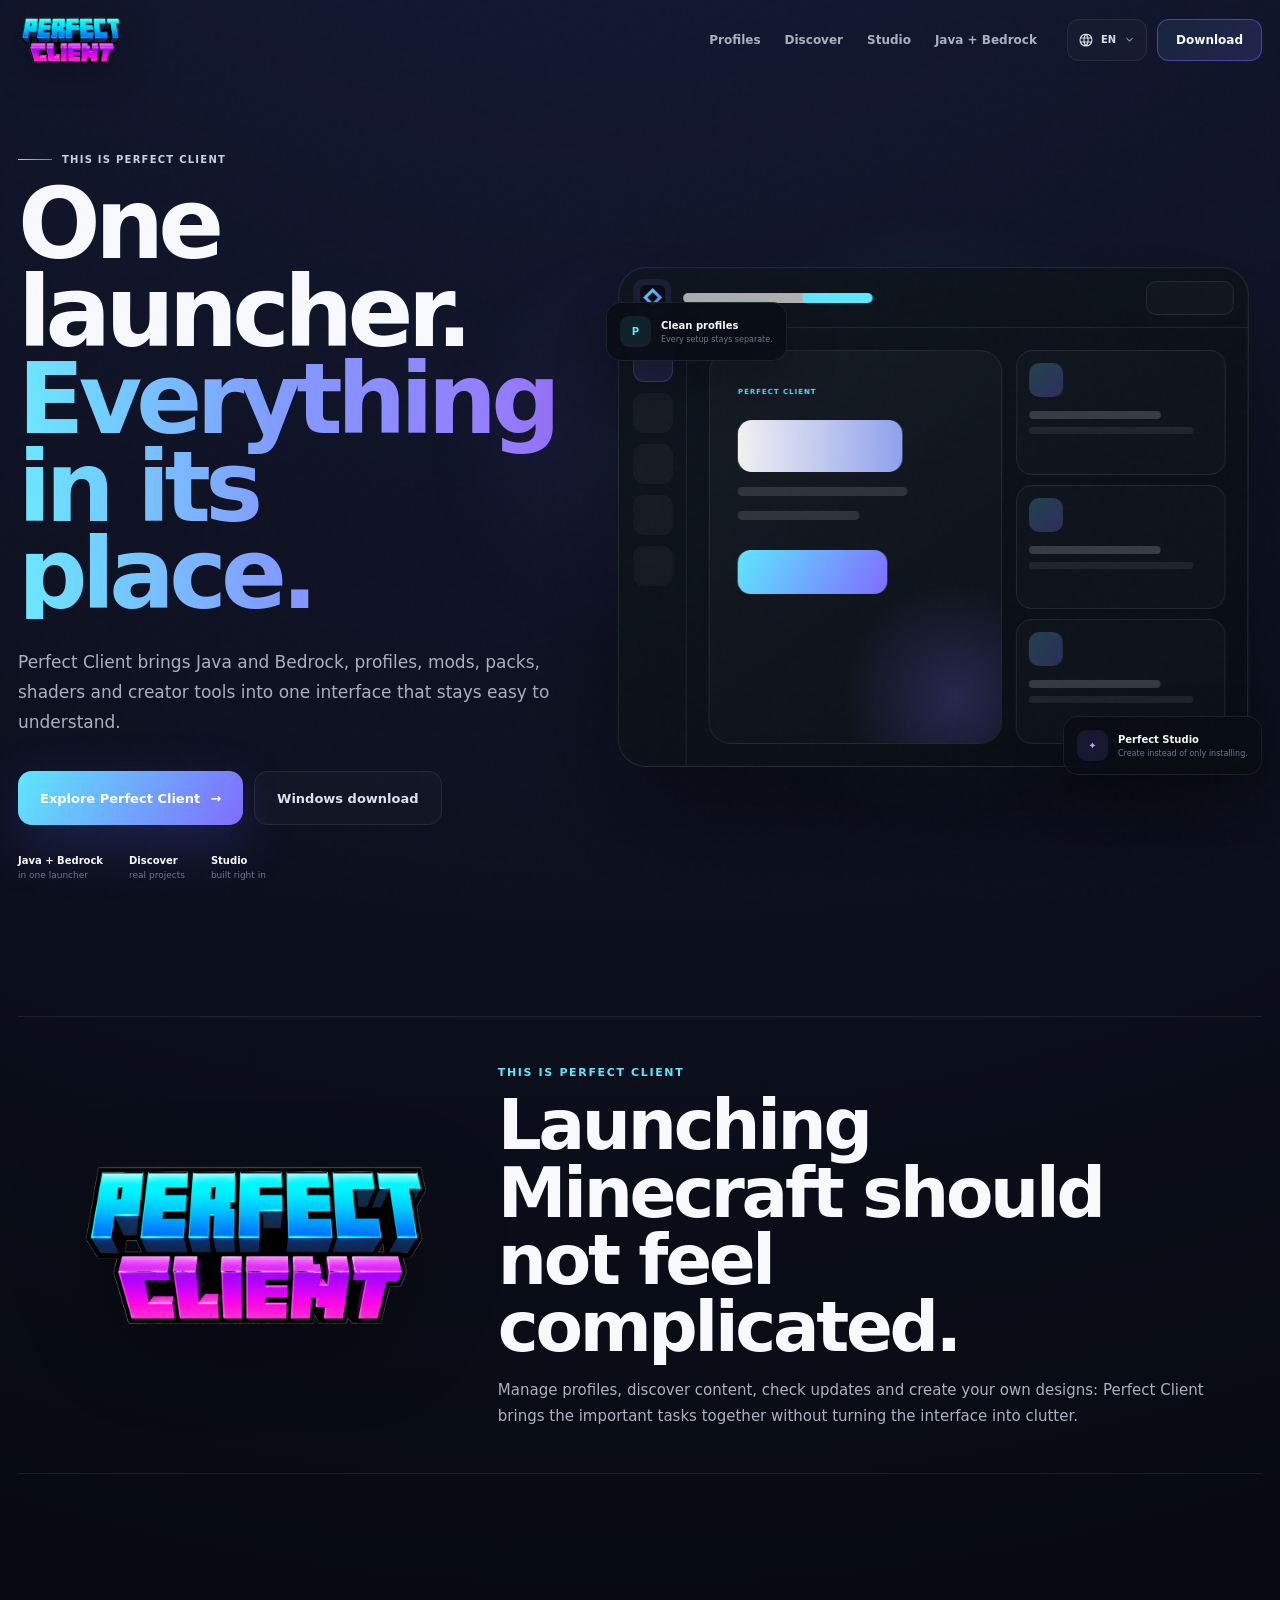
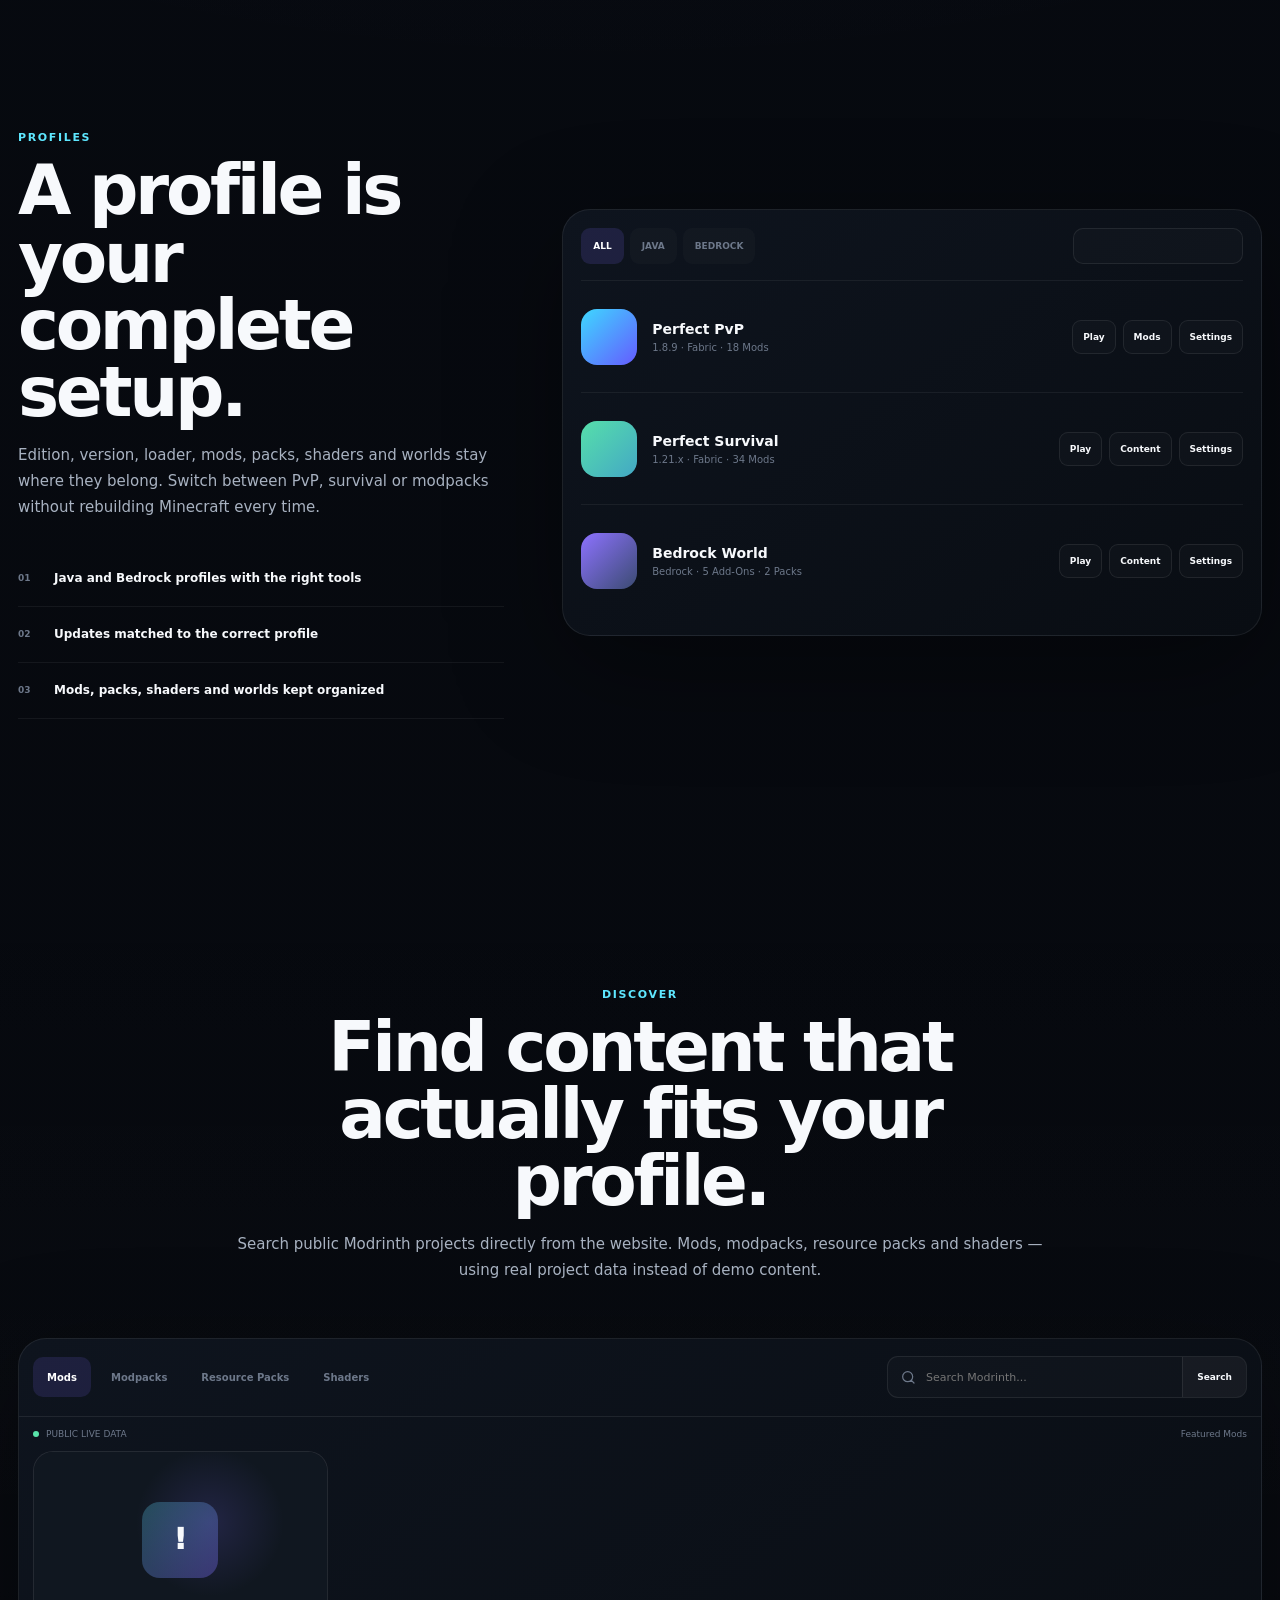
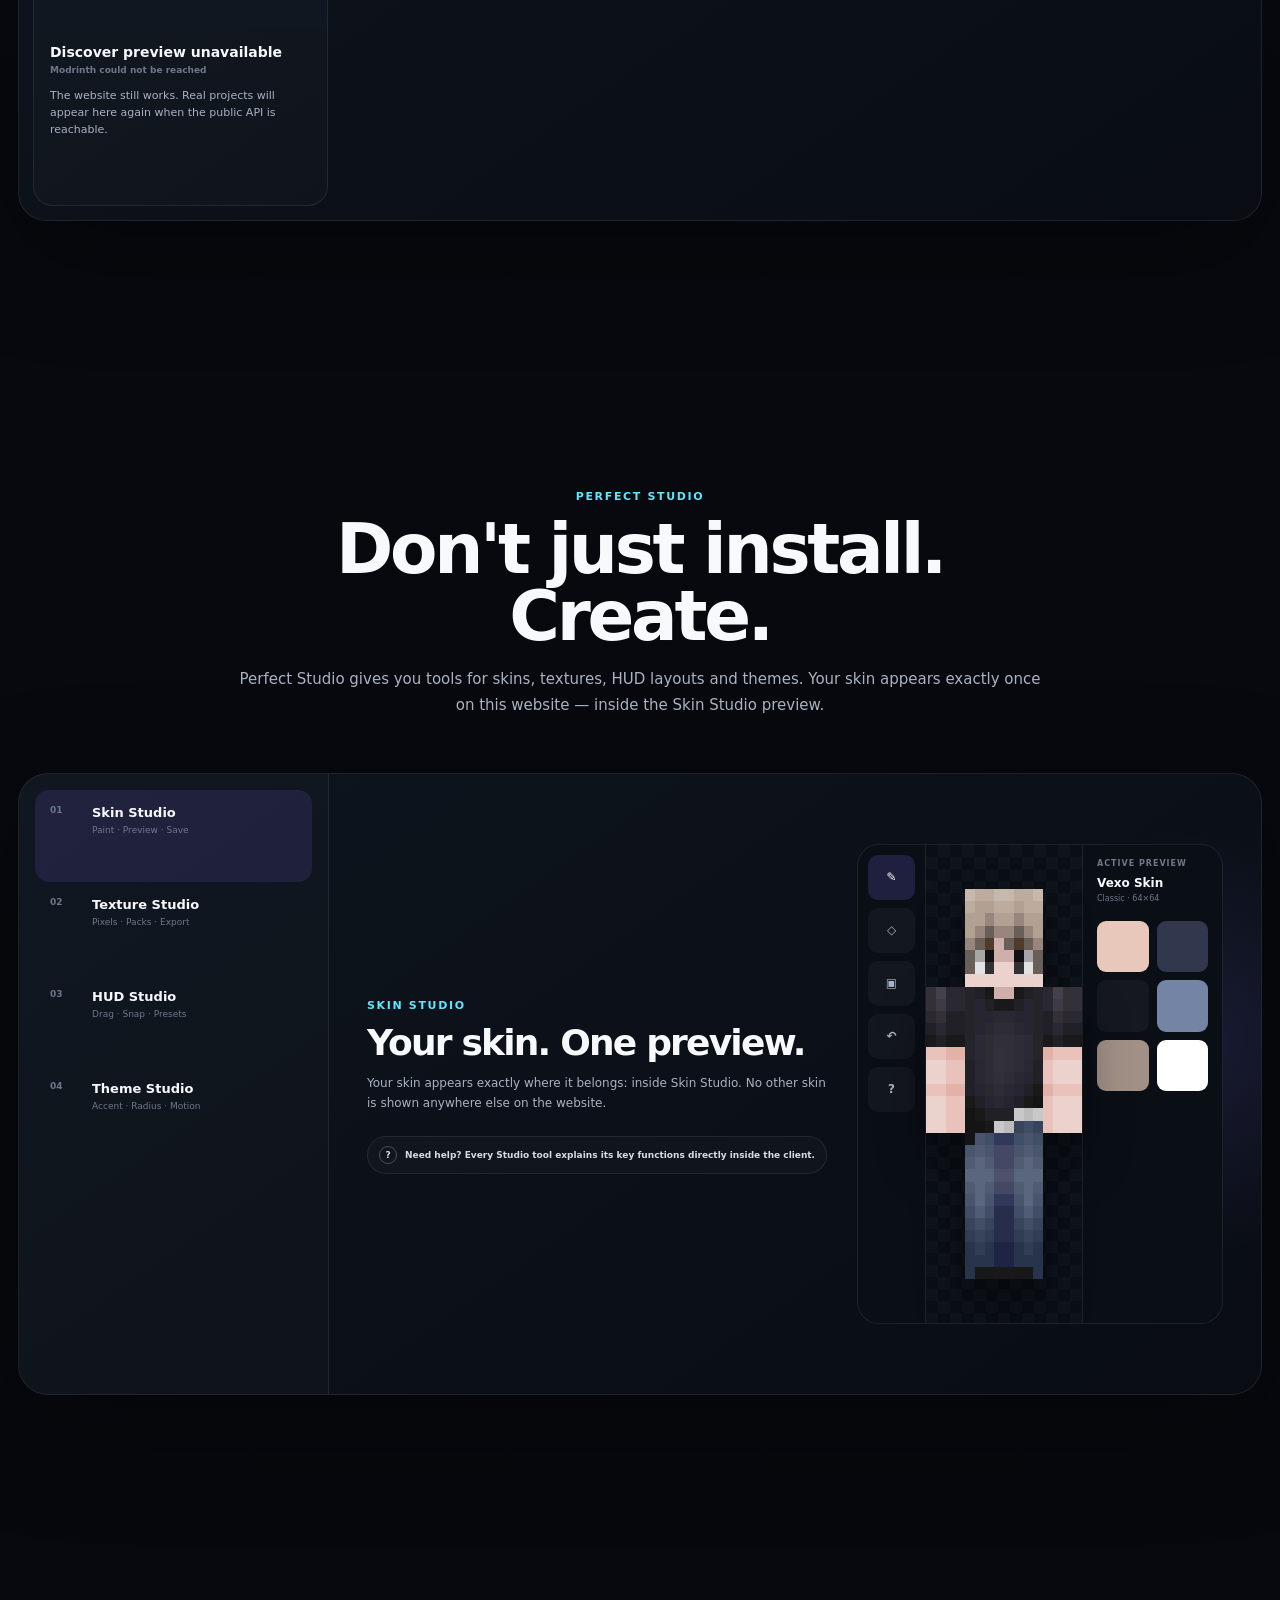
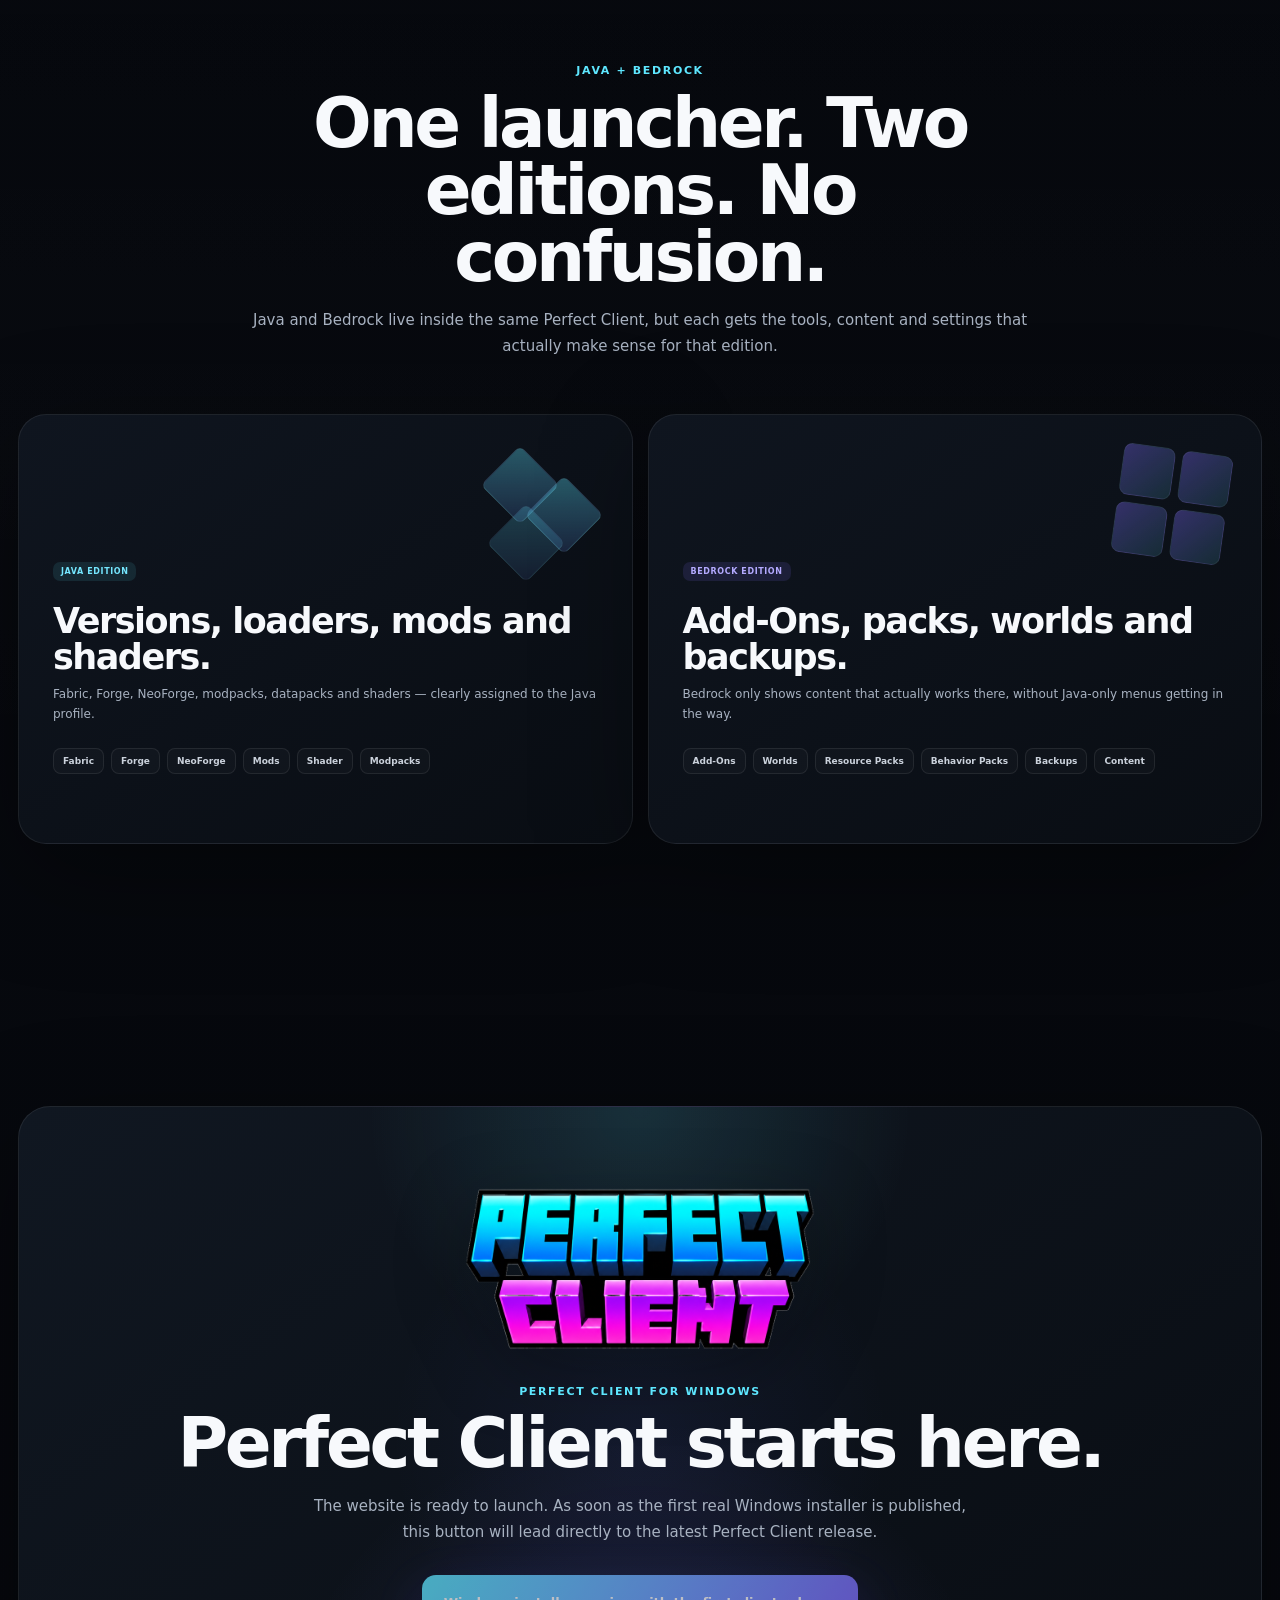
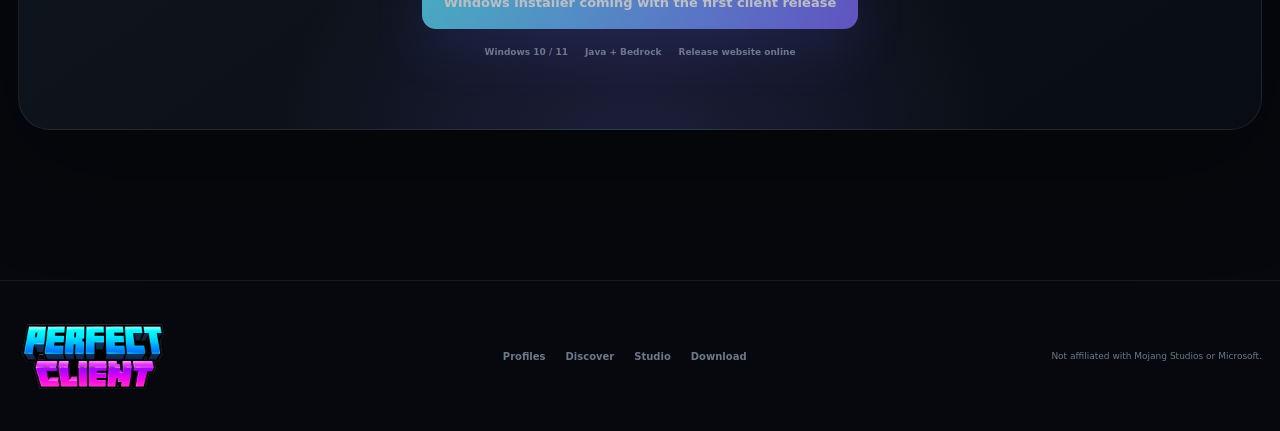
==== commit 9c53ba36: "Add files via upload" ====
--- a/index.html
+++ b/index.html
@@ -1,20 +1,29 @@
 <!doctype html>
-<html lang="en">
+<html lang="de">
 <head>
   <meta charset="utf-8">
-  <meta name="viewport" content="width=device-width,initial-scale=1">
+  <meta name="viewport" content="width=device-width,initial-scale=1,viewport-fit=cover">
   <meta name="theme-color" content="#06080d">
   <meta name="color-scheme" content="dark">
-  <meta name="description" content="Perfect Client — a modern Minecraft launcher concept for profiles, content discovery and creator tools.">
+  <meta name="robots" content="index,follow,max-image-preview:large">
+
+  <meta name="description" content="Perfect Client — ein moderner Minecraft Launcher für Java und Bedrock mit Profilen, Discover und Creator-Tools.">
+  <link rel="canonical" href="https://perfect-client-website.pages.dev/">
+
   <meta property="og:title" content="Perfect Client">
-  <meta property="og:description" content="A cleaner way to launch Minecraft.">
-  <meta property="og:image" content="./assets/social-card.svg">
+  <meta property="og:description" content="Ein Launcher. Alles an seinem Platz.">
   <meta property="og:type" content="website">
+  <meta property="og:url" content="https://perfect-client-website.pages.dev/">
+  <meta property="og:image" content="https://perfect-client-website.pages.dev/assets/social-card-v6.jpg">
   <meta name="twitter:card" content="summary_large_image">
-  <link rel="icon" href="./assets/brand.svg">
-  <link rel="stylesheet" href="./styles.css">
-  <script defer src="./app.js"></script>
-  <title>Perfect Client — A cleaner way to launch Minecraft.</title>
+
+  <link rel="icon" href="/assets/brand-v6.svg">
+  <link rel="manifest" href="/site.webmanifest">
+  <link rel="preload" href="/assets/perfect-client-logo-v6.png" as="image">
+  <link rel="stylesheet" href="/styles.css">
+  <script defer src="/app.js"></script>
+
+  <title>Perfect Client — Ein Launcher. Alles an seinem Platz.</title>
 </head>
 <body>
   <div class="noise" aria-hidden="true"></div>
@@ -23,228 +32,216 @@
 
   <header class="site-header" id="siteHeader">
     <div class="shell header-row">
-      <a class="brand real-brand" href="#top" aria-label="Perfect Client">
-        <img class="brand-logo-real" src="./logo.png" alt="Perfect Client">
+      <a class="brand" href="#top" aria-label="Perfect Client">
+        <img class="header-logo" src="/assets/perfect-client-logo-v6.png" alt="Perfect Client">
       </a>
 
-      <nav class="nav" aria-label="Main navigation">
-        <a href="#profiles" data-i18n="navProfiles">Profiles</a>
+      <nav class="desktop-nav" aria-label="Hauptnavigation">
+        <a href="#profiles" data-i18n="navProfiles">Profile</a>
         <a href="#discover" data-i18n="navDiscover">Discover</a>
         <a href="#studio" data-i18n="navStudio">Studio</a>
         <a href="#editions" data-i18n="navEditions">Java + Bedrock</a>
       </nav>
 
-      <div class="header-tools">
-        <div class="language-switch" role="group" aria-label="Language">
-          <button class="lang-btn" data-lang="de" type="button">DE</button>
-          <button class="lang-btn" data-lang="en" type="button">EN</button>
-        </div>
-        <a class="nav-cta" href="#download" data-i18n="navDownload">Download</a>
+      <div class="header-actions">
+        <div class="language-control">
+          <button class="language-button" id="languageButton" type="button" aria-haspopup="menu" aria-expanded="false">
+            <svg viewBox="0 0 24 24" aria-hidden="true"><path d="M12 21a9 9 0 1 0 0-18 9 9 0 0 0 0 18Zm0 0c2.1-2.25 3.2-5.25 3.2-9S14.1 5.25 12 3m0 18c-2.1-2.25-3.2-5.25-3.2-9S9.9 5.25 12 3M3.6 9h16.8M3.6 15h16.8"/></svg>
+            <span id="languageLabel">DE</span>
+            <svg class="chevron" viewBox="0 0 24 24" aria-hidden="true"><path d="m7 9 5 5 5-5"/></svg>
+          </button>
+          <div class="language-menu" id="languageMenu" role="menu">
+            <button type="button" data-lang="de" role="menuitem"><span>Deutsch</span><small>DE</small></button>
+            <button type="button" data-lang="en" role="menuitem"><span>English</span><small>EN</small></button>
+          </div>
+        </div>
+
+        <a class="nav-download" href="#download" data-i18n="navDownload">Download</a>
       </div>
     </div>
   </header>
 
   <main id="top">
     <section class="hero">
-      <div class="shell hero-grid">
+      <div class="hero-grid-lines" aria-hidden="true"></div>
+      <div class="shell hero-layout">
         <div class="hero-copy reveal">
-          <span class="eyebrow" data-i18n="heroEyebrow">PERFECT CLIENT</span>
+          <div class="brand-intro">
+            <span class="brand-line"></span>
+            <span data-i18n="heroBrand">HIER IST PERFECT CLIENT</span>
+          </div>
+
           <h1>
-            <span data-i18n="heroTitleA">Minecraft,</span><br>
-            <span class="gradient-text" data-i18n="heroTitleB">endlich übersichtlich.</span>
+            <span data-i18n="heroTitleA">Ein Launcher.</span>
+            <span class="gradient-text" data-i18n="heroTitleB">Alles an seinem Platz.</span>
           </h1>
 
-          <p class="lead" data-i18n="heroLead">
-            Ein moderner Launcher für Java und Bedrock – mit sauberen Profilen, einfacher Content-Suche,
-            Updates und kreativen Tools an einem Ort.
+          <p class="hero-lead" data-i18n="heroLead">
+            Perfect Client bringt Java und Bedrock, Profile, Mods, Packs, Shader und Creator-Tools
+            in eine Oberfläche, die schnell verständlich bleibt.
           </p>
 
           <div class="hero-actions">
-            <a class="button primary" href="#profiles" data-i18n="heroPrimary">Perfect Client entdecken</a>
-            <a class="button secondary" href="#download" data-i18n="heroSecondary">Windows-Status</a>
-          </div>
-
-          <div class="hero-meta">
-            <span data-i18n="metaLocal">Lokal zuerst</span>
-            <span data-i18n="metaEditions">Java + Bedrock</span>
-            <span data-i18n="metaFree">Core-Funktionen kostenlos</span>
-          </div>
-        </div>
-
-        <div class="hero-visual reveal" id="heroVisual">
-          <div class="hero-aura"></div>
-
-          <div class="launcher-shell parallax" data-depth=".16">
-            <div class="launcher-topbar">
-              <div class="dots"><i></i><i></i><i></i></div>
-              <div class="bar-search"></div>
-              <div class="bar-profile"></div>
+            <a class="button primary" href="#profiles">
+              <span data-i18n="heroPrimary">Perfect Client entdecken</span>
+              <span aria-hidden="true">→</span>
+            </a>
+            <a class="button secondary" href="#download" data-i18n="heroSecondary">Windows-Download</a>
+          </div>
+
+          <div class="hero-proof">
+            <div><strong>Java + Bedrock</strong><span data-i18n="proofEdition">in einem Launcher</span></div>
+            <div><strong>Discover</strong><span data-i18n="proofDiscover">echte Projekte</span></div>
+            <div><strong>Studio</strong><span data-i18n="proofStudio">direkt integriert</span></div>
+          </div>
+        </div>
+
+        <div class="hero-product reveal" id="heroProduct">
+          <div class="product-aura"></div>
+
+          <div class="launcher-window parallax" data-depth=".14">
+            <div class="window-header">
+              <div class="window-logo">
+                <img src="/assets/brand-v6.svg" alt="">
+              </div>
+              <div class="window-search"></div>
+              <div class="window-user"></div>
             </div>
 
-            <div class="launcher-body">
-              <aside class="launcher-nav">
-                <span class="ln active"></span>
-                <span class="ln"></span>
-                <span class="ln"></span>
-                <span class="ln"></span>
-                <span class="ln"></span>
+            <div class="window-body">
+              <aside class="window-sidebar">
+                <span class="side-dot active"></span>
+                <span class="side-dot"></span>
+                <span class="side-dot"></span>
+                <span class="side-dot"></span>
+                <span class="side-dot"></span>
               </aside>
 
-              <div class="launcher-main">
-                <div class="launcher-card hero-card">
-                  <div class="small-line cyan"></div>
-                  <div class="big-line"></div>
-                  <div class="mid-line"></div>
-                  <div class="cta-line"></div>
+              <div class="window-content">
+                <div class="window-hero">
+                  <span class="mock-eyebrow">PERFECT CLIENT</span>
+                  <div class="mock-title"></div>
+                  <div class="mock-copy wide"></div>
+                  <div class="mock-copy short"></div>
+                  <div class="mock-button"></div>
                 </div>
 
-                <div class="launcher-side">
-                  <div class="side-card"></div>
-                  <div class="side-card"></div>
-                  <div class="side-card"></div>
+                <div class="window-feed">
+                  <div class="feed-card"><i></i><span></span><b></b></div>
+                  <div class="feed-card"><i></i><span></span><b></b></div>
+                  <div class="feed-card"><i></i><span></span><b></b></div>
                 </div>
               </div>
             </div>
           </div>
 
-          <div class="float-card fc-one parallax" data-depth=".28">
-            <span></span>
-            <div>
-              <strong data-i18n="floatProfilesTitle">Profile bleiben getrennt</strong>
-              <small data-i18n="floatProfilesText">Mods, Packs, Welten und Einstellungen bleiben zusammen.</small>
+          <div class="floating-feature ff-one parallax" data-depth=".34">
+            <div class="feature-icon cyan">P</div>
+            <div><strong data-i18n="floatProfileTitle">Perfekte Profile</strong><span data-i18n="floatProfileText">Jedes Setup bleibt sauber getrennt.</span></div>
+          </div>
+
+          <div class="floating-feature ff-two parallax" data-depth=".28">
+            <div class="feature-icon purple">✦</div>
+            <div><strong>Perfect Studio</strong><span data-i18n="floatStudioText">Erstellen statt nur installieren.</span></div>
+          </div>
+        </div>
+      </div>
+    </section>
+
+    <section class="brand-statement">
+      <div class="shell statement-grid">
+        <div class="statement-mark reveal">
+          <img src="/assets/perfect-client-logo-v6.png" alt="Perfect Client">
+        </div>
+        <div class="statement-copy reveal">
+          <span class="eyebrow" data-i18n="statementEyebrow">DAS IST PERFECT CLIENT</span>
+          <h2 data-i18n="statementTitle">Minecraft starten sollte nicht kompliziert sein.</h2>
+          <p data-i18n="statementLead">
+            Profile verwalten, Content finden, Updates prüfen und eigene Designs erstellen:
+            Perfect Client bündelt die wichtigsten Aufgaben, ohne dass die Oberfläche überladen wirkt.
+          </p>
+        </div>
+      </div>
+    </section>
+
+    <section class="section" id="profiles">
+      <div class="shell section-grid">
+        <div class="section-copy reveal">
+          <span class="eyebrow" data-i18n="profilesEyebrow">PROFILE</span>
+          <h2 data-i18n="profilesTitle">Ein Profil ist dein komplettes Setup.</h2>
+          <p data-i18n="profilesLead">
+            Edition, Version, Loader, Mods, Packs, Shader und Welten bleiben dort, wo sie hingehören.
+            Wechsel zwischen PvP, Survival oder Modpacks, ohne dein Minecraft jedes Mal neu aufzubauen.
+          </p>
+
+          <div class="feature-list">
+            <div><span>01</span><strong data-i18n="profileFeature1">Java- und Bedrock-Profile mit passenden Funktionen</strong></div>
+            <div><span>02</span><strong data-i18n="profileFeature2">Updates direkt dem richtigen Profil zuordnen</strong></div>
+            <div><span>03</span><strong data-i18n="profileFeature3">Mods, Packs, Shader und Welten übersichtlich verwalten</strong></div>
+          </div>
+        </div>
+
+        <div class="profile-ui reveal">
+          <div class="profile-ui-top">
+            <div class="profile-filters">
+              <button class="active" type="button" data-i18n="profileAll">ALLE</button>
+              <button type="button">JAVA</button>
+              <button type="button">BEDROCK</button>
             </div>
-          </div>
-
-          <div class="float-card fc-two parallax" data-depth=".36">
-            <span></span>
-            <div>
-              <strong data-i18n="floatStudioTitle">Perfect Studio</strong>
-              <small data-i18n="floatStudioText">Skins, Texturen, HUDs und Themes an einem Ort.</small>
+            <div class="fake-search"></div>
+          </div>
+
+          <article class="profile-row">
+            <div class="profile-art art-a"></div>
+            <div class="profile-info"><strong>Perfect PvP</strong><span>1.8.9 · Fabric · 18 Mods</span></div>
+            <div class="profile-actions"><button data-i18n="play">Spielen</button><button>Mods</button><button data-i18n="settings">Einstellungen</button></div>
+          </article>
+
+          <article class="profile-row">
+            <div class="profile-art art-b"></div>
+            <div class="profile-info"><strong>Perfect Survival</strong><span>1.21.x · Fabric · 34 Mods</span></div>
+            <div class="profile-actions"><button data-i18n="play">Spielen</button><button>Content</button><button data-i18n="settings">Einstellungen</button></div>
+          </article>
+
+          <article class="profile-row">
+            <div class="profile-art art-c"></div>
+            <div class="profile-info"><strong>Bedrock World</strong><span data-i18n="bedrockProfileMeta">Bedrock · 5 Add-Ons · 2 Packs</span></div>
+            <div class="profile-actions"><button data-i18n="play">Spielen</button><button>Content</button><button data-i18n="settings">Einstellungen</button></div>
+          </article>
+        </div>
+      </div>
+    </section>
+
+    <section class="section section-alt" id="discover">
+      <div class="shell">
+        <div class="section-heading centered reveal">
+          <span class="eyebrow">DISCOVER</span>
+          <h2 data-i18n="discoverTitle">Content finden, der zu deinem Profil passt.</h2>
+          <p data-i18n="discoverLead">
+            Durchsuche öffentliche Modrinth-Projekte direkt auf der Website.
+            Mods, Modpacks, Resource Packs und Shader – mit echten Projektdaten statt Demo-Inhalten.
+          </p>
+        </div>
+
+        <div class="discover-panel reveal">
+          <div class="discover-toolbar">
+            <div class="discover-tabs">
+              <button class="discover-tab active" data-type="mod" type="button" data-i18n="tabMods">Mods</button>
+              <button class="discover-tab" data-type="modpack" type="button">Modpacks</button>
+              <button class="discover-tab" data-type="resourcepack" type="button">Resource Packs</button>
+              <button class="discover-tab" data-type="shader" type="button" data-i18n="tabShaders">Shader</button>
             </div>
-          </div>
-        </div>
-      </div>
-    </section>
-
-    <section class="value-strip">
-      <div class="shell value-grid">
-        <article class="value-item reveal">
-          <span>01</span>
-          <strong data-i18n="valueProfilesTitle">Profile</strong>
-          <p data-i18n="valueProfilesText">Jedes Setup behält seine eigene Version, seinen Loader, Content und Einstellungen.</p>
-        </article>
-
-        <article class="value-item reveal">
-          <span>02</span>
-          <strong data-i18n="valueDiscoverTitle">Discover</strong>
-          <p data-i18n="valueDiscoverText">Finde Mods, Modpacks, Resource Packs und Shader ohne unnötiges Durcheinander.</p>
-        </article>
-
-        <article class="value-item reveal">
-          <span>03</span>
-          <strong data-i18n="valueStudioTitle">Studio</strong>
-          <p data-i18n="valueStudioText">Nicht nur installieren: Skins, Texturen, HUDs und Themes direkt selbst gestalten.</p>
-        </article>
-      </div>
-    </section>
-
-    <section class="section" id="profiles">
-      <div class="shell two-col">
-        <div class="copy reveal">
-          <span class="eyebrow" data-i18n="profilesEyebrow">PROFILE</span>
-          <h2 data-i18n="profilesTitle">Alles, was zusammengehört, bleibt zusammen.</h2>
-          <p data-i18n="profilesLead">
-            PvP, Survival, Modpacks und Bedrock-Welten sollen sich nicht gegenseitig stören.
-            Deshalb bekommt jedes Profil seine eigene Umgebung – sauber getrennt und sofort spielbereit.
-          </p>
-
-          <div class="feature-list">
-            <div><span>01</span><b data-i18n="profilesFeature1">Spielen, verwalten und aktualisieren, ohne andere Setups anzufassen</b></div>
-            <div><span>02</span><b data-i18n="profilesFeature2">Java-Profile kennen Mods, Shader, Loader und Packs</b></div>
-            <div><span>03</span><b data-i18n="profilesFeature3">Bedrock-Profile konzentrieren sich auf Add-Ons, Welten und Resource Packs</b></div>
-          </div>
-        </div>
-
-        <div class="profiles-panel reveal">
-          <div class="profiles-head">
-            <div class="profile-pill active" data-i18n="profileAll">ALLE</div>
-            <div class="profile-pill">JAVA</div>
-            <div class="profile-pill">BEDROCK</div>
-            <div class="profile-search"></div>
-          </div>
-
-          <div class="profile-row">
-            <div class="profile-icon gradient-one"></div>
-            <div class="profile-info">
-              <strong>Perfect PvP</strong>
-              <small>Java · Fabric · 18 Mods</small>
-            </div>
-            <div class="profile-actions">
-              <button data-i18n="profilePlay">Spielen</button>
-              <button>Mods</button>
-              <button data-i18n="profileSettings">Einstellungen</button>
-            </div>
-          </div>
-
-          <div class="profile-row">
-            <div class="profile-icon gradient-two"></div>
-            <div class="profile-info">
-              <strong>Perfect Survival</strong>
-              <small data-i18n="profileSurvivalMeta">Java · Fabric · 34 Mods · Shader aktiv</small>
-            </div>
-            <div class="profile-actions">
-              <button data-i18n="profilePlay">Spielen</button>
-              <button>Content</button>
-              <button data-i18n="profileSettings">Einstellungen</button>
-            </div>
-          </div>
-
-          <div class="profile-row">
-            <div class="profile-icon gradient-three"></div>
-            <div class="profile-info">
-              <strong>Bedrock World</strong>
-              <small data-i18n="profileBedrockMeta">Bedrock · 5 Add-Ons · 2 Packs</small>
-            </div>
-            <div class="profile-actions">
-              <button data-i18n="profilePlay">Spielen</button>
-              <button>Content</button>
-              <button data-i18n="profileSettings">Einstellungen</button>
-            </div>
-          </div>
-        </div>
-      </div>
-    </section>
-
-    <section class="section alt" id="discover">
-      <div class="shell">
-        <div class="section-head reveal centered">
-          <span class="eyebrow" data-i18n="discoverEyebrow">DISCOVER</span>
-          <h2 data-i18n="discoverTitle">Guter Content sollte leicht zu finden sein.</h2>
-          <p data-i18n="discoverLead">
-            Durchsuche öffentliche Modrinth-Projekte direkt auf der Seite.
-            Klar, schnell und ohne Fake-Inhalte.
-          </p>
-        </div>
-
-        <div class="discover-panel reveal">
-          <div class="discover-top">
-            <div class="tabs">
-              <button class="tab active" data-type="mod" type="button" data-i18n="tabMods">Mods</button>
-              <button class="tab" data-type="modpack" type="button" data-i18n="tabModpacks">Modpacks</button>
-              <button class="tab" data-type="resourcepack" type="button" data-i18n="tabResourcePacks">Resource Packs</button>
-              <button class="tab" data-type="shader" type="button" data-i18n="tabShaders">Shader</button>
-            </div>
-
-            <form id="discoverForm" class="discover-search">
-              <span>⌕</span>
-              <input id="discoverInput" type="text" data-i18n-placeholder="discoverSearch" placeholder="Modrinth durchsuchen...">
-              <button type="submit" data-i18n="discoverSearchButton">Suchen</button>
+
+            <form class="discover-search" id="discoverForm">
+              <svg viewBox="0 0 24 24" aria-hidden="true"><path d="m21 21-4.3-4.3m2.3-5.2a7.5 7.5 0 1 1-15 0 7.5 7.5 0 0 1 15 0Z"/></svg>
+              <input id="discoverInput" autocomplete="off" data-i18n-placeholder="searchPlaceholder" placeholder="Modrinth durchsuchen...">
+              <button type="submit" data-i18n="search">Suchen</button>
             </form>
           </div>
 
-          <div class="discover-status">
-            <span><i></i><span data-i18n="discoverLive">ÖFFENTLICHE LIVE-DATEN</span></span>
-            <small id="discoverLabel">Empfohlene Mods</small>
+          <div class="discover-meta">
+            <span class="live-state"><i></i><span data-i18n="liveData">ÖFFENTLICHE LIVE-DATEN</span></span>
+            <span id="discoverLabel">Empfohlene Mods</span>
           </div>
 
           <div class="project-grid" id="projectGrid" aria-live="polite">
@@ -259,94 +256,88 @@
 
     <section class="section" id="studio">
       <div class="shell">
-        <div class="section-head reveal centered">
-          <span class="eyebrow" data-i18n="studioEyebrow">PERFECT STUDIO</span>
-          <h2 data-i18n="studioTitle">Deine Ideen. Direkt im Client.</h2>
+        <div class="section-heading centered reveal">
+          <span class="eyebrow">PERFECT STUDIO</span>
+          <h2 data-i18n="studioTitle">Nicht nur installieren. Selbst gestalten.</h2>
           <p data-i18n="studioLead">
-            Ein eigener Bereich für Skins, Texturen, HUDs und Themes.
-            Dein Skin wird auf dieser Website genau einmal gezeigt – hier in der Skin-Studio-Vorschau.
+            Perfect Studio gibt dir Werkzeuge für Skins, Texturen, HUD-Layouts und Themes.
+            Dein Skin erscheint auf dieser Website genau einmal – in der Skin-Studio-Vorschau.
           </p>
         </div>
 
         <div class="studio-shell reveal">
-          <aside class="studio-list">
+          <aside class="studio-tabs">
             <button class="studio-tab active" data-studio="skin" type="button">
-              <span>01</span>
-              <div><strong data-i18n="skinStudio">Skin Studio</strong><small data-i18n="skinStudioSmall">Malen · Vorschau · Speichern</small></div>
+              <span>01</span><div><strong>Skin Studio</strong><small data-i18n="skinSmall">Malen · Vorschau · Speichern</small></div>
             </button>
             <button class="studio-tab" data-studio="texture" type="button">
-              <span>02</span>
-              <div><strong data-i18n="textureStudio">Texture Studio</strong><small data-i18n="textureStudioSmall">Pixel · Packs · Export</small></div>
+              <span>02</span><div><strong>Texture Studio</strong><small data-i18n="textureSmall">Pixel · Packs · Export</small></div>
             </button>
             <button class="studio-tab" data-studio="hud" type="button">
-              <span>03</span>
-              <div><strong>HUD Studio</strong><small data-i18n="hudStudioSmall">Ziehen · Einrasten · Presets</small></div>
+              <span>03</span><div><strong>HUD Studio</strong><small data-i18n="hudSmall">Ziehen · Einrasten · Presets</small></div>
             </button>
             <button class="studio-tab" data-studio="theme" type="button">
-              <span>04</span>
-              <div><strong>Theme Studio</strong><small data-i18n="themeStudioSmall">Akzent · Radius · Bewegung</small></div>
+              <span>04</span><div><strong>Theme Studio</strong><small data-i18n="themeSmall">Akzent · Radius · Bewegung</small></div>
             </button>
           </aside>
 
-          <div class="studio-stage" id="studioStage"></div>
-        </div>
-      </div>
-    </section>
-
-    <section class="section alt" id="editions">
+          <div class="studio-content" id="studioContent"></div>
+        </div>
+      </div>
+    </section>
+
+    <section class="section section-alt" id="editions">
       <div class="shell">
-        <div class="section-head reveal centered">
+        <div class="section-heading centered reveal">
           <span class="eyebrow">JAVA + BEDROCK</span>
-          <h2 data-i18n="editionsTitle">Ein Launcher. Zwei Editionen. Klare Regeln.</h2>
+          <h2 data-i18n="editionsTitle">Ein Launcher. Zwei Editionen. Keine Verwechslung.</h2>
           <p data-i18n="editionsLead">
-            Java und Bedrock gehören in einen Launcher – aber nicht in dieselbe Schublade.
-            Jedes Profil zeigt nur die Funktionen und Inhalte, die zur jeweiligen Edition passen.
+            Java und Bedrock leben im selben Perfect Client, bekommen aber jeweils die Werkzeuge,
+            Inhalte und Einstellungen, die wirklich zu ihrer Edition passen.
           </p>
         </div>
 
         <div class="edition-grid">
           <article class="edition-card reveal">
-            <div class="edition-badge java">JAVA</div>
-            <h3 data-i18n="javaTitle">Versionen, Loader und Mods.</h3>
-            <p data-i18n="javaLead">Fabric, Forge, NeoForge, Datapacks, Shader und Modpacks – alles an der richtigen Stelle.</p>
-            <div class="pill-row">
-              <span>Fabric</span><span>Forge</span><span>NeoForge</span><span>Mods</span><span>Shader</span><span>Modpacks</span>
-            </div>
+            <div class="edition-icon java-icon"><span></span><span></span><span></span></div>
+            <div class="edition-badge java">JAVA EDITION</div>
+            <h3 data-i18n="javaTitle">Versionen, Loader, Mods und Shader.</h3>
+            <p data-i18n="javaLead">Fabric, Forge, NeoForge, Modpacks, Datapacks und Shader – klar dem Java-Profil zugeordnet.</p>
+            <div class="pill-row"><span>Fabric</span><span>Forge</span><span>NeoForge</span><span>Mods</span><span>Shader</span><span>Modpacks</span></div>
           </article>
 
           <article class="edition-card reveal">
-            <div class="edition-badge bedrock">BEDROCK</div>
-            <h3 data-i18n="bedrockTitle">Add-Ons, Packs und Welten.</h3>
-            <p data-i18n="bedrockLead">Behavior Packs, Resource Packs, Welten und Backups – ohne Java-Funktionen dazwischen.</p>
-            <div class="pill-row">
-              <span>Add-Ons</span><span data-i18n="pillWorlds">Welten</span><span>Resource Packs</span><span>Backups</span><span>Skins</span><span>Content</span>
-            </div>
-          </article>
-        </div>
-      </div>
-    </section>
-
-    <section class="section" id="download">
+            <div class="edition-icon bedrock-icon"><span></span><span></span><span></span><span></span></div>
+            <div class="edition-badge bedrock">BEDROCK EDITION</div>
+            <h3 data-i18n="bedrockTitle">Add-Ons, Packs, Welten und Backups.</h3>
+            <p data-i18n="bedrockLead">Bedrock zeigt dir nur die Inhalte, die dort wirklich funktionieren – ohne Java-Menüs dazwischen.</p>
+            <div class="pill-row"><span>Add-Ons</span><span data-i18n="worlds">Welten</span><span>Resource Packs</span><span>Behavior Packs</span><span>Backups</span><span>Content</span></div>
+          </article>
+        </div>
+      </div>
+    </section>
+
+    <section class="download-section" id="download">
       <div class="shell">
         <div class="download-card reveal">
-          <div class="download-orb"></div>
-          <img class="download-real-logo" src="./logo.png" alt="Perfect Client">
+          <div class="download-aura" aria-hidden="true"></div>
+          <img class="download-logo" src="/assets/perfect-client-logo-v6.png" alt="Perfect Client">
 
           <span class="eyebrow" data-i18n="downloadEyebrow">PERFECT CLIENT FÜR WINDOWS</span>
-          <h2 data-i18n="downloadTitle">Der erste Windows-Build kommt.</h2>
+          <h2 data-i18n="downloadTitle">Hier beginnt Perfect Client.</h2>
           <p data-i18n="downloadLead">
-            Die Website kann bereits veröffentlicht werden. Sobald der echte Installer bereit ist,
-            führt dieser Button direkt zum neuesten Release.
-          </p>
-
-          <a id="releaseButton" class="button primary disabled" href="#download" aria-disabled="true" data-i18n="downloadButton">
-            Windows-Build in Entwicklung
+            Die Website ist bereit für den Release. Sobald der erste echte Windows-Installer veröffentlicht ist,
+            führt dieser Button direkt zum neuesten Perfect-Client-Release.
+          </p>
+
+          <a class="button primary disabled" id="releaseButton" href="#download" aria-disabled="true" data-i18n="downloadButton">
+            Windows-Installer folgt
           </a>
 
-          <div class="download-meta">
+          <div class="download-notes">
             <span>Windows 10 / 11</span>
             <span>Java + Bedrock</span>
-            <span data-i18n="downloadFree">Core-Funktionen kostenlos</span>
+            <span data-i18n="releaseSite">Release-Website online</span>
           </div>
         </div>
       </div>
@@ -355,11 +346,16 @@
 
   <footer>
     <div class="shell footer-row">
-      <div class="footer-brand footer-real-brand">
-        <img class="footer-logo-real" src="./logo.png" alt="Perfect Client">
-      </div>
-
-      <div class="footer-note" data-i18n="footerDisclaimer">Nicht mit Mojang Studios oder Microsoft verbunden.</div>
+      <a href="#top" class="footer-brand" aria-label="Perfect Client">
+        <img src="/assets/perfect-client-logo-v6.png" alt="Perfect Client">
+      </a>
+      <div class="footer-links">
+        <a href="#profiles" data-i18n="navProfiles">Profile</a>
+        <a href="#discover">Discover</a>
+        <a href="#studio">Studio</a>
+        <a href="#download">Download</a>
+      </div>
+      <p data-i18n="disclaimer">Nicht mit Mojang Studios oder Microsoft verbunden.</p>
     </div>
   </footer>
 </body>
--- a/styles.css
+++ b/styles.css
@@ -1,799 +1,356 @@
 
 :root{
   --bg:#06080d;
-  --bg2:#0a0f17;
-  --surface:#0d131c;
-  --surface2:#101924;
-  --surface3:#151f2d;
-  --border:rgba(255,255,255,.08);
-  --soft:#aab3c0;
-  --muted:#6f7b8b;
+  --bg-soft:#090d14;
+  --panel:#0d131c;
+  --panel-2:#111925;
+  --line:rgba(255,255,255,.08);
+  --line-strong:rgba(255,255,255,.14);
   --text:#f7f9fc;
-  --cyan:#63e2ff;
-  --purple:#7868ff;
-  --blue:#5f8dff;
-  --green:#56e2a5;
-  --page:1260px;
-  --shadow:0 30px 90px rgba(0,0,0,.34);
+  --soft:#a8b2c1;
+  --muted:#6d788a;
+  --cyan:#5ee7ff;
+  --blue:#648fff;
+  --purple:#806cff;
+  --green:#59e4aa;
+  --max:1280px;
+  --shadow:0 30px 110px rgba(0,0,0,.36);
 }
 *{box-sizing:border-box}
 html{scroll-behavior:smooth}
 body{
   margin:0;
+  min-width:320px;
+  overflow-x:hidden;
   color:var(--text);
   background:
-    radial-gradient(circle at 50% -5%, rgba(120,104,255,.14), transparent 28%),
-    radial-gradient(circle at 85% 15%, rgba(99,226,255,.08), transparent 24%),
-    linear-gradient(180deg,#06080d,#070a10 30%,#06080d);
+    radial-gradient(circle at 48% -8%,rgba(96,112,255,.18),transparent 30%),
+    linear-gradient(180deg,#070a10,#06080d);
   font-family:Inter,"Segoe UI Variable","Segoe UI",system-ui,sans-serif;
-  overflow-x:hidden;
   -webkit-font-smoothing:antialiased;
 }
-body::before{
+body:before{
   content:"";
   position:fixed;
   inset:0;
+  z-index:-3;
   pointer-events:none;
-  z-index:-3;
-  opacity:.05;
+  opacity:.055;
   background:
-    linear-gradient(rgba(255,255,255,.03) 1px, transparent 1px),
-    linear-gradient(90deg, rgba(255,255,255,.03) 1px, transparent 1px);
-  background-size:88px 88px;
-  mask-image:radial-gradient(circle at 50% 25%, black, transparent 78%);
+    linear-gradient(rgba(255,255,255,.025) 1px,transparent 1px),
+    linear-gradient(90deg,rgba(255,255,255,.025) 1px,transparent 1px);
+  background-size:92px 92px;
+  mask-image:radial-gradient(circle at 50% 12%,black,transparent 78%);
 }
 img{display:block;max-width:100%}
-a{text-decoration:none;color:inherit}
+a{color:inherit;text-decoration:none}
 button,input{font:inherit}
 button{color:inherit}
-.shell{width:min(calc(100% - 34px),var(--page));margin-inline:auto}
+.shell{width:min(calc(100% - 36px),var(--max));margin-inline:auto}
 .noise{
-  position:fixed;inset:0;pointer-events:none;z-index:900;opacity:.015;
-  background-image:url("data:image/svg+xml,%3Csvg xmlns='http://www.w3.org/2000/svg' viewBox='0 0 180 180'%3E%3Cfilter id='n'%3E%3CfeTurbulence type='fractalNoise' baseFrequency='.9' numOctaves='3' stitchTiles='stitch'/%3E%3C/filter%3E%3Crect width='100%25' height='100%25' filter='url(%23n)'/%3E%3C/svg%3E");
+  position:fixed;inset:0;z-index:1000;pointer-events:none;opacity:.016;
+  background-image:url("data:image/svg+xml,%3Csvg xmlns='http://www.w3.org/2000/svg' viewBox='0 0 180 180'%3E%3Cfilter id='n'%3E%3CfeTurbulence type='fractalNoise' baseFrequency='.9' numOctaves='3' stitchTiles='stitch'/%3E%3C/filter%3E%3Crect width='100%25' height='100%25' filter='url(%23n)' opacity='.85'/%3E%3C/svg%3E");
 }
 .cursor-glow{
-  position:fixed;left:0;top:0;width:420px;height:420px;border-radius:50%;
-  pointer-events:none;z-index:-1;
-  background:radial-gradient(circle, rgba(99,226,255,.07), rgba(120,104,255,.06) 32%, transparent 70%);
+  position:fixed;left:0;top:0;width:430px;height:430px;border-radius:50%;
+  z-index:-1;pointer-events:none;
+  background:radial-gradient(circle,rgba(100,143,255,.08),rgba(128,108,255,.04) 34%,transparent 70%);
+  will-change:transform;
 }
 .scroll-progress{
-  position:fixed;left:0;top:0;width:0;height:2px;z-index:1000;
+  position:fixed;left:0;top:0;width:0;height:2px;z-index:1100;
   background:linear-gradient(90deg,var(--cyan),var(--purple));
-  box-shadow:0 0 16px rgba(99,226,255,.42);
-}
-.eyebrow{
+  box-shadow:0 0 15px rgba(94,231,255,.45);
+}
+.eyebrow{color:var(--cyan);font-size:11px;font-weight:900;letter-spacing:1.65px}
+.gradient-text{
   display:block;
-  color:var(--cyan);
-  font-size:11px;
-  font-weight:900;
-  letter-spacing:1.6px;
+  color:transparent;
+  background:linear-gradient(90deg,#6be8ff,#829cff 48%,#9b75ff);
+  -webkit-background-clip:text;background-clip:text;
 }
 .button{
-  min-height:54px;
-  padding:0 22px;
-  display:inline-flex;
-  align-items:center;
-  justify-content:center;
-  border-radius:14px;
-  font-size:13px;
-  font-weight:850;
-  transition:transform .18s ease, filter .18s ease, border-color .18s ease;
+  min-height:54px;padding:0 22px;
+  display:inline-flex;align-items:center;justify-content:center;gap:10px;
+  border-radius:14px;font-size:13px;font-weight:850;
+  transition:transform .18s ease,filter .18s ease,border-color .18s ease;
 }
 .button.primary{
-  background:linear-gradient(120deg,var(--cyan),var(--purple));
-  color:#fff;
-  box-shadow:0 18px 55px rgba(94,104,255,.22);
+  color:#fff;background:linear-gradient(120deg,var(--cyan),var(--purple));
+  box-shadow:0 18px 55px rgba(96,104,255,.23);
 }
 .button.secondary{
-  border:1px solid var(--border);
-  background:rgba(255,255,255,.024);
-  color:#e0e6ee;
-}
-.button:hover:not(.disabled){transform:translateY(-2px);filter:brightness(1.05)}
-.button.disabled{opacity:.72;cursor:default}
-.reveal{opacity:0;transform:translateY(24px);transition:opacity .72s ease, transform .72s ease}
+  color:#dde3ec;border:1px solid var(--line);
+  background:rgba(255,255,255,.025);
+}
+.button:not(.disabled):hover{transform:translateY(-2px);filter:brightness(1.06)}
+.disabled{opacity:.72;cursor:default}
+.reveal{opacity:0;transform:translateY(24px);transition:opacity .72s ease,transform .72s ease}
 .reveal.visible{opacity:1;transform:none}
 
-/* Header */
+/* header */
 .site-header{
-  position:fixed;left:0;right:0;top:0;z-index:100;
-  height:80px;
+  position:fixed;inset:0 0 auto;height:80px;z-index:100;
   border-bottom:1px solid transparent;
-  transition:background .22s ease,border-color .22s ease,backdrop-filter .22s ease;
+  transition:background .2s ease,border-color .2s ease,backdrop-filter .2s ease;
 }
 .site-header.scrolled{
-  background:rgba(6,8,13,.78);
-  backdrop-filter:blur(18px);
-  border-color:var(--border);
-}
-.header-row{height:100%;display:flex;align-items:center;gap:28px}
-.brand{display:flex;align-items:center;gap:12px;margin-right:auto}
-.brand-box{
-  width:42px;height:42px;border-radius:13px;overflow:hidden;position:relative;
-  border:1px solid var(--border);
-  background:linear-gradient(135deg,rgba(99,226,255,.18),rgba(120,104,255,.26));
-}
-.brand-box.small{width:34px;height:34px;border-radius:10px}
-.brand-box::before{
-  content:"";
-  position:absolute;inset:0;margin:auto;
-  width:18px;height:18px;transform:rotate(45deg);
-  border-radius:5px;
-  background:linear-gradient(135deg,var(--cyan),var(--purple));
-}
-.brand-box img{position:absolute;inset:4px;width:calc(100% - 8px);height:calc(100% - 8px);object-fit:contain;z-index:2}
-.brand-text{display:flex;align-items:baseline;gap:6px;font-weight:950}
-.brand-text strong{font-size:16px}
-.brand-text span{font-size:10px;color:var(--cyan);letter-spacing:1.5px}
-.nav{display:flex;gap:24px}
-.nav a{font-size:12px;font-weight:750;color:var(--soft)}
-.nav a:hover{color:#fff}
-.nav-cta{
+  background:rgba(6,8,13,.8);border-color:var(--line);backdrop-filter:blur(22px);
+}
+.header-row{height:100%;display:flex;align-items:center;gap:30px}
+.brand{margin-right:auto;display:flex;align-items:center}
+.header-logo{
+  width:142px;height:52px;object-fit:contain;object-position:left center;
+  filter:drop-shadow(0 7px 18px rgba(0,0,0,.26));
+}
+.desktop-nav{display:flex;align-items:center;gap:24px}
+.desktop-nav a{color:var(--soft);font-size:12px;font-weight:740}
+.desktop-nav a:hover{color:#fff}
+.header-actions{display:flex;align-items:center;gap:10px}
+.nav-download{
   height:42px;padding:0 18px;display:inline-flex;align-items:center;
-  border-radius:12px;border:1px solid rgba(120,104,255,.45);
-  background:linear-gradient(135deg,rgba(99,226,255,.08),rgba(120,104,255,.16));
+  border:1px solid rgba(128,108,255,.48);border-radius:12px;
+  background:linear-gradient(135deg,rgba(94,231,255,.08),rgba(128,108,255,.17));
   font-size:12px;font-weight:850;
 }
-
-/* Hero */
-.hero{padding:150px 0 80px;min-height:1000px}
-.hero-grid{
-  display:grid;
-  grid-template-columns:.9fr 1.1fr;
-  align-items:center;
-  gap:48px;
-}
-.hero-copy h1{
-  margin:16px 0 0;
-  font-size:clamp(62px,8vw,112px);
-  line-height:.9;
-  letter-spacing:-6px;
-}
-.hero-copy h1 span{
-  color:transparent;
-  background:linear-gradient(90deg,#79e7ff,#8b9bff 45%,#a182ff);
-  background-clip:text;
-  -webkit-background-clip:text;
-}
-.lead{
-  max-width:620px;
-  margin:28px 0 0;
-  color:var(--soft);
-  font-size:17px;
-  line-height:1.76;
-}
-.hero-actions{margin-top:34px;display:flex;gap:12px;flex-wrap:wrap}
-.hero-meta{
-  margin-top:20px;
-  display:flex;flex-wrap:wrap;gap:18px;
-  color:var(--muted);
-  font-size:10px;font-weight:800;
-}
-.hero-meta span::before{
-  content:"";display:inline-block;width:4px;height:4px;margin-right:7px;
-  background:rgba(255,255,255,.4);border-radius:50%;vertical-align:middle;
-}
-.hero-visual{position:relative;min-height:640px}
-.hero-aura{
-  position:absolute;left:50%;top:50%;transform:translate(-50%,-50%);
-  width:620px;height:620px;border-radius:50%;
-  background:radial-gradient(circle, rgba(120,104,255,.14), rgba(99,226,255,.08) 32%, transparent 68%);
-}
-.launcher-shell{
-  position:absolute;left:50%;top:50%;transform:translate(-50%,-50%);
-  width:min(760px,100%);height:500px;
-  border-radius:30px;overflow:hidden;
-  border:1px solid rgba(255,255,255,.09);
-  background:linear-gradient(145deg,#0d141d,#090d13);
-  box-shadow:var(--shadow);
-}
-.launcher-topbar{
-  height:60px;padding:0 16px;display:flex;align-items:center;gap:12px;
-  border-bottom:1px solid var(--border);
-}
-.dots{display:flex;gap:6px}
-.dots i{width:7px;height:7px;border-radius:50%;background:rgba(255,255,255,.18)}
-.bar-search{
-  width:170px;height:10px;border-radius:999px;
-  background:linear-gradient(90deg,rgba(255,255,255,.78) 0 65%, var(--cyan) 65%);
-}
-.bar-profile{
-  margin-left:auto;width:82px;height:34px;border-radius:10px;
-  border:1px solid var(--border);background:rgba(255,255,255,.03);
-}
-.launcher-body{
-  height:calc(100% - 60px);
-  display:grid;
-  grid-template-columns:70px 1fr;
-}
-.launcher-nav{
-  padding:14px 10px;display:flex;flex-direction:column;gap:12px;
-  border-right:1px solid var(--border);
-  background:rgba(255,255,255,.01);
-}
-.ln{
-  width:42px;height:42px;border-radius:12px;background:rgba(255,255,255,.035);
-}
-.ln.active{
-  background:rgba(120,104,255,.15);
-  border:1px solid rgba(120,104,255,.28);
-}
-.launcher-main{
-  padding:26px;
-  display:grid;grid-template-columns:1fr 220px;gap:18px;
-}
-.launcher-card,.side-card{
-  border:1px solid var(--border);
-  border-radius:24px;
-  background:linear-gradient(180deg,rgba(255,255,255,.03),rgba(255,255,255,.015));
-}
-.hero-card{padding:28px;position:relative;overflow:hidden}
-.hero-card::after{
-  content:"";position:absolute;right:-50px;bottom:-50px;width:220px;height:220px;border-radius:50%;
-  background:radial-gradient(circle,rgba(120,104,255,.25),transparent 70%);
-}
-.small-line{width:76px;height:9px;border-radius:999px}
-.small-line.cyan{background:linear-gradient(90deg,var(--cyan),#74b9ff)}
-.big-line{
-  width:70%;height:52px;margin-top:28px;border-radius:15px;
-  background:linear-gradient(90deg,rgba(255,255,255,.96),rgba(154,170,255,.96));
-}
-.mid-line{
-  width:56%;height:10px;margin-top:18px;border-radius:999px;background:rgba(255,255,255,.14)
-}
-.cta-line{
-  width:170px;height:48px;margin-top:36px;border-radius:16px;
-  background:linear-gradient(90deg,var(--cyan),var(--purple));
-  box-shadow:0 18px 48px rgba(99,226,255,.18);
-}
-.launcher-side{display:grid;gap:14px}
-.side-card{min-height:104px}
-.float-card{
-  position:absolute;display:flex;gap:10px;align-items:flex-start;
-  padding:13px 14px;border-radius:15px;border:1px solid var(--border);
-  background:rgba(10,14,21,.82);backdrop-filter:blur(18px);box-shadow:0 18px 50px rgba(0,0,0,.24);
-}
-.float-card span{
-  width:28px;height:28px;border-radius:9px;
-  background:linear-gradient(135deg,rgba(99,226,255,.18),rgba(120,104,255,.28));
-}
-.float-card strong{display:block;font-size:10px}
-.float-card small{display:block;margin-top:4px;color:var(--muted);font-size:8px;line-height:1.45}
-.fc-one{left:0;top:120px;max-width:220px}
-.fc-two{right:0;bottom:68px;max-width:228px}
-
-/* Strip */
-.value-strip{padding:20px 0 106px}
-.value-grid{
-  display:grid;
-  grid-template-columns:repeat(3,1fr);
-  border-top:1px solid var(--border);
-  border-bottom:1px solid var(--border);
-}
-.value-item{padding:30px;min-height:212px}
-.value-item + .value-item{border-left:1px solid var(--border)}
-.value-item span{display:block;color:var(--muted);font-size:9px;font-weight:900}
-.value-item strong{display:block;margin-top:26px;font-size:30px;letter-spacing:-1px}
-.value-item p{max-width:320px;margin:14px 0 0;color:var(--soft);font-size:13px;line-height:1.65}
-
-/* Shared sections */
-.section{padding:128px 0}
-.section.alt{background:linear-gradient(180deg, transparent, rgba(255,255,255,.012), transparent)}
-.section-head{max-width:860px;margin:0 auto 54px}
-.section-head.centered{text-align:center}
-.section-head h2,.copy h2,.download-card h2{
-  margin:12px 0 14px;
-  font-size:clamp(44px,5.8vw,78px);
-  line-height:.95;
-  letter-spacing:-3px;
-}
-.section-head p,.copy p,.download-card p{
-  margin:0;
-  color:var(--soft);
-  font-size:15px;
-  line-height:1.78;
-}
-
-/* Profiles */
-.two-col{
-  display:grid;
-  grid-template-columns:.82fr 1.18fr;
-  align-items:center;
-  gap:58px;
-}
+.language-control{position:relative}
+.language-button{
+  height:42px;padding:0 10px;
+  display:flex;align-items:center;gap:7px;
+  border:1px solid var(--line);border-radius:12px;
+  background:rgba(255,255,255,.025);cursor:pointer;
+  color:#d7dee9;font-size:10px;font-weight:900;
+}
+.language-button svg{width:16px;height:16px;fill:none;stroke:currentColor;stroke-width:1.7;stroke-linecap:round;stroke-linejoin:round}
+.language-button .chevron{width:13px}
+.language-menu{
+  position:absolute;right:0;top:49px;min-width:170px;padding:6px;
+  opacity:0;visibility:hidden;transform:translateY(-6px);
+  border:1px solid var(--line);border-radius:13px;
+  background:rgba(10,14,21,.96);backdrop-filter:blur(18px);
+  box-shadow:0 18px 45px rgba(0,0,0,.32);
+  transition:.16s ease;
+}
+.language-control.open .language-menu{opacity:1;visibility:visible;transform:none}
+.language-menu button{
+  width:100%;height:40px;padding:0 10px;
+  display:flex;align-items:center;justify-content:space-between;
+  border:0;border-radius:9px;background:transparent;cursor:pointer;
+  color:#dce3ec;font-size:11px;font-weight:750;
+}
+.language-menu button:hover,.language-menu button.active{background:rgba(128,108,255,.12)}
+.language-menu small{color:var(--muted);font-size:9px}
+
+/* hero */
+.hero{min-height:980px;padding:154px 0 100px;position:relative;overflow:hidden}
+.hero-grid-lines{
+  position:absolute;inset:0;pointer-events:none;opacity:.10;
+  background:
+    linear-gradient(rgba(255,255,255,.024) 1px,transparent 1px),
+    linear-gradient(90deg,rgba(255,255,255,.024) 1px,transparent 1px);
+  background-size:64px 64px;
+  mask-image:linear-gradient(to bottom,black,transparent 86%);
+}
+.hero-layout{display:grid;grid-template-columns:.9fr 1.1fr;align-items:center;gap:48px;position:relative;z-index:2}
+.brand-intro{display:flex;align-items:center;gap:10px;color:#c9d1dd;font-size:10px;font-weight:900;letter-spacing:1.25px}
+.brand-line{width:34px;height:1px;background:linear-gradient(90deg,var(--cyan),var(--purple))}
+.hero h1{
+  margin:16px 0 0;max-width:720px;
+  font-size:clamp(60px,7.6vw,108px);line-height:.9;letter-spacing:-5.8px;
+}
+.hero-lead{max-width:640px;margin:28px 0 0;color:var(--soft);font-size:17px;line-height:1.78}
+.hero-actions{display:flex;gap:11px;flex-wrap:wrap;margin-top:34px}
+.hero-proof{display:flex;gap:26px;flex-wrap:wrap;margin-top:30px}
+.hero-proof div{display:flex;flex-direction:column;gap:4px}
+.hero-proof strong{font-size:10px}
+.hero-proof span{color:var(--muted);font-size:9px}
+.hero-product{min-height:660px;position:relative}
+.product-aura{
+  position:absolute;left:50%;top:50%;width:640px;height:640px;transform:translate(-50%,-50%);
+  border-radius:50%;background:radial-gradient(circle,rgba(91,113,255,.14),rgba(94,231,255,.045) 44%,transparent 69%);
+}
+.launcher-window{
+  position:absolute;left:50%;top:50%;width:min(740px,96%);height:500px;transform:translate(-50%,-50%) rotateY(-4deg) rotateX(1deg);
+  overflow:hidden;border:1px solid rgba(255,255,255,.1);border-radius:28px;
+  background:linear-gradient(145deg,#0f161f,#090d13);box-shadow:0 48px 120px rgba(0,0,0,.44);
+}
+.window-header{height:60px;padding:0 14px;display:flex;align-items:center;gap:12px;border-bottom:1px solid var(--line)}
+.window-logo{width:38px;height:38px;border-radius:11px;display:grid;place-items:center;background:rgba(128,108,255,.11)}
+.window-logo img{width:25px;height:25px}
+.window-search{width:190px;height:10px;border-radius:999px;background:linear-gradient(90deg,rgba(255,255,255,.68) 0 63%,var(--cyan) 63%)}
+.window-user{width:88px;height:34px;margin-left:auto;border:1px solid var(--line);border-radius:10px;background:rgba(255,255,255,.025)}
+.window-body{height:calc(100% - 60px);display:grid;grid-template-columns:68px 1fr}
+.window-sidebar{padding:14px 10px;display:flex;align-items:center;flex-direction:column;gap:11px;border-right:1px solid var(--line)}
+.side-dot{width:40px;height:40px;border-radius:11px;background:rgba(255,255,255,.035)}
+.side-dot.active{border:1px solid rgba(128,108,255,.3);background:rgba(128,108,255,.14)}
+.window-content{padding:22px;display:grid;grid-template-columns:1fr 210px;gap:14px}
+.window-hero{padding:28px;border:1px solid var(--line);border-radius:22px;background:linear-gradient(145deg,rgba(255,255,255,.035),rgba(255,255,255,.012));position:relative;overflow:hidden}
+.window-hero:after{content:"";position:absolute;width:230px;height:230px;right:-70px;bottom:-70px;border-radius:50%;background:radial-gradient(circle,rgba(128,108,255,.23),transparent 70%)}
+.mock-eyebrow{font-size:7px;color:var(--cyan);font-weight:900;letter-spacing:1px}
+.mock-title{width:70%;height:52px;margin-top:22px;border-radius:14px;background:linear-gradient(90deg,rgba(255,255,255,.94),rgba(154,173,255,.92))}
+.mock-copy{height:9px;margin-top:15px;border-radius:99px;background:rgba(255,255,255,.12)}.mock-copy.wide{width:72%}.mock-copy.short{width:52%}
+.mock-button{width:150px;height:44px;margin-top:30px;border-radius:13px;background:linear-gradient(120deg,var(--cyan),var(--purple))}
+.window-feed{display:grid;gap:10px}
+.feed-card{padding:12px;border:1px solid var(--line);border-radius:16px;background:rgba(255,255,255,.02)}
+.feed-card i{display:block;width:34px;height:34px;border-radius:10px;background:linear-gradient(135deg,rgba(94,231,255,.22),rgba(128,108,255,.28))}
+.feed-card span{display:block;width:72%;height:8px;margin-top:14px;border-radius:99px;background:rgba(255,255,255,.17)}
+.feed-card b{display:block;width:90%;height:7px;margin-top:8px;border-radius:99px;background:rgba(255,255,255,.07)}
+.floating-feature{
+  position:absolute;z-index:7;display:flex;align-items:center;gap:10px;padding:13px;
+  border:1px solid var(--line);border-radius:15px;background:rgba(9,13,20,.84);backdrop-filter:blur(18px);
+  box-shadow:0 20px 50px rgba(0,0,0,.26);
+}
+.floating-feature strong{display:block;font-size:10px}.floating-feature span{display:block;margin-top:4px;color:var(--muted);font-size:8px}
+.feature-icon{width:31px;height:31px;display:grid;place-items:center;border-radius:9px;font-size:10px;font-weight:900}
+.feature-icon.cyan{color:var(--cyan);background:rgba(94,231,255,.09)}
+.feature-icon.purple{color:#b2a8ff;background:rgba(128,108,255,.12)}
+.ff-one{left:2px;top:115px}.ff-two{right:0;bottom:72px}
+
+/* statement */
+.brand-statement{padding:36px 0 120px}
+.statement-grid{
+  min-height:330px;padding:44px;display:grid;grid-template-columns:.7fr 1.3fr;align-items:center;gap:48px;
+  border-top:1px solid var(--line);border-bottom:1px solid var(--line);
+}
+.statement-mark{display:flex;justify-content:center}
+.statement-mark img{width:min(360px,100%);filter:drop-shadow(0 22px 40px rgba(0,0,0,.28))}
+.statement-copy h2,.section-copy h2,.section-heading h2,.download-card h2{
+  margin:12px 0 16px;font-size:clamp(43px,5.4vw,74px);line-height:.97;letter-spacing:-3.3px;
+}
+.statement-copy p,.section-copy p,.section-heading p,.download-card p{
+  margin:0;color:var(--soft);font-size:15px;line-height:1.76;
+}
+
+/* shared section */
+.section{padding:132px 0}
+.section-alt{background:linear-gradient(180deg,transparent,rgba(255,255,255,.012),transparent)}
+.section-grid{display:grid;grid-template-columns:.82fr 1.18fr;align-items:center;gap:58px}
+.section-copy{max-width:530px}
+.section-heading{max-width:820px;margin:0 auto 54px}.section-heading.centered{text-align:center}
 .feature-list{margin-top:30px}
-.feature-list div{
-  min-height:56px;
-  display:grid;
-  grid-template-columns:36px 1fr;
-  align-items:center;
-  border-bottom:1px solid rgba(255,255,255,.06);
-}
-.feature-list span{color:var(--muted);font-size:9px;font-weight:900}
-.feature-list b{font-size:12px}
-.profiles-panel{
-  padding:18px;border-radius:28px;border:1px solid var(--border);
-  background:linear-gradient(145deg,#0d141d,#090d13);
-  box-shadow:var(--shadow);
-}
-.profiles-head{
-  display:flex;align-items:center;gap:8px;flex-wrap:wrap;
-  padding-bottom:16px;border-bottom:1px solid rgba(255,255,255,.06);
-}
-.profile-pill{
-  height:38px;padding:0 14px;display:inline-flex;align-items:center;
-  border-radius:10px;background:rgba(255,255,255,.02);color:var(--muted);font-size:10px;font-weight:800
-}
-.profile-pill.active{color:#fff;background:rgba(120,104,255,.15)}
-.profile-search{
-  margin-left:auto;width:170px;height:38px;border-radius:10px;border:1px solid var(--border);
-  background:rgba(255,255,255,.02)
-}
-.profile-row{
-  min-height:114px;
-  display:grid;
-  grid-template-columns:56px 1fr auto;
-  gap:16px;
-  align-items:center;
-  border-bottom:1px solid rgba(255,255,255,.06);
-}
+.feature-list div{min-height:56px;display:grid;grid-template-columns:36px 1fr;align-items:center;border-bottom:1px solid rgba(255,255,255,.06)}
+.feature-list span{color:var(--muted);font-size:9px;font-weight:900}.feature-list strong{font-size:12px}
+
+/* profiles */
+.profile-ui{padding:18px;border:1px solid var(--line);border-radius:28px;background:linear-gradient(145deg,#0e141e,#090d13);box-shadow:var(--shadow)}
+.profile-ui-top{padding-bottom:16px;display:flex;align-items:center;gap:10px;border-bottom:1px solid rgba(255,255,255,.06)}
+.profile-filters{display:flex;gap:6px}
+.profile-filters button{height:36px;padding:0 12px;border:0;border-radius:9px;background:rgba(255,255,255,.02);color:var(--muted);font-size:9px;font-weight:850}
+.profile-filters button.active{color:#fff;background:rgba(128,108,255,.15)}
+.fake-search{margin-left:auto;width:170px;height:36px;border:1px solid var(--line);border-radius:10px;background:rgba(255,255,255,.02)}
+.profile-row{min-height:112px;display:grid;grid-template-columns:56px 1fr auto;gap:15px;align-items:center;border-bottom:1px solid rgba(255,255,255,.06)}
 .profile-row:last-child{border-bottom:0}
-.profile-icon{
-  width:56px;height:56px;border-radius:16px;
-  background:linear-gradient(135deg,#1b2b3b,#0f1620)
-}
-.gradient-one{background:linear-gradient(135deg,rgba(99,226,255,.6),rgba(120,104,255,.5))}
-.gradient-two{background:linear-gradient(135deg,rgba(94,226,165,.52),rgba(99,226,255,.44))}
-.gradient-three{background:linear-gradient(135deg,rgba(120,104,255,.62),rgba(255,255,255,.18))}
-.profile-info strong{display:block;font-size:14px}
-.profile-info small{display:block;margin-top:5px;color:var(--muted);font-size:10px}
-.profile-actions{display:flex;gap:8px;flex-wrap:wrap}
-.profile-actions button{
-  height:36px;padding:0 12px;border-radius:10px;border:1px solid var(--border);
-  background:rgba(255,255,255,.02);font-size:10px;font-weight:800;cursor:pointer
-}
-
-/* Discover */
-.discover-panel{
-  overflow:hidden;border-radius:28px;border:1px solid var(--border);
-  background:linear-gradient(145deg,#0d141d,#090d13);
-  box-shadow:var(--shadow);
-}
-.discover-top{
-  min-height:80px;padding:14px;display:flex;align-items:center;gap:14px;
-  border-bottom:1px solid var(--border)
-}
-.tabs{display:flex;gap:6px;flex-wrap:wrap}
-.tab{
-  height:40px;padding:0 14px;border:0;border-radius:10px;cursor:pointer;
-  background:transparent;color:var(--muted);font-size:10px;font-weight:850
-}
-.tab.active{background:rgba(120,104,255,.15);color:#fff}
-.discover-search{
-  margin-left:auto;display:flex;align-items:center;min-width:360px;height:42px;
-  border:1px solid var(--border);border-radius:11px;background:rgba(255,255,255,.02);overflow:hidden
-}
-.discover-search span{padding-left:12px;color:var(--muted)}
-.discover-search input{
-  flex:1;min-width:0;height:100%;padding:0 10px;border:0;outline:0;
-  background:transparent;color:#fff;font-size:11px
-}
-.discover-search button{
-  height:100%;padding:0 14px;border:0;border-left:1px solid var(--border);cursor:pointer;
-  background:rgba(255,255,255,.03);font-size:9px;font-weight:850
-}
-.discover-status{
-  padding:12px 14px;display:flex;justify-content:space-between;gap:16px;
-  color:var(--muted);font-size:9px
-}
-.discover-status span{display:flex;align-items:center;gap:7px}
-.discover-status i{width:6px;height:6px;border-radius:50%;background:var(--green)}
+.profile-art{width:56px;height:56px;border-radius:16px}.art-a{background:linear-gradient(135deg,#3ed8ff,#655bff)}.art-b{background:linear-gradient(135deg,#56dfaa,#43a8c5)}.art-c{background:linear-gradient(135deg,#8d72ff,#3b4b72)}
+.profile-info strong{display:block;font-size:14px}.profile-info span{display:block;margin-top:5px;color:var(--muted);font-size:10px}
+.profile-actions{display:flex;gap:7px}.profile-actions button{height:34px;padding:0 10px;border:1px solid var(--line);border-radius:9px;background:rgba(255,255,255,.02);font-size:9px;font-weight:780}
+
+/* discover */
+.discover-panel{overflow:hidden;border:1px solid var(--line);border-radius:28px;background:linear-gradient(145deg,#0e141e,#090d13);box-shadow:var(--shadow)}
+.discover-toolbar{min-height:78px;padding:14px;display:flex;align-items:center;gap:14px;border-bottom:1px solid var(--line)}
+.discover-tabs{display:flex;gap:6px;overflow-x:auto}
+.discover-tab{height:40px;padding:0 14px;border:0;border-radius:10px;background:transparent;color:var(--muted);font-size:10px;font-weight:850;white-space:nowrap;cursor:pointer}
+.discover-tab.active{color:#fff;background:rgba(128,108,255,.14)}
+.discover-search{margin-left:auto;min-width:360px;height:42px;display:flex;align-items:center;border:1px solid var(--line);border-radius:11px;background:rgba(255,255,255,.02);overflow:hidden}
+.discover-search svg{width:16px;margin-left:12px;fill:none;stroke:var(--muted);stroke-width:1.8;stroke-linecap:round}
+.discover-search input{min-width:0;flex:1;height:100%;padding:0 10px;border:0;outline:0;color:#fff;background:transparent;font-size:11px}
+.discover-search button{height:100%;padding:0 14px;border:0;border-left:1px solid var(--line);background:rgba(255,255,255,.03);font-size:9px;font-weight:850;cursor:pointer}
+.discover-meta{padding:12px 14px;display:flex;align-items:center;justify-content:space-between;gap:16px;color:var(--muted);font-size:9px}
+.live-state{display:flex;align-items:center;gap:7px}.live-state i{width:6px;height:6px;border-radius:50%;background:var(--green)}
 .project-grid{padding:0 14px 14px;display:grid;grid-template-columns:repeat(4,1fr);gap:12px}
-.project-card{
-  min-height:360px;overflow:hidden;position:relative;
-  border-radius:20px;border:1px solid var(--border);
-  background:rgba(255,255,255,.02);
-  transition:transform .18s ease,border-color .18s ease
-}
-.project-card:hover:not(.skeleton){transform:translateY(-4px);border-color:rgba(255,255,255,.14)}
-.skeleton::after{
-  content:"";position:absolute;inset:0;
-  background:linear-gradient(90deg,transparent,rgba(255,255,255,.05),transparent);
-  transform:translateX(-100%);
-  animation:shimmer 1.4s infinite
-}
+.project-card{min-height:355px;position:relative;overflow:hidden;border:1px solid var(--line);border-radius:20px;background:rgba(255,255,255,.02);transition:.18s ease}
+.project-card:not(.skeleton):hover{transform:translateY(-4px);border-color:var(--line-strong)}
+.skeleton:after{content:"";position:absolute;inset:0;background:linear-gradient(90deg,transparent,rgba(255,255,255,.05),transparent);transform:translateX(-100%);animation:shimmer 1.4s infinite}
 @keyframes shimmer{to{transform:translateX(100%)}}
-.project-image{
-  height:176px;display:grid;place-items:center;
-  background:radial-gradient(circle at 60% 40%,rgba(120,104,255,.16),transparent 36%),#101822;
-}
-.project-image img{width:100%;height:100%;object-fit:cover}
-.project-fallback{
-  width:76px;height:76px;border-radius:18px;display:grid;place-items:center;
-  background:linear-gradient(135deg,rgba(99,226,255,.25),rgba(120,104,255,.35));
-  font-size:28px;font-weight:950
-}
-.project-body{padding:16px}
-.project-body strong{display:block;font-size:14px;white-space:nowrap;overflow:hidden;text-overflow:ellipsis}
+.project-image{height:176px;display:grid;place-items:center;overflow:hidden;background:radial-gradient(circle at 60% 40%,rgba(128,108,255,.16),transparent 36%),#101720}
+.project-image img{width:100%;height:100%;object-fit:cover}.project-fallback{width:76px;height:76px;display:grid;place-items:center;border-radius:18px;background:linear-gradient(135deg,rgba(94,231,255,.25),rgba(128,108,255,.35));font-size:28px;font-weight:950}
+.project-body{padding:16px}.project-body strong{display:block;overflow:hidden;text-overflow:ellipsis;white-space:nowrap;font-size:14px}
 .project-meta{margin-top:5px;color:var(--muted);font-size:9px;font-weight:700}
-.project-desc{
-  margin:12px 0 0;color:var(--soft);font-size:11px;line-height:1.55;
-  display:-webkit-box;-webkit-line-clamp:3;-webkit-box-orient:vertical;overflow:hidden
-}
-.project-tags{display:flex;gap:6px;flex-wrap:wrap;margin-top:14px}
-.project-tags span{
-  padding:5px 7px;border-radius:7px;border:1px solid var(--border);
-  color:var(--muted);font-size:8px;font-weight:700
-}
-.project-link{
-  display:inline-flex;align-items:center;gap:6px;margin-top:14px;
-  font-size:9px;font-weight:800;color:#dce3ed
-}
-
-/* Studio */
-.studio-shell{
-  min-height:620px;
-  display:grid;
-  grid-template-columns:310px minmax(0,1fr);
-  overflow:hidden;border-radius:30px;border:1px solid var(--border);
-  background:linear-gradient(145deg,#0d141d,#090d13);
-  box-shadow:var(--shadow);
-}
-.studio-list{
-  padding:16px;border-right:1px solid var(--border);background:rgba(255,255,255,.012)
-}
-.studio-tab{
-  width:100%;min-height:94px;padding:16px;display:grid;grid-template-columns:34px 1fr;gap:10px;
-  border:0;border-radius:15px;background:transparent;text-align:left;cursor:pointer
-}
-.studio-tab:hover{background:rgba(255,255,255,.03)}
-.studio-tab.active{background:rgba(120,104,255,.14)}
-.studio-tab span{color:var(--muted);font-size:9px;font-weight:900}
-.studio-tab strong{display:block;font-size:14px}
-.studio-tab small{display:block;margin-top:5px;color:var(--muted);font-size:9px}
-.studio-stage{
-  min-height:620px;padding:38px;display:grid;grid-template-columns:.72fr 1.28fr;align-items:center;gap:30px;
-  position:relative;overflow:hidden
-}
-.studio-stage::after{
-  content:"";position:absolute;right:-140px;top:40px;width:420px;height:420px;border-radius:50%;
-  background:radial-gradient(circle,rgba(120,104,255,.12),transparent 70%)
-}
-.stage-copy{position:relative;z-index:2}
-.stage-copy h3{
-  margin:12px 0;
-  font-size:38px;line-height:1.02;letter-spacing:-1.8px
-}
-.stage-copy p{margin:0;color:var(--soft);font-size:12px;line-height:1.68}
-.help-chip{
-  width:max-content;margin-top:24px;padding:9px 12px;display:flex;align-items:center;gap:8px;
-  border:1px solid var(--border);border-radius:999px;background:rgba(255,255,255,.02);
-  font-size:9px;font-weight:780;color:#d9e0e9
-}
-.help-chip b{
-  width:18px;height:18px;display:grid;place-items:center;border-radius:50%;
-  border:1px solid rgba(255,255,255,.25)
-}
-.stage-demo{
-  min-height:500px;border-radius:24px;border:1px solid var(--border);
-  background:#0a1017;position:relative;z-index:2;overflow:hidden
-}
-.skin-layout{display:grid;grid-template-columns:72px 1fr 160px;height:100%}
-.vertical-tools{
-  padding:10px;display:flex;flex-direction:column;gap:8px;border-right:1px solid var(--border)
-}
-.tool{
-  height:46px;border-radius:11px;display:grid;place-items:center;
-  background:rgba(255,255,255,.035);font-size:12px;font-weight:800;color:#aeb8c6
-}
-.tool.active{background:rgba(120,104,255,.18);color:#fff}
-.skin-canvas{
-  display:grid;place-items:center;
-  background:
-    linear-gradient(45deg,rgba(255,255,255,.018) 25%,transparent 25%),
-    linear-gradient(-45deg,rgba(255,255,255,.018) 25%,transparent 25%),
-    linear-gradient(45deg,transparent 75%,rgba(255,255,255,.018) 75%),
-    linear-gradient(-45deg,transparent 75%,rgba(255,255,255,.018) 75%);
-  background-size:24px 24px;
-  background-position:0 0,0 12px,12px -12px,-12px 0;
-}
-.skin-canvas img{
-  width:220px;height:auto;image-rendering:pixelated;
-  filter:drop-shadow(0 24px 26px rgba(0,0,0,.42));
-}
-.skin-side{
-  padding:14px;border-left:1px solid var(--border)
-}
-.skin-side > span{
-  display:block;color:var(--muted);font-size:8px;font-weight:900;letter-spacing:1px
-}
-.skin-side strong{display:block;margin-top:8px;font-size:13px}
-.skin-side small{display:block;margin-top:4px;color:var(--muted);font-size:8px}
-.swatches{
-  margin-top:18px;display:grid;grid-template-columns:repeat(2,1fr);gap:8px
-}
-.swatches i{aspect-ratio:1;border-radius:10px;background:var(--c)}
-.texture-layout{display:grid;grid-template-columns:72px 1fr;height:100%}
-.texture-grid{
-  width:min(80%,390px);aspect-ratio:1;margin:auto;display:grid;grid-template-columns:repeat(16,1fr);
-  border:1px solid var(--border)
-}
-.texture-grid i{border:1px solid rgba(255,255,255,.012);background:rgba(255,255,255,.025)}
-.texture-grid i:nth-child(3n){background:rgba(99,226,255,.3)}
-.texture-grid i:nth-child(5n){background:rgba(120,104,255,.34)}
-.texture-grid i:nth-child(7n){background:rgba(95,141,255,.22)}
-.hud-demo{
-  height:100%;
-  background:
-    radial-gradient(circle at 50% 36%, rgba(95,141,255,.14), transparent 34%),
-    linear-gradient(#111925 0 58%, #182218 58% 61%, #101410 61%);
-}
-.hud-box{
-  position:absolute;padding:8px 10px;border-radius:10px;border:1px solid var(--border);
-  background:rgba(5,8,13,.72);font-size:9px;font-weight:820
-}
-.hud-box.a{left:24px;top:24px}
-.hud-box.b{left:24px;bottom:24px}
-.hud-keys{
-  position:absolute;right:28px;bottom:28px;width:98px;
-  display:grid;grid-template-columns:repeat(3,1fr);gap:5px
-}
-.hud-keys i{
-  aspect-ratio:1;border-radius:8px;border:1px solid var(--border);
-  background:rgba(255,255,255,.04)
-}
-.hud-keys i:nth-child(1){grid-column:2}
-.hud-keys i:nth-child(4){grid-column:2}
-.theme-layout{
-  height:100%;padding:20px;display:grid;grid-template-columns:1.2fr .8fr;gap:12px
-}
-.theme-card,.theme-controls{
-  border-radius:16px;border:1px solid var(--border);background:rgba(255,255,255,.022)
-}
-.theme-card{padding:22px}
-.theme-title{
-  width:62%;height:28px;border-radius:8px;background:linear-gradient(90deg,var(--cyan),var(--purple))
-}
-.theme-line{
-  height:9px;margin-top:14px;border-radius:999px;background:rgba(255,255,255,.12)
-}
-.theme-line.short{width:60%}
-.theme-btn{
-  width:120px;height:40px;margin-top:28px;border-radius:12px;
-  background:linear-gradient(90deg,var(--cyan),var(--purple))
-}
-.theme-controls{padding:18px;display:grid;gap:10px}
-.theme-controls i{
-  height:56px;border-radius:12px;border:1px solid rgba(255,255,255,.04);
-  background:rgba(255,255,255,.03)
-}
-
-/* Editions */
-.edition-grid{display:grid;grid-template-columns:1fr 1fr;gap:14px}
-.edition-card{
-  min-height:370px;padding:34px;border-radius:28px;border:1px solid var(--border);
-  background:linear-gradient(145deg,#0d141d,#090d13);box-shadow:var(--shadow)
-}
-.edition-badge{
-  display:inline-flex;padding:6px 8px;border-radius:8px;font-size:8px;font-weight:900;letter-spacing:.7px
-}
-.edition-badge.java{color:#76e4ff;background:rgba(99,226,255,.11)}
-.edition-badge.bedrock{color:#b3a9ff;background:rgba(120,104,255,.13)}
-.edition-card h3{
-  margin:22px 0 10px;
-  font-size:36px;line-height:1.02;letter-spacing:-1.5px
-}
-.edition-card p{margin:0;color:var(--soft);font-size:12px;line-height:1.66}
-.pill-row{display:flex;flex-wrap:wrap;gap:8px;margin-top:22px}
-.pill-row span{
-  padding:7px 9px;border-radius:8px;border:1px solid var(--border);
-  background:rgba(255,255,255,.02);color:#d0d7e0;font-size:9px;font-weight:700
-}
-
-/* Download */
-.download-card{
-  min-height:460px;
-  position:relative;overflow:hidden;
-  padding:80px 24px;
-  text-align:center;
-  display:flex;flex-direction:column;align-items:center;justify-content:center;
-  border-radius:32px;border:1px solid var(--border);
-  background:
-    radial-gradient(circle at 50% 110%, rgba(120,104,255,.16), transparent 38%),
-    radial-gradient(circle at 50% 0%, rgba(99,226,255,.12), transparent 28%),
-    linear-gradient(145deg,#0d141d,#090d13);
-  box-shadow:var(--shadow)
-}
-.download-orb{
-  position:absolute;left:50%;top:50%;transform:translate(-50%,-50%);
-  width:460px;height:460px;border-radius:50%;
-  background:radial-gradient(circle, rgba(120,104,255,.10), transparent 70%)
-}
-.download-card > *{position:relative;z-index:2}
-.download-card p{max-width:660px;margin:0 auto 28px}
-.download-meta{
-  margin-top:18px;display:flex;flex-wrap:wrap;justify-content:center;gap:16px;
-  color:var(--muted);font-size:9px;font-weight:800
-}
-
-/* Footer */
-footer{border-top:1px solid var(--border)}
-.footer-row{
-  min-height:138px;display:flex;align-items:center;gap:20px
-}
-.footer-brand{display:flex;align-items:center;gap:12px}
-.footer-brand strong{display:block;font-size:12px}
-.footer-brand small{display:block;margin-top:4px;color:var(--muted);font-size:9px}
-.footer-note{margin-left:auto;color:var(--muted);font-size:9px}
-
-/* Responsive */
-@media (max-width:1120px){
-  .hero-grid,.two-col{grid-template-columns:1fr}
-  .hero-copy{text-align:center}
-  .lead{margin-inline:auto}
-  .hero-actions,.hero-meta{justify-content:center}
-  .hero-visual{width:min(820px,100%);margin-inline:auto}
-  .value-grid{grid-template-columns:1fr}
-  .value-item + .value-item{border-left:0;border-top:1px solid var(--border)}
+.project-desc{margin:12px 0 0;color:var(--soft);font-size:11px;line-height:1.55;display:-webkit-box;-webkit-line-clamp:3;-webkit-box-orient:vertical;overflow:hidden}
+.project-tags{margin-top:14px;display:flex;gap:6px;flex-wrap:wrap}.project-tags span{padding:5px 7px;border:1px solid var(--line);border-radius:7px;color:var(--muted);font-size:8px;font-weight:700}
+.project-link{margin-top:14px;display:inline-flex;color:#dce3ec;font-size:9px;font-weight:800}
+
+/* studio */
+.studio-shell{min-height:620px;display:grid;grid-template-columns:310px minmax(0,1fr);overflow:hidden;border:1px solid var(--line);border-radius:30px;background:linear-gradient(145deg,#0e141e,#090d13);box-shadow:var(--shadow)}
+.studio-tabs{padding:16px;border-right:1px solid var(--line);background:rgba(255,255,255,.012)}
+.studio-tab{width:100%;min-height:92px;padding:15px;display:grid;grid-template-columns:32px 1fr;gap:10px;text-align:left;border:0;border-radius:14px;background:transparent;cursor:pointer}
+.studio-tab:hover{background:rgba(255,255,255,.03)}.studio-tab.active{background:rgba(128,108,255,.13)}
+.studio-tab>span{color:var(--muted);font-size:9px;font-weight:900}.studio-tab strong{display:block;font-size:13px}.studio-tab small{display:block;margin-top:5px;color:var(--muted);font-size:9px}
+.studio-content{min-height:620px;padding:38px;display:grid;grid-template-columns:.72fr 1.28fr;align-items:center;gap:30px;position:relative;overflow:hidden}
+.studio-content:after{content:"";position:absolute;width:440px;height:440px;right:-150px;top:50px;border-radius:50%;background:radial-gradient(circle,rgba(128,108,255,.13),transparent 68%)}
+.studio-copy{position:relative;z-index:3}.studio-copy h3{margin:12px 0;font-size:36px;line-height:1.02;letter-spacing:-1.8px}.studio-copy p{margin:0;color:var(--soft);font-size:12px;line-height:1.68}
+.help-chip{width:max-content;max-width:100%;margin-top:22px;padding:9px 11px;display:flex;align-items:center;gap:8px;border:1px solid var(--line);border-radius:999px;background:rgba(255,255,255,.025);color:#d5dce6;font-size:9px;font-weight:700}
+.help-chip b{width:18px;height:18px;display:grid;place-items:center;border:1px solid rgba(255,255,255,.24);border-radius:50%}
+.studio-demo{min-height:480px;position:relative;z-index:2;overflow:hidden;border:1px solid var(--line);border-radius:22px;background:#0a0f16}
+.skin-demo{display:grid;grid-template-columns:68px 1fr 140px}
+.tool-column{padding:10px;display:flex;flex-direction:column;gap:8px;border-right:1px solid var(--line)}
+.tool{height:45px;display:grid;place-items:center;border-radius:10px;background:rgba(255,255,255,.035);color:#aab4c2;font-size:12px;font-weight:800}.tool.active{color:#fff;background:rgba(128,108,255,.18)}
+.skin-canvas{display:grid;place-items:center;background:linear-gradient(45deg,rgba(255,255,255,.018) 25%,transparent 25%),linear-gradient(-45deg,rgba(255,255,255,.018) 25%,transparent 25%),linear-gradient(45deg,transparent 75%,rgba(255,255,255,.018) 75%),linear-gradient(-45deg,transparent 75%,rgba(255,255,255,.018) 75%);background-size:24px 24px;background-position:0 0,0 12px,12px -12px,-12px 0}
+.skin-canvas img{height:390px;width:auto;image-rendering:pixelated;filter:drop-shadow(0 28px 24px rgba(0,0,0,.42))}
+.skin-side{padding:14px;border-left:1px solid var(--line)}.skin-side>span{display:block;color:var(--muted);font-size:8px;font-weight:900;letter-spacing:1px}.skin-side strong{display:block;margin-top:8px;font-size:12px}.skin-side small{display:block;margin-top:4px;color:var(--muted);font-size:8px}
+.palette{margin-top:18px;display:grid;grid-template-columns:repeat(2,1fr);gap:8px}.palette i{aspect-ratio:1;border-radius:9px;background:var(--c)}
+.texture-demo{display:grid;grid-template-columns:68px 1fr}.texture-grid{margin:auto;width:min(78%,390px);aspect-ratio:1;display:grid;grid-template-columns:repeat(16,1fr);border:1px solid var(--line)}.texture-grid i{border:1px solid rgba(255,255,255,.012);background:rgba(255,255,255,.025)}.texture-grid i:nth-child(3n){background:rgba(94,231,255,.3)}.texture-grid i:nth-child(5n){background:rgba(128,108,255,.34)}.texture-grid i:nth-child(7n){background:rgba(100,143,255,.22)}
+.hud-demo{background:radial-gradient(circle at 50% 40%,rgba(79,130,255,.11),transparent 35%),linear-gradient(#111924 0 56%,#18221a 56% 60%,#101510 60%)}
+.hud-widget{position:absolute;padding:8px 10px;border:1px solid var(--line);border-radius:9px;background:rgba(5,8,13,.72);font-size:9px;font-weight:800}.hud-widget.fps{left:24px;top:24px}.hud-widget.coords{left:24px;bottom:24px}
+.hud-keys{position:absolute;right:26px;bottom:26px;width:96px;display:grid;grid-template-columns:repeat(3,1fr);gap:5px}.hud-keys i{height:28px;border:1px solid var(--line);border-radius:7px;background:rgba(5,8,13,.72)}.hud-keys i:first-child{grid-column:2}
+.theme-demo{padding:22px;display:grid;grid-template-columns:1.25fr .75fr;gap:12px}.theme-card,.theme-controls{border:1px solid var(--line);border-radius:14px;background:rgba(255,255,255,.025)}.theme-card{padding:20px}.theme-title{width:64%;height:26px;border-radius:8px;background:linear-gradient(90deg,var(--cyan),var(--purple))}.theme-line{height:9px;margin-top:14px;border-radius:6px;background:rgba(255,255,255,.1)}.theme-line.short{width:58%}.theme-button{width:110px;height:38px;margin-top:28px;border-radius:10px;background:linear-gradient(120deg,var(--cyan),var(--purple))}.theme-controls{padding:14px}.theme-controls i{display:block;height:34px;margin-bottom:8px;border-radius:9px;background:rgba(255,255,255,.035)}
+
+/* editions */
+.edition-grid{display:grid;grid-template-columns:1fr 1fr;gap:15px}
+.edition-card{min-height:430px;padding:34px;border:1px solid var(--line);border-radius:28px;background:linear-gradient(145deg,#0f151f,#090d13);box-shadow:var(--shadow)}
+.edition-icon{width:110px;height:110px;margin-left:auto;position:relative}.java-icon span{position:absolute;width:56px;height:56px;transform:rotate(45deg);border-radius:7px;background:linear-gradient(135deg,rgba(94,231,255,.34),rgba(100,143,255,.16));border:1px solid rgba(255,255,255,.05)}.java-icon span:nth-child(1){left:4px;top:8px}.java-icon span:nth-child(2){left:48px;top:38px}.java-icon span:nth-child(3){left:10px;top:66px;opacity:.65}
+.bedrock-icon{display:grid;grid-template-columns:repeat(2,1fr);gap:7px;transform:rotate(8deg)}.bedrock-icon span{border:1px solid rgba(255,255,255,.05);border-radius:9px;background:linear-gradient(135deg,rgba(128,108,255,.35),rgba(94,231,255,.13))}
+.edition-badge{display:inline-flex;padding:5px 8px;border-radius:7px;font-size:8px;font-weight:900;letter-spacing:.6px}.edition-badge.java{color:#75e7ff;background:rgba(94,231,255,.1)}.edition-badge.bedrock{color:#b4aaff;background:rgba(128,108,255,.13)}
+.edition-card h3{margin:22px 0 10px;font-size:35px;line-height:1.03;letter-spacing:-1.5px}.edition-card p{margin:0;color:var(--soft);font-size:12px;line-height:1.66}
+.pill-row{margin-top:24px;display:flex;gap:7px;flex-wrap:wrap}.pill-row span{padding:7px 9px;border:1px solid var(--line);border-radius:8px;background:rgba(255,255,255,.025);color:#cbd2dc;font-size:9px;font-weight:700}
+
+/* download */
+.download-section{padding:130px 0 150px}
+.download-card{min-height:570px;padding:72px 24px;position:relative;overflow:hidden;display:flex;align-items:center;flex-direction:column;text-align:center;border:1px solid var(--line);border-radius:32px;background:radial-gradient(circle at 50% 0%,rgba(94,231,255,.13),transparent 31%),radial-gradient(circle at 50% 110%,rgba(128,108,255,.17),transparent 40%),linear-gradient(145deg,#101721,#090d13);box-shadow:var(--shadow)}
+.download-aura{position:absolute;width:520px;height:520px;left:50%;top:50%;transform:translate(-50%,-46%);border-radius:50%;background:radial-gradient(circle,rgba(93,107,255,.08),transparent 68%)}
+.download-card>*:not(.download-aura){position:relative;z-index:2}
+.download-logo{width:min(430px,70%);max-height:180px;margin:0 auto 26px;object-fit:contain;filter:drop-shadow(0 18px 36px rgba(0,0,0,.3))}
+.download-card p{max-width:680px;margin:0 auto 30px}
+.download-notes{margin-top:18px;display:flex;justify-content:center;gap:17px;flex-wrap:wrap;color:var(--muted);font-size:9px;font-weight:800}
+
+/* footer */
+footer{border-top:1px solid var(--line)}
+.footer-row{min-height:150px;display:grid;grid-template-columns:180px 1fr auto;gap:30px;align-items:center}
+.footer-brand img{width:150px;max-height:80px;object-fit:contain;object-position:left center}
+.footer-links{display:flex;justify-content:center;gap:20px}.footer-links a{color:var(--muted);font-size:10px;font-weight:750}.footer-links a:hover{color:#fff}
+.footer-row p{margin:0;color:var(--muted);font-size:9px;text-align:right}
+
+/* responsive */
+@media(max-width:1120px){
+  .hero-layout,.section-grid,.statement-grid{grid-template-columns:1fr}
+  .hero-copy{text-align:center}.brand-intro,.hero-actions,.hero-proof{justify-content:center}.hero h1,.hero-lead{margin-inline:auto}
+  .hero-product{width:min(800px,100%);margin-inline:auto}
+  .statement-copy{text-align:center}.statement-grid{gap:26px}
   .project-grid{grid-template-columns:repeat(2,1fr)}
-  .studio-stage{grid-template-columns:1fr}
+  .studio-content{grid-template-columns:1fr}
   .edition-grid{grid-template-columns:1fr}
 }
-@media (max-width:820px){
-  .nav{display:none}
-  .brand-text{display:none}
-  .hero{padding-top:126px;min-height:930px}
-  .hero-copy h1{letter-spacing:-4px}
-  .hero-visual{min-height:560px}
-  .launcher-shell{height:420px}
-  .launcher-main{grid-template-columns:1fr}
-  .launcher-side{display:none}
-  .float-card{transform:scale(.9)}
-  .fc-one{left:-6px;top:84px}
-  .fc-two{right:-6px;bottom:48px}
-  .discover-top{flex-direction:column;align-items:stretch}
-  .discover-search{min-width:0;margin-left:0}
-  .studio-shell{grid-template-columns:1fr}
-  .studio-list{border-right:0;border-bottom:1px solid var(--border);display:grid;grid-template-columns:repeat(2,1fr);gap:6px}
-}
-@media (max-width:620px){
-  .shell{width:min(calc(100% - 22px),var(--page))}
-  .site-header{height:70px}
-  .nav-cta{height:40px}
-  .hero-copy h1{font-size:clamp(52px,16vw,78px);letter-spacing:-3px}
-  .lead{font-size:14px}
-  .hero-actions{flex-direction:column}
-  .hero-actions .button{width:100%}
-  .hero-visual{min-height:470px}
-  .launcher-shell{height:360px;border-radius:24px}
-  .launcher-body{grid-template-columns:56px 1fr}
-  .ln{width:36px;height:36px}
-  .hero-card{padding:18px}
-  .big-line{height:40px}
-  .value-strip{padding-bottom:72px}
-  .section,.value-strip{padding-top:88px}
-  .section-head h2,.copy h2,.download-card h2{letter-spacing:-2px}
-  .profile-search{width:100%}
-  .profile-row{grid-template-columns:48px 1fr;align-items:start;padding:18px 0}
-  .profile-actions{grid-column:1 / -1}
+@media(max-width:840px){
+  .desktop-nav{display:none}.header-logo{width:115px;height:46px}
+  .hero{padding-top:130px;min-height:900px}.hero h1{letter-spacing:-4px}
+  .hero-product{min-height:560px}.launcher-window{height:430px}.window-content{grid-template-columns:1fr}.window-feed{display:none}
+  .ff-one{left:-5px;top:90px}.ff-two{right:-5px;bottom:54px}
+  .discover-toolbar{align-items:stretch;flex-direction:column}.discover-search{margin-left:0;min-width:0;width:100%}
+  .studio-shell{grid-template-columns:1fr}.studio-tabs{display:grid;grid-template-columns:repeat(2,1fr);gap:6px;border-right:0;border-bottom:1px solid var(--line)}.studio-tab{min-height:78px}
+  .footer-row{grid-template-columns:1fr;text-align:center;padding:28px 0}.footer-brand{display:flex;justify-content:center}.footer-links{flex-wrap:wrap}.footer-row p{text-align:center}
+}
+@media(max-width:620px){
+  .shell{width:min(calc(100% - 22px),var(--max))}
+  .site-header{height:70px}.header-row{gap:8px}.header-logo{width:88px;height:40px}.nav-download{padding:0 12px;font-size:10px}.language-button{padding:0 8px}
+  .hero{padding-top:116px}.hero h1{font-size:clamp(52px,16vw,77px);letter-spacing:-3px}.hero-lead{font-size:14px}.hero-actions{flex-direction:column}.hero-actions .button{width:100%}
+  .hero-product{min-height:470px}.launcher-window{height:360px;border-radius:23px}.window-body{grid-template-columns:55px 1fr}.side-dot{width:35px;height:35px}.window-hero{padding:18px}.mock-title{height:40px}.floating-feature{transform:scale(.85)}
+  .brand-statement{padding-bottom:80px}.statement-grid{padding:30px 12px}.statement-mark img{width:260px}
+  .section,.download-section{padding:88px 0}.statement-copy h2,.section-copy h2,.section-heading h2,.download-card h2{letter-spacing:-2px}
+  .profile-ui-top{flex-direction:column;align-items:stretch}.fake-search{margin-left:0;width:100%}.profile-row{grid-template-columns:48px 1fr;padding:17px 0}.profile-actions{grid-column:1/-1;flex-wrap:wrap}
   .project-grid{grid-template-columns:1fr}
-  .studio-list{grid-template-columns:1fr}
-  .studio-stage{padding:20px}
-  .skin-layout{grid-template-columns:58px 1fr}
-  .skin-side{display:none}
-  .texture-layout{grid-template-columns:58px 1fr}
-  .theme-layout{grid-template-columns:1fr}
-  .edition-card{min-height:auto}
-  .download-card{padding:60px 18px}
-  .download-card .button{width:100%;max-width:320px}
-  .footer-row{min-height:unset;padding:24px 0;flex-direction:column;align-items:flex-start}
-  .footer-note{margin-left:0}
-}
-@media (prefers-reduced-motion:reduce){
-  *,*::before,*::after{animation-duration:.01ms!important;animation-iteration-count:1!important;transition-duration:.01ms!important;scroll-behavior:auto!important}
-  .reveal{opacity:1;transform:none}
-  .cursor-glow{display:none}
-}
-
-
-/* v4 — real logo + bilingual controls */
-.real-brand{
-  min-width:154px;
-  height:54px;
-  display:flex;
-  align-items:center;
-}
-.brand-logo-real{
-  display:block;
-  width:142px;
-  height:50px;
-  object-fit:contain;
-  object-position:left center;
-  filter:drop-shadow(0 4px 12px rgba(0,0,0,.24));
-}
-.header-tools{
-  display:flex;
-  align-items:center;
-  gap:12px;
-}
-.language-switch{
-  display:flex;
-  padding:3px;
-  border:1px solid var(--border);
-  border-radius:11px;
-  background:rgba(255,255,255,.025);
-}
-.lang-btn{
-  width:38px;
-  height:34px;
-  border:0;
-  border-radius:8px;
-  color:var(--muted);
-  background:transparent;
-  cursor:pointer;
-  font-size:10px;
-  font-weight:900;
-  transition:background .15s ease,color .15s ease;
-}
-.lang-btn:hover{color:#fff}
-.lang-btn.active{
-  color:#fff;
-  background:linear-gradient(135deg,rgba(99,226,255,.15),rgba(120,104,255,.22));
-  box-shadow:inset 0 0 0 1px rgba(120,104,255,.20);
-}
-.gradient-text{
-  color:transparent!important;
-  background:linear-gradient(90deg,#79e7ff,#8b9bff 45%,#a182ff)!important;
-  background-clip:text!important;
-  -webkit-background-clip:text!important;
-}
-.download-real-logo{
-  width:min(440px,70%);
-  max-height:160px;
-  margin:0 auto 28px;
-  object-fit:contain;
-  filter:drop-shadow(0 16px 35px rgba(0,0,0,.28));
-}
-.footer-real-brand{
-  min-width:155px;
-}
-.footer-logo-real{
-  width:150px;
-  max-height:70px;
-  object-fit:contain;
-  object-position:left center;
-  filter:drop-shadow(0 4px 12px rgba(0,0,0,.24));
-}
-
-/* refine hero copy */
-.hero-copy h1 > span:first-child{
-  color:var(--text);
-}
-.hero-copy h1 .gradient-text{
-  display:inline;
-}
-
-/* slightly more premium text rhythm */
-.copy p,.section-head p,.lead{
-  text-wrap:pretty;
-}
-.section-head h2,.copy h2,.download-card h2,.hero-copy h1{
-  text-wrap:balance;
-}
-
-@media(max-width:820px){
-  .real-brand{min-width:115px}
-  .brand-logo-real{width:112px;height:44px}
-  .language-switch{margin-left:auto}
-}
-@media(max-width:620px){
-  .header-row{gap:10px}
-  .real-brand{min-width:90px}
-  .brand-logo-real{width:88px;height:40px}
-  .header-tools{gap:7px}
-  .nav-cta{padding:0 12px;font-size:10px}
-  .language-switch{padding:2px}
-  .lang-btn{width:32px;height:32px}
-  .download-real-logo{width:min(360px,88%)}
-  .footer-logo-real{width:130px}
-}
+  .studio-tabs{grid-template-columns:1fr}.studio-content{padding:18px}.skin-demo,.texture-demo{grid-template-columns:56px 1fr}.skin-side{display:none}
+  .download-logo{width:min(330px,88%)}
+}
+@media(prefers-reduced-motion:reduce){
+  *,*:before,*:after{animation-duration:.01ms!important;animation-iteration-count:1!important;transition-duration:.01ms!important;scroll-behavior:auto!important}
+  .reveal{opacity:1;transform:none}.cursor-glow{display:none}
+}
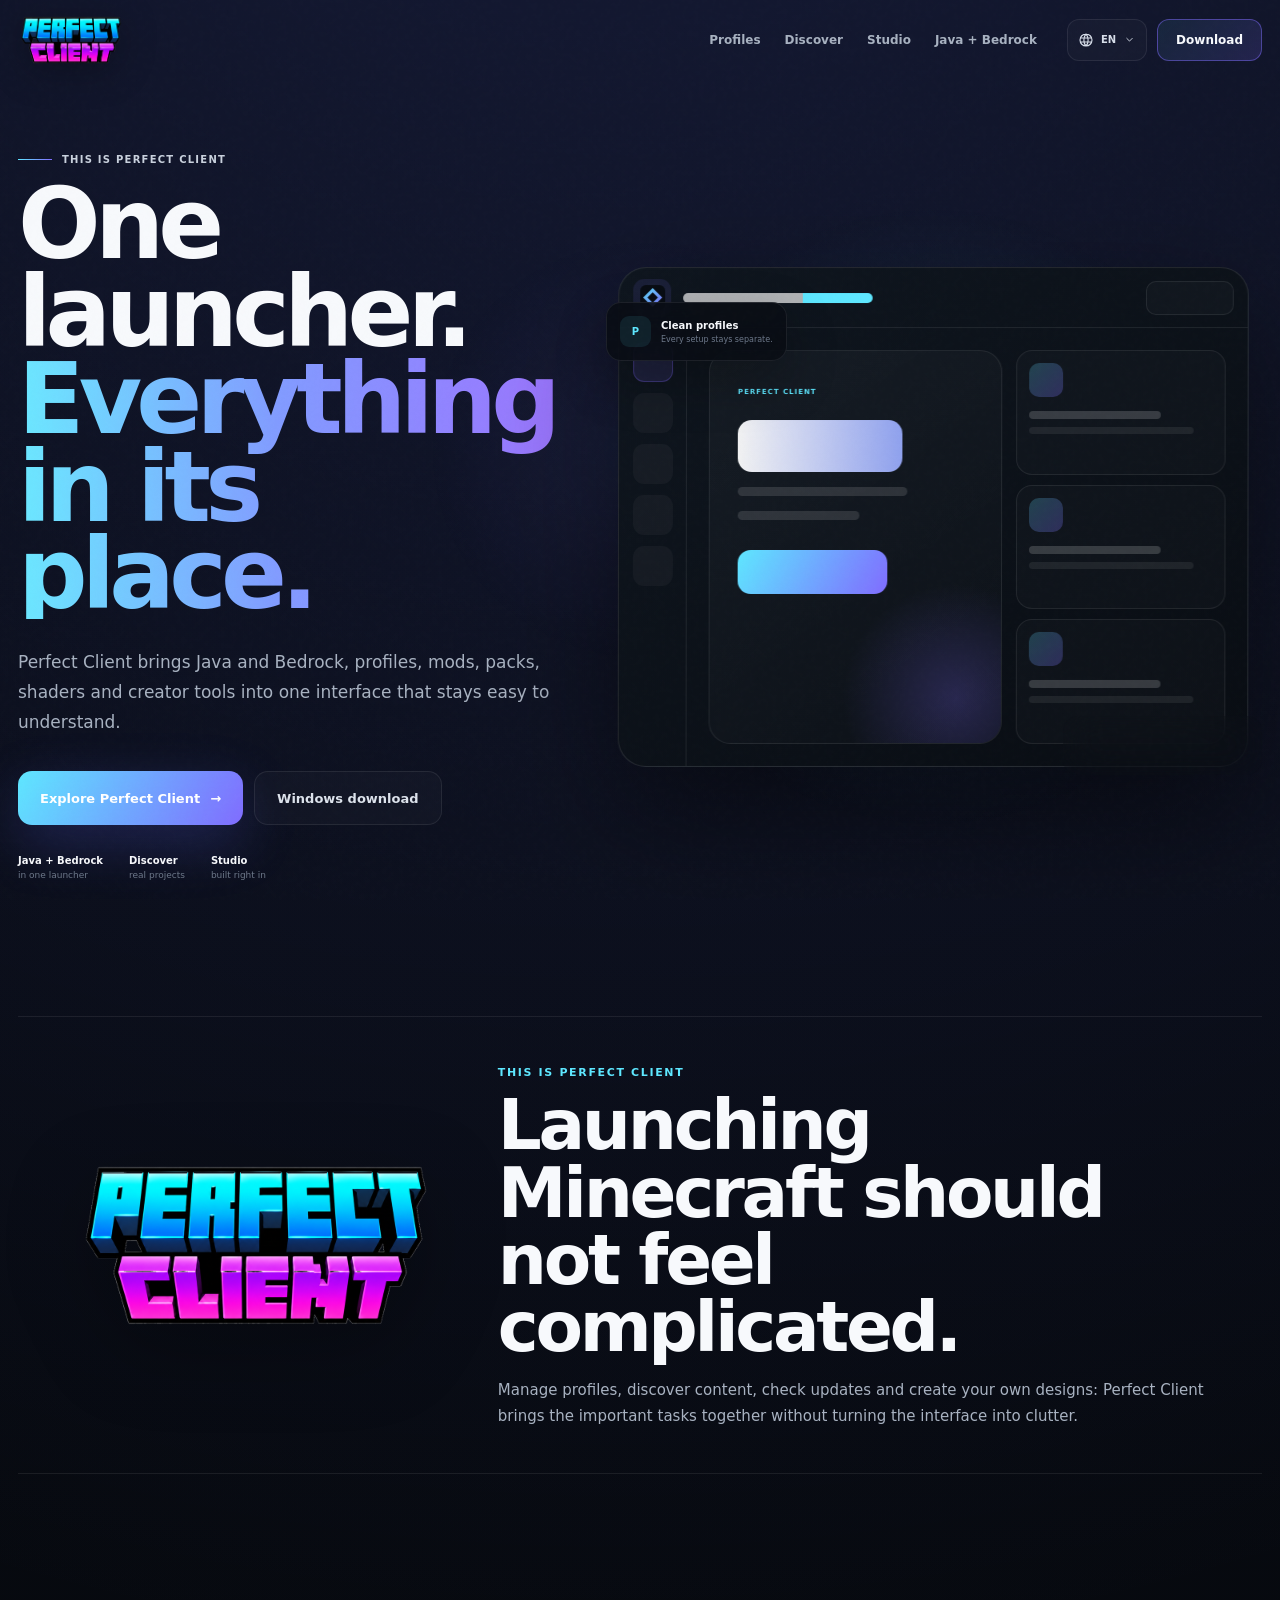
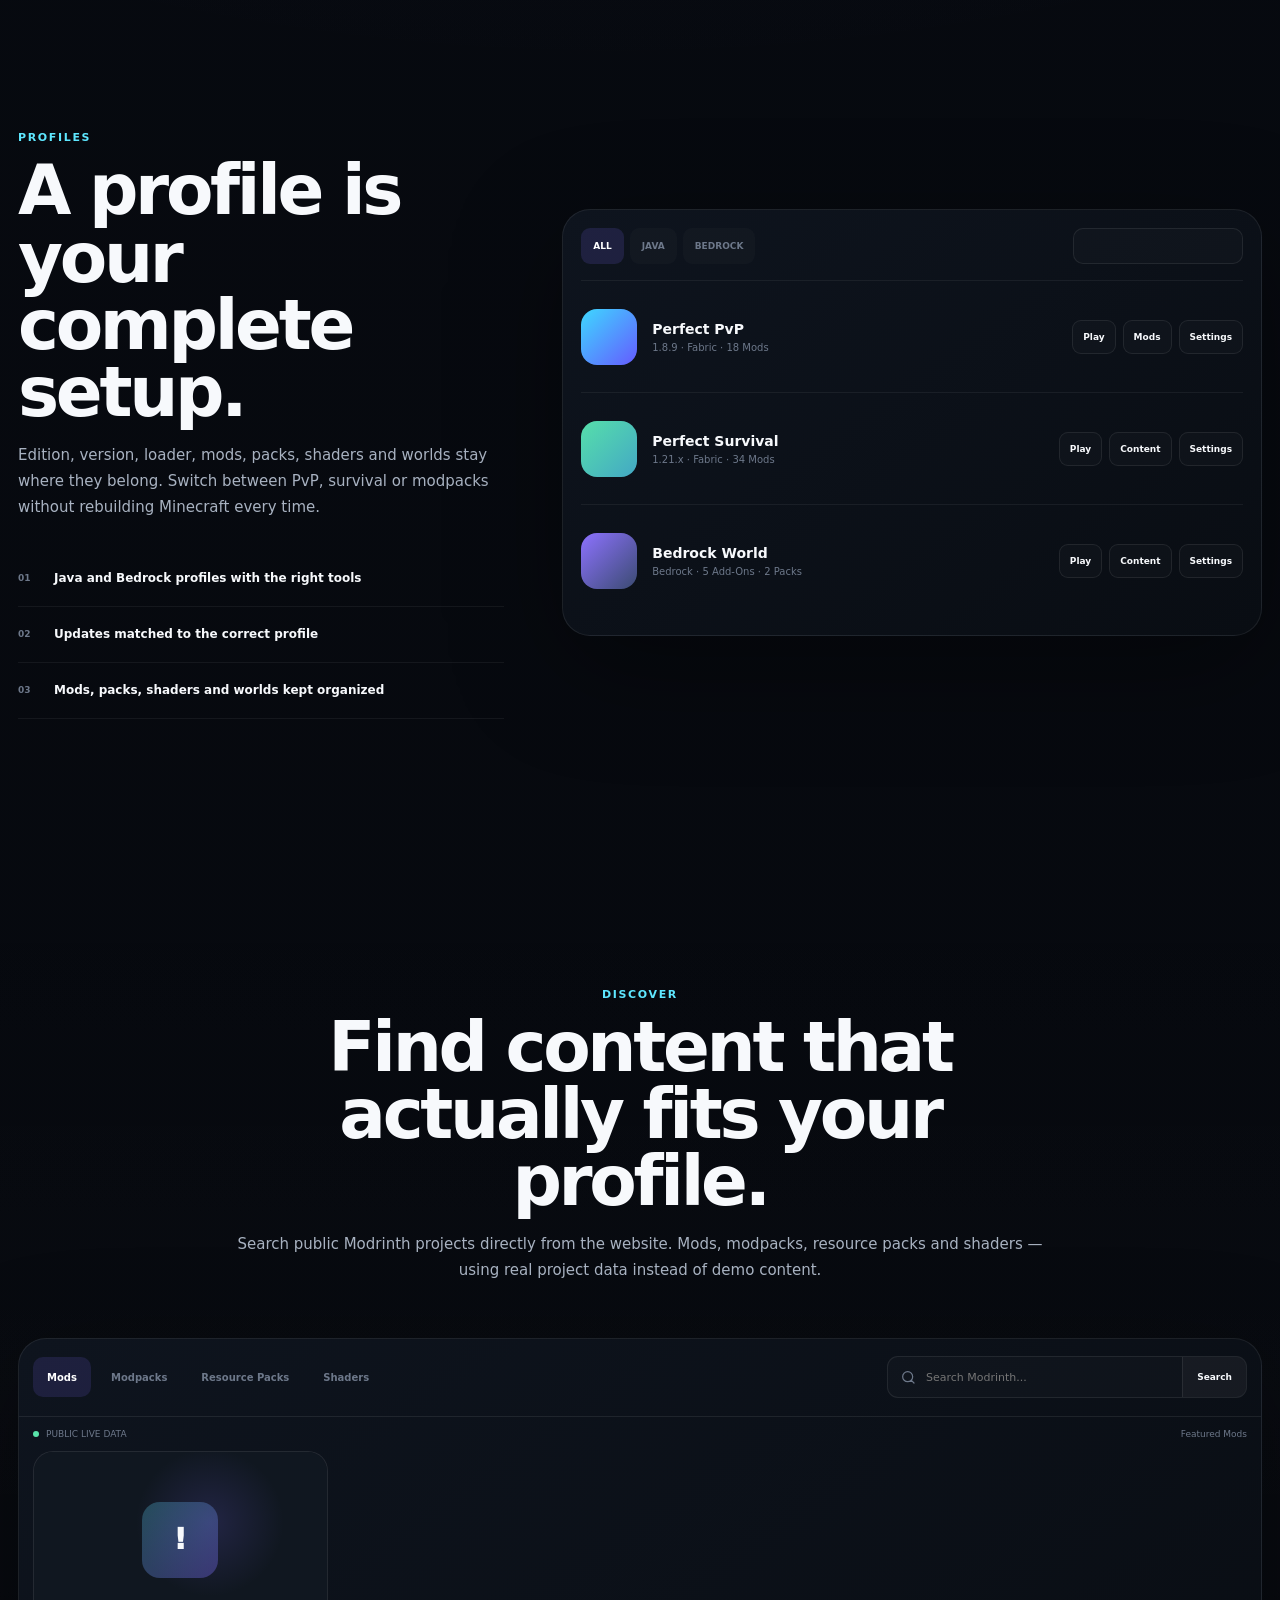
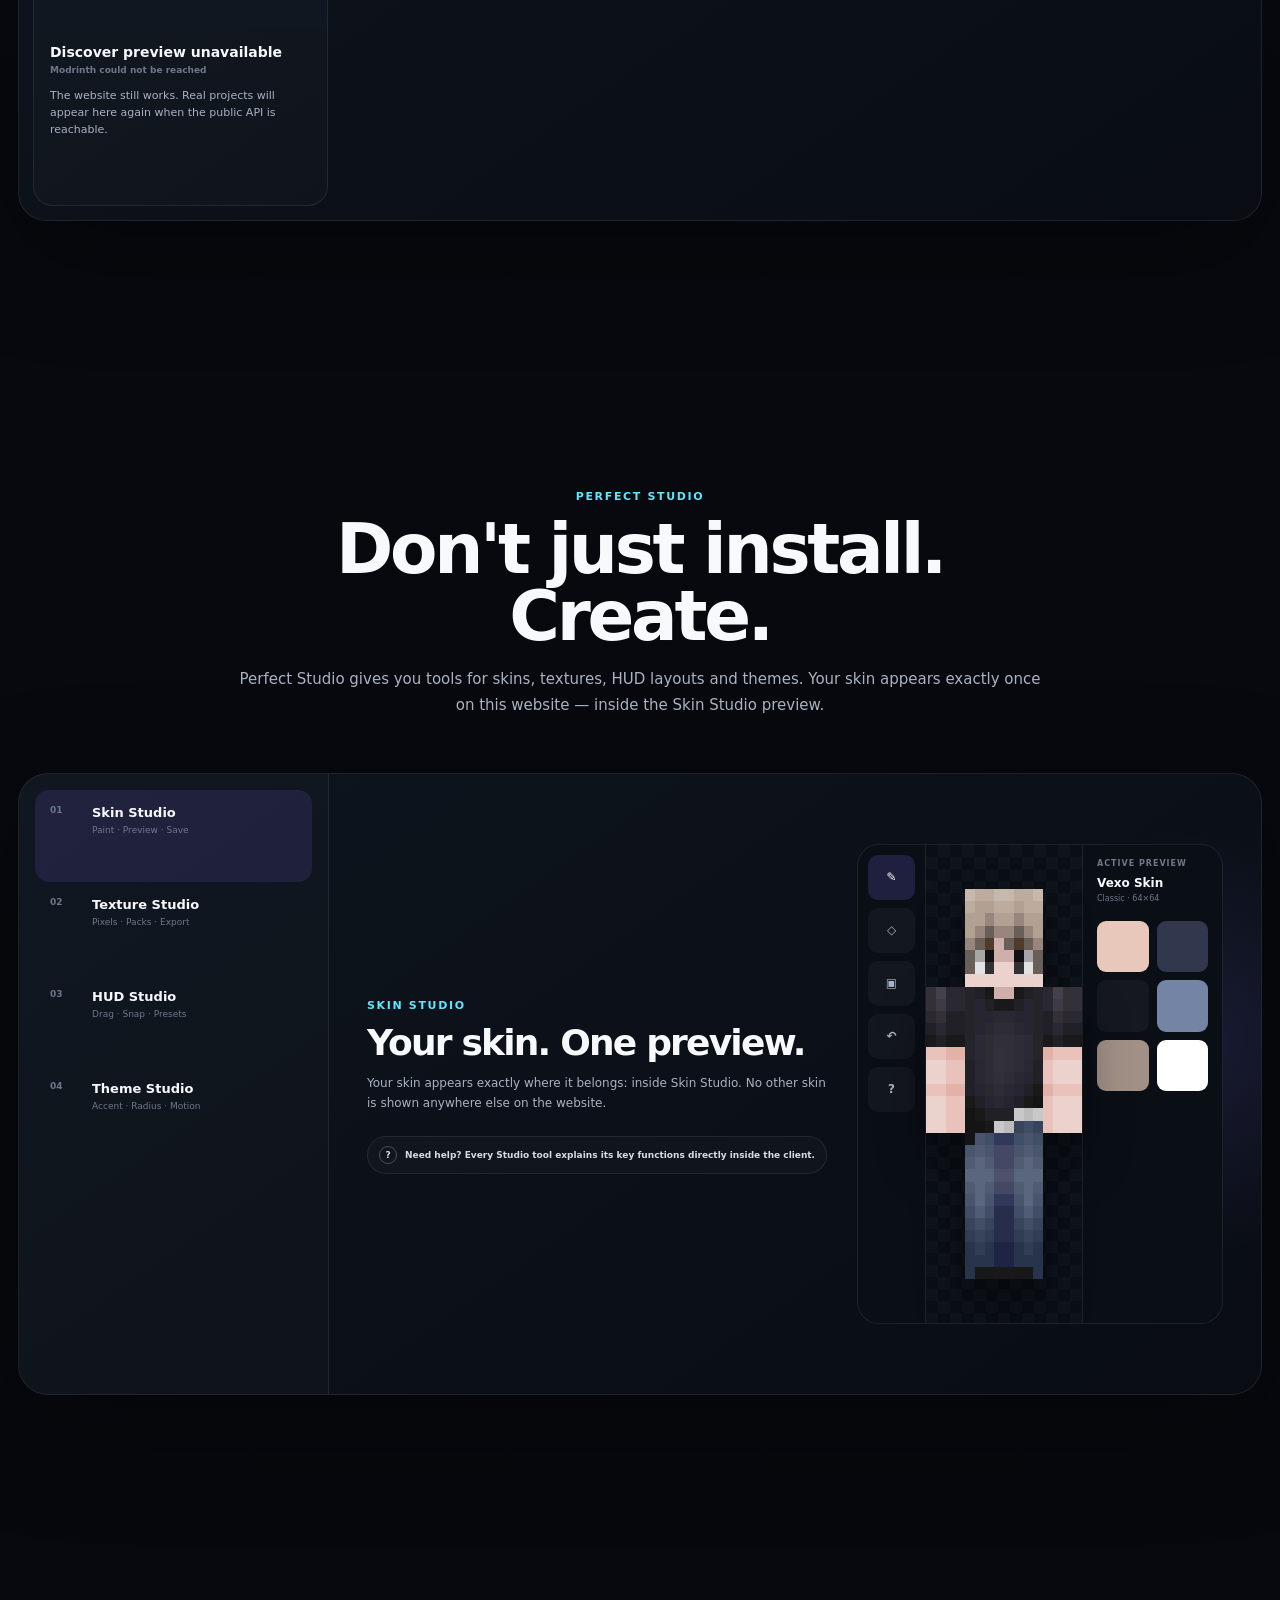
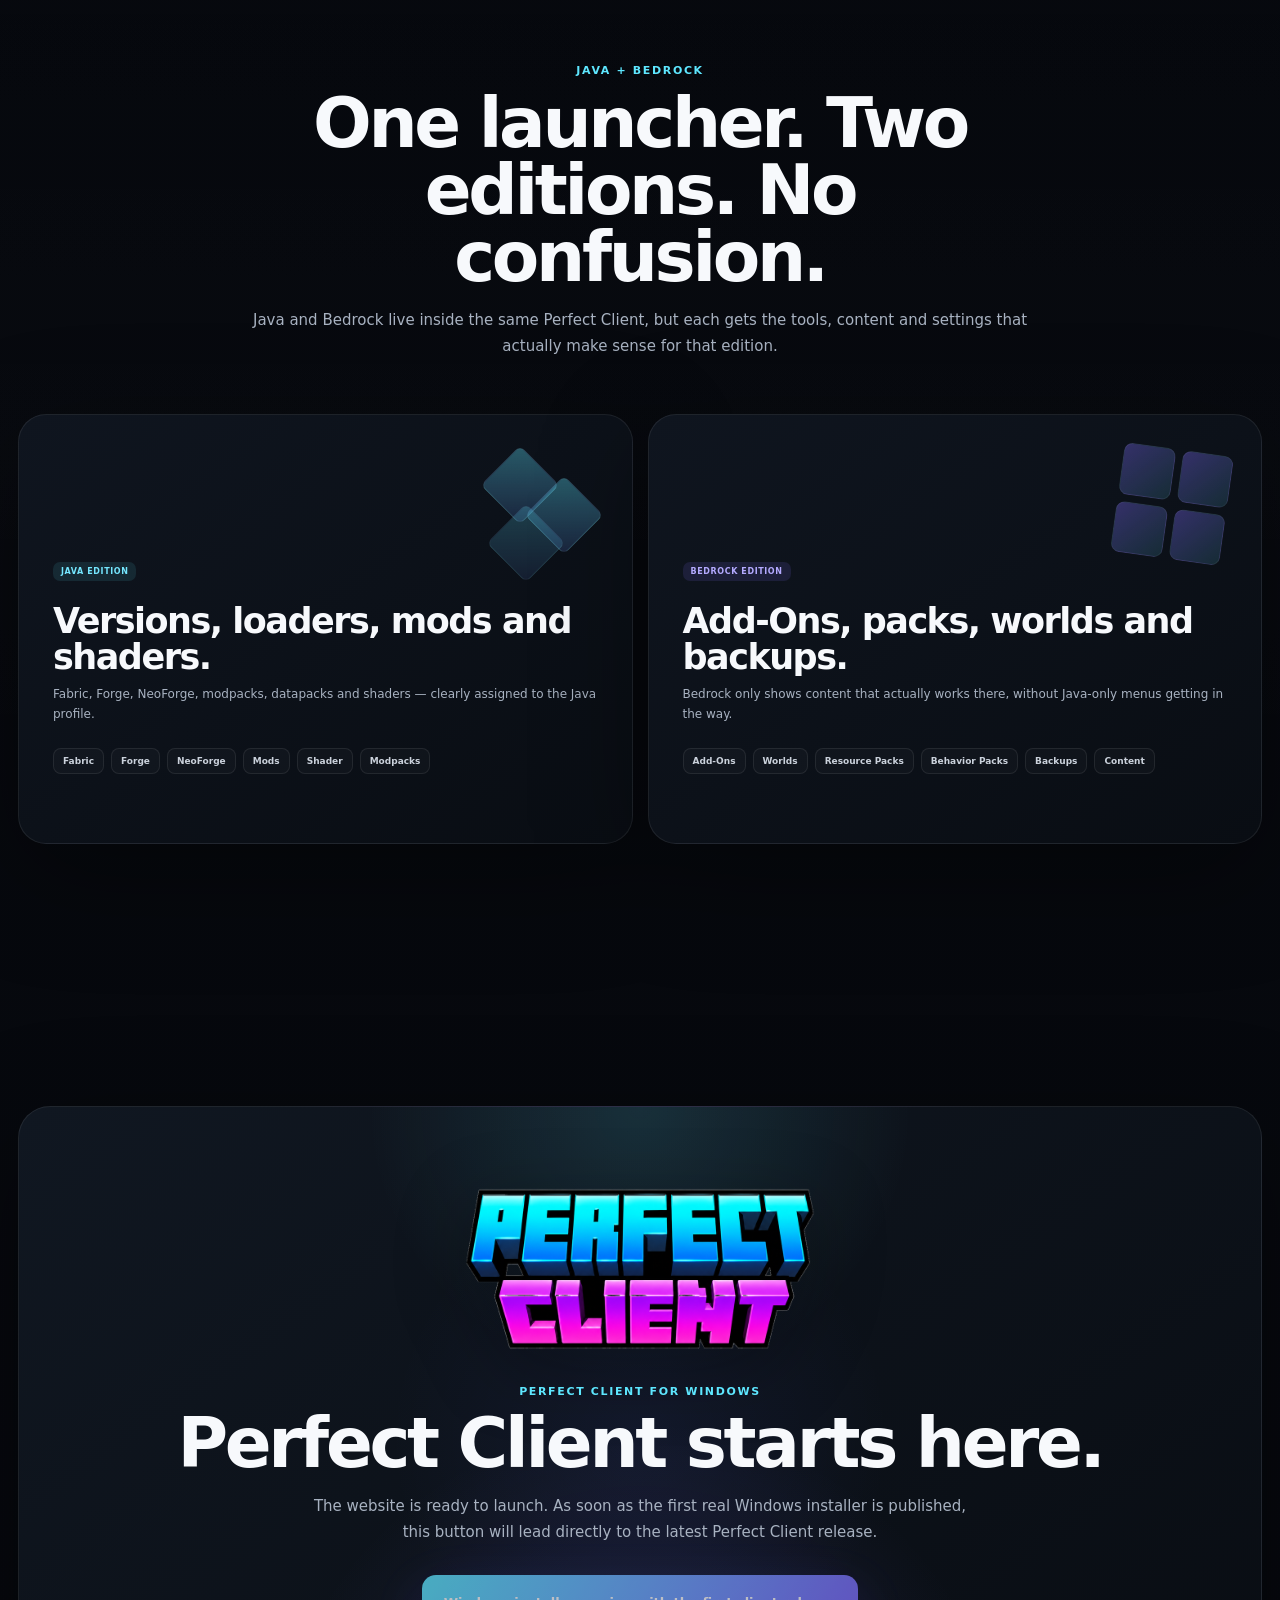
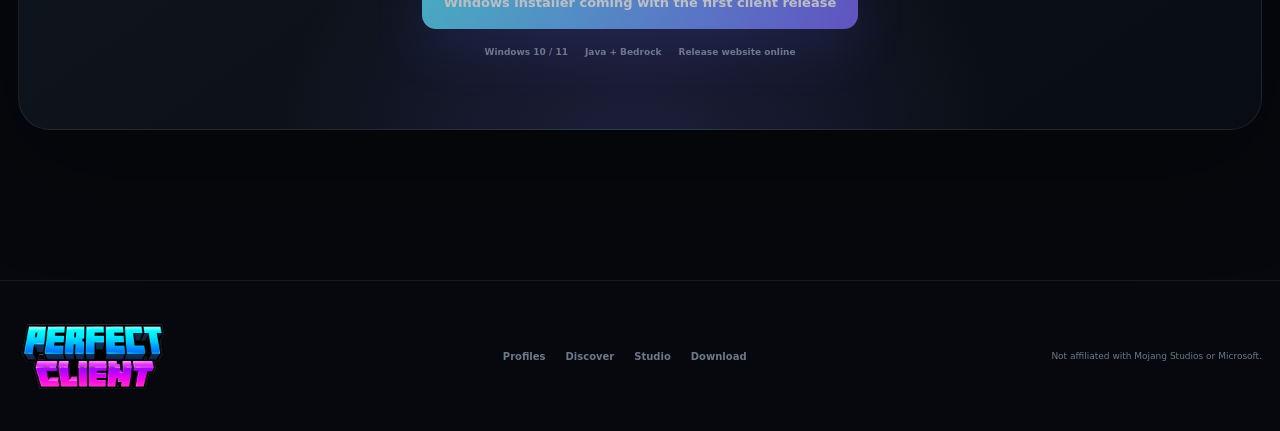
==== commit 70e892dc: "Add files via upload" ====
--- a/index.html
+++ b/index.html
@@ -17,7 +17,9 @@
   <meta property="og:image" content="https://perfect-client-website.pages.dev/assets/social-card-v6.jpg">
   <meta name="twitter:card" content="summary_large_image">
 
-  <link rel="icon" href="/assets/brand-v6.svg">
+  <link rel="icon" type="image/png" sizes="512x512" href="/assets/perfect-client-icon-v7.png?v=7">
+  <link rel="shortcut icon" type="image/png" href="/assets/perfect-client-icon-v7.png?v=7">
+  <link rel="apple-touch-icon" href="/assets/perfect-client-icon-v7.png?v=7">
   <link rel="manifest" href="/site.webmanifest">
   <link rel="preload" href="/assets/perfect-client-logo-v6.png" as="image">
   <link rel="stylesheet" href="/styles.css">
